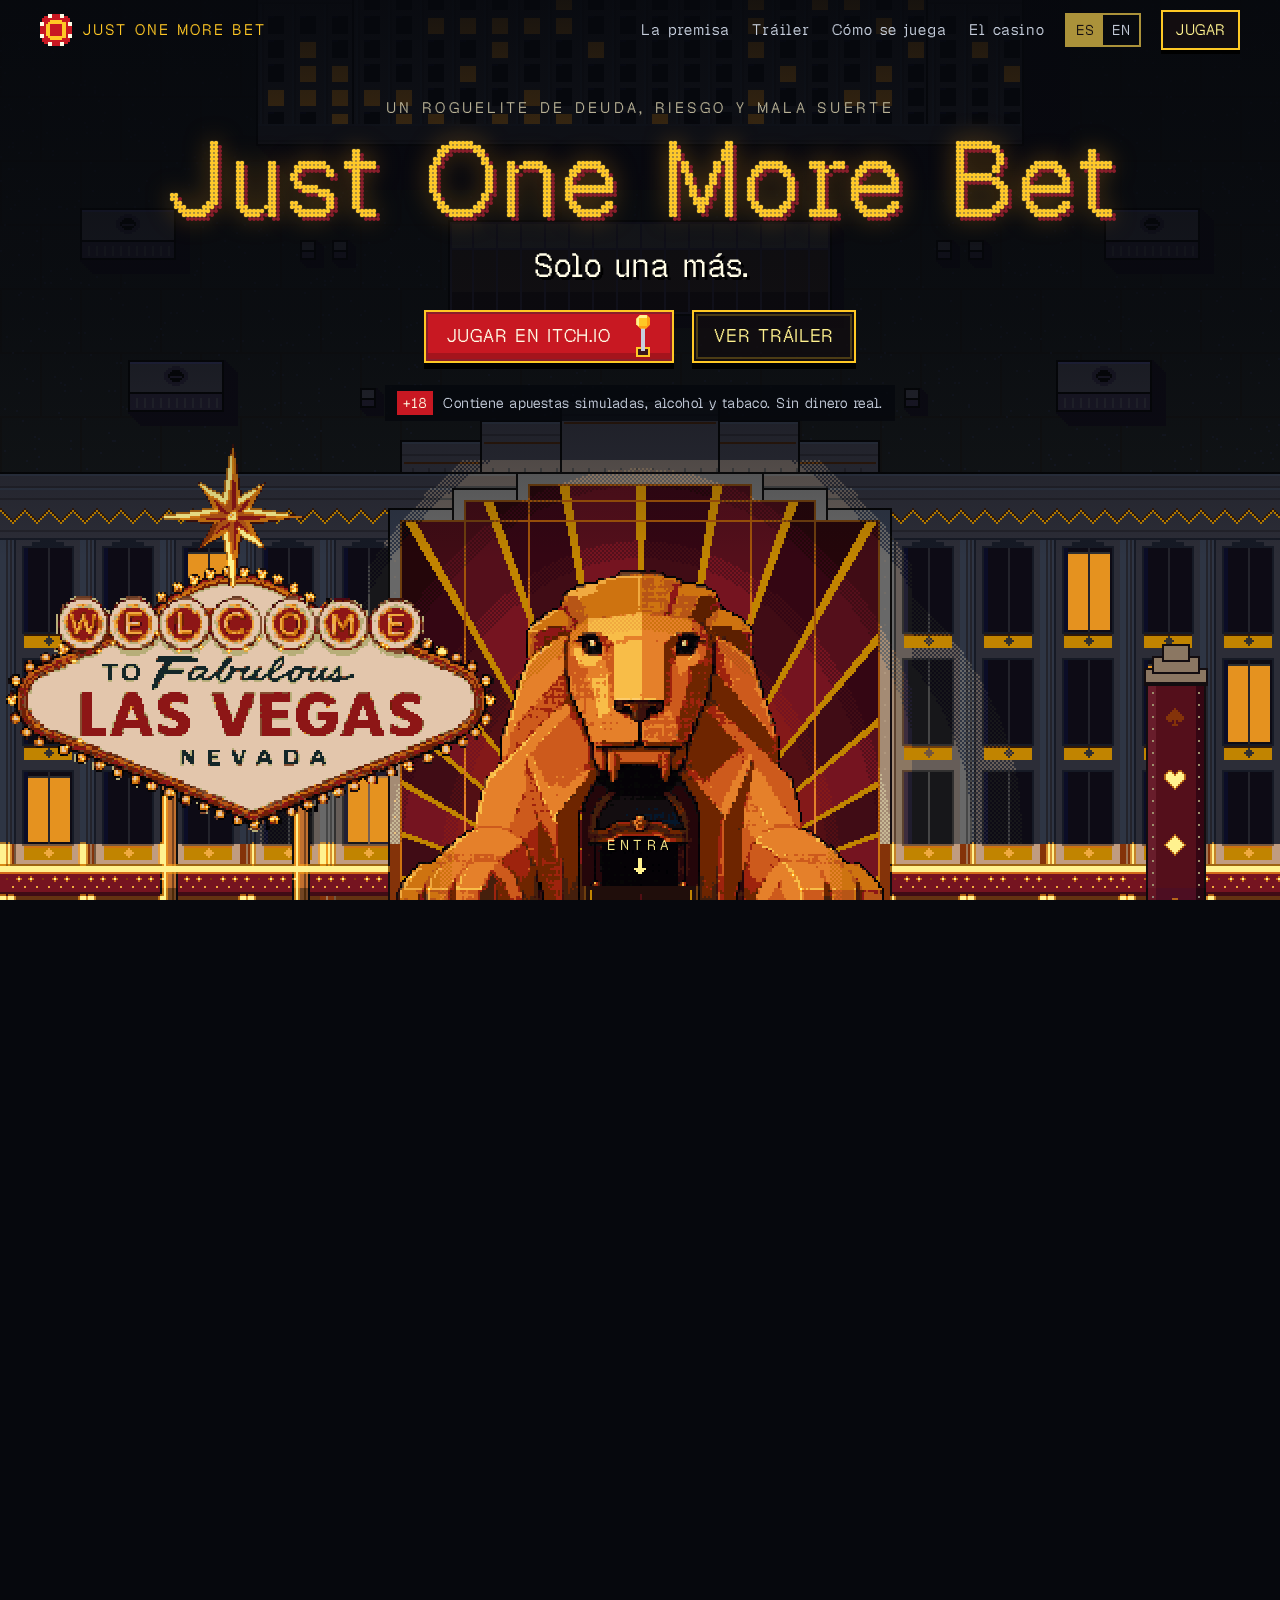
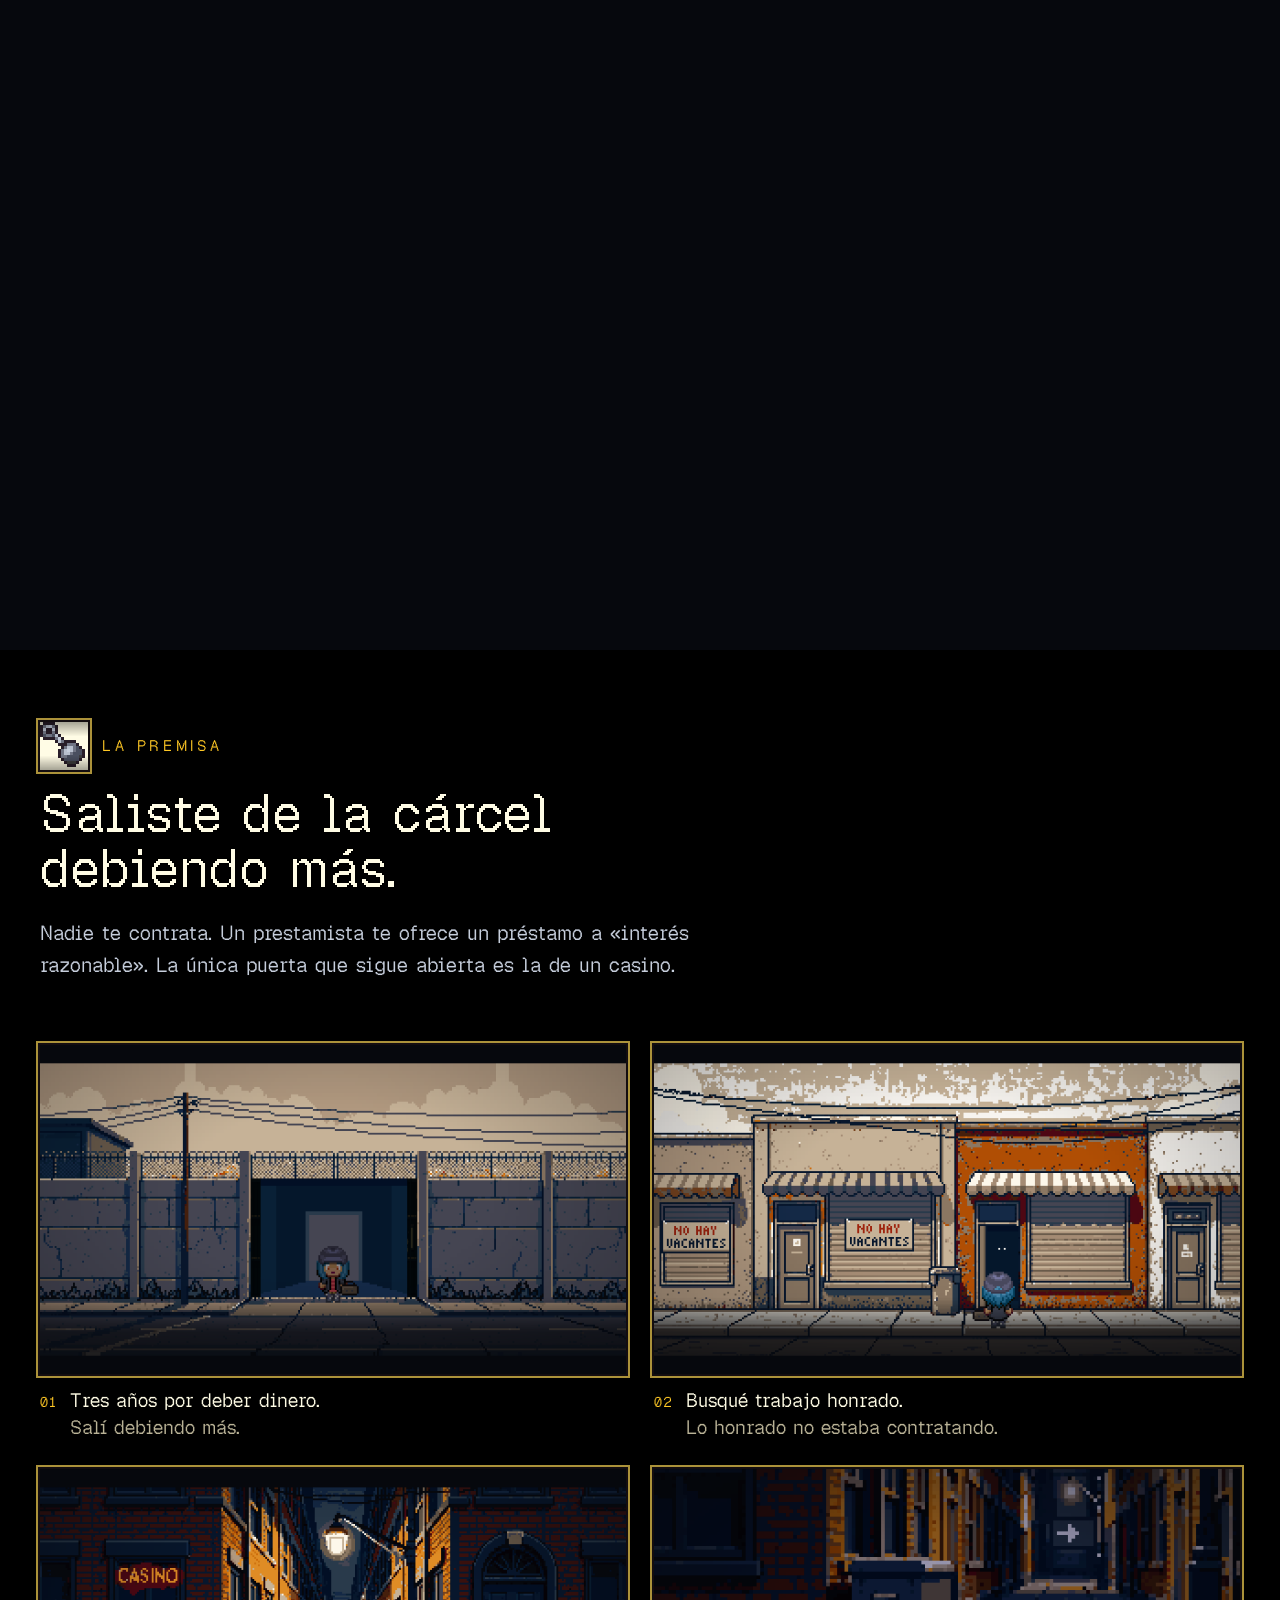
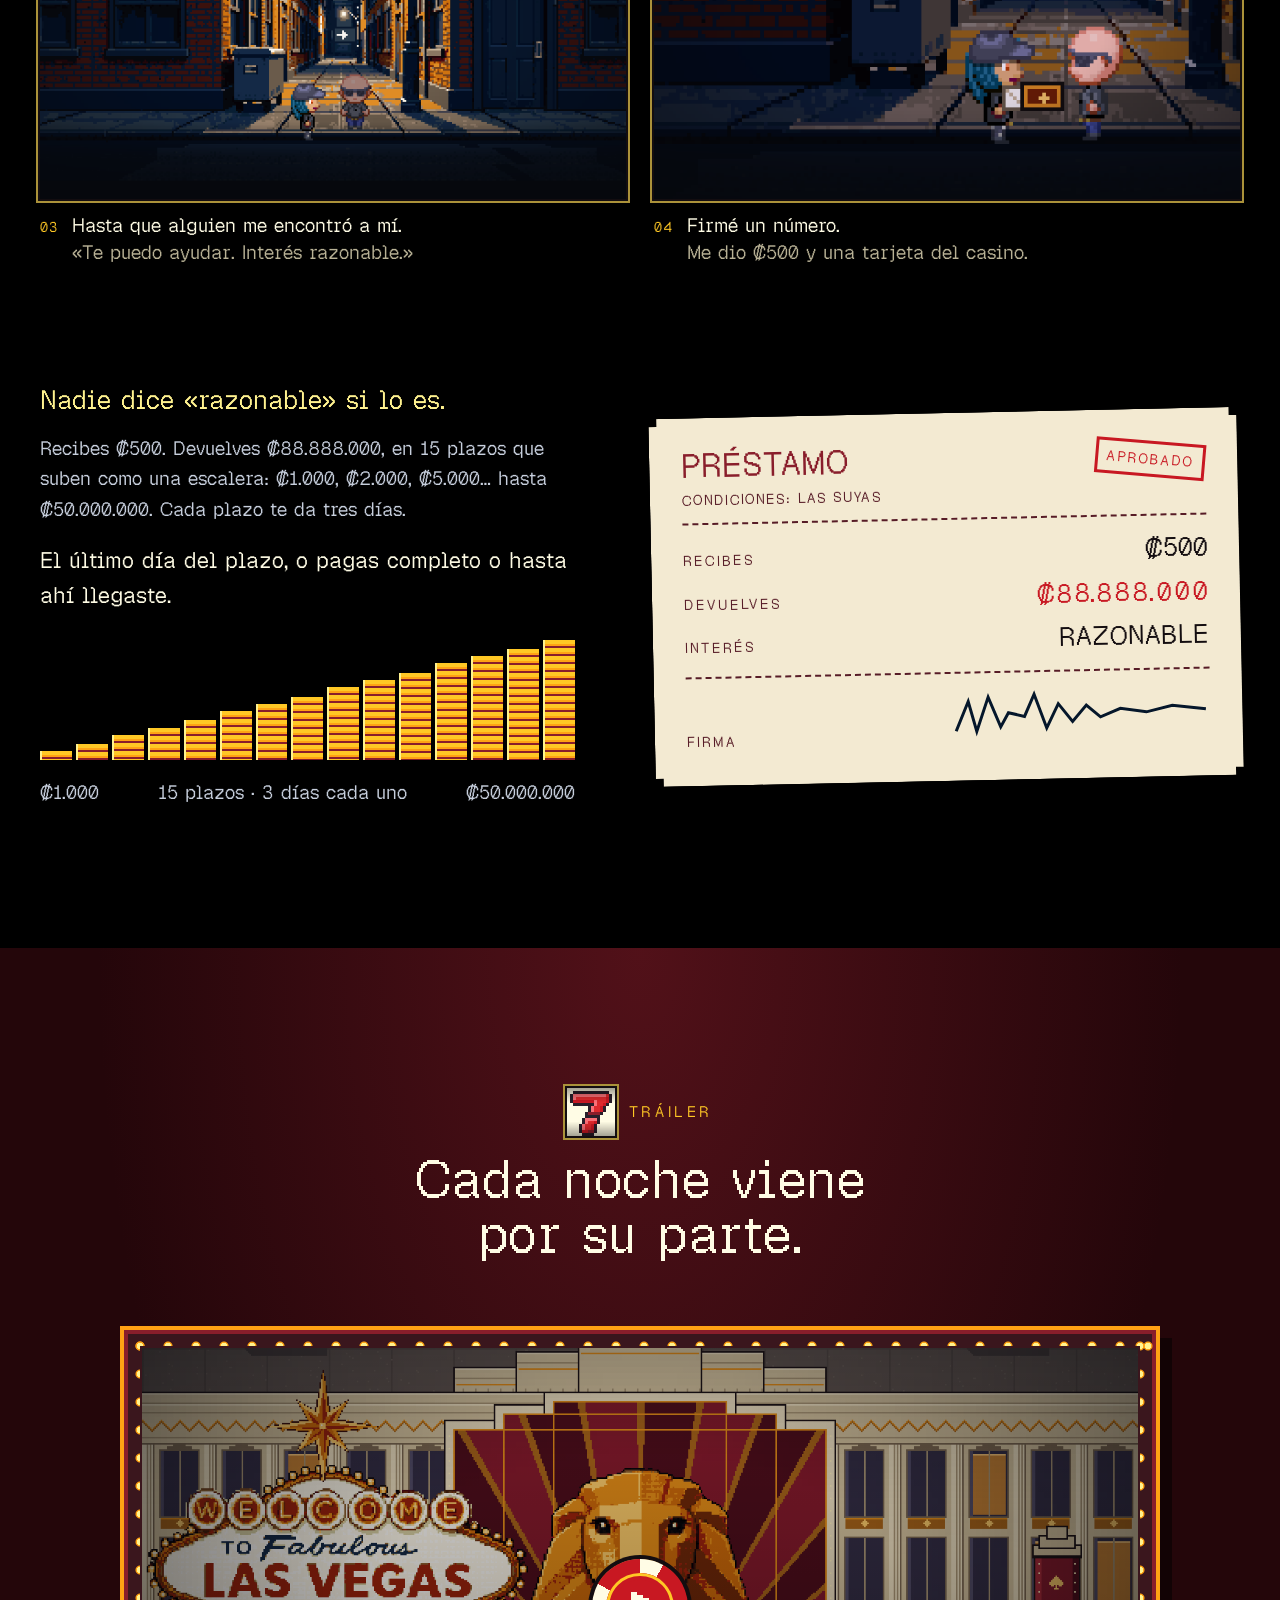
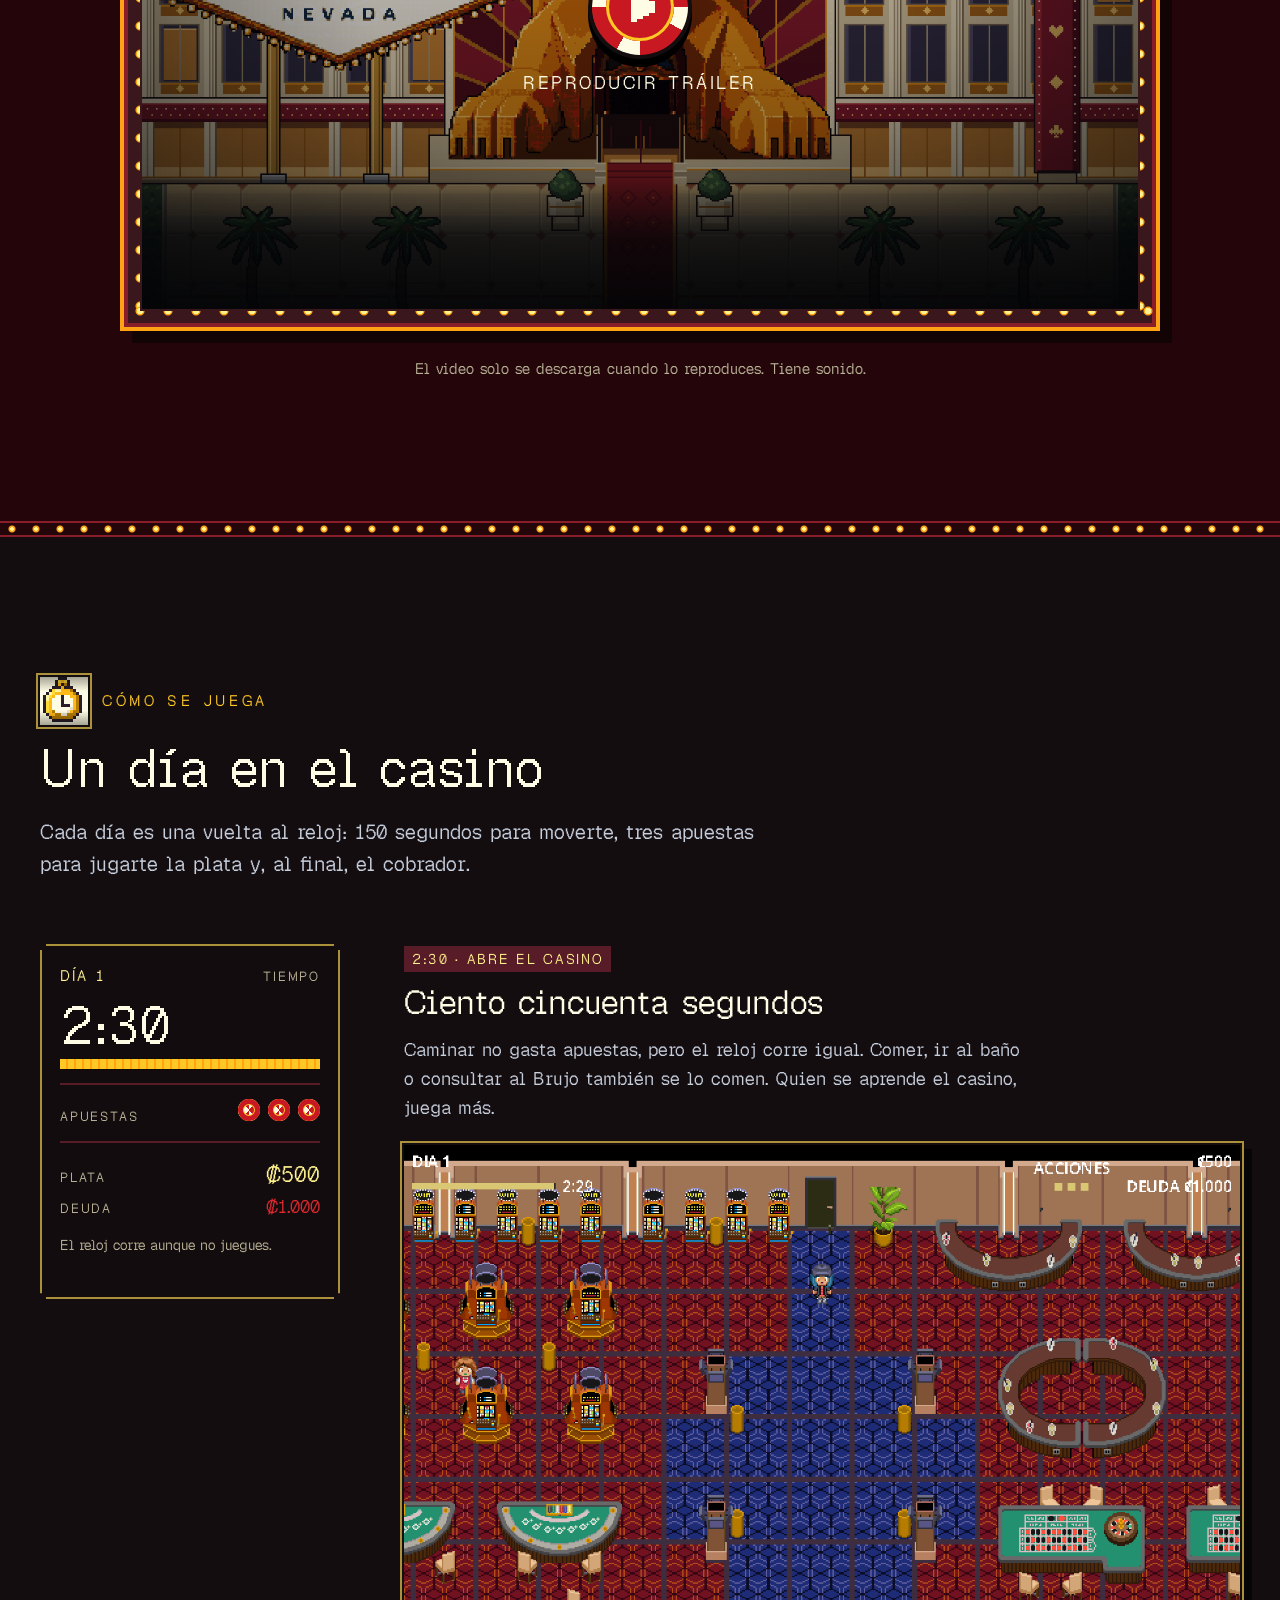
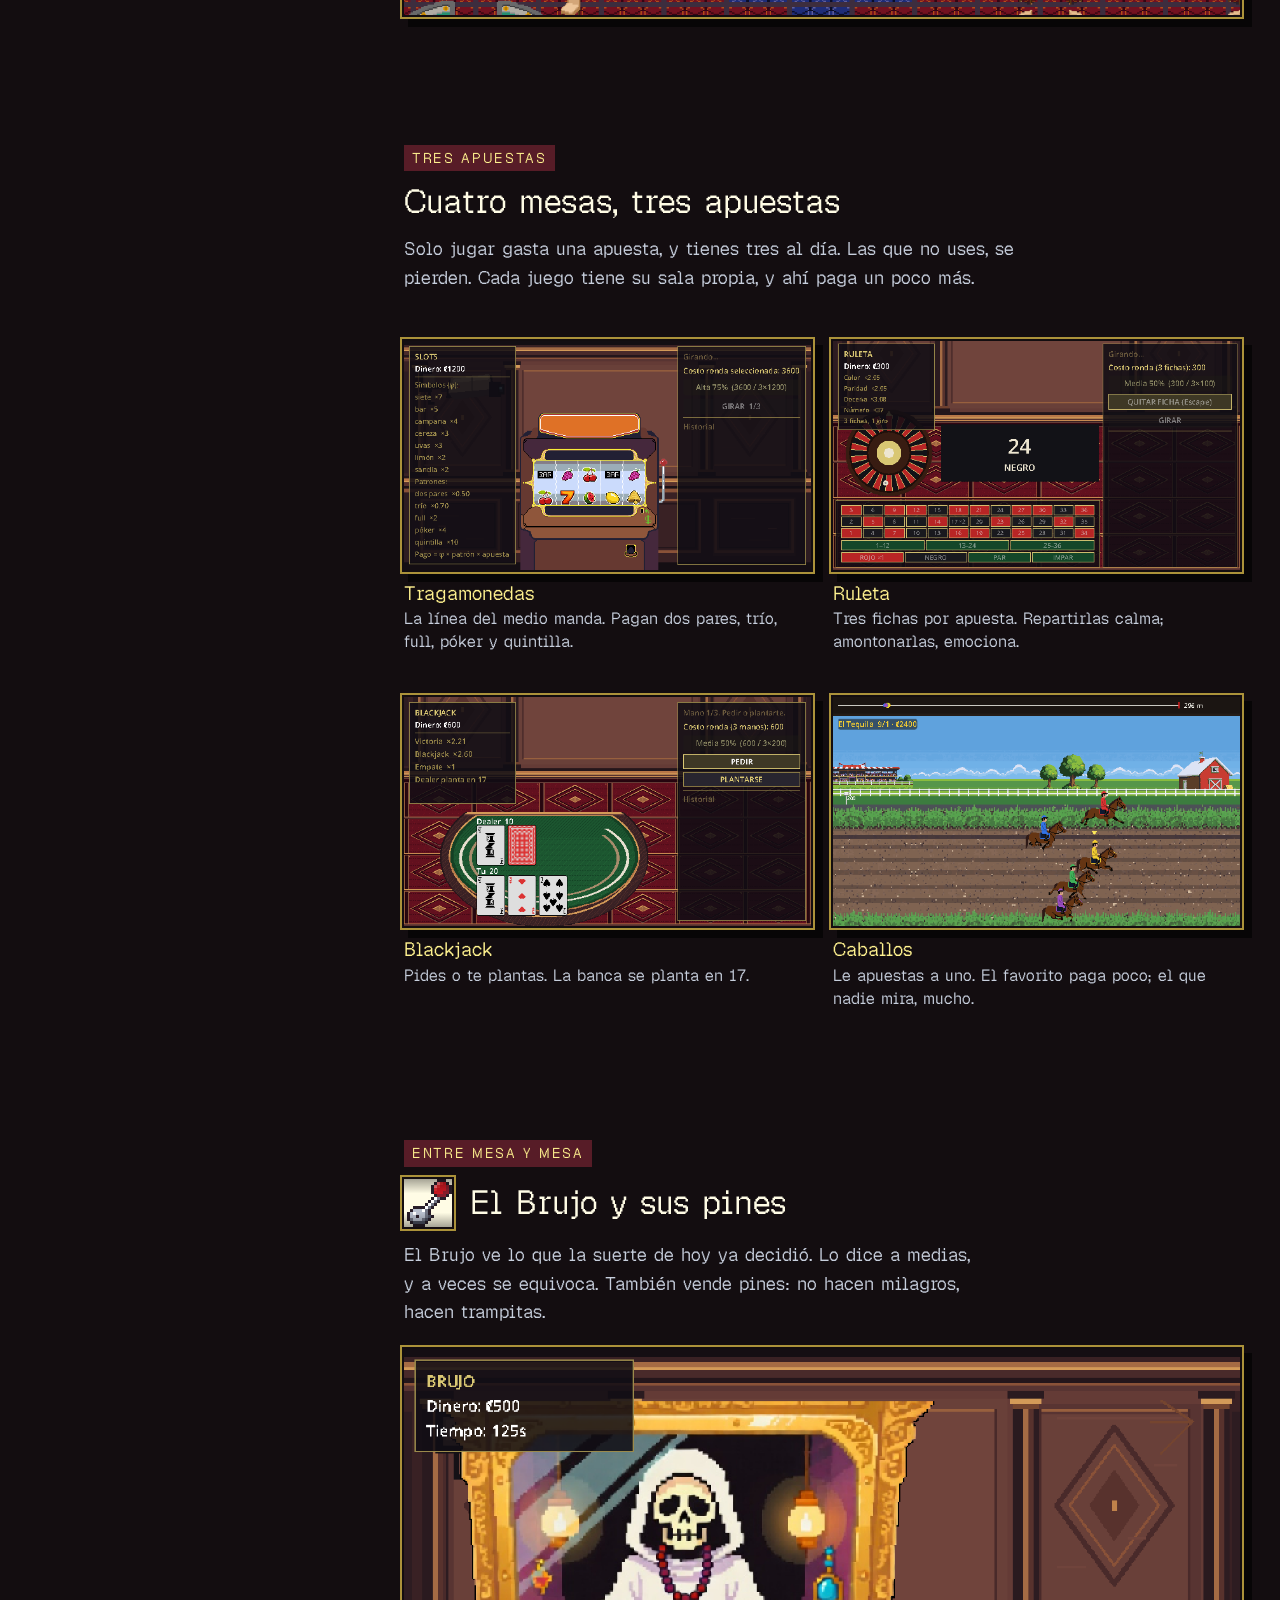
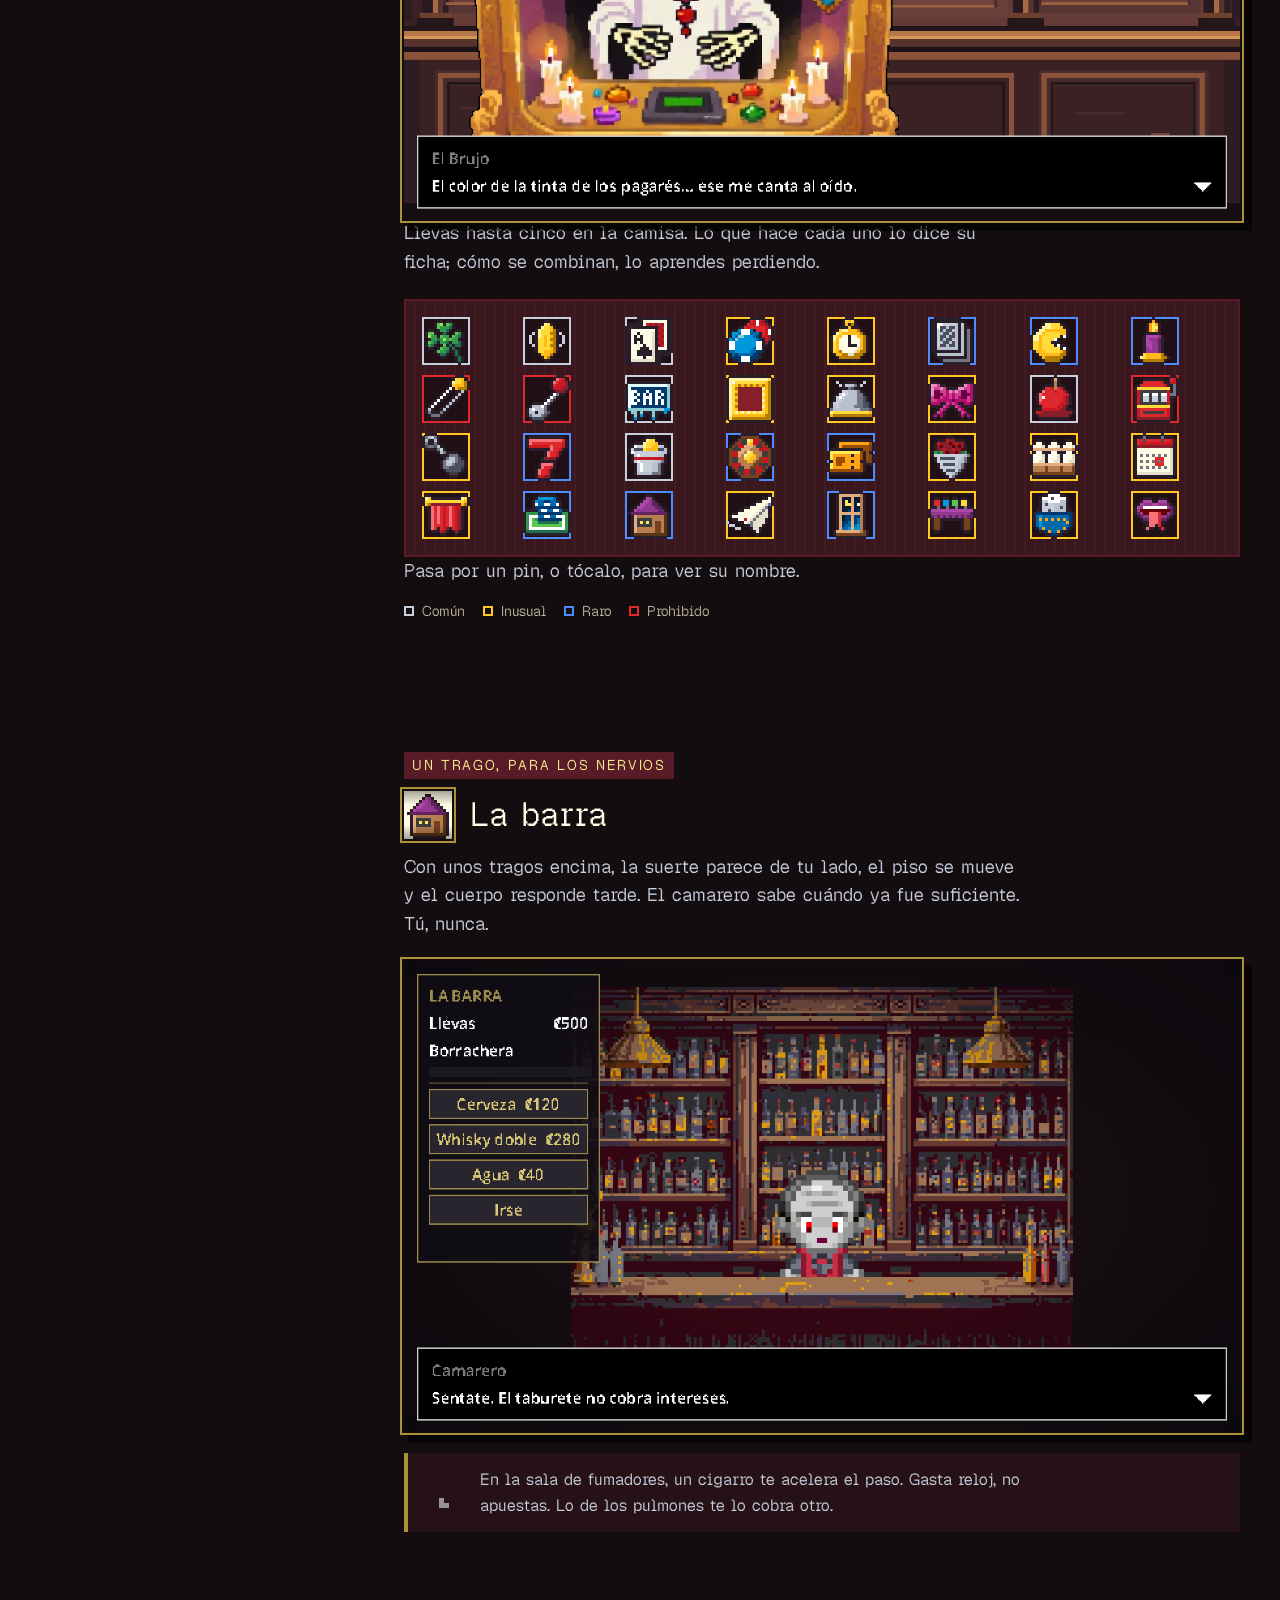
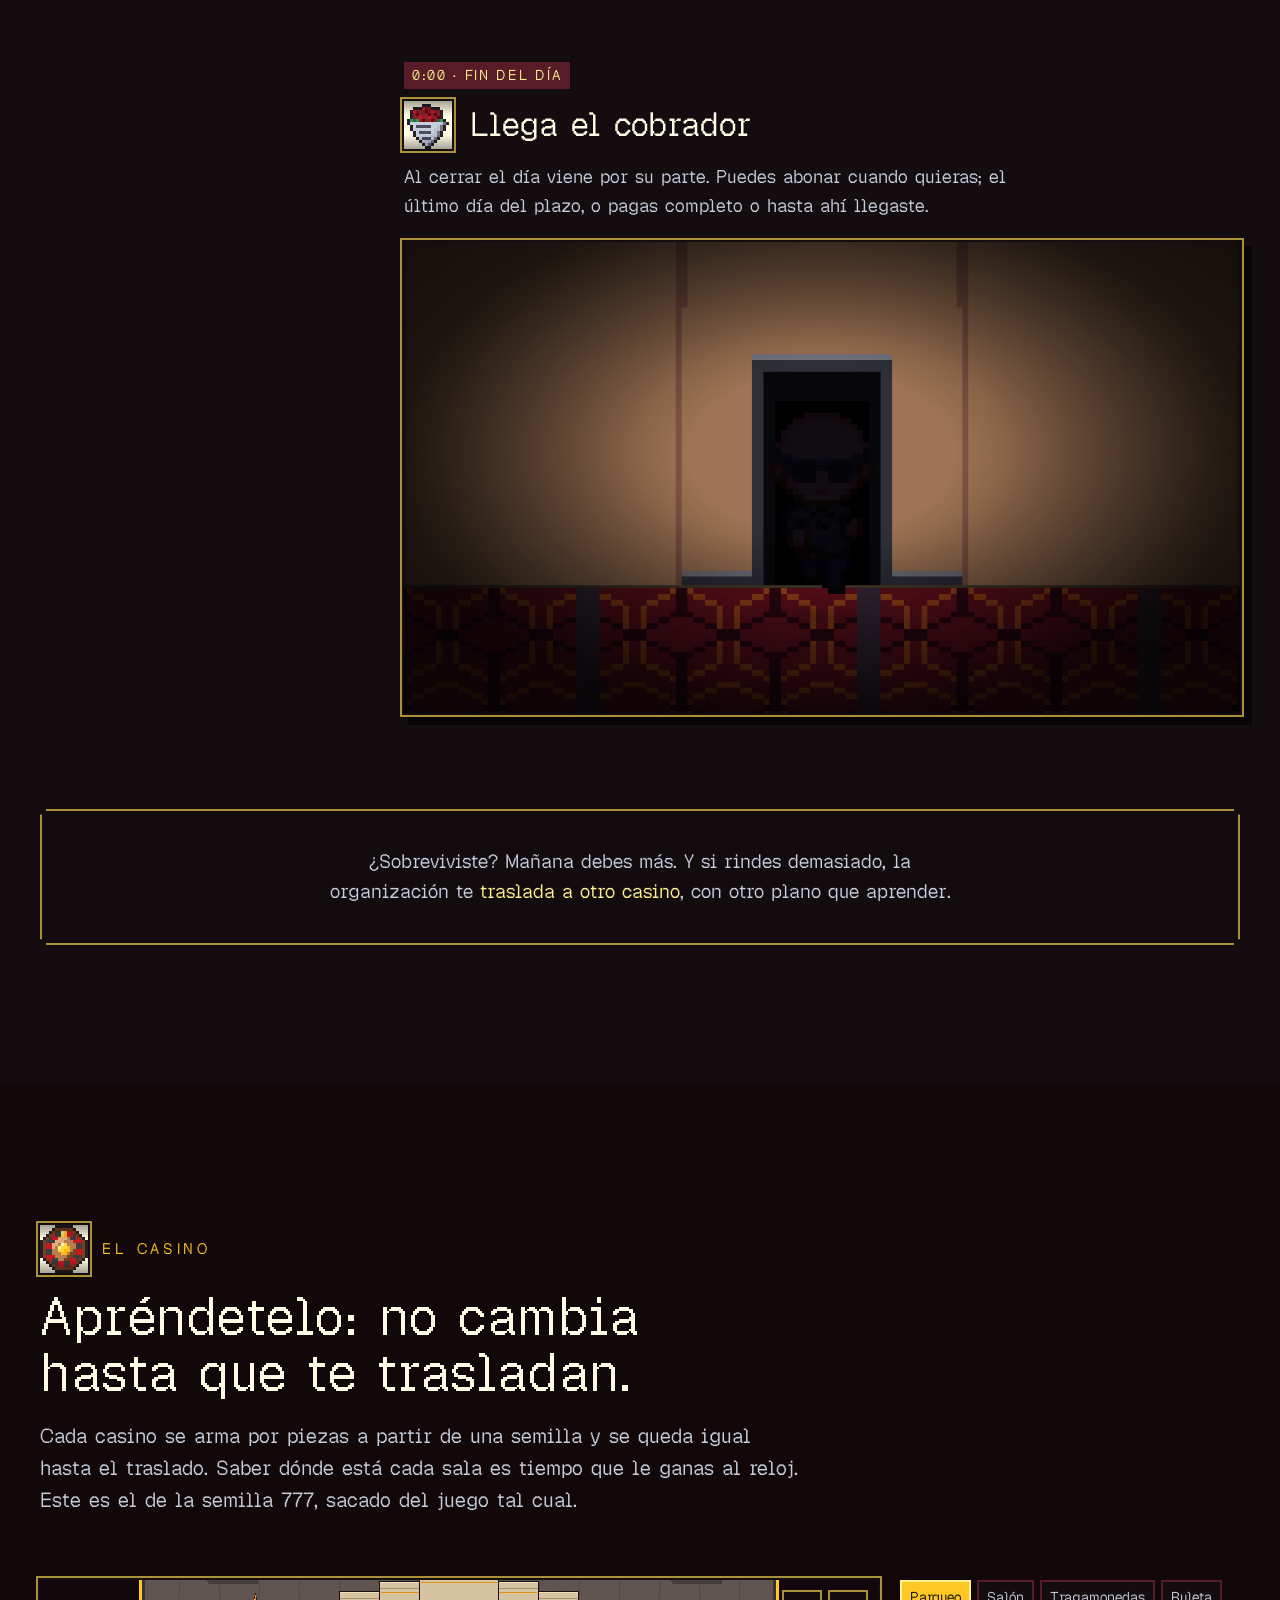
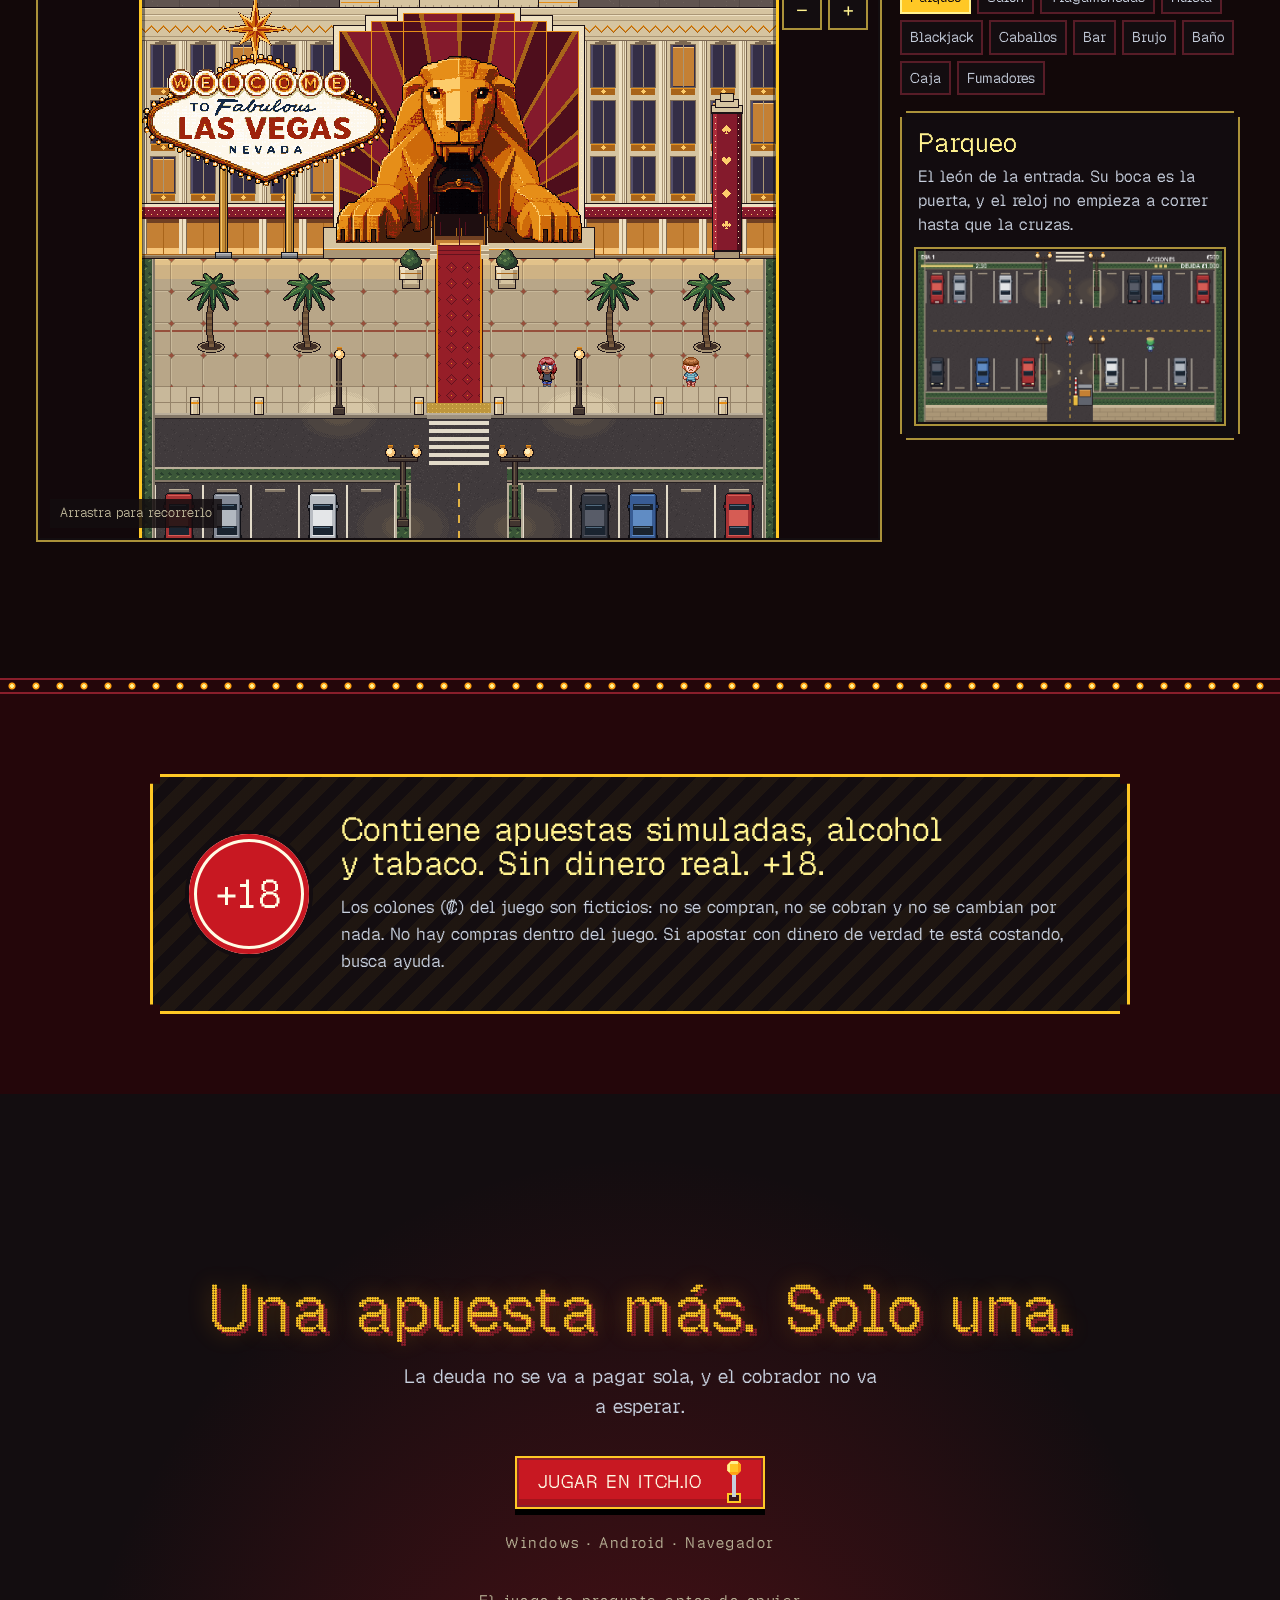
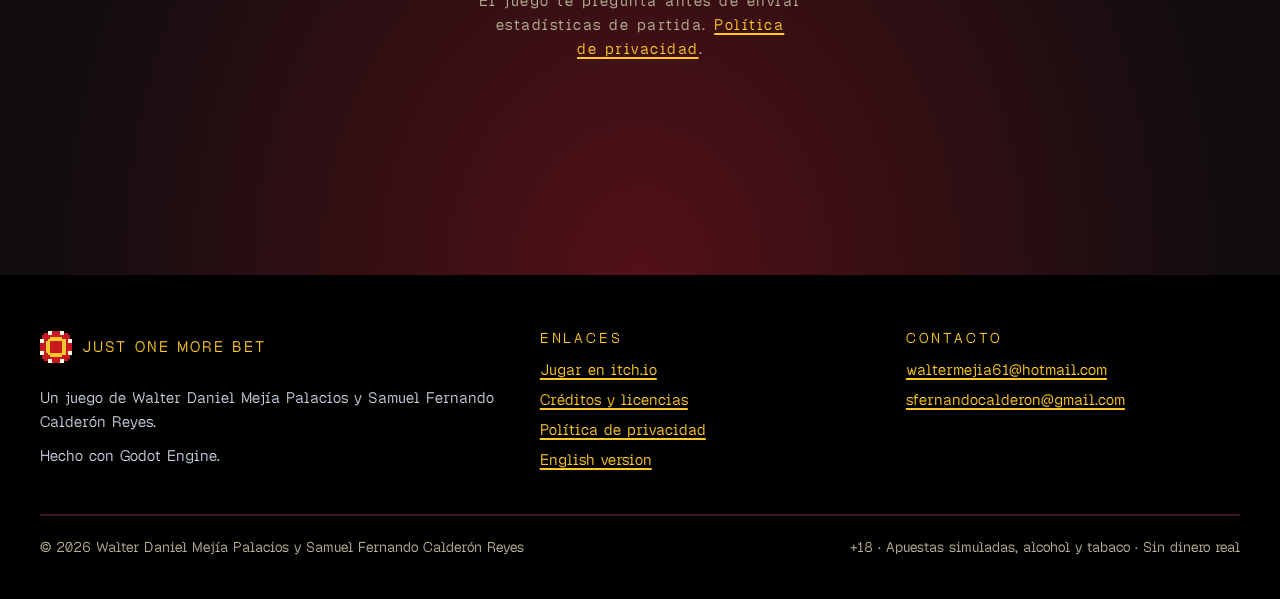
==== index.html @ 2000d8b2 "feat: web oficial de Just One More Bet Pagina estatica bilingue (ES en /, EN en /en) para el lanzami" ====
<!doctype html>
<html lang="es">
<head>
	<meta charset="utf-8">
	<meta name="viewport" content="width=device-width, initial-scale=1, viewport-fit=cover">
	<title>Just One More Bet · Solo una más</title>
	<meta name="description" content="Saliste de la cárcel debiendo más. Paga una deuda imposible apostando en un casino de pixel art: 150 segundos y 3 apuestas por día, y el cobrador al final. Roguelite +18 con apuestas simuladas, sin dinero real.">
	<link rel="canonical" href="https://just-one-more-bet-web.vercel.app/">
	<link rel="alternate" hreflang="es" href="https://just-one-more-bet-web.vercel.app/">
	<link rel="alternate" hreflang="en" href="https://just-one-more-bet-web.vercel.app/en">
	<link rel="alternate" hreflang="x-default" href="https://just-one-more-bet-web.vercel.app/">
	<meta name="theme-color" content="#130d10">
	<meta name="color-scheme" content="dark">
	<meta name="rating" content="adult">

	<meta property="og:type" content="website">
	<meta property="og:site_name" content="Just One More Bet">
	<meta property="og:locale" content="es_LA">
	<meta property="og:locale:alternate" content="en_US">
	<meta property="og:title" content="Just One More Bet · Solo una más">
	<meta property="og:description" content="Un roguelite de casino en pixel art: paga una deuda imposible con 150 segundos y 3 apuestas por día. +18, apuestas simuladas, sin dinero real.">
	<meta property="og:url" content="https://just-one-more-bet-web.vercel.app/">
	<meta property="og:image" content="https://just-one-more-bet-web.vercel.app/assets/img/og/og-es.png">
	<meta property="og:image:width" content="1200">
	<meta property="og:image:height" content="630">
	<meta property="og:image:alt" content="La entrada del casino de noche: un león dorado gigante cuya boca es la puerta, junto al cartel de Las Vegas, bajo el título Just One More Bet.">
	<meta name="twitter:card" content="summary_large_image">
	<meta name="twitter:title" content="Just One More Bet · Solo una más">
	<meta name="twitter:description" content="Un roguelite de casino en pixel art: paga una deuda imposible con 150 segundos y 3 apuestas por día. +18, sin dinero real.">
	<meta name="twitter:image" content="https://just-one-more-bet-web.vercel.app/assets/img/og/og-es.png">
	<meta name="twitter:image:alt" content="La entrada del casino de noche: un león dorado gigante cuya boca es la puerta.">

	<link rel="icon" href="/favicon.ico" sizes="48x48">
	<link rel="icon" href="/assets/img/icons/favicon.svg" type="image/svg+xml">
	<link rel="apple-touch-icon" href="/assets/img/icons/apple-touch-icon.png">
	<link rel="manifest" href="/site.webmanifest">
	<link rel="preload" href="/assets/fonts/geist-pixel.woff2" as="font" type="font/woff2" crossorigin>
	<link rel="preload" href="/assets/img/hero/hero-back.png" as="image" fetchpriority="high">
	<link rel="stylesheet" href="/assets/css/site.css">
	<script src="/assets/js/boot.js"></script>
	<script src="/assets/js/site.js" defer></script>
	<script type="application/ld+json">
	{
		"@context": "https://schema.org",
		"@type": "VideoGame",
		"name": "Just One More Bet",
		"url": "https://just-one-more-bet-web.vercel.app/",
		"image": "https://just-one-more-bet-web.vercel.app/assets/img/og/og-es.png",
		"description": "Roguelite de gestión de riesgo con temática de casino, en pixel art. Apuestas simuladas, sin dinero real. Para mayores de 18 años.",
		"inLanguage": "es",
		"genre": ["Roguelite", "Casino", "Pixel art"],
		"gamePlatform": ["Windows", "Android", "Navegador web"],
		"playMode": "SinglePlayer",
		"contentRating": "18+",
		"author": [
			{ "@type": "Person", "name": "Walter Daniel Mejía Palacios" },
			{ "@type": "Person", "name": "Samuel Fernando Calderón Reyes" }
		]
	}
	</script>
</head>
<body>
	<a class="skip-link" href="#contenido">Saltar al contenido</a>

	<header class="topbar">
		<div class="topbar__inner">
			<a class="brand" href="/" aria-label="Just One More Bet, inicio">
				<img src="/assets/img/icons/favicon.svg" alt="" width="32" height="32" class="pixelated">
				<span class="brand__name">JUST ONE MORE BET</span>
			</a>
			<nav class="topbar__nav" aria-label="Secciones">
				<a href="#premisa">La premisa</a>
				<a href="#trailer">Tráiler</a>
				<a href="#como-se-juega">Cómo se juega</a>
				<a href="#casino">El casino</a>
			</nav>
			<div class="lang" role="group" aria-label="Idioma">
				<span aria-current="true" lang="es">ES</span>
				<a href="/en" hreflang="en" lang="en">EN</a>
			</div>
			<a class="btn btn--small" href="#ITCH_URL">Jugar</a>
		</div>
	</header>

	<main id="contenido">
		<!-- ============================================================ HERO -->
		<section class="hero" id="inicio" aria-labelledby="titulo" data-art="/assets/img/hero/">
			<div class="hero__sticky">
				<div class="hero__scene" aria-hidden="true">
					<div class="hero__layers">
						<img class="l-back" src="/assets/img/hero/hero-back.png" width="960" height="1088" style="--w:960" alt="" fetchpriority="high">
						<img class="l-mid l-sign" src="/assets/img/hero/hero-sign.png" width="640" height="1088" style="--w:640" alt="">
						<img class="l-mid l-front" src="/assets/img/hero/hero-front.png" width="640" height="1088" style="--w:640" alt="">
					</div>
					<canvas class="hero__canvas"></canvas>
					<div class="hero__shade"></div>
				</div>

				<div class="hero__copy">
					<p class="hero__kicker">Un roguelite de deuda, riesgo y mala suerte</p>
					<h1 class="marquee-title" id="titulo">
						<span class="w" style="--i:0">Just</span> <span class="w" style="--i:1">One</span><span class="br"></span> <span class="w w--lazy" style="--i:2">More</span> <span class="w" style="--i:3">Bet</span>
					</h1>
					<p class="hero__tagline">Solo una más.</p>
					<div class="hero__ctas">
						<a class="btn btn--play" href="#ITCH_URL">
							Jugar en itch.io
							<span class="lever" aria-hidden="true"><span class="lever__base"></span><span class="lever__arm"></span></span>
						</a>
						<a class="btn btn--ghost" href="#trailer">Ver tráiler</a>
					</div>
					<p class="rating"><span class="rating__age">+18</span> Contiene apuestas simuladas, alcohol y tabaco. Sin dinero real.</p>
				</div>

				<a class="hero__enter" href="#premisa">
					Entra
					<svg viewBox="0 0 10 10" shape-rendering="crispEdges" aria-hidden="true"><path fill="currentColor" d="M4 0h2v5h2v1H7v1H6v1H4V7H3V6H2V5h2z"/></svg>
				</a>
				<div class="hero__curtain" aria-hidden="true"></div>
			</div>
		</section>

		<!-- ============================================================ PREMISA -->
		<section class="section premise" id="premisa" aria-labelledby="premisa-titulo">
			<div class="wrap">
				<header class="section__head">
					<p class="kicker"><span class="reel" aria-hidden="true" data-pin="16"><span class="reel__strip" style="--stop:0"><i style="--x:0;--y:2"></i></span></span> La premisa</p>
					<h2 id="premisa-titulo" class="reveal">Saliste de la cárcel debiendo más.</h2>
					<p class="lede reveal" style="--d:1">Nadie te contrata. Un prestamista te ofrece un préstamo a «interés razonable». La única puerta que sigue abierta es la de un casino.</p>
				</header>

				<div class="story">
					<figure class="story__panel reveal">
						<button class="frame zoomable" type="button" data-full="/assets/img/shots/historia-1.webp" data-caption="Tres años por deber dinero. Salí debiendo más.">
							<img src="/assets/img/shots/historia-1.webp" srcset="/assets/img/shots/historia-1-1x.webp 640w, /assets/img/shots/historia-1.webp 1280w" sizes="(max-width: 700px) 100vw, 600px" width="1280" height="720" loading="lazy" decoding="async" alt="Muro de una cárcel al amanecer, con alambre de espino. El portón está abierto y el protagonista sale con una bolsa en la mano.">
						</button>
						<figcaption><b>01</b><span><span>Tres años por deber dinero.</span><span>Salí debiendo más.</span></span></figcaption>
					</figure>
					<figure class="story__panel reveal" style="--d:1">
						<button class="frame zoomable" type="button" data-full="/assets/img/shots/historia-2.webp" data-caption="Busqué trabajo honrado. Lo honrado no estaba contratando.">
							<img src="/assets/img/shots/historia-2.webp" srcset="/assets/img/shots/historia-2-1x.webp 640w, /assets/img/shots/historia-2.webp 1280w" sizes="(max-width: 700px) 100vw, 600px" width="1280" height="720" loading="lazy" decoding="async" alt="Una calle de locales con las cortinas metálicas bajadas y carteles de «No hay vacantes». El protagonista camina frente a ellos.">
						</button>
						<figcaption><b>02</b><span><span>Busqué trabajo honrado.</span><span>Lo honrado no estaba contratando.</span></span></figcaption>
					</figure>
					<figure class="story__panel reveal">
						<button class="frame zoomable" type="button" data-full="/assets/img/shots/historia-3.webp" data-caption="Hasta que alguien me encontró a mí: «Te puedo ayudar. Interés razonable.»">
							<img src="/assets/img/shots/historia-3.webp" srcset="/assets/img/shots/historia-3-1x.webp 640w, /assets/img/shots/historia-3.webp 1280w" sizes="(max-width: 700px) 100vw, 600px" width="1280" height="720" loading="lazy" decoding="async" alt="Un callejón de noche entre edificios de ladrillo, bajo una farola y un neón de CASINO. Un hombre calvo con lentes oscuros se acerca al protagonista.">
						</button>
						<figcaption><b>03</b><span><span>Hasta que alguien me encontró a mí.</span><span>«Te puedo ayudar. Interés razonable.»</span></span></figcaption>
					</figure>
					<figure class="story__panel reveal" style="--d:1">
						<button class="frame zoomable" type="button" data-full="/assets/img/shots/historia-4.webp" data-caption="Firmé un número. Me dio ₡500 y una tarjeta del casino.">
							<img src="/assets/img/shots/historia-4.webp" srcset="/assets/img/shots/historia-4-1x.webp 640w, /assets/img/shots/historia-4.webp 1280w" sizes="(max-width: 700px) 100vw, 600px" width="1280" height="720" loading="lazy" decoding="async" alt="En el callejón, el prestamista le entrega al protagonista un sobre y una tarjeta del casino.">
						</button>
						<figcaption><b>04</b><span><span>Firmé un número.</span><span>Me dio ₡500 y una tarjeta del casino.</span></span></figcaption>
					</figure>
				</div>

				<div class="deal">
					<div class="deal__text">
						<h3 class="reveal">Nadie dice «razonable» si lo es.</h3>
						<p class="reveal" style="--d:1">Recibes ₡500. Devuelves ₡88.888.000, en 15 plazos que suben como una escalera: ₡1.000, ₡2.000, ₡5.000… hasta ₡50.000.000. Cada plazo te da tres días.</p>
						<p class="punch reveal" style="--d:2">El último día del plazo, o pagas completo o hasta ahí llegaste.</p>
						<div class="ladder">
							<p class="visually-hidden">Los 15 plazos van de ₡1.000 a ₡50.000.000.</p>
							<ol class="ladder__bars" aria-hidden="true"><li style="--h:6.9;--i:0"></li><li style="--h:12.9;--i:1"></li><li style="--h:20.8;--i:2"></li><li style="--h:26.7;--i:3"></li><li style="--h:32.7;--i:4"></li><li style="--h:40.6;--i:5"></li><li style="--h:46.5;--i:6"></li><li style="--h:52.5;--i:7"></li><li style="--h:60.4;--i:8"></li><li style="--h:66.4;--i:9"></li><li style="--h:72.3;--i:10"></li><li style="--h:80.2;--i:11"></li><li style="--h:86.2;--i:12"></li><li style="--h:92.1;--i:13"></li><li style="--h:100.0;--i:14"></li></ol>
							<p class="ladder__legend" aria-hidden="true"><span>₡1.000</span><span>15 plazos · 3 días cada uno</span><span>₡50.000.000</span></p>
						</div>
					</div>

					<article class="contract panel" aria-label="El contrato del préstamo">
						<div class="contract__head">
							<div>
								<p class="contract__title">PRÉSTAMO</p>
								<p class="contract__terms">CONDICIONES: LAS SUYAS</p>
							</div>
							<span class="contract__stamp" aria-hidden="true">APROBADO</span>
						</div>
						<dl>
							<dt>RECIBES</dt>
							<dd>₡500</dd>
							<dt>DEVUELVES</dt>
							<dd class="owed"><span class="odometer" data-text="₡88.888.000">₡88.888.000</span></dd>
							<dt>INTERÉS</dt>
							<dd>RAZONABLE</dd>
						</dl>
						<dl class="contract__sign">
							<dt>FIRMA</dt>
							<dd>
								<svg viewBox="0 0 260 56" aria-hidden="true"><path d="M6 44 L18 16 L26 46 L38 12 L50 42 L58 28 L74 32 L84 10 L96 44 L108 20 L122 38 L136 22 L150 34 L170 26 L196 30 L222 24 L254 28"/></svg>
								<span class="visually-hidden">Firmado</span>
							</dd>
						</dl>
					</article>
				</div>
			</div>
		</section>

		<!-- ============================================================ TRAILER -->
		<section class="section trailer" id="trailer" aria-labelledby="trailer-titulo">
			<div class="wrap">
				<header class="section__head section__head--center">
					<p class="kicker"><span class="reel" aria-hidden="true" data-pin="17"><span class="reel__strip" style="--stop:0"><i style="--x:1;--y:2"></i></span></span> Tráiler</p>
					<h2 id="trailer-titulo" class="reveal">Cada noche viene por su parte.</h2>
				</header>

				<!-- TRAILER: el video vive en /media/trailer_es.mp4 (no esta en el repo hasta que exista).
				     El poster es una captura real del juego. preload="none": no se descarga nada hasta
				     que alguien pulsa reproducir. -->
				<div class="screen" data-soon="El tráiler llega pronto">
					<div class="screen__inner">
						<video controls preload="none" playsinline poster="/assets/img/shots/poster-trailer.webp" aria-label="Tráiler de Just One More Bet">
							<source src="/media/trailer_es.mp4" type="video/mp4">
						</video>
						<img class="screen__poster" src="/assets/img/shots/poster-trailer.webp" width="1280" height="720" loading="lazy" decoding="async" alt="">
						<button class="screen__play" type="button">
							<span class="chip-play" aria-hidden="true"><svg viewBox="0 0 8 10" shape-rendering="crispEdges"><path fill="#fffce5" d="M0 0h2v1h2v1h2v1h2v4H6v1H4v1H2v1H0z"/></svg></span>
							<span class="screen__label">Reproducir tráiler</span>
						</button>
						<p class="screen__note" hidden>El tráiler está en producción. Mientras tanto, mira el casino aquí abajo.</p>
					</div>
				</div>
				<p class="trailer__meta">El video solo se descarga cuando lo reproduces. Tiene sonido.</p>
			</div>
		</section>

		<div class="strip" aria-hidden="true"></div>

		<!-- ============================================================ UN DIA -->
		<section class="section day" id="como-se-juega" aria-labelledby="dia-titulo">
			<div class="wrap">
				<header class="section__head">
					<p class="kicker"><span class="reel" aria-hidden="true" data-pin="4"><span class="reel__strip" style="--stop:0"><i style="--x:4;--y:0"></i></span></span> Cómo se juega</p>
					<h2 id="dia-titulo" class="reveal">Un día en el casino</h2>
					<p class="lede reveal" style="--d:1">Cada día es una vuelta al reloj: 150 segundos para moverte, tres apuestas para jugarte la plata y, al final, el cobrador.</p>
				</header>

				<div class="day__grid">
					<aside class="hud panel" aria-hidden="true" data-seconds="150">
						<div class="hud__row"><span class="hud__day">DÍA 1</span><span class="hud__label">Tiempo</span></div>
						<p class="hud__clock">2:30</p>
						<div class="hud__bar"><i></i></div>
						<div class="hud__sep"></div>
						<div class="hud__row hud__row--actions"><span class="hud__label">Apuestas</span><span class="hud__actions"><i class="hud__chip"></i><i class="hud__chip"></i><i class="hud__chip"></i></span></div>
						<div class="hud__sep"></div>
						<div class="hud__row hud__row--money"><span class="hud__label">Plata</span><span class="hud__money">₡500</span></div>
						<div class="hud__row hud__row--debt"><span class="hud__label">Deuda</span><span class="hud__debt">₡1.000</span></div>
						<p class="hud__note">El reloj corre aunque no juegues.</p>
					</aside>

					<ol class="steps">
						<li class="step" data-note="El reloj corre aunque no juegues.">
							<span class="step__time">2:30 · ABRE EL CASINO</span>
							<div class="step__head">
								<h3>Ciento cincuenta segundos</h3>
							</div>
							<p>Caminar no gasta apuestas, pero el reloj corre igual. Comer, ir al baño o consultar al Brujo también se lo comen. Quien se aprende el casino, juega más.</p>
							<button class="frame zoomable reveal" type="button" data-full="/assets/img/shots/dia-salon.webp" data-caption="El salón principal, con el reloj, las apuestas, la plata y la deuda arriba.">
								<img src="/assets/img/shots/dia-salon.webp" srcset="/assets/img/shots/dia-salon-1x.webp 640w, /assets/img/shots/dia-salon.webp 1280w" sizes="(max-width: 1000px) 100vw, 760px" width="1280" height="720" loading="lazy" decoding="async" alt="Salón principal del casino visto desde arriba: alfombra roja y azul, mesas de ruleta y blackjack, tragamonedas y gente caminando. Arriba, el día, el reloj, las apuestas que quedan y la deuda.">
							</button>
						</li>

						<li class="step" data-note="Jugar es lo único que gasta apuestas.">
							<span class="step__time">TRES APUESTAS</span>
							<div class="step__head">
								<h3>Cuatro mesas, tres apuestas</h3>
							</div>
							<p>Solo jugar gasta una apuesta, y tienes tres al día. Las que no uses, se pierden. Cada juego tiene su sala propia, y ahí paga un poco más.</p>
							<ul class="tables">
								<li>
									<figure class="table-card reveal" data-action data-money="₡380">
										<button class="frame zoomable" type="button" data-full="/assets/img/shots/mesa-tragamonedas.webp" data-caption="Tragamonedas: los carretes girando.">
											<img src="/assets/img/shots/mesa-tragamonedas-1x.webp" srcset="/assets/img/shots/mesa-tragamonedas-1x.webp 640w, /assets/img/shots/mesa-tragamonedas.webp 1280w" sizes="(max-width: 600px) 100vw, 380px" width="1280" height="720" loading="lazy" decoding="async" alt="Tragamonedas de cerca: tres filas de carretes girando con cerezas, sietes y campanas, la tabla de premios a la izquierda y las apuestas a la derecha.">
										</button>
										<figcaption><strong>Tragamonedas</strong>La línea del medio manda. Pagan dos pares, trío, full, póker y quintilla.</figcaption>
									</figure>
								</li>
								<li>
									<figure class="table-card reveal" style="--d:1" data-action data-money="₡1.160">
										<button class="frame zoomable" type="button" data-full="/assets/img/shots/mesa-ruleta.webp" data-caption="Ruleta: la bola girando y las fichas en el paño.">
											<img src="/assets/img/shots/mesa-ruleta-1x.webp" srcset="/assets/img/shots/mesa-ruleta-1x.webp 640w, /assets/img/shots/mesa-ruleta.webp 1280w" sizes="(max-width: 600px) 100vw, 380px" width="1280" height="720" loading="lazy" decoding="async" alt="Ruleta de cerca: la rueda girando, el último número en grande y el paño con las fichas puestas en números, docenas, color y paridad.">
										</button>
										<figcaption><strong>Ruleta</strong>Tres fichas por apuesta. Repartirlas calma; amontonarlas, emociona.</figcaption>
									</figure>
								</li>
								<li>
									<figure class="table-card reveal">
										<button class="frame zoomable" type="button" data-full="/assets/img/shots/mesa-blackjack.webp" data-caption="Blackjack: tienes 20 y la banca muestra un 10.">
											<img src="/assets/img/shots/mesa-blackjack-1x.webp" srcset="/assets/img/shots/mesa-blackjack-1x.webp 640w, /assets/img/shots/mesa-blackjack.webp 1280w" sizes="(max-width: 600px) 100vw, 380px" width="1280" height="720" loading="lazy" decoding="async" alt="Mesa de blackjack de paño verde: la banca muestra un 10 y una carta boca abajo; el jugador tiene 20 con tres cartas. A la derecha, los botones Pedir y Plantarse.">
										</button>
										<figcaption><strong>Blackjack</strong>Pides o te plantas. La banca se planta en 17.</figcaption>
									</figure>
								</li>
								<li>
									<figure class="table-card reveal" style="--d:1" data-action data-money="₡2.540">
										<button class="frame zoomable" type="button" data-full="/assets/img/shots/mesa-caballos.webp" data-caption="Carreras de caballos: a mitad de la carrera.">
											<img src="/assets/img/shots/mesa-caballos-1x.webp" srcset="/assets/img/shots/mesa-caballos-1x.webp 640w, /assets/img/shots/mesa-caballos.webp 1280w" sizes="(max-width: 600px) 100vw, 380px" width="1280" height="720" loading="lazy" decoding="async" alt="Carrera de caballos vista de lado: cinco jinetes con sedas de colores galopan por una pista de tierra, con la tribuna, árboles y un establo rojo al fondo.">
										</button>
										<figcaption><strong>Caballos</strong>Le apuestas a uno. El favorito paga poco; el que nadie mira, mucho.</figcaption>
									</figure>
								</li>
							</ul>
						</li>

						<li class="step" data-note="Hablar con el Brujo gasta reloj, no apuestas.">
							<span class="step__time">ENTRE MESA Y MESA</span>
							<div class="step__head">
								<span class="reel" aria-hidden="true" data-pin="7"><span class="reel__strip" style="--stop:0"><i style="--x:7;--y:0"></i></span></span>
								<h3>El Brujo y sus pines</h3>
							</div>
							<p>El Brujo ve lo que la suerte de hoy ya decidió. Lo dice a medias, y a veces se equivoca. También vende pines: no hacen milagros, hacen trampitas.</p>
							<button class="frame zoomable reveal" type="button" data-full="/assets/img/shots/brujo.webp" data-caption="El Brujo: «El color de la tinta de los pagarés… ese me canta al oído.»">
								<img src="/assets/img/shots/brujo.webp" srcset="/assets/img/shots/brujo-1x.webp 640w, /assets/img/shots/brujo.webp 1280w" sizes="(max-width: 1000px) 100vw, 760px" width="1280" height="720" loading="lazy" decoding="async" alt="El Brujo, un esqueleto con túnica y collar de cuentas, sentado tras una mesa con velas y una bola de cristal, enmarcado en dorado. Abajo, su frase del día.">
							</button>
							<p>Llevas hasta cinco en la camisa. Lo que hace cada uno lo dice su ficha; cómo se combinan, lo aprendes perdiendo.</p>
							<ul class="pins"><li><button class="pin" type="button" data-r="common" data-name="Trébol torcido" data-rarity="Común" style="--x:0;--y:0" aria-label="Trébol torcido (común)"><i></i></button></li>
								<li><button class="pin" type="button" data-r="common" data-name="Moneda al aire" data-rarity="Común" style="--x:1;--y:0" aria-label="Moneda al aire (común)"><i></i></button></li>
								<li><button class="pin" type="button" data-r="common" data-name="As suelto" data-rarity="Común" style="--x:2;--y:0" aria-label="As suelto (común)"><i></i></button></li>
								<li><button class="pin" type="button" data-r="unusual" data-name="Ficha extra" data-rarity="Inusual" style="--x:3;--y:0" aria-label="Ficha extra (inusual)"><i></i></button></li>
								<li><button class="pin" type="button" data-r="unusual" data-name="Reloj de bolsillo" data-rarity="Inusual" style="--x:4;--y:0" aria-label="Reloj de bolsillo (inusual)"><i></i></button></li>
								<li><button class="pin" type="button" data-r="rare" data-name="Mazo de plomo" data-rarity="Raro" style="--x:5;--y:0" aria-label="Mazo de plomo (raro)"><i></i></button></li>
								<li><button class="pin" type="button" data-r="rare" data-name="Capital con dientes" data-rarity="Raro" style="--x:6;--y:0" aria-label="Capital con dientes (raro)"><i></i></button></li>
								<li><button class="pin" type="button" data-r="rare" data-name="Vela del Brujo" data-rarity="Raro" style="--x:7;--y:0" aria-label="Vela del Brujo (raro)"><i></i></button></li>
								<li><button class="pin" type="button" data-r="forbidden" data-name="Alfiler de un colón" data-rarity="Prohibido" style="--x:0;--y:1" aria-label="Alfiler de un colón (prohibido)"><i></i></button></li>
								<li><button class="pin" type="button" data-r="forbidden" data-name="Palanca de una sola fe" data-rarity="Prohibido" style="--x:1;--y:1" aria-label="Palanca de una sola fe (prohibido)"><i></i></button></li>
								<li><button class="pin" type="button" data-r="common" data-name="Barra fría" data-rarity="Común" style="--x:2;--y:1" aria-label="Barra fría (común)"><i></i></button></li>
								<li><button class="pin" type="button" data-r="unusual" data-name="Borde dorado" data-rarity="Inusual" style="--x:3;--y:1" aria-label="Borde dorado (inusual)"><i></i></button></li>
								<li><button class="pin" type="button" data-r="unusual" data-name="Campana de servicio" data-rarity="Inusual" style="--x:4;--y:1" aria-label="Campana de servicio (inusual)"><i></i></button></li>
								<li><button class="pin" type="button" data-r="unusual" data-name="Cinta de dos pares" data-rarity="Inusual" style="--x:5;--y:1" aria-label="Cinta de dos pares (inusual)"><i></i></button></li>
								<li><button class="pin" type="button" data-r="common" data-name="Frutas de feria" data-rarity="Común" style="--x:6;--y:1" aria-label="Frutas de feria (común)"><i></i></button></li>
								<li><button class="pin" type="button" data-r="forbidden" data-name="Máquina en ayunas" data-rarity="Prohibido" style="--x:7;--y:1" aria-label="Máquina en ayunas (prohibido)"><i></i></button></li>
								<li><button class="pin" type="button" data-r="unusual" data-name="Par que arrastra" data-rarity="Inusual" style="--x:0;--y:2" aria-label="Par que arrastra (inusual)"><i></i></button></li>
								<li><button class="pin" type="button" data-r="rare" data-name="Siete en mitades" data-rarity="Raro" style="--x:1;--y:2" aria-label="Siete en mitades (raro)"><i></i></button></li>
								<li><button class="pin" type="button" data-r="common" data-name="Última tirada" data-rarity="Común" style="--x:2;--y:2" aria-label="Última tirada (común)"><i></i></button></li>
								<li><button class="pin" type="button" data-r="rare" data-name="Casilla dorada" data-rarity="Raro" style="--x:3;--y:2" aria-label="Casilla dorada (raro)"><i></i></button></li>
								<li><button class="pin" type="button" data-r="rare" data-name="Doble oportunidad" data-rarity="Raro" style="--x:4;--y:2" aria-label="Doble oportunidad (raro)"><i></i></button></li>
								<li><button class="pin" type="button" data-r="unusual" data-name="Docena del cobrador" data-rarity="Inusual" style="--x:5;--y:2" aria-label="Docena del cobrador (inusual)"><i></i></button></li>
								<li><button class="pin" type="button" data-r="unusual" data-name="Docena del medio" data-rarity="Inusual" style="--x:6;--y:2" aria-label="Docena del medio (inusual)"><i></i></button></li>
								<li><button class="pin" type="button" data-r="unusual" data-name="Número del día" data-rarity="Inusual" style="--x:7;--y:2" aria-label="Número del día (inusual)"><i></i></button></li>
								<li><button class="pin" type="button" data-r="unusual" data-name="Paño rojo" data-rarity="Inusual" style="--x:0;--y:3" aria-label="Paño rojo (inusual)"><i></i></button></li>
								<li><button class="pin" type="button" data-r="rare" data-name="Tres en una casilla" data-rarity="Raro" style="--x:1;--y:3" aria-label="Tres en una casilla (raro)"><i></i></button></li>
								<li><button class="pin" type="button" data-r="rare" data-name="Vecino maldito" data-rarity="Raro" style="--x:2;--y:3" aria-label="Vecino maldito (raro)"><i></i></button></li>
								<li><button class="pin" type="button" data-r="unusual" data-name="Pagaré liviano" data-rarity="Inusual" style="--x:3;--y:3" aria-label="Pagaré liviano (inusual)"><i></i></button></li>
								<li><button class="pin" type="button" data-r="rare" data-name="Ventana larga" data-rarity="Raro" style="--x:4;--y:3" aria-label="Ventana larga (raro)"><i></i></button></li>
								<li><button class="pin" type="button" data-r="unusual" data-name="Cuatro en la mesa" data-rarity="Inusual" style="--x:5;--y:3" aria-label="Cuatro en la mesa (inusual)"><i></i></button></li>
								<li><button class="pin" type="button" data-r="unusual" data-name="Reroll de bolsillo" data-rarity="Inusual" style="--x:6;--y:3" aria-label="Reroll de bolsillo (inusual)"><i></i></button></li>
								<li><button class="pin" type="button" data-r="unusual" data-name="Segunda lengua" data-rarity="Inusual" style="--x:7;--y:3" aria-label="Segunda lengua (inusual)"><i></i></button></li></ul>
							<p class="pins-caption" aria-live="polite">Pasa por un pin, o tócalo, para ver su nombre.</p>
							<ul class="pins-legend">
								<li style="--c:var(--mist)">Común</li>
								<li style="--c:var(--gold)">Inusual</li>
								<li style="--c:#4c8cff">Raro</li>
								<li style="--c:var(--red-hi)">Prohibido</li>
							</ul>
						</li>

						<li class="step" data-note="Los tragos cuestan plata, no apuestas.">
							<span class="step__time">UN TRAGO, PARA LOS NERVIOS</span>
							<div class="step__head">
								<span class="reel" aria-hidden="true" data-pin="10"><span class="reel__strip" style="--stop:0"><i style="--x:2;--y:1"></i></span></span>
								<h3>La barra</h3>
							</div>
							<p>Con unos tragos encima, la suerte parece de tu lado, el piso se mueve y el cuerpo responde tarde. El camarero sabe cuándo ya fue suficiente. Tú, nunca.</p>
							<button class="frame zoomable is-drunk" type="button" data-full="/assets/img/shots/barra.webp" data-caption="La barra: «Siéntate. El taburete no cobra intereses.»">
								<img src="/assets/img/shots/barra.webp" srcset="/assets/img/shots/barra-1x.webp 640w, /assets/img/shots/barra.webp 1280w" sizes="(max-width: 1000px) 100vw, 760px" width="1280" height="720" loading="lazy" decoding="async" alt="La barra vista desde el taburete: estantes llenos de botellas, el camarero de pelo blanco y la carta de tragos con cerveza, whisky doble y agua. Abajo: «Siéntate. El taburete no cobra intereses.»">
							</button>
							<div class="smoke">
								<span class="smoke__puff" aria-hidden="true"></span>
								<p>En la sala de fumadores, un cigarro te acelera el paso. Gasta reloj, no apuestas. Lo de los pulmones te lo cobra otro.</p>
							</div>
						</li>

						<li class="step collector" data-note="Se acabó el día. Llegó el cobrador.">
							<span class="step__time">0:00 · FIN DEL DÍA</span>
							<div class="step__head">
								<span class="reel" aria-hidden="true" data-pin="21"><span class="reel__strip" style="--stop:0"><i style="--x:5;--y:2"></i></span></span>
								<h3>Llega el cobrador</h3>
							</div>
							<p>Al cerrar el día viene por su parte. Puedes abonar cuando quieras; el último día del plazo, o pagas completo o hasta ahí llegaste.</p>
							<div class="frame">
								<img src="/assets/img/shots/cobrador.webp" srcset="/assets/img/shots/cobrador-1x.webp 640w, /assets/img/shots/cobrador.webp 1280w" sizes="(max-width: 1000px) 100vw, 760px" width="1280" height="720" loading="lazy" decoding="async" alt="Una puerta oscura en una pared roja. En la sombra del marco se adivina la silueta del cobrador, que todavía no termina de entrar.">
							</div>
						</li>
					</ol>
				</div>

				<div class="after-day panel reveal">
					<p>¿Sobreviviste? Mañana debes más. Y si rindes demasiado, la organización te <strong>traslada a otro casino</strong>, con otro plano que aprender.</p>
				</div>
			</div>
		</section>

		<!-- ============================================================ EL CASINO -->
		<section class="section section--carpet casino" id="casino" aria-labelledby="casino-titulo">
			<div class="wrap">
				<header class="section__head">
					<p class="kicker"><span class="reel" aria-hidden="true" data-pin="19"><span class="reel__strip" style="--stop:0"><i style="--x:3;--y:2"></i></span></span> El casino</p>
					<h2 id="casino-titulo" class="reveal">Apréndetelo: no cambia hasta que te trasladan.</h2>
					<p class="lede reveal" style="--d:1">Cada casino se arma por piezas a partir de una semilla y se queda igual hasta el traslado. Saber dónde está cada sala es tiempo que le ganas al reloj. Este es el de la semilla 777, sacado del juego tal cual.</p>
				</header>

				<div class="map">
					<div class="map__view" tabindex="0" aria-label="Plano del casino. Arrastra para recorrerlo o usa las flechas; más y menos para acercar.">
						<img class="map__img" src="/assets/img/map/casino.webp" width="2832" height="2960" loading="lazy" decoding="async" alt="Plano completo del casino de la semilla 777: el parqueo con el león abajo, el salón principal encima y, unidas por pasillos, las salas de tragamonedas, ruleta, blackjack, caballos, el bar, el Brujo, el baño, la caja y la sala de fumadores.">
						<div class="map__marks" aria-hidden="true"></div>
						<div class="map__tools">
							<button type="button" data-zoom="out" aria-label="Alejar">−</button>
							<button type="button" data-zoom="in" aria-label="Acercar">+</button>
						</div>
						<p class="map__hint" aria-hidden="true">Arrastra para recorrerlo</p>
					</div>

					<div class="map__side">
						<ul class="rooms">
							<li><button type="button" aria-pressed="true" data-room="parqueo" data-x="112" data-y="1856" data-w="640" data-h="1088" data-shot="/assets/img/shots/sala-parqueo.webp" data-desc="El león de la entrada. Su boca es la puerta, y el reloj no empieza a correr hasta que la cruzas." data-alt="El parqueo de día, visto desde arriba: coches estacionados en dos filas y el camino hacia la entrada.">Parqueo</button></li>
							<li><button type="button" aria-pressed="false" data-room="salon" data-x="16" data-y="1392" data-w="848" data-h="464" data-shot="/assets/img/shots/dia-salon.webp" data-desc="Un poco de todo: tragamonedas, ruleta y blackjack. Fuera de su sala propia, cada juego paga menos." data-alt="El salón principal: mesas de ruleta y blackjack, tragamonedas y gente caminando.">Salón</button></li>
							<li><button type="button" aria-pressed="false" data-room="tragamonedas" data-x="1280" data-y="752" data-w="560" data-h="320" data-shot="/assets/img/shots/sala-tragamonedas.webp" data-desc="Filas de máquinas. En su sala propia, cada máquina paga un 10 % más." data-alt="La sala de tragamonedas: dos filas de máquinas con taburetes sobre alfombra roja.">Tragamonedas</button></li>
							<li><button type="button" aria-pressed="false" data-room="ruleta" data-x="720" data-y="64" data-w="560" data-h="320" data-shot="/assets/img/shots/sala-ruleta.webp" data-desc="Cuatro mesas, del 1 al 36 y sin cero." data-alt="La sala de ruleta: cuatro mesas de paño verde sobre alfombra azul, con plantas en las esquinas.">Ruleta</button></li>
							<li><button type="button" aria-pressed="false" data-room="blackjack" data-x="1840" data-y="752" data-w="560" data-h="320" data-shot="/assets/img/shots/sala-blackjack.webp" data-desc="Cuatro mesas de paño verde y una banca que se planta en 17." data-alt="La sala de blackjack: cuatro mesas semicirculares de paño verde sobre alfombra azul.">Blackjack</button></li>
							<li><button type="button" aria-pressed="false" data-room="caballos" data-x="160" data-y="704" data-w="560" data-h="320" data-shot="/assets/img/shots/sala-caballos.webp" data-desc="Por el ventanal se ve el hipódromo. La ventanilla toma tu apuesta." data-alt="La sala de caballos: mesas con sillas frente a un ventanal largo que da al hipódromo.">Caballos</button></li>
							<li><button type="button" aria-pressed="false" data-room="bar" data-x="160" data-y="64" data-w="560" data-h="320" data-shot="/assets/img/shots/sala-bar.webp" data-desc="Dos camareros, estantes de botellas y mesas para tomarse un respiro. Se paga con plata, no con apuestas." data-alt="El bar: dos barras curvas con camareros, estantes de botellas al fondo y mesas.">Bar</button></li>
							<li><button type="button" aria-pressed="false" data-room="brujo" data-x="1280" data-y="1440" data-w="560" data-h="320" data-shot="/assets/img/shots/sala-brujo.webp" data-desc="Una mesa, velas y alguien que ya sabe cómo termina tu día." data-alt="La sala del Brujo: una sala grande y casi vacía, con la mesa de la adivina al fondo.">Brujo</button></li>
							<li><button type="button" aria-pressed="false" data-room="bano" data-x="1280" data-y="64" data-w="560" data-h="320" data-shot="/assets/img/shots/sala-bano.webp" data-desc="Una visita al día. Si apuntas mal, nadie limpia." data-alt="El baño: cubículos, lavabos y urinarios a los lados de un pasillo de baldosas.">Baño</button></li>
							<li><button type="button" aria-pressed="false" data-room="caja" data-x="2256" data-y="1440" data-w="560" data-h="320" data-shot="/assets/img/shots/sala-caja.webp" data-desc="La ventanilla vende comida, y cada plato te acelera el paso." data-alt="La caja: ventanillas enrejadas al fondo con una fila marcada por cordones.">Caja</button></li>
							<li><button type="button" aria-pressed="false" data-room="fumadores" data-x="720" data-y="384" data-w="560" data-h="320" data-shot="/assets/img/shots/sala-fumadores.webp" data-desc="Sillones y ceniceros. Un cigarro entero te acelera el paso." data-alt="La sala de fumadores: sillones naranjas y mesas bajas sobre alfombra azul, con ventanales al fondo.">Fumadores</button></li>
						</ul>

						<div class="room-card panel">
							<h3>Parqueo</h3>
							<p>El león de la entrada. Su boca es la puerta, y el reloj no empieza a correr hasta que la cruzas.</p>
							<button class="zoomable" type="button" data-full="/assets/img/shots/sala-parqueo.webp" data-caption="El parqueo de día, visto desde arriba.">
								<img src="/assets/img/shots/sala-parqueo-1x.webp" width="640" height="360" loading="lazy" decoding="async" alt="El parqueo de día, visto desde arriba: coches estacionados en dos filas y el camino hacia la entrada.">
							</button>
						</div>
					</div>
				</div>
			</div>
		</section>

		<div class="strip" aria-hidden="true"></div>

		<!-- ============================================================ AVISO -->
		<section class="notice" aria-labelledby="aviso-titulo">
			<div class="wrap">
				<div class="plaque panel">
					<span class="plaque__age" aria-hidden="true">+18</span>
					<div>
						<h2 id="aviso-titulo">Contiene apuestas simuladas, alcohol y tabaco. Sin dinero real. +18.</h2>
						<p>Los colones (₡) del juego son ficticios: no se compran, no se cobran y no se cambian por nada. No hay compras dentro del juego. Si apostar con dinero de verdad te está costando, busca ayuda.</p>
					</div>
				</div>
			</div>
		</section>

		<!-- ============================================================ LLAMADA FINAL -->
		<section class="final" aria-labelledby="final-titulo">
			<div class="coins" aria-hidden="true"></div>
			<div class="wrap">
				<h2 id="final-titulo" class="reveal">Una apuesta más. Solo una.</h2>
				<p class="reveal" style="--d:1">La deuda no se va a pagar sola, y el cobrador no va a esperar.</p>
				<a class="btn btn--play reveal" style="--d:2" href="#ITCH_URL">
					Jugar en itch.io
					<span class="lever" aria-hidden="true"><span class="lever__base"></span><span class="lever__arm"></span></span>
				</a>
				<p class="platforms">Windows · Android · Navegador</p>
				<p class="platforms">El juego te pregunta antes de enviar estadísticas de partida. <a href="/privacidad">Política de privacidad</a>.</p>
			</div>
		</section>
	</main>

	<footer class="footer">
		<div class="wrap">
			<div class="footer__grid">
				<div>
					<a class="brand" href="/"><img src="/assets/img/icons/favicon.svg" alt="" width="32" height="32" class="pixelated"><span>JUST ONE MORE BET</span></a>
					<p style="margin-top:16px">Un juego de Walter Daniel Mejía Palacios y Samuel Fernando Calderón Reyes.</p>
					<p>Hecho con Godot Engine.</p>
				</div>
				<div>
					<h2>Enlaces</h2>
					<ul>
						<li><a href="#ITCH_URL">Jugar en itch.io</a></li>
						<li><a href="/creditos">Créditos y licencias</a></li>
						<li><a href="/privacidad">Política de privacidad</a></li>
						<li><a href="/en" hreflang="en" lang="en">English version</a></li>
					</ul>
				</div>
				<div>
					<h2>Contacto</h2>
					<ul>
						<li><a href="mailto:waltermejia61@hotmail.com">waltermejia61@hotmail.com</a></li>
						<li><a href="mailto:sfernandocalderon@gmail.com">sfernandocalderon@gmail.com</a></li>
					</ul>
				</div>
			</div>
			<div class="footer__content">
				<span>© 2026 Walter Daniel Mejía Palacios y Samuel Fernando Calderón Reyes</span>
				<span>+18 · Apuestas simuladas, alcohol y tabaco · Sin dinero real</span>
			</div>
		</div>
	</footer>

	<dialog class="viewer" aria-labelledby="viewer-caption">
		<button class="btn btn--small viewer__close" type="button">Cerrar</button>
		<img src="data:," alt="">
		<p id="viewer-caption"></p>
	</dialog>
</body>
</html>
---- assets/css/site.css ----
/* Just One More Bet — web oficial.
 *
 * Todos los colores salen de tools/art/master_palette.gpl del juego (el codigo cNNN al lado).
 * La tipografia es Geist Pixel; su rejilla es de 38 unidades por celda, asi que un tamano de
 * n * (1000/38) px deja cada celda en n pixeles enteros: --cell.
 */

@font-face {
	font-family: "Geist Pixel";
	src: url("/assets/fonts/geist-pixel.woff2") format("woff2");
	font-weight: 400;
	font-style: normal;
	font-display: swap;
}

/* Geist Pixel no trae el signo de colon. Esta fuente de un solo glifo lo pone. */
@font-face {
	font-family: "JOMB Colon";
	src: url("/assets/fonts/jomb-colon.woff2") format("woff2");
	unicode-range: U+20A1;
	font-display: swap;
}

:root {
	color-scheme: dark;

	--ink: #130d10;        /* c282 */
	--night: #06080d;      /* c186 */
	--navy: #05172b;       /* c078 */
	--wine-0: #24060a;     /* c224 */
	--wine-1: #3a161d;     /* c118 */
	--wine-2: #571c27;     /* c007 */
	--wine-3: #891e2b;     /* c013 */
	--red: #c81822;        /* c001 */
	--red-hi: #dd292d;     /* c011 */
	--gold: #ffc825;       /* c008 */
	--gold-deep: #ffa214;  /* c014 */
	--gold-hi: #fff28f;    /* c029 */
	--brass: #ab923a;      /* c308 */
	--cream: #fffce5;      /* c124 */
	--mist: #c7cfdd;       /* c003 */
	--sand: #b9b296;       /* c110 */
	--felt: #1e6f50;       /* c028 */
	--purple: #93388f;     /* c002 */

	--cell: calc(1000px / 38);
	--font: "Geist Pixel", "JOMB Colon", ui-monospace, "Cascadia Mono", Menlo, monospace;
	--wrap: 1200px;
	--gutter: clamp(16px, 4vw, 40px);
	--topbar-h: 60px;
	--step: 4px;
	--ease-out: cubic-bezier(.2, .8, .2, 1);
	--ease-snap: cubic-bezier(.5, 0, .2, 1.4);
}

*,
*::before,
*::after {
	box-sizing: border-box;
}

html {
	-webkit-text-size-adjust: 100%;
	text-size-adjust: 100%;
	scroll-padding-top: calc(var(--topbar-h) + 12px);
}

body {
	margin: 0;
	background: var(--ink);
	color: var(--cream);
	font-family: var(--font);
	font-size: 18px;
	line-height: 1.6;
	overflow-x: clip;
}

img,
video,
canvas {
	display: block;
	max-width: 100%;
}

a {
	color: var(--gold);
	text-underline-offset: 3px;
	text-decoration-thickness: 2px;
}

a:hover {
	color: var(--gold-hi);
}

:focus-visible {
	outline: 3px solid var(--gold-hi);
	outline-offset: 3px;
	box-shadow: 0 0 0 6px var(--ink);
}

.visually-hidden {
	position: absolute !important;
	width: 1px;
	height: 1px;
	margin: -1px;
	padding: 0;
	overflow: hidden;
	clip: rect(0 0 0 0);
	white-space: nowrap;
	border: 0;
}

.pixelated {
	image-rendering: pixelated;
	image-rendering: crisp-edges;
}

.wrap {
	width: min(100% - var(--gutter) * 2, var(--wrap));
	margin-inline: auto;
}

.skip-link {
	position: fixed;
	left: 12px;
	top: -80px;
	z-index: 100;
	padding: 10px 16px;
	background: var(--gold);
	color: var(--ink);
	font-weight: 700;
	text-decoration: none;
}

.skip-link:focus {
	top: 12px;
}

/* ---------------------------------------------------------------- Panel con esquinas en escalon */

.panel {
	--notch: 6px;
	position: relative;
	background: rgb(19 13 16 / .92);
	border: 2px solid var(--brass);
	clip-path: polygon(
		0 var(--notch), var(--notch) var(--notch), var(--notch) 0,
		calc(100% - var(--notch)) 0, calc(100% - var(--notch)) var(--notch), 100% var(--notch),
		100% calc(100% - var(--notch)), calc(100% - var(--notch)) calc(100% - var(--notch)),
		calc(100% - var(--notch)) 100%, var(--notch) 100%, var(--notch) calc(100% - var(--notch)),
		0 calc(100% - var(--notch))
	);
}

/* ---------------------------------------------------------------- Botones */

.btn {
	--b: var(--gold);
	position: relative;
	display: inline-flex;
	align-items: center;
	gap: 12px;
	min-height: 52px;
	padding: 12px 22px;
	border: 0;
	background: var(--ink);
	color: var(--gold-hi);
	font: inherit;
	font-size: 18px;
	letter-spacing: .04em;
	text-transform: uppercase;
	text-decoration: none;
	cursor: pointer;
	box-shadow:
		inset 0 0 0 2px var(--b),
		inset 0 0 0 4px var(--ink),
		inset 0 0 0 6px rgb(255 200 37 / .25),
		0 6px 0 0 #000;
	transition: transform .12s var(--ease-out), box-shadow .12s var(--ease-out), background .2s;
}

.btn:hover {
	color: var(--cream);
	background: var(--wine-1);
}

.btn:active {
	transform: translateY(4px);
	box-shadow:
		inset 0 0 0 2px var(--b),
		inset 0 0 0 4px var(--ink),
		inset 0 0 0 6px rgb(255 200 37 / .25),
		0 2px 0 0 #000;
}

.btn--play {
	padding-right: 64px;
	background: var(--red);
	color: var(--cream);
	box-shadow:
		inset 0 0 0 2px var(--gold),
		inset 0 0 0 4px var(--wine-3),
		inset 0 -6px 0 4px rgb(0 0 0 / .18),
		0 6px 0 0 #000;
}

.btn--play:hover {
	background: var(--red-hi);
}

.btn--play:active {
	box-shadow:
		inset 0 0 0 2px var(--gold),
		inset 0 0 0 4px var(--wine-3),
		0 2px 0 0 #000;
}

/* La palanca de tragamonedas del boton principal: baja al pasar y al pulsar. */
.lever {
	position: absolute;
	right: 18px;
	top: 50%;
	width: 26px;
	height: 40px;
	transform: translateY(-50%);
	pointer-events: none;
}

.lever__base {
	position: absolute;
	left: 6px;
	bottom: 0;
	width: 14px;
	height: 10px;
	background: var(--wine-1);
	box-shadow: inset 0 0 0 2px var(--gold);
}

.lever__arm {
	position: absolute;
	left: 11px;
	bottom: 6px;
	width: 4px;
	height: 28px;
	background: var(--mist);
	transform-origin: 50% 100%;
	transition: transform .18s var(--ease-snap);
}

.lever__arm::after {
	content: "";
	position: absolute;
	left: -5px;
	top: -8px;
	width: 14px;
	height: 14px;
	background: var(--gold);
	box-shadow: inset -3px -3px 0 var(--gold-deep), inset 3px 3px 0 var(--gold-hi);
	clip-path: polygon(30% 0, 70% 0, 100% 30%, 100% 70%, 70% 100%, 30% 100%, 0 70%, 0 30%);
}

.btn--play:hover .lever__arm,
.btn--play:focus-visible .lever__arm {
	transform: scaleY(-.55);
}

.btn--play.is-pulled .lever__arm {
	animation: lever-pull .5s var(--ease-snap);
}

@keyframes lever-pull {
	0% { transform: scaleY(1); }
	35% { transform: scaleY(-.8); }
	100% { transform: scaleY(1); }
}

.btn--ghost {
	background: rgb(19 13 16 / .7);
}

.btn--small {
	min-height: 40px;
	padding: 8px 14px;
	font-size: 15px;
	box-shadow: inset 0 0 0 2px var(--gold), 0 4px 0 0 #000;
}

.btn--small:active {
	box-shadow: inset 0 0 0 2px var(--gold), 0 1px 0 0 #000;
	transform: translateY(3px);
}

/* ---------------------------------------------------------------- Barra superior */

.topbar {
	position: fixed;
	inset: 0 0 auto;
	z-index: 50;
	height: var(--topbar-h);
	display: flex;
	align-items: center;
	transition: background .3s, box-shadow .3s;
}

.topbar.is-solid {
	background: rgb(19 13 16 / .94);
	box-shadow: 0 2px 0 var(--wine-2), 0 4px 0 rgb(0 0 0 / .5);
}

.topbar__inner {
	display: flex;
	align-items: center;
	gap: 20px;
	width: min(100% - var(--gutter) * 2, 1400px);
	margin-inline: auto;
}

.brand {
	display: inline-flex;
	align-items: center;
	gap: 10px;
	color: var(--gold);
	text-decoration: none;
	font-size: 15px;
	letter-spacing: .12em;
	white-space: nowrap;
}

.brand img {
	width: 32px;
	height: 32px;
}

.topbar__nav {
	display: flex;
	gap: 22px;
	margin-left: auto;
}

.topbar__nav a {
	color: var(--mist);
	font-size: 15px;
	text-decoration: none;
	letter-spacing: .06em;
}

.topbar__nav a:hover {
	color: var(--gold-hi);
}

.lang {
	display: inline-flex;
	border: 2px solid var(--brass);
	font-size: 14px;
}

.lang a,
.lang span {
	padding: 4px 9px;
	text-decoration: none;
	color: var(--mist);
}

.lang [aria-current="true"] {
	background: var(--brass);
	color: var(--ink);
}

@media (max-width: 860px) {
	.topbar__nav {
		display: none;
	}

	.lang {
		margin-left: auto;
	}

	.brand__name {
		display: none;
	}
}

/* ---------------------------------------------------------------- Hero */

.hero {
	position: relative;
	height: 250vh;
	height: 250svh;
	background: var(--night);
}

.hero__sticky {
	position: sticky;
	top: 0;
	height: 100vh;
	height: 100svh;
	overflow: hidden;
}

.hero__scene {
	position: absolute;
	inset: 0;
	background: linear-gradient(var(--night), var(--navy) 55%, var(--night));
}

/* Respaldo sin JavaScript: las tres capas apiladas, centradas en la boca del leon. */
.hero__layers {
	position: absolute;
	left: 50%;
	bottom: 0;
	width: 960px;
	height: 1088px;
	transform: translate(-50%, 38%);
}

.hero__layers img {
	position: absolute;
	top: 0;
	image-rendering: pixelated;
	max-width: none;
}

.hero__layers .l-back {
	left: 0;
}

.hero__layers .l-mid {
	left: 160px;
}

@media (min-width: 1100px) and (min-height: 700px) {
	.hero__layers {
		width: 1920px;
		height: 2176px;
		transform: translate(-50%, 46%);
	}

	.hero__layers img {
		width: calc(var(--w) * 2px);
	}

	.hero__layers .l-mid {
		left: 320px;
	}
}

.hero__canvas {
	position: absolute;
	inset: 0;
	width: 100%;
	height: 100%;
	opacity: 0;
	transition: opacity .6s;
}

.hero.is-live .hero__canvas {
	opacity: 1;
}

.hero.is-live .hero__layers {
	visibility: hidden;
}

.hero__shade {
	position: absolute;
	inset: 0 0 auto;
	height: 62%;
	background: linear-gradient(rgb(6 8 13 / .92), rgb(6 8 13 / .6) 55%, transparent);
	pointer-events: none;
}

.hero__copy {
	position: relative;
	z-index: 2;
	display: flex;
	flex-direction: column;
	align-items: center;
	padding-top: calc(var(--topbar-h) + clamp(12px, 4vh, 48px));
	text-align: center;
	will-change: transform, opacity;
}

.hero__kicker {
	margin: 0 0 10px;
	color: var(--sand);
	font-size: 15px;
	letter-spacing: .22em;
	text-transform: uppercase;
}

/* El titulo es un letrero de bombillas: Geist Pixel con elementos en circulo (ELSH 20). */
.marquee-title {
	margin: 0;
	font-size: calc(var(--cell) * 4);
	font-weight: 400;
	font-variation-settings: "ELSH" 20;
	line-height: .95;
	letter-spacing: .02em;
	color: var(--gold);
	text-shadow:
		0 0 1px var(--gold-hi),
		4px 4px 0 var(--wine-3),
		0 0 24px rgb(255 162 20 / .55);
}

.marquee-title .w {
	display: inline-block;
}

.js .marquee-title .w {
	animation: sign-on 1.6s steps(1, end) both;
	animation-delay: calc(var(--i) * .22s + .3s);
}

/* Una palabra tarda en prender, como un letrero que lleva anos sin mantenimiento. */
.js .marquee-title .w--lazy {
	animation: sign-on-lazy 2.8s steps(1, end) both;
	animation-delay: 1s;
}

@keyframes sign-on {
	0% { opacity: .12; text-shadow: none; }
	30% { opacity: 1; }
	45% { opacity: .3; }
	60%, 100% { opacity: 1; }
}

@keyframes sign-on-lazy {
	0% { opacity: .12; text-shadow: none; }
	30% { opacity: .9; }
	40% { opacity: .2; }
	62% { opacity: .2; }
	70% { opacity: 1; }
	76% { opacity: .35; }
	84%, 100% { opacity: 1; }
}

.hero__tagline {
	margin: 18px 0 0;
	font-size: calc(var(--cell) * 1.25);
	line-height: 1.1;
	color: var(--cream);
	text-shadow: 3px 3px 0 #000;
}

.hero__ctas {
	display: flex;
	flex-wrap: wrap;
	justify-content: center;
	gap: 14px 18px;
	margin-top: 26px;
}

.rating {
	display: inline-flex;
	align-items: center;
	gap: 10px;
	margin: 22px 0 0;
	padding: 6px 12px;
	background: rgb(6 8 13 / .78);
	color: var(--mist);
	font-size: 14px;
	letter-spacing: .03em;
}

.rating__age {
	padding: 1px 6px;
	background: var(--red);
	color: var(--cream);
	font-size: 14px;
}

.hero__enter {
	position: absolute;
	left: 50%;
	bottom: 22px;
	z-index: 2;
	display: flex;
	flex-direction: column;
	align-items: center;
	gap: 2px;
	transform: translateX(-50%);
	color: var(--gold-hi);
	font-size: 14px;
	letter-spacing: .3em;
	text-transform: uppercase;
	text-decoration: none;
	text-shadow: 2px 2px 0 #000;
}

.hero__enter svg {
	width: 20px;
	height: 20px;
	animation: nudge 1.4s steps(2, end) infinite;
}

@keyframes nudge {
	50% { transform: translateY(6px); }
}

.hero__curtain {
	position: absolute;
	inset: 0;
	z-index: 3;
	background: #000;
	opacity: 0;
	pointer-events: none;
}

@media (max-width: 760px) {
	.marquee-title {
		font-size: calc(var(--cell) * 2);
		line-height: 1;
	}

	.marquee-title .br {
		display: block;
		height: 0;
	}

	.hero__tagline {
		font-size: calc(var(--cell) * 1);
	}

	.hero__kicker {
		font-size: 13px;
		letter-spacing: .14em;
	}

	.rating {
		font-size: 13px;
		max-width: 340px;
		text-align: left;
	}
}

@media (min-width: 761px) and (max-width: 1150px) {
	.marquee-title {
		font-size: calc(var(--cell) * 3);
	}
}

/* ---------------------------------------------------------------- Secciones */

.section {
	position: relative;
	padding-block: clamp(72px, 12vw, 140px);
}

.section--carpet {
	background:
		linear-gradient(rgb(19 13 16 / .86), rgb(19 13 16 / .93)),
		url("/assets/img/ui/carpet.png") 0 0 / 64px 32px;
	image-rendering: pixelated;
}

.section--carpet > * {
	image-rendering: auto;
}

.section__head {
	max-width: 760px;
	margin-bottom: clamp(36px, 6vw, 64px);
}

.section__head--center {
	margin-inline: auto;
	text-align: center;
}

.kicker {
	display: flex;
	align-items: center;
	gap: 14px;
	margin: 0 0 16px;
	color: var(--gold);
	font-size: 15px;
	letter-spacing: .24em;
	text-transform: uppercase;
}

.section__head--center .kicker {
	justify-content: center;
}

h2 {
	margin: 0;
	font-size: calc(var(--cell) * 2);
	font-weight: 400;
	line-height: 1.05;
	letter-spacing: .01em;
	color: var(--cream);
	text-wrap: balance;
}

h3 {
	margin: 0 0 8px;
	font-size: 26px;
	font-weight: 400;
	line-height: 1.15;
	color: var(--gold-hi);
}

.lede {
	margin: 20px 0 0;
	color: var(--mist);
	font-size: 20px;
	text-wrap: pretty;
}

p {
	text-wrap: pretty;
}

@media (max-width: 760px) {
	h2 {
		font-size: calc(var(--cell) * 1.5);
	}

	.lede {
		font-size: 18px;
	}

	h3 {
		font-size: 23px;
	}
}

/* Mini carrete del encabezado: gira y para en el pin de la seccion. */
.reel {
	position: relative;
	flex: none;
	width: 48px;
	height: 48px;
	overflow: hidden;
	background: var(--cream);
	box-shadow: 0 0 0 2px var(--ink), 0 0 0 4px var(--brass);
}

.reel::after {
	content: "";
	position: absolute;
	inset: 0;
	background: linear-gradient(rgb(0 0 0 / .35), transparent 30%, transparent 70%, rgb(0 0 0 / .35));
	pointer-events: none;
}

.reel__strip {
	display: flex;
	flex-direction: column;
	transform: translateY(calc(var(--stop) * -48px));
}

.reel__strip i {
	flex: none;
	width: 48px;
	height: 48px;
	background: url("/assets/img/pins/pins.png") no-repeat;
	background-size: 384px 192px;
	background-position: calc(var(--x) * -48px) calc(var(--y) * -48px);
	image-rendering: pixelated;
}

.js .reel__strip {
	transform: translateY(0);
}

.js .is-in .reel__strip {
	animation: reel-spin 1.1s cubic-bezier(.3, .1, .2, 1.15) forwards;
}

@keyframes reel-spin {
	from { transform: translateY(0); filter: blur(0); }
	30% { filter: blur(1px); }
	to { transform: translateY(calc(var(--stop) * -48px)); filter: blur(0); }
}

/* Revelado al hacer scroll: la pieza baja como un simbolo que se asienta en el carrete. */
.js .reveal {
	opacity: 0;
	transform: translateY(28px);
	transition: opacity .7s var(--ease-out), transform .7s var(--ease-out);
	transition-delay: calc(var(--d, 0) * 90ms);
}

.js .reveal.is-in {
	opacity: 1;
	transform: none;
}

/* Las capturas caen como un simbolo que se asienta en el carrete: un pelin de rebote. */
.js .frame.reveal {
	transition-timing-function: cubic-bezier(.3, 1.35, .45, 1);
}

.js .frame.reveal {
	transform: translateY(-36px);
}

.js .frame.reveal.is-in {
	transform: none;
}

/* Tira de bombillas entre secciones: dos fases que se persiguen. */
.strip {
	height: 16px;
	background:
		radial-gradient(circle, var(--gold-hi) 0 2px, var(--gold-deep) 2px 3px, transparent 4px) 0 50% / 24px 16px repeat-x,
		var(--wine-0);
	box-shadow: inset 0 2px 0 var(--wine-3), inset 0 -2px 0 var(--wine-3);
}

.strip.is-in {
	animation: strip-chase 1.2s steps(2, jump-none) infinite;
}

@keyframes strip-chase {
	to { background-position: 12px 50%, 0 0; }
}

/* ---------------------------------------------------------------- Premisa */

.premise {
	padding-top: clamp(40px, 6vw, 72px);
	background: #000;
}

.story {
	display: grid;
	grid-template-columns: repeat(2, minmax(0, 1fr));
	gap: clamp(16px, 2.4vw, 28px);
}

.story__panel {
	margin: 0;
}

.frame {
	position: relative;
	overflow: hidden;
	background: #000;
	box-shadow: 0 0 0 2px var(--ink), 0 0 0 4px var(--brass), 8px 8px 0 4px rgb(0 0 0 / .6);
}

.frame img {
	width: 100%;
	height: auto;
	aspect-ratio: 16 / 9;
}

.story__panel figcaption {
	display: flex;
	gap: 12px;
	align-items: baseline;
	margin-top: 14px;
	color: var(--cream);
	font-size: 19px;
	line-height: 1.4;
}

.story__panel figcaption b {
	flex: none;
	color: var(--gold);
	font-weight: 400;
	font-size: 14px;
	letter-spacing: .1em;
}

.story__panel figcaption span + span {
	display: block;
	color: var(--sand);
}

@media (max-width: 700px) {
	.story {
		grid-template-columns: 1fr;
	}
}

.deal {
	display: grid;
	grid-template-columns: minmax(0, 1fr) minmax(0, 1.1fr);
	gap: clamp(32px, 6vw, 80px);
	align-items: center;
	margin-top: clamp(64px, 10vw, 120px);
}

@media (max-width: 860px) {
	.deal {
		grid-template-columns: 1fr;
	}
}

.deal__text p {
	margin: 18px 0 0;
	color: var(--mist);
	font-size: 19px;
}

.deal__text .punch {
	color: var(--cream);
	font-size: 22px;
}

/* El expediente del prestamo, como en la intro del juego. */
.contract {
	--notch: 8px;
	padding: clamp(20px, 3vw, 32px);
	background: #f3ead2;
	border: 0;
	color: var(--ink);
	box-shadow: 10px 10px 0 rgb(0 0 0 / .55);
	transform: rotate(-1.2deg);
}

@media (max-width: 600px) {
	.contract {
		transform: none;
		box-shadow: 6px 6px 0 rgb(0 0 0 / .55);
	}
}

.contract__head {
	display: flex;
	justify-content: space-between;
	gap: 12px;
	padding-bottom: 12px;
	border-bottom: 2px dashed var(--wine-2);
}

.contract__title {
	margin: 0;
	font-size: calc(var(--cell) * 1.25);
	line-height: 1;
	color: var(--wine-3);
}

.contract__terms {
	margin: 6px 0 0;
	font-size: 14px;
	letter-spacing: .08em;
	color: var(--wine-2);
}

.contract__stamp {
	align-self: flex-start;
	padding: 4px 8px;
	border: 3px solid var(--red);
	color: var(--red);
	font-size: 14px;
	letter-spacing: .12em;
	transform: rotate(6deg);
}

.contract dl {
	display: grid;
	grid-template-columns: auto 1fr;
	gap: 14px 18px;
	margin: 18px 0 0;
	align-items: baseline;
}

.contract dt {
	font-size: 14px;
	letter-spacing: .14em;
	color: var(--wine-2);
}

.contract dd {
	margin: 0;
	text-align: right;
	font-size: 26px;
	line-height: 1.1;
}

.contract .owed {
	color: var(--red);
}

.odometer {
	display: inline-flex;
	justify-content: flex-end;
	font-variant-numeric: tabular-nums;
}

.odometer .digit {
	display: inline-block;
	height: 1.1em;
	overflow: hidden;
	vertical-align: bottom;
}

.odometer .digit span {
	display: block;
	transition: transform var(--t, 1.6s) cubic-bezier(.3, .1, .2, 1);
}

.contract__sign {
	display: grid;
	grid-template-columns: auto 1fr;
	align-items: end;
	gap: 18px;
	margin-top: 18px;
	padding-top: 12px;
	border-top: 2px dashed var(--wine-2);
}

.contract__sign dt {
	font-size: 14px;
	letter-spacing: .14em;
	color: var(--wine-2);
}

.contract__sign svg {
	width: 100%;
	max-width: 260px;
	height: 56px;
	justify-self: end;
}

.contract__sign path {
	fill: none;
	stroke: var(--navy);
	stroke-width: 3;
	stroke-linecap: square;
	stroke-linejoin: miter;
}

.js .contract__sign path {
	stroke-dasharray: 600;
	stroke-dashoffset: 600;
}

.js .contract.is-in .contract__sign path {
	transition: stroke-dashoffset 1.6s steps(24, end) 1.8s;
	stroke-dashoffset: 0;
}

/* La escalera de plazos: 15 escalones de 1-2-5. */
.ladder {
	margin-top: 26px;
}

.ladder__bars {
	display: flex;
	align-items: flex-end;
	gap: 4px;
	height: 120px;
	padding: 0;
	margin: 0;
	list-style: none;
}

.ladder__bars li {
	flex: 1;
	height: calc(var(--h) * 1%);
	min-height: 6px;
	background:
		repeating-linear-gradient(var(--gold) 0 4px, var(--gold-deep) 4px 6px, var(--wine-3) 6px 8px);
	box-shadow: inset 2px 0 0 var(--gold-hi);
	transform-origin: bottom;
}

.js .ladder__bars li {
	transform: scaleY(0);
	transition: transform .5s steps(6, end);
	transition-delay: calc(var(--i) * 70ms + .4s);
}

.js .ladder.is-in .ladder__bars li {
	transform: none;
}

.ladder__legend {
	display: flex;
	flex-wrap: wrap;
	justify-content: space-between;
	gap: 2px 12px;
	margin-top: 8px;
	color: var(--sand);
	font-size: 14px;
}

@media (max-width: 520px) {
	.ladder__legend span:nth-child(2) {
		order: 3;
		width: 100%;
		text-align: center;
	}
}

/* ---------------------------------------------------------------- Trailer */

.trailer {
	background:
		radial-gradient(ellipse at 50% 0%, rgb(137 30 43 / .45), transparent 60%),
		var(--wine-0);
}

.screen {
	--bulb: 10px;
	position: relative;
	max-width: 1040px;
	margin-inline: auto;
	padding: 22px;
	background: var(--wine-1);
	box-shadow: inset 0 0 0 4px var(--gold-deep), inset 0 0 0 8px var(--wine-3), 12px 12px 0 rgb(0 0 0 / .5);
}

/* Bombillas del marco, dos fases que se alternan. */
.screen::before,
.screen::after {
	content: "";
	position: absolute;
	inset: 6px;
	pointer-events: none;
	--dot: radial-gradient(circle, var(--gold-hi) 0 3px, var(--gold-deep) 3px 4px, transparent 5px);
	background:
		var(--dot) 0 0 / 28px 28px repeat-x,
		var(--dot) 0 100% / 28px 28px repeat-x,
		var(--dot) 0 0 / 28px 28px repeat-y,
		var(--dot) 100% 0 / 28px 28px repeat-y;
	-webkit-mask: linear-gradient(#000 0 0) top / 100% 14px no-repeat,
		linear-gradient(#000 0 0) bottom / 100% 14px no-repeat,
		linear-gradient(#000 0 0) left / 14px 100% no-repeat,
		linear-gradient(#000 0 0) right / 14px 100% no-repeat;
	mask: linear-gradient(#000 0 0) top / 100% 14px no-repeat,
		linear-gradient(#000 0 0) bottom / 100% 14px no-repeat,
		linear-gradient(#000 0 0) left / 14px 100% no-repeat,
		linear-gradient(#000 0 0) right / 14px 100% no-repeat;
}

.screen::after {
	background-position: 14px 0, 14px 100%, 0 14px, 100% 14px;
	opacity: 0;
}

.screen.is-in::before {
	animation: bulbs-a 1s steps(1, end) infinite;
}

.screen.is-in::after {
	animation: bulbs-b 1s steps(1, end) infinite;
}

@keyframes bulbs-a {
	50% { opacity: .25; }
}

@keyframes bulbs-b {
	0% { opacity: .25; }
	50% { opacity: 1; }
}

.screen__inner {
	position: relative;
	aspect-ratio: 16 / 9;
	background: #000;
}

.screen video,
.screen__poster {
	position: absolute;
	inset: 0;
	width: 100%;
	height: 100%;
	object-fit: cover;
	background: #000;
}

.screen__play {
	position: absolute;
	inset: 0;
	display: grid;
	place-items: center;
	align-content: center;
	gap: 14px;
	width: 100%;
	padding: 0;
	border: 0;
	background: linear-gradient(rgb(0 0 0 / .1), rgb(0 0 0 / .55));
	color: var(--cream);
	font: inherit;
	font-size: 18px;
	letter-spacing: .14em;
	text-transform: uppercase;
	cursor: pointer;
}

.chip-play {
	position: relative;
	display: grid;
	place-items: center;
	width: 96px;
	height: 96px;
	border-radius: 50%;
	background:
		conic-gradient(var(--cream) 0 8%, var(--red) 8% 25%, var(--cream) 25% 33%, var(--red) 33% 50%,
			var(--cream) 50% 58%, var(--red) 58% 75%, var(--cream) 75% 83%, var(--red) 83% 100%);
	box-shadow: 0 0 0 4px var(--ink), 0 8px 0 4px #000;
	transition: transform .35s var(--ease-snap);
}

.chip-play::before {
	content: "";
	position: absolute;
	inset: 14px;
	border-radius: 50%;
	background: var(--red);
	box-shadow: inset 0 0 0 3px var(--gold), inset 0 0 0 7px var(--red);
}

.chip-play svg {
	position: relative;
	width: 30px;
	height: 30px;
	margin-left: 5px;
}

.screen__play:hover .chip-play,
.screen__play:focus-visible .chip-play {
	transform: rotate(45deg) scale(1.05);
}

.screen__play:hover .chip-play svg,
.screen__play:focus-visible .chip-play svg {
	transform: rotate(-45deg);
}

.screen__note {
	position: absolute;
	inset: auto 0 0;
	margin: 0;
	padding: 12px 16px;
	background: rgb(19 13 16 / .9);
	color: var(--gold-hi);
	font-size: 16px;
	text-align: center;
}

.screen.is-playing .screen__play,
.screen.is-playing .screen__poster {
	display: none;
}

.trailer__meta {
	margin: 26px auto 0;
	max-width: 1040px;
	color: var(--sand);
	font-size: 15px;
	text-align: center;
}

/* ---------------------------------------------------------------- Un dia en el casino */

.day {
	background: var(--ink);
}

.day__grid {
	display: grid;
	grid-template-columns: 300px minmax(0, 1fr);
	gap: clamp(32px, 5vw, 72px);
	align-items: start;
}

.hud {
	position: sticky;
	top: calc(var(--topbar-h) + 24px);
	padding: 18px 18px 20px;
	font-size: 15px;
	transition: box-shadow .3s;
}

.hud__row {
	display: flex;
	justify-content: space-between;
	align-items: baseline;
	gap: 10px;
}

.hud__label {
	color: var(--sand);
	letter-spacing: .14em;
	font-size: 13px;
	text-transform: uppercase;
}

.hud__day {
	color: var(--gold-hi);
	letter-spacing: .14em;
}

.hud__clock {
	margin: 12px 0 6px;
	font-size: calc(var(--cell) * 2);
	line-height: 1;
	color: var(--cream);
	font-variant-numeric: tabular-nums;
}

.hud__bar {
	height: 10px;
	background: var(--wine-1);
	box-shadow: inset 0 0 0 2px var(--ink);
}

.hud__bar i {
	display: block;
	height: 100%;
	width: calc(var(--left, 1) * 100%);
	background: repeating-linear-gradient(90deg, var(--gold) 0 6px, var(--gold-deep) 6px 8px);
	transition: width .25s linear;
}

.hud.is-late .hud__clock {
	color: var(--red-hi);
}

.hud.is-over .hud__clock {
	animation: clock-out 1.6s steps(1, end) infinite;
}

@keyframes clock-out {
	50% { opacity: .35; }
}

.hud__actions {
	display: flex;
	gap: 8px;
}

.hud__chip {
	width: 22px;
	height: 22px;
	border-radius: 50%;
	background: conic-gradient(var(--cream) 0 12%, var(--red) 12% 38%, var(--cream) 38% 50%, var(--red) 50% 62%, var(--cream) 62% 88%, var(--red) 88%);
	box-shadow: inset 0 0 0 5px var(--red), inset 0 0 0 6px var(--gold), 0 0 0 2px var(--ink);
	transition: transform .4s var(--ease-snap), opacity .4s, filter .4s;
}

.hud__chip.is-spent {
	opacity: .28;
	filter: grayscale(1);
	transform: translateY(4px) scale(.85);
}

.hud__sep {
	height: 2px;
	margin: 14px 0;
	background: var(--wine-2);
}

.hud__money {
	color: var(--gold-hi);
	font-size: 22px;
	font-variant-numeric: tabular-nums;
}

.hud__debt {
	color: var(--red-hi);
	font-size: 18px;
}

.hud__note {
	margin: 14px 0 0;
	color: var(--sand);
	font-size: 14px;
	line-height: 1.45;
	min-height: 3em;
}

.steps {
	display: grid;
	gap: clamp(72px, 10vw, 130px);
	margin: 0;
	padding: 0;
	list-style: none;
}

.step__time {
	display: inline-block;
	margin-bottom: 12px;
	padding: 2px 8px;
	background: var(--wine-2);
	color: var(--gold-hi);
	font-size: 14px;
	letter-spacing: .12em;
}

.step__head {
	display: flex;
	align-items: center;
	gap: 18px;
	margin-bottom: 14px;
}

.step h3 {
	margin: 0;
	font-size: calc(var(--cell) * 1.25);
	color: var(--cream);
}

.step p {
	margin: 0 0 14px;
	max-width: 62ch;
	color: var(--mist);
}

.step .frame {
	margin-top: 22px;
}

.tables {
	display: grid;
	grid-template-columns: repeat(2, minmax(0, 1fr));
	gap: 22px;
	margin: 26px 0 0;
	padding: 0;
	list-style: none;
}

.table-card figcaption {
	margin-top: 10px;
	font-size: 16px;
	color: var(--mist);
	line-height: 1.45;
}

.table-card figcaption strong {
	display: block;
	color: var(--gold-hi);
	font-weight: 400;
	font-size: 19px;
}

.table-card {
	margin: 0;
}

@media (max-width: 1000px) {
	.day__grid {
		grid-template-columns: 1fr;
	}

	.hud {
		top: calc(var(--topbar-h) + 4px);
		z-index: 5;
		display: grid;
		grid-template-columns: auto 1fr auto;
		align-items: center;
		gap: 4px 14px;
		padding: 10px 12px;
	}

	.hud > * {
		margin: 0;
	}

	.hud__clock {
		grid-row: span 2;
		font-size: calc(var(--cell) * 1.25);
	}

	.hud__bar {
		grid-column: 2;
	}

	.hud__sep,
	.hud__note,
	.hud__row--debt {
		display: none;
	}

	.hud__row--money {
		grid-column: 3;
		grid-row: 2;
		justify-content: flex-end;
	}

	.hud__row--actions {
		grid-column: 3;
		grid-row: 1;
	}

	.hud__row--actions .hud__label,
	.hud__row--money .hud__label {
		display: none;
	}

	.hud__money {
		font-size: 16px;
	}

	.hud__chip {
		width: 16px;
		height: 16px;
		box-shadow: inset 0 0 0 4px var(--red), inset 0 0 0 5px var(--gold), 0 0 0 2px var(--ink);
	}
}

@media (max-width: 600px) {
	.tables {
		grid-template-columns: 1fr;
	}
}

/* La foto de la barra se mece como la camara del modo ebrio. */
.js .is-drunk.is-in img {
	animation: sway 6s ease-in-out infinite;
	transform-origin: 50% 80%;
}

@keyframes sway {
	0%, 100% { transform: rotate(0) translate(0, 0) scale(1.04); }
	25% { transform: rotate(.9deg) translate(6px, -2px) scale(1.04); }
	55% { transform: rotate(-.7deg) translate(-5px, 2px) scale(1.05); }
	80% { transform: rotate(.4deg) translate(3px, 0) scale(1.04); }
}

/* El cobrador: la escena se va cerrando sobre la puerta. */
.collector .frame img {
	transition: transform 6s var(--ease-out), filter 6s;
	filter: brightness(.7);
}

.collector.is-in .frame img {
	transform: scale(1.12);
	filter: brightness(1);
}

.collector .frame::after {
	content: "";
	position: absolute;
	inset: 0;
	background: radial-gradient(ellipse at 50% 45%, transparent 22%, rgb(0 0 0 / .75) 72%);
	pointer-events: none;
}

.smoke {
	display: flex;
	align-items: center;
	gap: 16px;
	margin-top: 22px;
	padding: 14px 16px;
	background: rgb(58 22 29 / .5);
	border-left: 4px solid var(--brass);
}

.smoke p {
	margin: 0;
	font-size: 16px;
}

.smoke__puff {
	flex: none;
	width: 40px;
	height: 40px;
	background: url("/assets/img/ui/smoke.png") 0 0 / 200px 80px no-repeat;
	image-rendering: pixelated;
}

.js .smoke.is-in .smoke__puff {
	animation: puff 1.5s steps(5) infinite;
}

@keyframes puff {
	to { background-position: -200px 0; }
}

/* Pines en la camisa */
.pins {
	display: grid;
	grid-template-columns: repeat(8, minmax(0, 1fr));
	gap: 10px;
	margin: 22px 0 0;
	padding: 18px;
	list-style: none;
	background:
		repeating-linear-gradient(90deg, rgb(255 255 255 / .03) 0 2px, transparent 2px 10px),
		var(--wine-1);
	box-shadow: inset 0 0 0 2px var(--wine-2);
}

.pin {
	--rar: var(--mist);
	position: relative;
	display: grid;
	place-items: center;
	aspect-ratio: 1;
	padding: 0;
	border: 0;
	background: rgb(19 13 16 / .65);
	box-shadow: inset 0 0 0 2px var(--rar);
	cursor: default;
	transition: transform .25s var(--ease-snap), background .2s;
}

.pin i {
	width: 48px;
	height: 48px;
	background: url("/assets/img/pins/pins.png") no-repeat;
	background-size: 384px 192px;
	background-position: calc(var(--x) * -48px) calc(var(--y) * -48px);
	image-rendering: pixelated;
}

.pin[data-r="unusual"] { --rar: var(--gold); }
.pin[data-r="rare"] { --rar: #4c8cff; }      /* c518 */
.pin[data-r="forbidden"] { --rar: var(--red-hi); }

.pin:hover,
.pin:focus-visible {
	transform: translateY(-4px) rotate(-4deg);
	background: var(--wine-2);
}

.pins-legend {
	display: flex;
	flex-wrap: wrap;
	gap: 6px 18px;
	margin: 12px 0 0;
	padding: 0;
	list-style: none;
	font-size: 14px;
	color: var(--sand);
}

.pins-legend li::before {
	content: "";
	display: inline-block;
	width: 10px;
	height: 10px;
	margin-right: 8px;
	box-shadow: inset 0 0 0 2px var(--c);
}

@media (max-width: 760px) {
	.pins {
		grid-template-columns: repeat(4, minmax(0, 1fr));
		padding: 12px;
	}
}

.after-day {
	margin-top: clamp(56px, 8vw, 96px);
	padding: clamp(22px, 4vw, 36px);
	text-align: center;
}

.after-day p {
	margin: 0 auto;
	max-width: 58ch;
	color: var(--mist);
	font-size: 19px;
}

.after-day strong {
	color: var(--gold-hi);
	font-weight: 400;
}

/* ---------------------------------------------------------------- Plano del casino */

.casino {
	background: #120809;
}

.map {
	display: grid;
	grid-template-columns: minmax(0, 1fr) 340px;
	gap: 22px;
}

@media (max-width: 960px) {
	.map {
		grid-template-columns: 1fr;
	}
}

.map__view {
	position: relative;
	height: clamp(360px, 62vh, 640px);
	overflow: hidden;
	background: #120809;
	cursor: grab;
	touch-action: pan-y;
	box-shadow: 0 0 0 2px var(--ink), 0 0 0 4px var(--brass);
}

.map__view.is-dragging {
	cursor: grabbing;
}

.map__img {
	position: absolute;
	left: 0;
	top: 0;
	max-width: none;
	image-rendering: pixelated;
	transform-origin: 0 0;
	will-change: transform;
	user-select: none;
	-webkit-user-drag: none;
}

.map__img.is-gliding {
	transition: transform .9s var(--ease-out);
}

.map__marks {
	position: absolute;
	left: 0;
	top: 0;
	transform-origin: 0 0;
	pointer-events: none;
}

.map__mark {
	position: absolute;
	box-shadow: inset 0 0 0 3px transparent;
	transition: box-shadow .3s;
}

.map__mark.is-active {
	box-shadow: inset 0 0 0 3px var(--gold), inset 0 0 0 6px rgb(0 0 0 / .4);
}

.map__mark span {
	position: absolute;
	left: 8px;
	top: 8px;
	padding: 2px 8px;
	background: rgb(19 13 16 / .85);
	color: var(--gold-hi);
	font-size: 13px;
	letter-spacing: .1em;
	text-transform: uppercase;
	white-space: nowrap;
}

.map__tools {
	position: absolute;
	right: 10px;
	top: 10px;
	display: flex;
	gap: 6px;
}

.map__tools button {
	width: 40px;
	height: 40px;
	border: 0;
	background: var(--ink);
	color: var(--gold-hi);
	font: inherit;
	font-size: 20px;
	cursor: pointer;
	box-shadow: inset 0 0 0 2px var(--brass);
}

.map__tools button:hover {
	background: var(--wine-2);
}

.map__hint {
	position: absolute;
	left: 10px;
	bottom: 10px;
	margin: 0;
	padding: 4px 10px;
	background: rgb(19 13 16 / .85);
	color: var(--sand);
	font-size: 13px;
}

.map__side {
	display: flex;
	flex-direction: column;
	gap: 16px;
}

.rooms {
	display: flex;
	flex-wrap: wrap;
	gap: 6px;
	margin: 0;
	padding: 0;
	list-style: none;
}

.rooms button {
	padding: 6px 10px;
	border: 0;
	background: var(--ink);
	color: var(--mist);
	font: inherit;
	font-size: 14px;
	cursor: pointer;
	box-shadow: inset 0 0 0 2px var(--wine-2);
}

.rooms button:hover {
	color: var(--cream);
	box-shadow: inset 0 0 0 2px var(--brass);
}

.rooms button[aria-pressed="true"] {
	background: var(--gold);
	color: var(--ink);
	box-shadow: inset 0 0 0 2px var(--gold-hi);
}

.room-card {
	padding: 16px;
}

.room-card h3 {
	margin: 0 0 6px;
}

.room-card p {
	margin: 0;
	color: var(--mist);
	font-size: 16px;
	line-height: 1.5;
	min-height: 4.5em;
}

.room-card button {
	display: block;
	width: 100%;
	margin-top: 14px;
	padding: 0;
	border: 0;
	background: none;
	cursor: zoom-in;
}

.room-card img {
	width: 100%;
	height: auto;
	aspect-ratio: 16 / 9;
	box-shadow: 0 0 0 2px var(--ink), 0 0 0 4px var(--brass);
}

.zoomable {
	display: block;
	width: 100%;
	padding: 0;
	border: 0;
	background: none;
	cursor: zoom-in;
}

/* ---------------------------------------------------------------- Aviso */

.notice {
	padding-block: clamp(48px, 8vw, 80px);
	background: var(--wine-0);
}

.plaque {
	--notch: 10px;
	display: grid;
	grid-template-columns: auto 1fr;
	gap: clamp(18px, 3vw, 32px);
	align-items: center;
	max-width: 980px;
	margin-inline: auto;
	padding: clamp(20px, 4vw, 36px);
	border-color: var(--gold);
	border-width: 3px;
	background:
		repeating-linear-gradient(135deg, rgb(255 200 37 / .05) 0 12px, transparent 12px 24px),
		var(--ink);
}

.plaque__age {
	display: grid;
	place-items: center;
	width: clamp(84px, 14vw, 120px);
	aspect-ratio: 1;
	border-radius: 50%;
	background: var(--red);
	color: var(--cream);
	font-size: calc(var(--cell) * 1.5);
	box-shadow: inset 0 0 0 5px var(--red), inset 0 0 0 8px var(--cream), 0 0 0 4px var(--ink);
}

.plaque h2 {
	font-size: calc(var(--cell) * 1.25);
	color: var(--gold-hi);
}

.plaque p {
	margin: 12px 0 0;
	color: var(--mist);
	font-size: 17px;
}

@media (max-width: 600px) {
	.plaque {
		grid-template-columns: 1fr;
		justify-items: start;
	}

	.plaque h2 {
		font-size: calc(var(--cell) * 1);
	}
}

/* ---------------------------------------------------------------- Llamada final */

.final {
	position: relative;
	overflow: hidden;
	padding-block: clamp(96px, 16vw, 180px);
	text-align: center;
	background:
		radial-gradient(ellipse at 50% 100%, rgb(200 24 34 / .35), transparent 65%),
		var(--ink);
}

.final .wrap {
	position: relative;
	z-index: 1;
}

.final h2 {
	font-size: calc(var(--cell) * 2.5);
	font-variation-settings: "ELSH" 20;
	color: var(--gold);
	text-shadow: 4px 4px 0 var(--wine-3), 0 0 22px rgb(255 162 20 / .45);
}

.final p {
	margin: 18px auto 34px;
	max-width: 46ch;
	color: var(--mist);
	font-size: 19px;
}

.final .platforms {
	margin-top: 22px;
	color: var(--sand);
	font-size: 15px;
	letter-spacing: .1em;
}

@media (max-width: 760px) {
	.final .wrap {
	position: relative;
	z-index: 1;
}

.final h2 {
		font-size: calc(var(--cell) * 1.5);
	}
}

.coins {
	position: absolute;
	inset: 0;
	overflow: hidden;
	pointer-events: none;
}

.coin {
	position: absolute;
	top: -60px;
	left: var(--x);
	width: 39px;
	height: 39px;
	background: url("/assets/img/ui/coin.png") 0 0 / 156px 39px no-repeat;
	image-rendering: pixelated;
	animation:
		coin-fall var(--t) linear var(--d) forwards,
		coin-spin .48s steps(4) infinite;
}

@keyframes coin-fall {
	to { transform: translate(var(--dx), calc(100vh + 120px)) rotate(var(--r)); }
}

@keyframes coin-spin {
	to { background-position: -156px 0; }
}

/* ---------------------------------------------------------------- Pie */

.footer {
	padding-block: 56px 40px;
	background: #000;
	color: var(--mist);
	font-size: 15px;
}

.footer__grid {
	display: grid;
	grid-template-columns: 1.4fr 1fr 1fr;
	gap: 32px;
}

@media (max-width: 800px) {
	.footer__grid {
		grid-template-columns: 1fr;
	}
}

.footer h2 {
	margin: 0 0 12px;
	font-size: 14px;
	letter-spacing: .2em;
	text-transform: uppercase;
	color: var(--gold);
}

.footer ul {
	margin: 0;
	padding: 0;
	list-style: none;
}

.footer li + li {
	margin-top: 6px;
}

.footer p {
	margin: 0 0 10px;
}

.footer__content {
	margin-top: 36px;
	padding-top: 20px;
	border-top: 2px solid var(--wine-1);
	display: flex;
	flex-wrap: wrap;
	justify-content: space-between;
	gap: 12px;
	color: var(--sand);
	font-size: 14px;
}

/* ---------------------------------------------------------------- Visor de imagen */

.viewer {
	width: min(100vw - 24px, 1300px);
	max-width: none;
	max-height: calc(100vh - 24px);
	padding: 0;
	border: 0;
	background: transparent;
	color: var(--cream);
}

.viewer::backdrop {
	background: rgb(6 8 13 / .92);
}

.viewer[open] {
	display: flex;
	flex-direction: column;
	align-items: center;
	gap: 12px;
}

.viewer img {
	width: auto;
	max-width: 100%;
	max-height: calc(100vh - 120px);
	image-rendering: pixelated;
	box-shadow: 0 0 0 2px var(--ink), 0 0 0 4px var(--brass);
}

.viewer p {
	margin: 0;
	color: var(--mist);
	font-size: 16px;
	text-align: center;
}

.viewer__close {
	align-self: flex-end;
}

/* ---------------------------------------------------------------- Paginas de texto */

.doc {
	padding-top: calc(var(--topbar-h) + 48px);
	padding-bottom: 96px;
	background: var(--ink);
}

.doc__wrap {
	width: min(100% - var(--gutter) * 2, 820px);
	margin-inline: auto;
}

.doc h1 {
	margin: 0;
	font-size: calc(var(--cell) * 1.5);
	font-weight: 400;
	line-height: 1.1;
	color: var(--gold);
}

.doc .doc__meta {
	margin: 14px 0 0;
	color: var(--sand);
	font-size: 15px;
}

.doc h2 {
	margin: 52px 0 14px;
	padding-top: 14px;
	border-top: 2px solid var(--wine-1);
	font-size: 26px;
	color: var(--gold-hi);
}

.doc h3 {
	margin: 32px 0 10px;
	font-size: 21px;
	color: var(--cream);
}

.doc p,
.doc li {
	color: var(--mist);
	font-size: 17px;
	line-height: 1.7;
}

.doc strong {
	color: var(--cream);
	font-weight: 400;
	background: linear-gradient(transparent 62%, rgb(171 146 58 / .35) 62%);
}

.doc ul {
	padding-left: 1.2em;
}

.doc li::marker {
	color: var(--gold);
}

.doc code {
	padding: 1px 5px;
	background: var(--wine-1);
	color: var(--gold-hi);
	font-family: inherit;
	font-size: .92em;
}

.doc a {
	overflow-wrap: anywhere;
}

.toc {
	margin: 32px 0 0;
	padding: 18px 20px;
}

.toc h2 {
	margin: 0 0 8px;
	padding: 0;
	border: 0;
	font-size: 15px;
	letter-spacing: .2em;
	text-transform: uppercase;
	color: var(--gold);
}

.toc ol {
	margin: 0;
	padding-left: 1.4em;
	columns: 2 260px;
	column-gap: 28px;
}

.toc li {
	font-size: 15px;
}

.callout {
	margin: 28px 0 0;
	padding: 16px 18px;
	border-left: 4px solid var(--gold);
	background: rgb(58 22 29 / .6);
}

.callout p {
	margin: 0;
}

.callout p + p {
	margin-top: 8px;
}

.table-wrap {
	margin: 18px 0;
	overflow-x: auto;
}

.doc table {
	width: 100%;
	border-collapse: collapse;
	font-size: 15px;
}

.doc th,
.doc td {
	padding: 10px 12px;
	text-align: left;
	vertical-align: top;
	border-bottom: 2px solid var(--wine-1);
	line-height: 1.5;
}

.doc th {
	color: var(--gold);
	font-weight: 400;
	letter-spacing: .08em;
	background: var(--wine-0);
}

.doc td:first-child {
	color: var(--cream);
	width: 32%;
}

.doc td {
	color: var(--mist);
}

@media (max-width: 640px) {
	.doc table,
	.doc tbody,
	.doc tr,
	.doc td {
		display: block;
		width: 100%;
	}

	.doc thead {
		position: absolute;
		width: 1px;
		height: 1px;
		overflow: hidden;
		clip: rect(0 0 0 0);
	}

	.doc tr {
		padding: 10px 0;
		border-bottom: 2px solid var(--wine-1);
	}

	.doc td {
		padding: 2px 0;
		border: 0;
	}

	.doc td:first-child {
		width: 100%;
		color: var(--gold-hi);
	}
}

.credits-list {
	display: grid;
	gap: 14px;
	margin: 18px 0 0;
	padding: 0;
	list-style: none;
}

.credits-list li {
	padding: 14px 16px;
	background: rgb(58 22 29 / .45);
	border-left: 4px solid var(--brass);
}

.credits-list b {
	display: block;
	color: var(--cream);
	font-weight: 400;
	font-size: 18px;
}

.credits-list span {
	display: block;
	font-size: 15px;
}

.people {
	display: grid;
	grid-template-columns: repeat(auto-fit, minmax(240px, 1fr));
	gap: 16px;
	margin-top: 18px;
}

.person {
	padding: 18px;
}

.person h3 {
	margin: 0 0 4px;
	color: var(--gold-hi);
}

.person p {
	margin: 0;
	font-size: 15px;
}

/* ---------------------------------------------------------------- 404 */

.lost {
	display: grid;
	place-items: center;
	min-height: 100vh;
	padding: 24px;
	text-align: center;
	background: radial-gradient(ellipse at 50% 30%, var(--wine-1), var(--ink) 70%);
}

.lost h1 {
	margin: 0;
	font-size: calc(var(--cell) * 3);
	font-weight: 400;
	font-variation-settings: "ELSH" 20;
	color: var(--red-hi);
}

.lost p {
	color: var(--mist);
}

/* ---------------------------------------------------------------- Movimiento reducido */

@media (prefers-reduced-motion: reduce) {
	*,
	*::before,
	*::after {
		animation-duration: .001ms !important;
		animation-iteration-count: 1 !important;
		transition-duration: .001ms !important;
		transition-delay: 0s !important;
		scroll-behavior: auto !important;
	}

	.hero {
		height: 100vh;
		height: 100svh;
	}

	.js .reveal {
		opacity: 1;
		transform: none;
	}

	.coins,
	.hero__enter svg {
		display: none;
	}
}
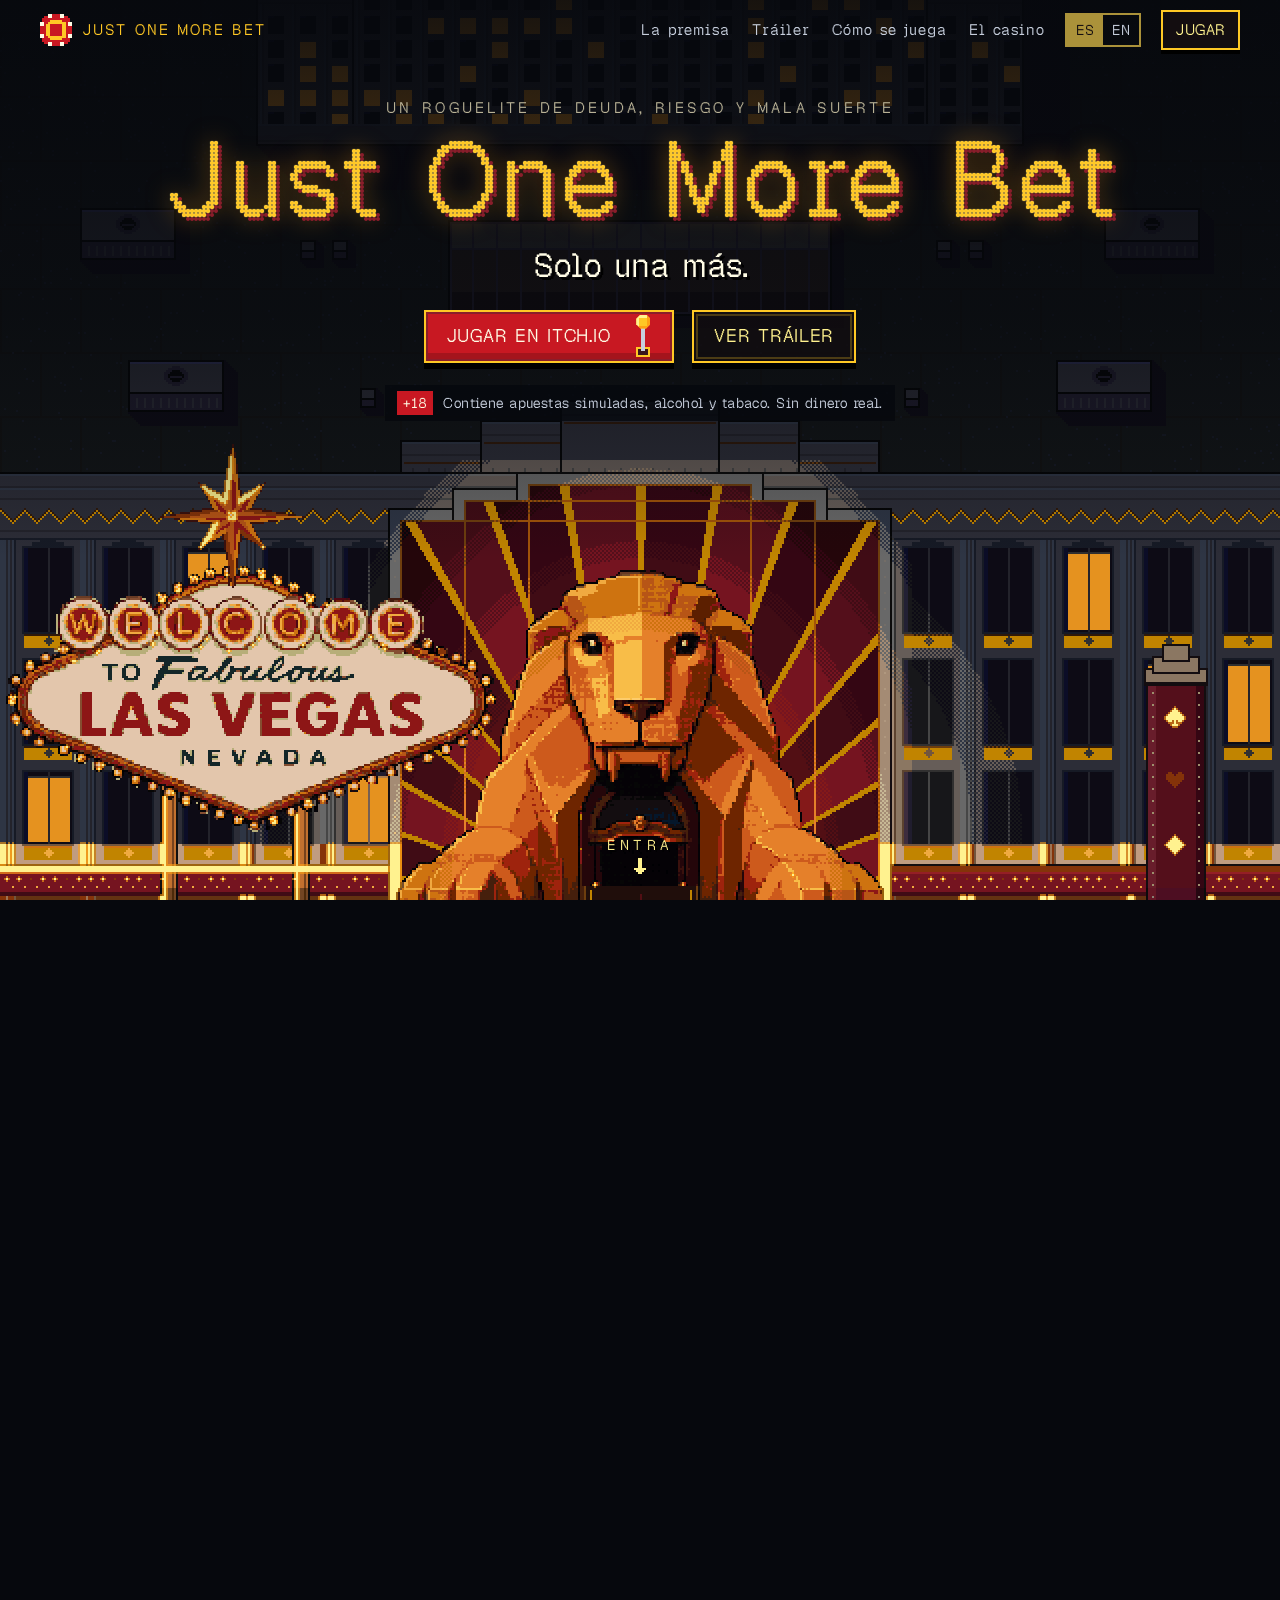
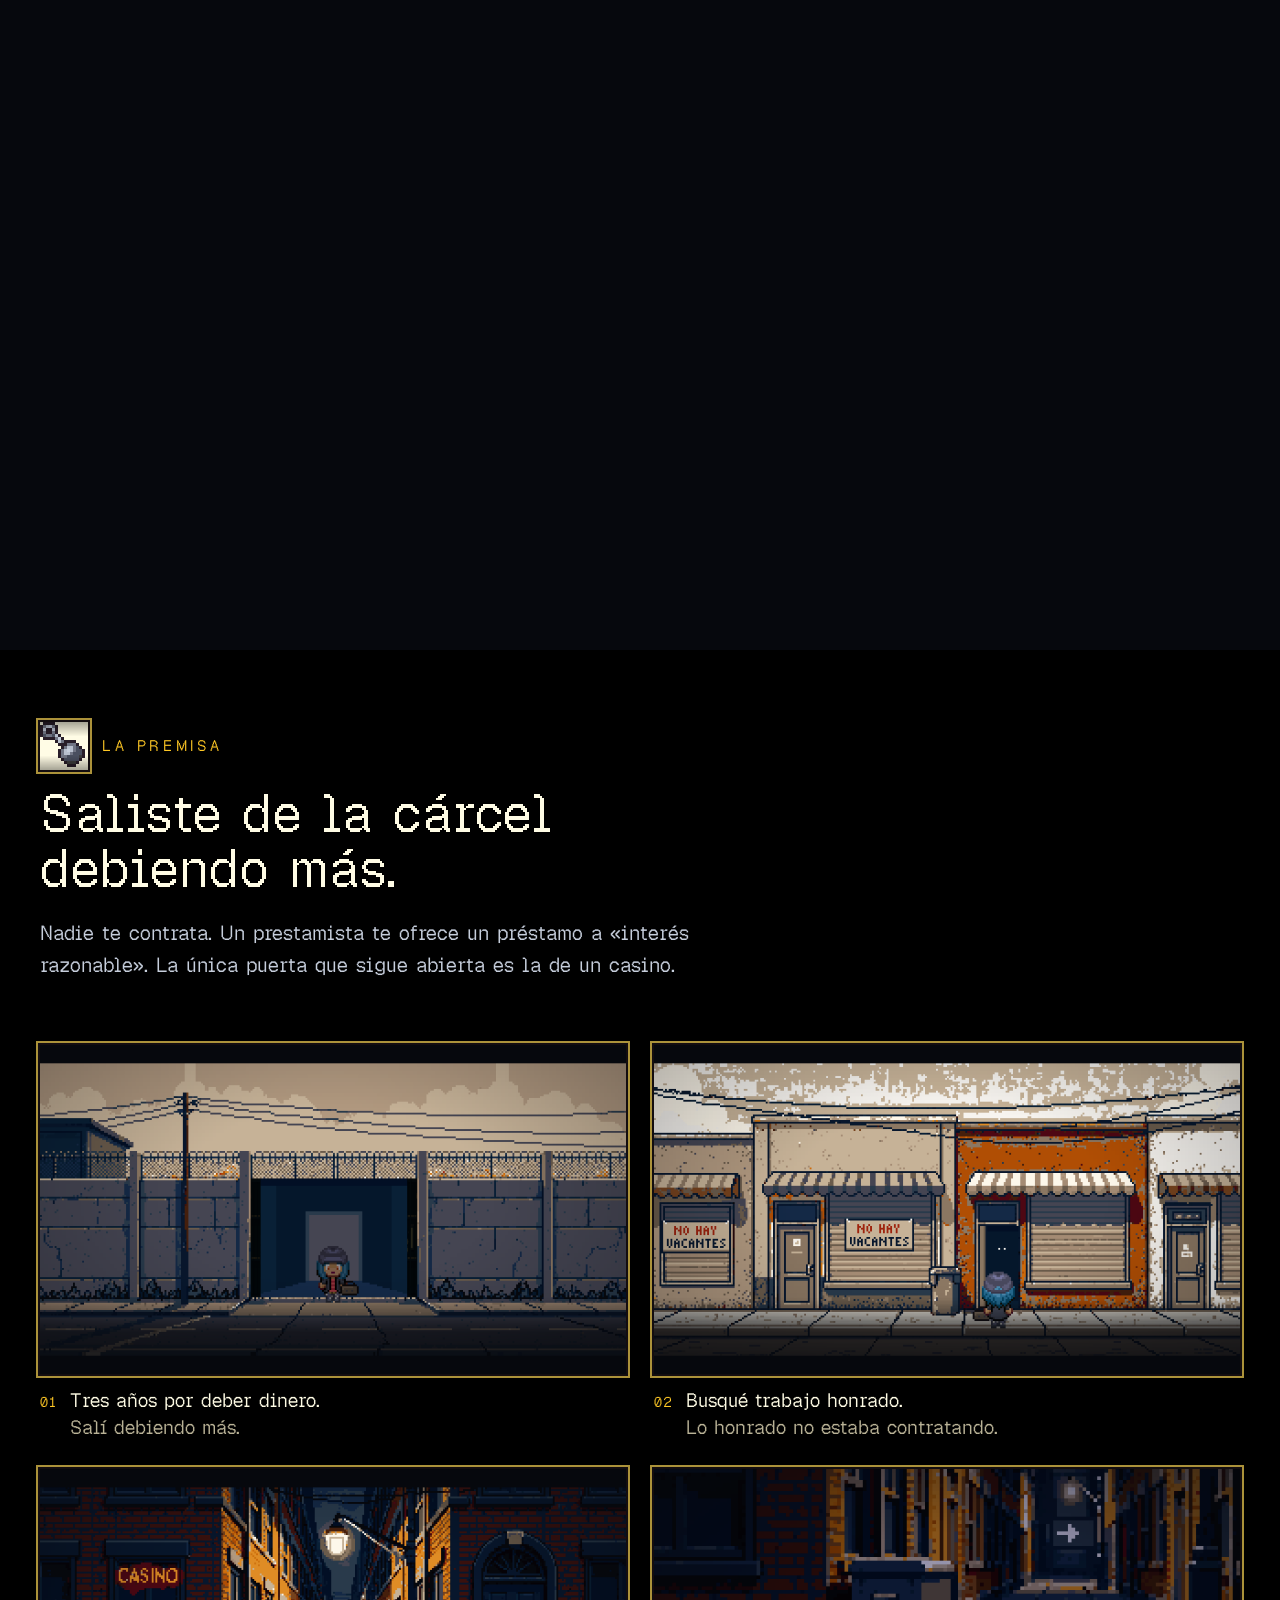
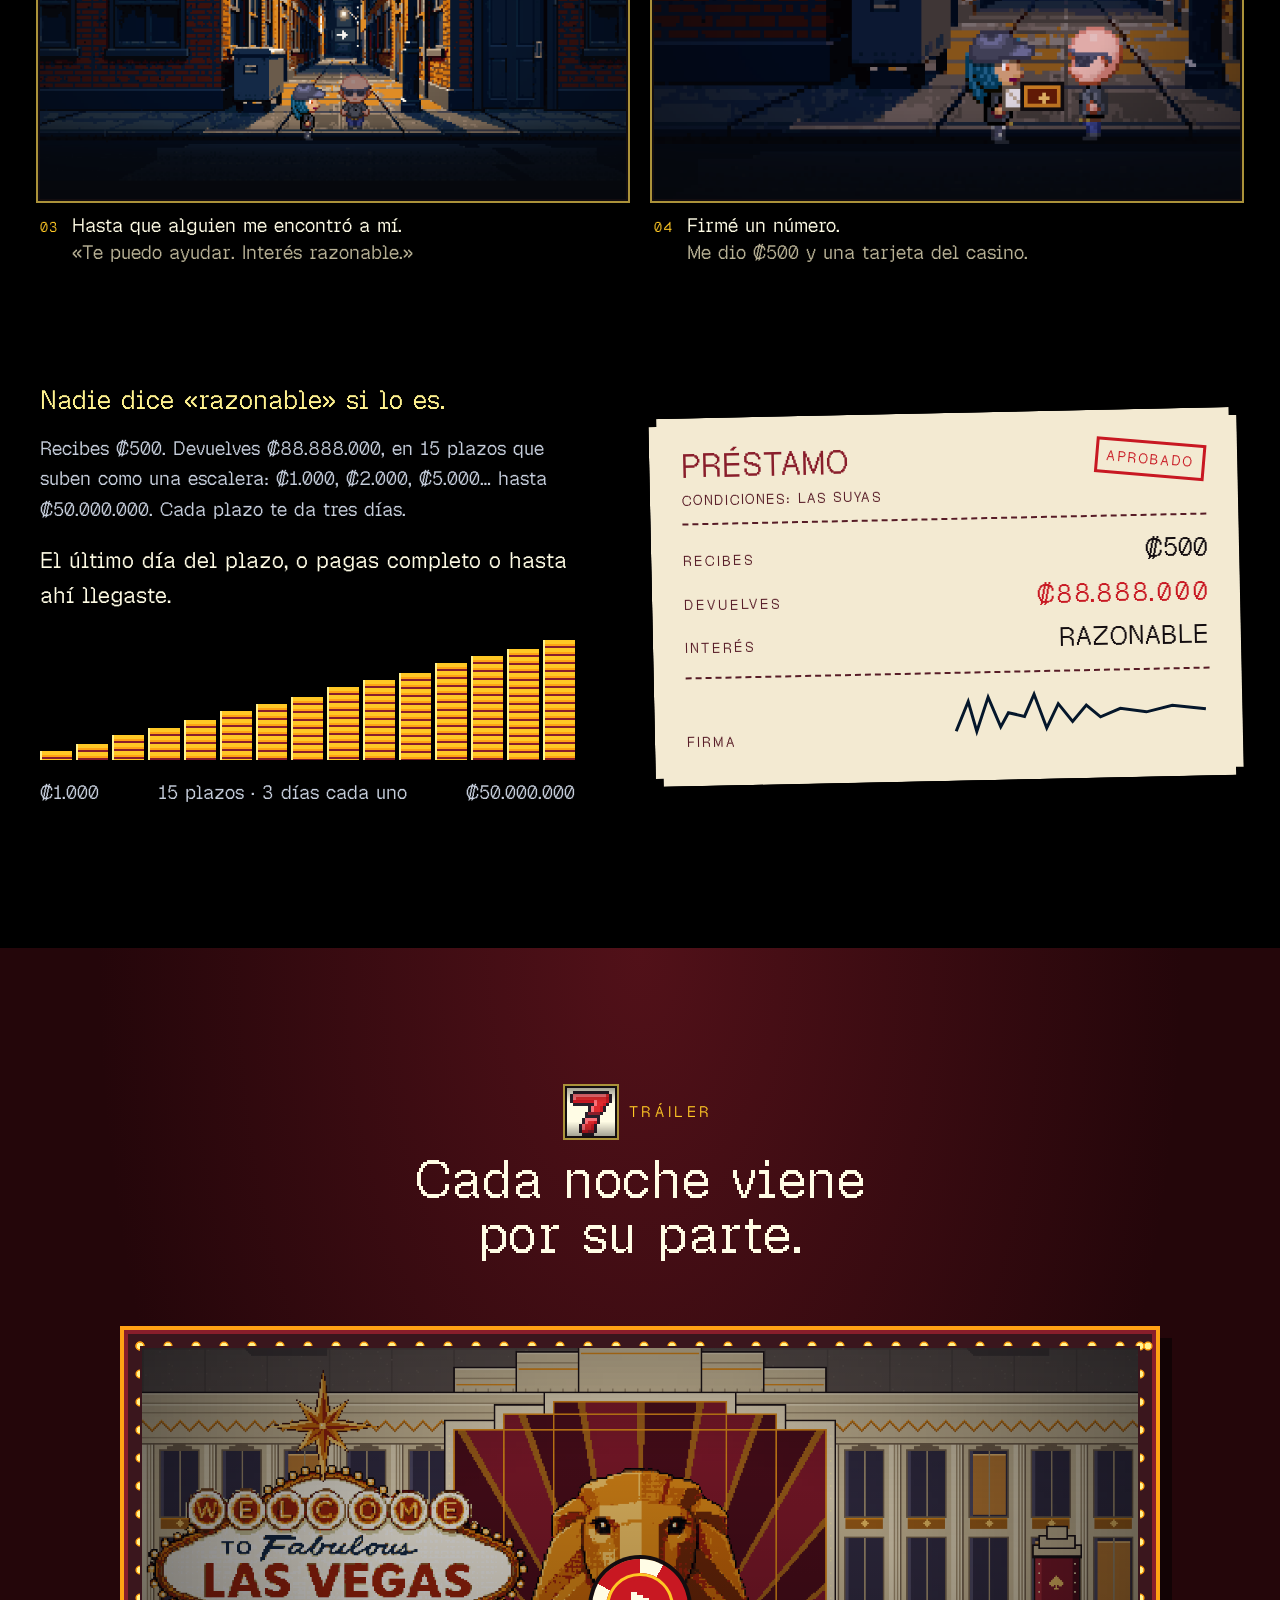
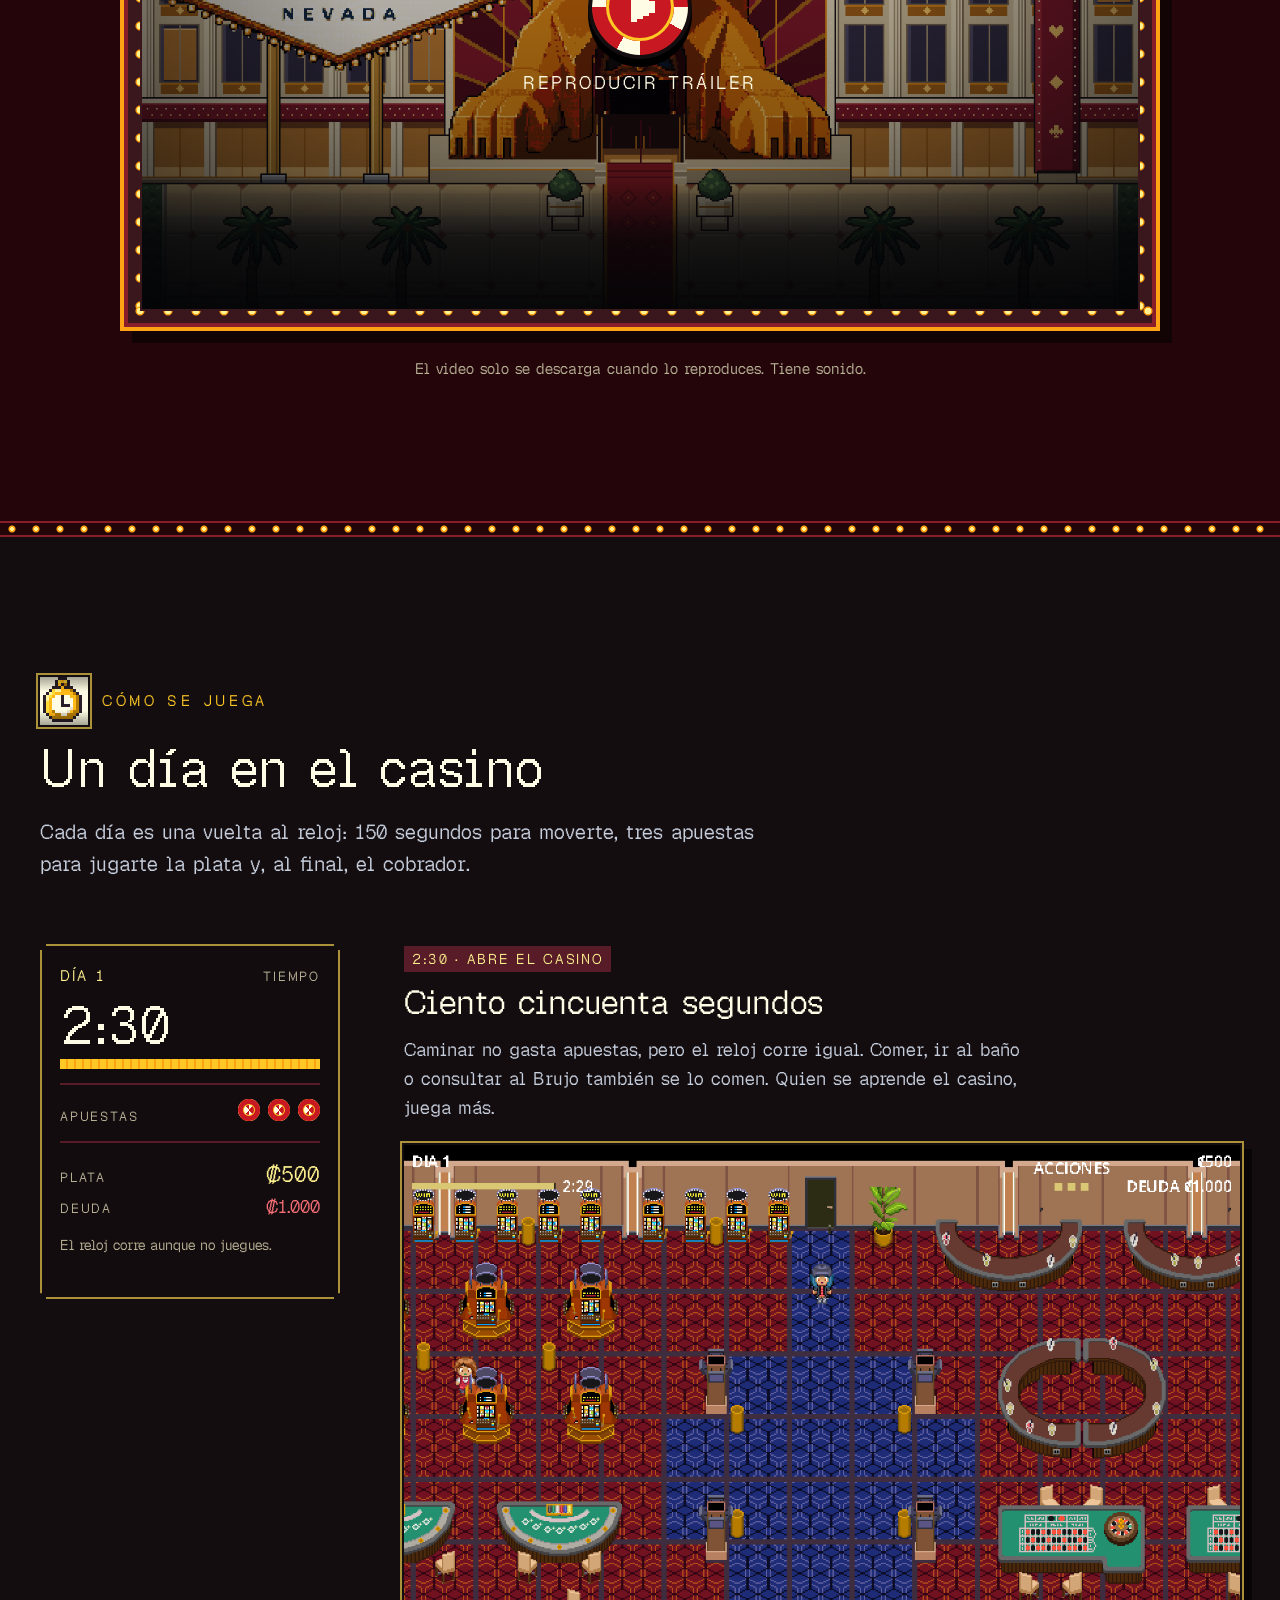
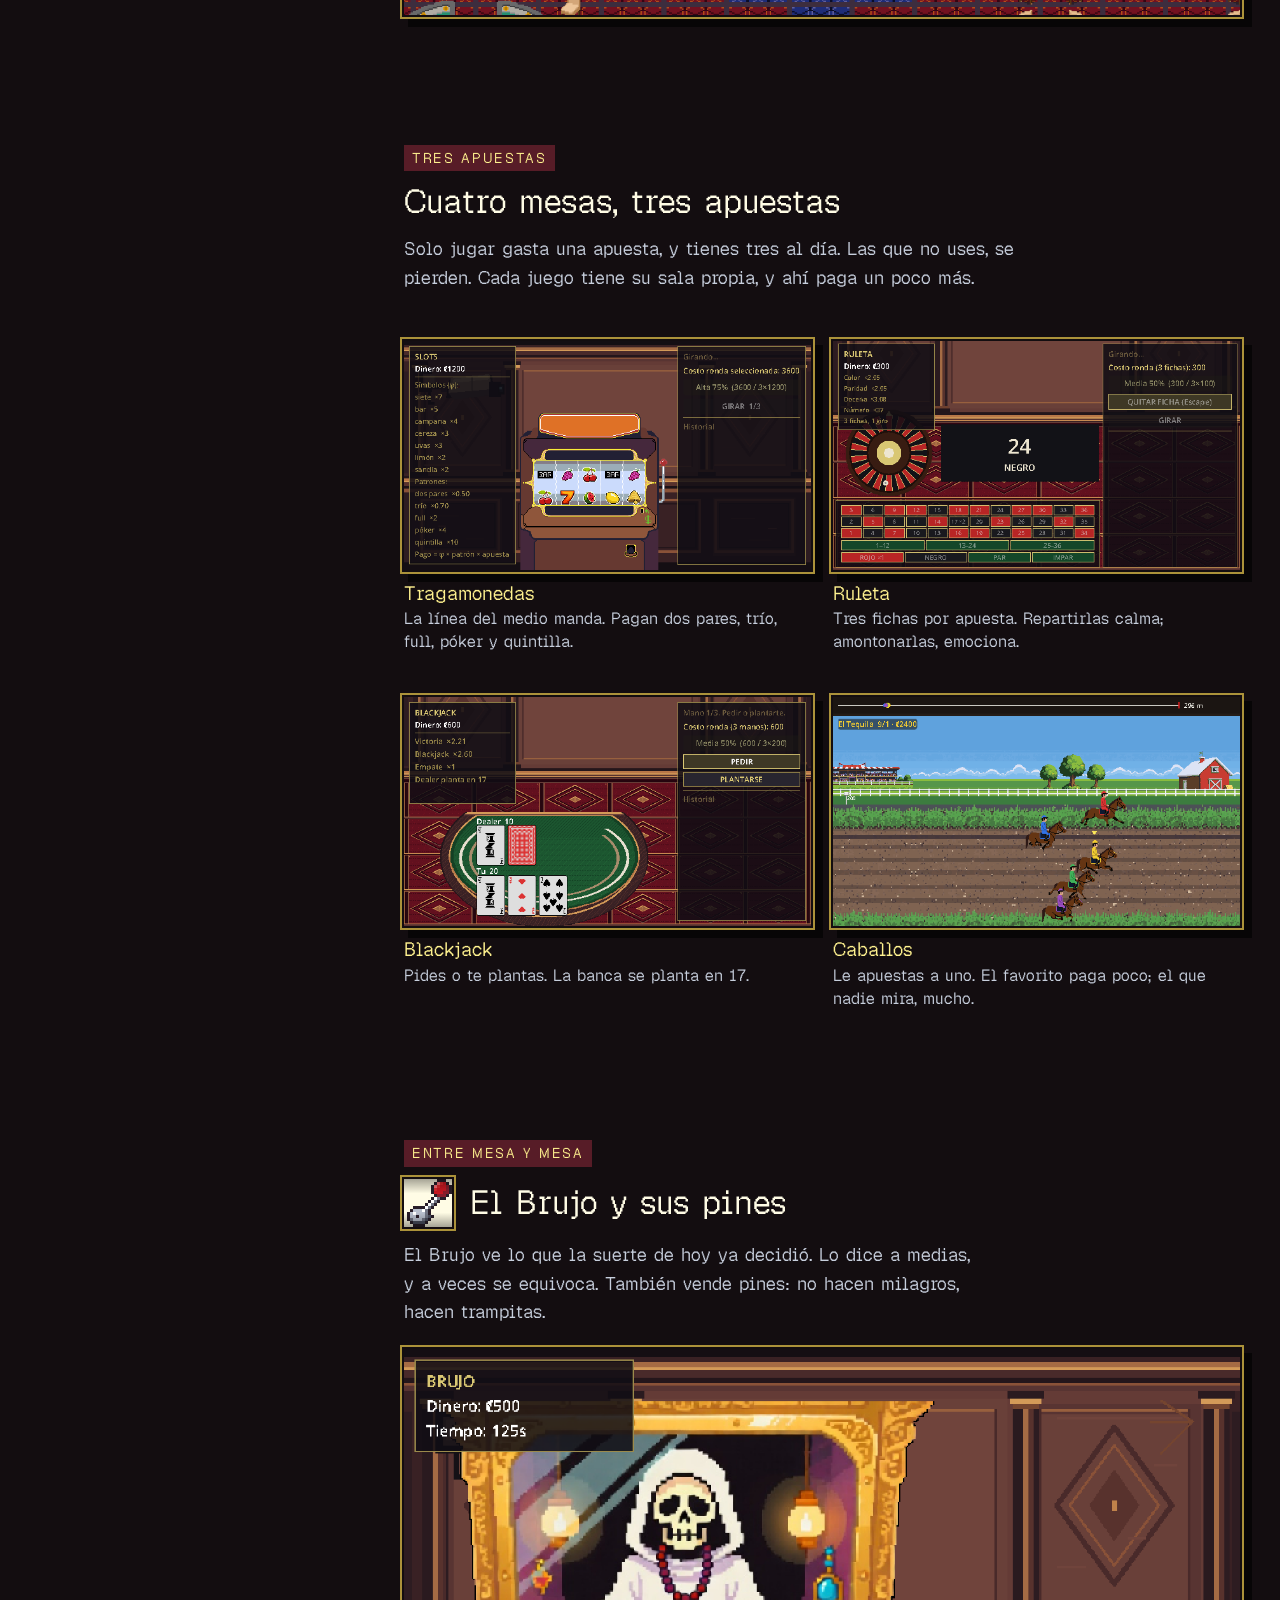
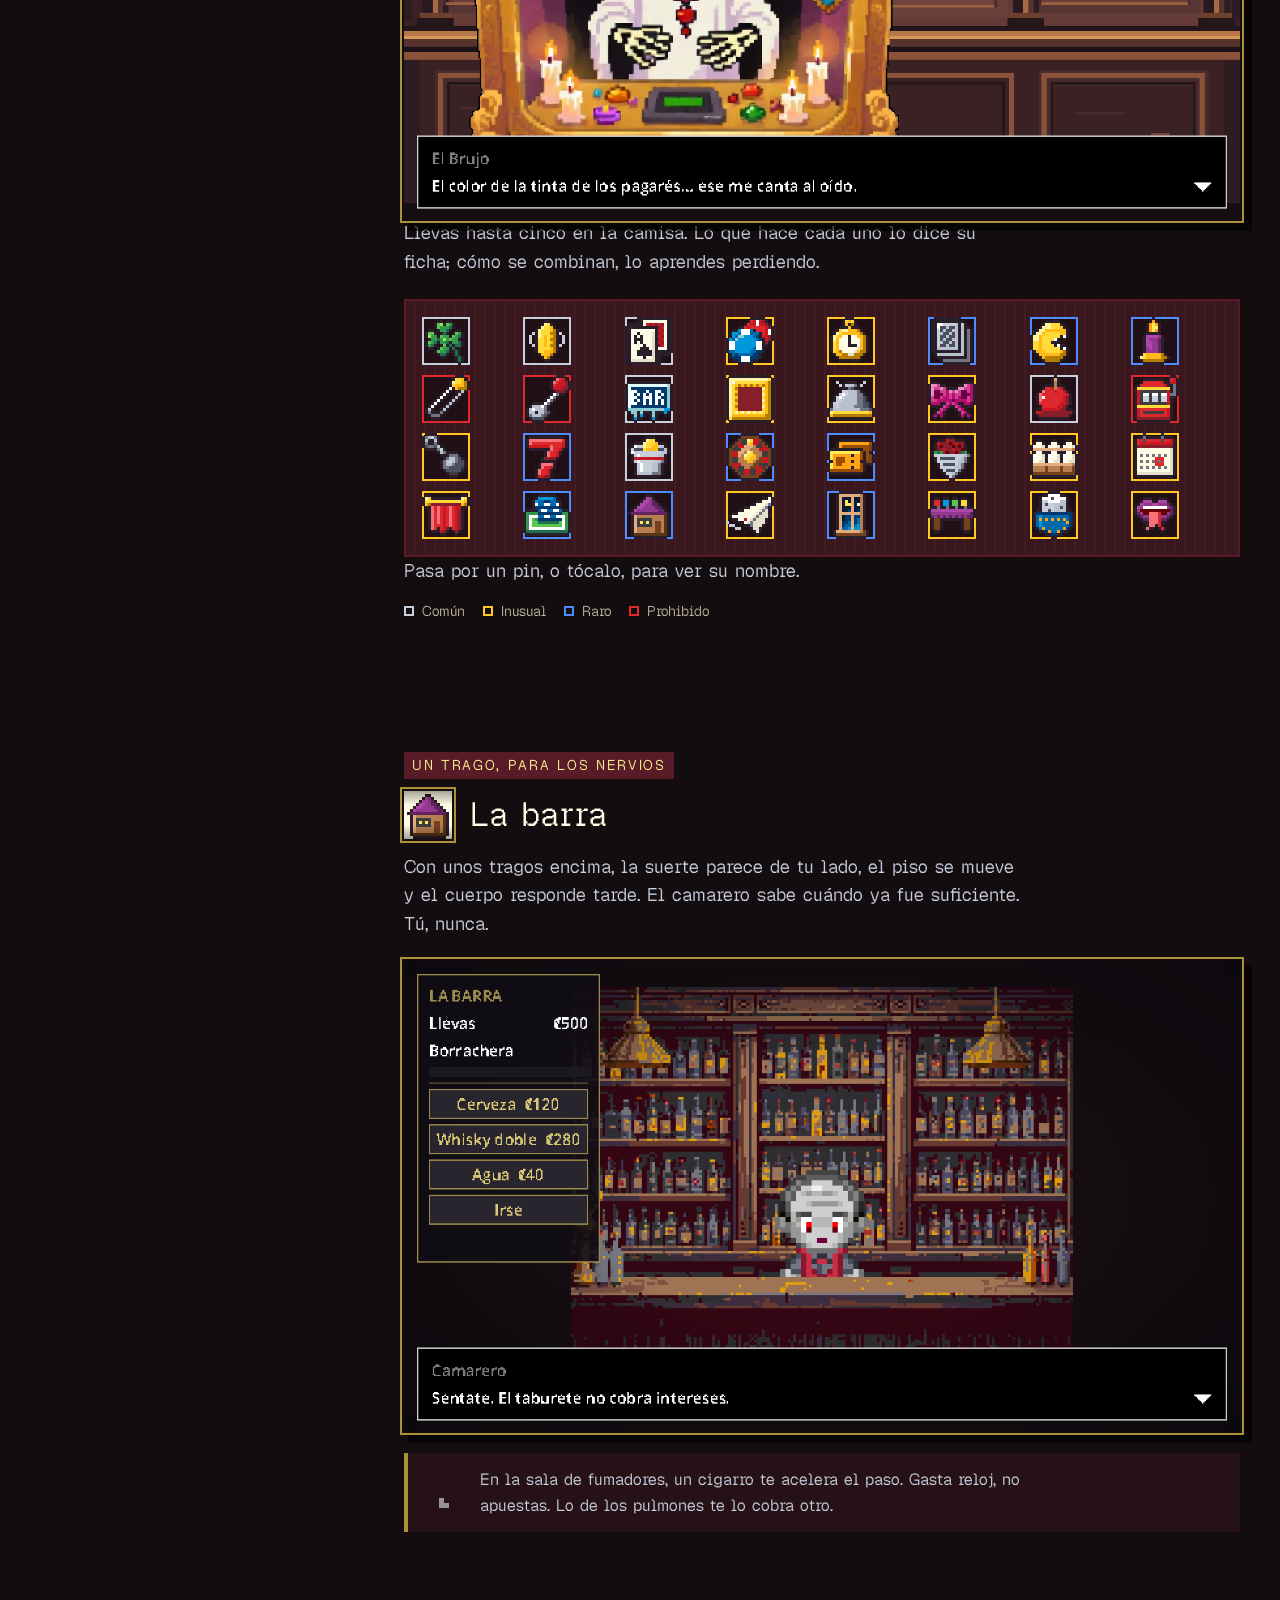
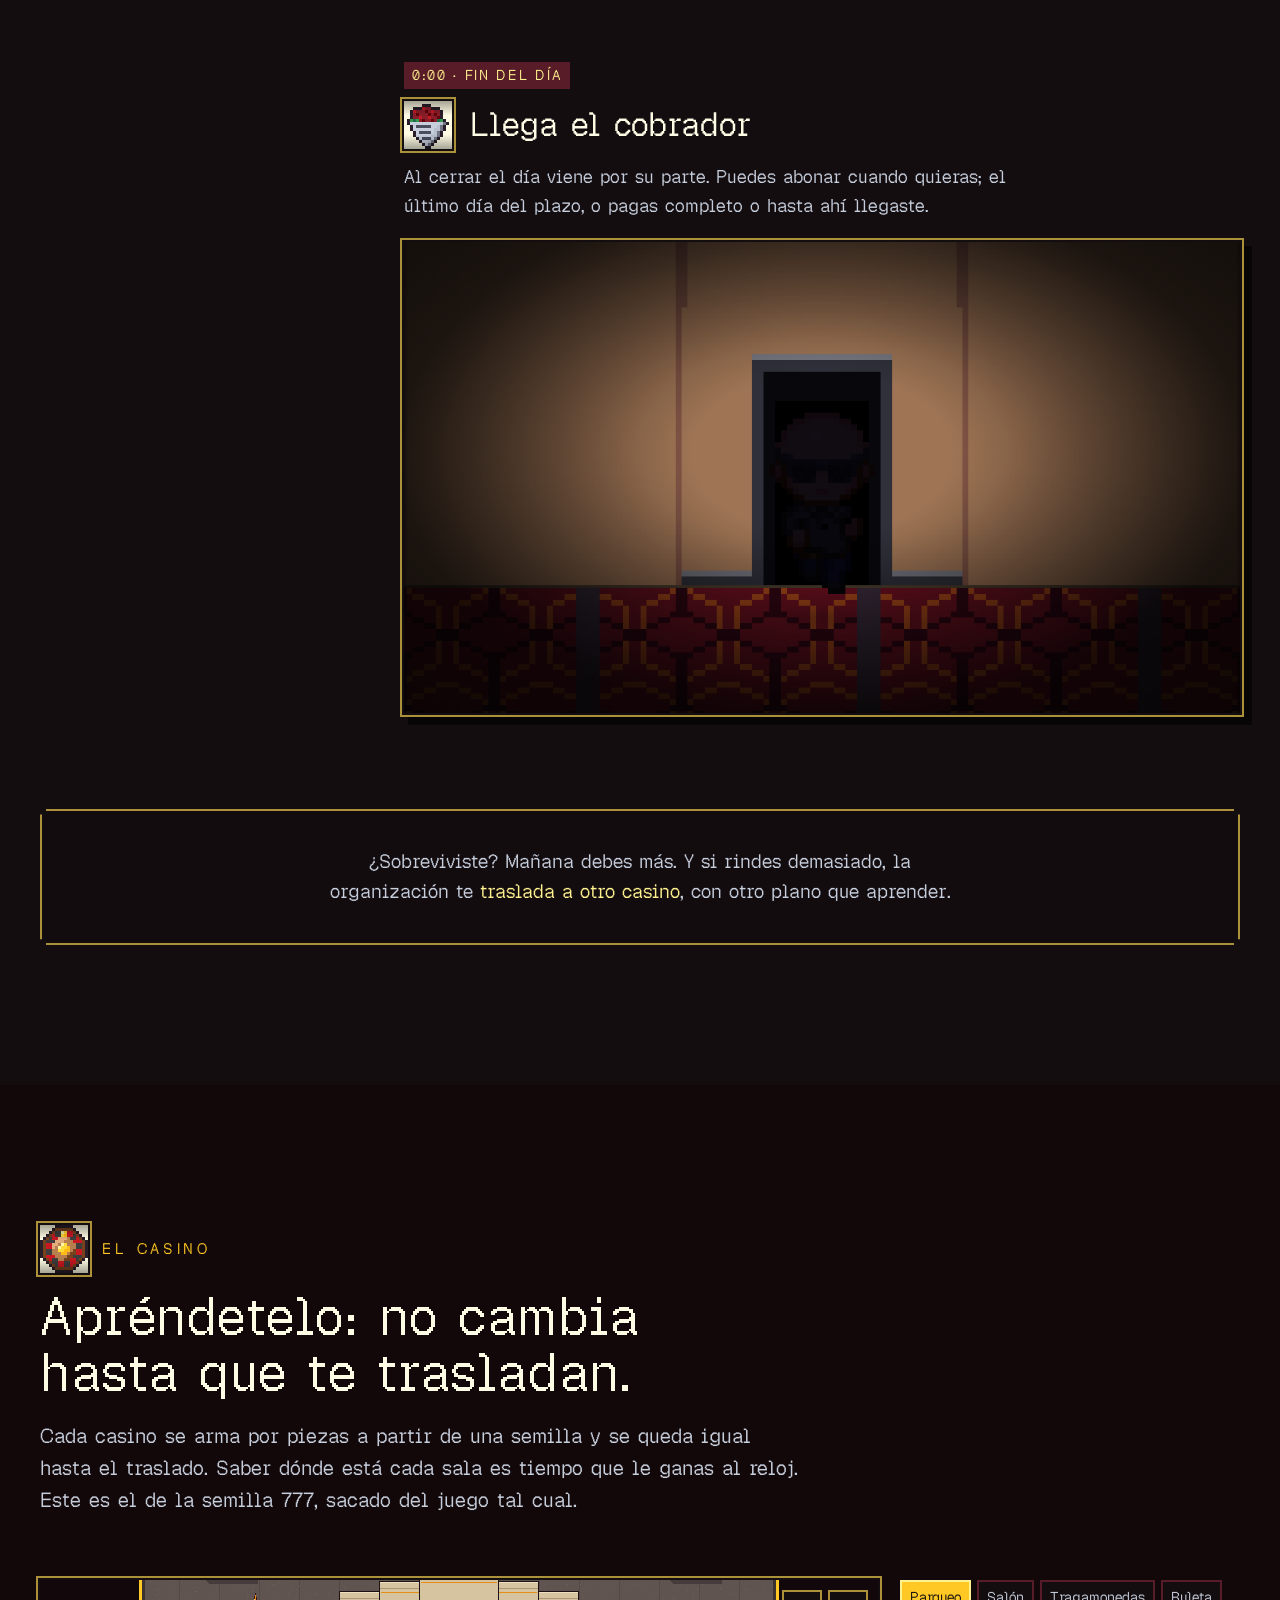
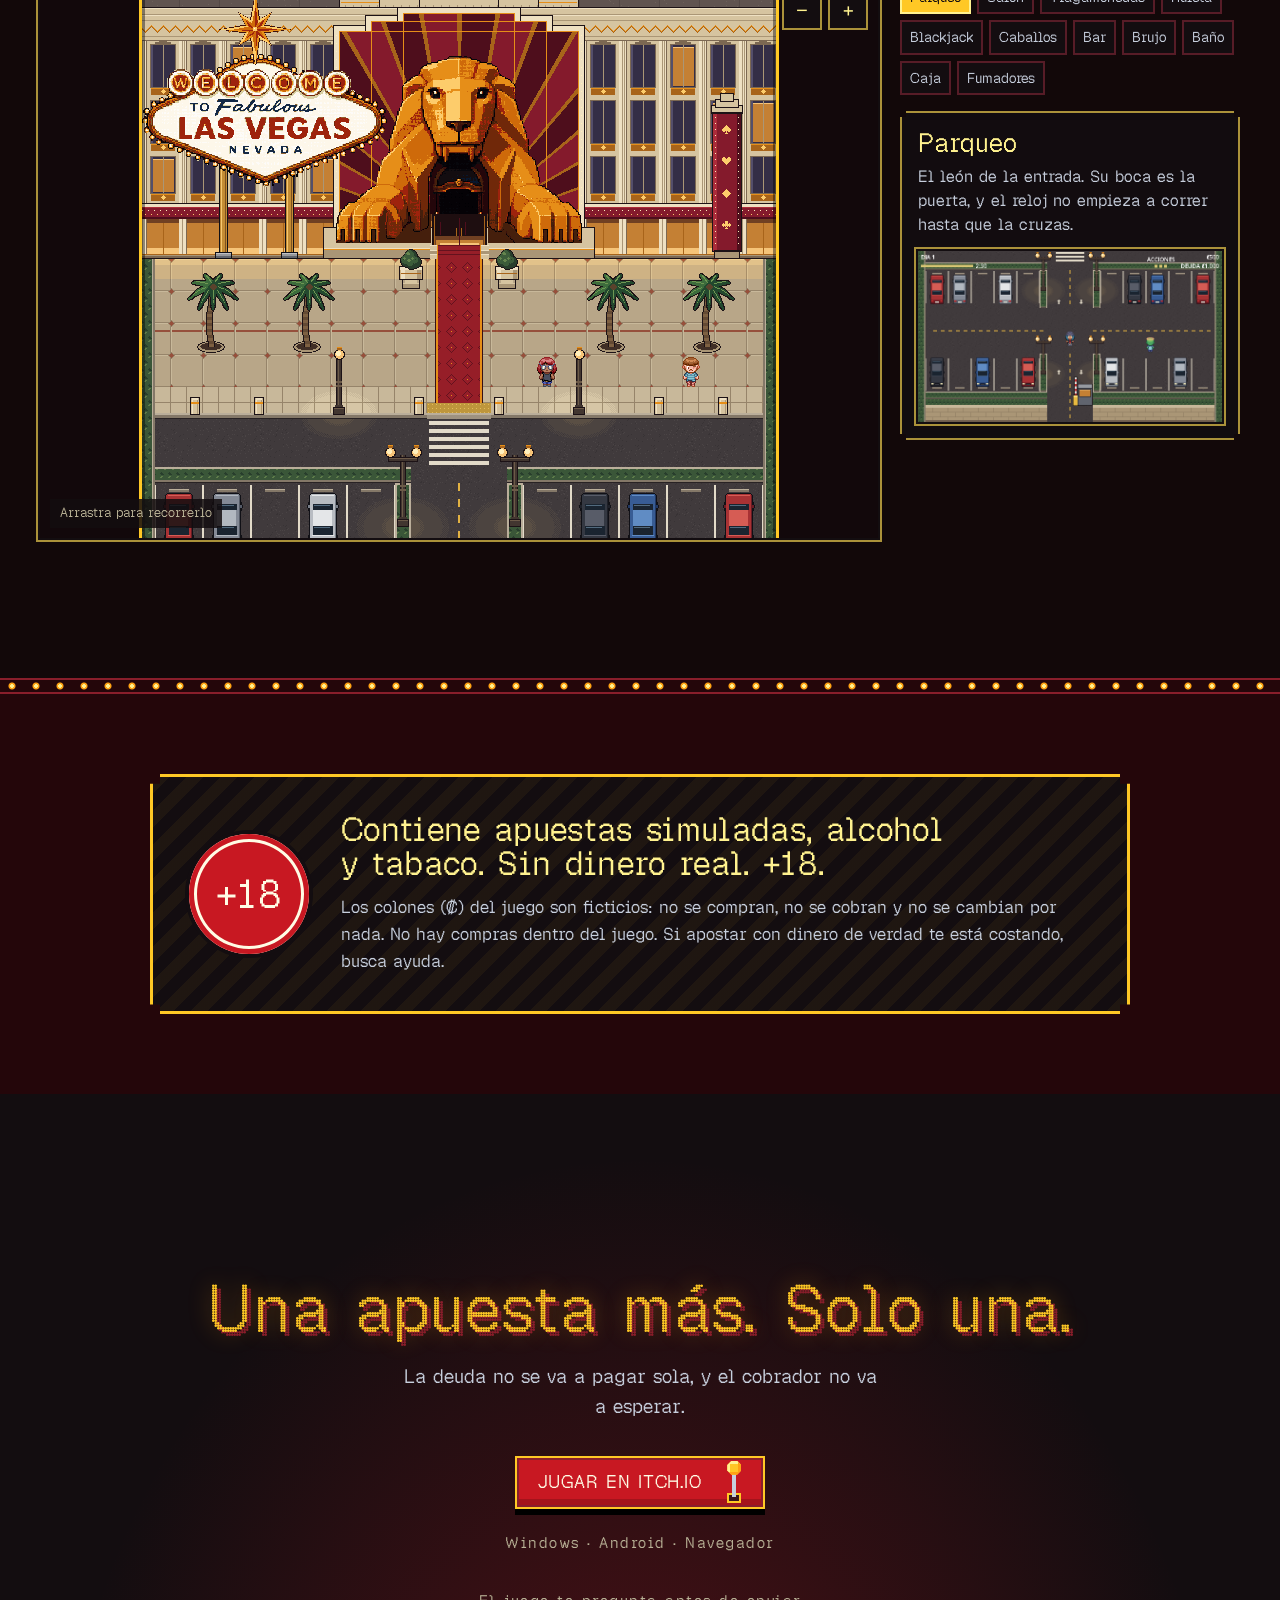
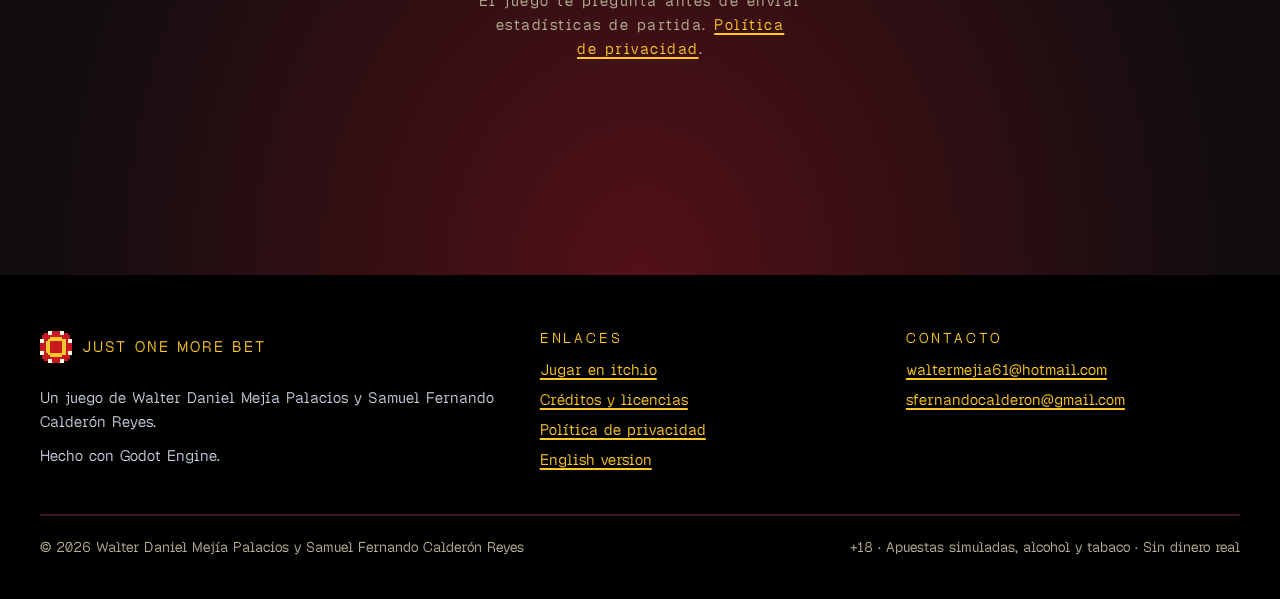
==== commit e4238721: "perf: fuente con pixeles fundidos y hero en WebP Lighthouse en movil daba 52 de rendimiento: 14 s de" ====
--- a/index.html
+++ b/index.html
@@ -11,7 +11,6 @@
 	<link rel="alternate" hreflang="x-default" href="https://just-one-more-bet-web.vercel.app/">
 	<meta name="theme-color" content="#130d10">
 	<meta name="color-scheme" content="dark">
-	<meta name="rating" content="adult">
 
 	<meta property="og:type" content="website">
 	<meta property="og:site_name" content="Just One More Bet">
@@ -35,7 +34,8 @@
 	<link rel="apple-touch-icon" href="/assets/img/icons/apple-touch-icon.png">
 	<link rel="manifest" href="/site.webmanifest">
 	<link rel="preload" href="/assets/fonts/geist-pixel.woff2" as="font" type="font/woff2" crossorigin>
-	<link rel="preload" href="/assets/img/hero/hero-back.png" as="image" fetchpriority="high">
+	<link rel="preload" href="/assets/fonts/geist-pixel-bulbs.woff2" as="font" type="font/woff2" crossorigin>
+	<link rel="preload" href="/assets/img/hero/hero-back.webp" as="image" type="image/webp" fetchpriority="high">
 	<link rel="stylesheet" href="/assets/css/site.css">
 	<script src="/assets/js/boot.js"></script>
 	<script src="/assets/js/site.js" defer></script>
@@ -88,9 +88,9 @@
 			<div class="hero__sticky">
 				<div class="hero__scene" aria-hidden="true">
 					<div class="hero__layers">
-						<img class="l-back" src="/assets/img/hero/hero-back.png" width="960" height="1088" style="--w:960" alt="" fetchpriority="high">
-						<img class="l-mid l-sign" src="/assets/img/hero/hero-sign.png" width="640" height="1088" style="--w:640" alt="">
-						<img class="l-mid l-front" src="/assets/img/hero/hero-front.png" width="640" height="1088" style="--w:640" alt="">
+						<img class="l-back" src="/assets/img/hero/hero-back.webp" width="960" height="1088" style="--w:960" alt="" fetchpriority="high">
+						<img class="l-mid l-sign" src="/assets/img/hero/hero-sign.webp" width="640" height="1088" style="--w:640" alt="">
+						<img class="l-mid l-front" src="/assets/img/hero/hero-front.webp" width="640" height="1088" style="--w:640" alt="">
 					</div>
 					<canvas class="hero__canvas"></canvas>
 					<div class="hero__shade"></div>
--- a/assets/css/site.css
+++ b/assets/css/site.css
@@ -8,6 +8,15 @@
 @font-face {
 	font-family: "Geist Pixel";
 	src: url("/assets/fonts/geist-pixel.woff2") format("woff2");
+	font-weight: 400;
+	font-style: normal;
+	font-display: swap;
+}
+
+/* La misma letra con cada pixel en circulo: las bombillas de los titulos de marquesina. */
+@font-face {
+	font-family: "Geist Pixel Bulbs";
+	src: url("/assets/fonts/geist-pixel-bulbs.woff2") format("woff2");
 	font-weight: 400;
 	font-style: normal;
 	font-display: swap;
@@ -45,6 +54,7 @@
 
 	--cell: calc(1000px / 38);
 	--font: "Geist Pixel", "JOMB Colon", ui-monospace, "Cascadia Mono", Menlo, monospace;
+	--font-bulbs: "Geist Pixel Bulbs", "Geist Pixel", "JOMB Colon", ui-monospace, monospace;
 	--wrap: 1200px;
 	--gutter: clamp(16px, 4vw, 40px);
 	--topbar-h: 60px;
@@ -488,12 +498,12 @@
 	text-transform: uppercase;
 }
 
-/* El titulo es un letrero de bombillas: Geist Pixel con elementos en circulo (ELSH 20). */
+/* El titulo es un letrero de bombillas: Geist Pixel con cada pixel en circulo (ELSH 20). */
 .marquee-title {
 	margin: 0;
 	font-size: calc(var(--cell) * 4);
 	font-weight: 400;
-	font-variation-settings: "ELSH" 20;
+	font-family: var(--font-bulbs);
 	line-height: .95;
 	letter-spacing: .02em;
 	color: var(--gold);
@@ -637,6 +647,30 @@
 @media (min-width: 761px) and (max-width: 1150px) {
 	.marquee-title {
 		font-size: calc(var(--cell) * 3);
+	}
+}
+
+/* Portatiles con poca altura: el texto se compacta para que el leon asome antes del scroll. */
+@media (min-width: 761px) and (max-height: 760px) {
+	.marquee-title {
+		font-size: calc(var(--cell) * 3);
+	}
+
+	.hero__kicker {
+		margin-bottom: 4px;
+	}
+
+	.hero__tagline {
+		margin-top: 10px;
+		font-size: calc(var(--cell) * 1);
+	}
+
+	.hero__ctas {
+		margin-top: 16px;
+	}
+
+	.rating {
+		margin-top: 14px;
 	}
 }
 
@@ -1358,7 +1392,7 @@
 }
 
 .hud__debt {
-	color: var(--red-hi);
+	color: #f97077; /* c048: el rojo claro pasa AA sobre el panel */
 	font-size: 18px;
 }
 
@@ -1929,7 +1963,7 @@
 
 .final h2 {
 	font-size: calc(var(--cell) * 2.5);
-	font-variation-settings: "ELSH" 20;
+	font-family: var(--font-bulbs);
 	color: var(--gold);
 	text-shadow: 4px 4px 0 var(--wine-3), 0 0 22px rgb(255 162 20 / .45);
 }
@@ -2330,7 +2364,7 @@
 	margin: 0;
 	font-size: calc(var(--cell) * 3);
 	font-weight: 400;
-	font-variation-settings: "ELSH" 20;
+	font-family: var(--font-bulbs);
 	color: var(--red-hi);
 }
 
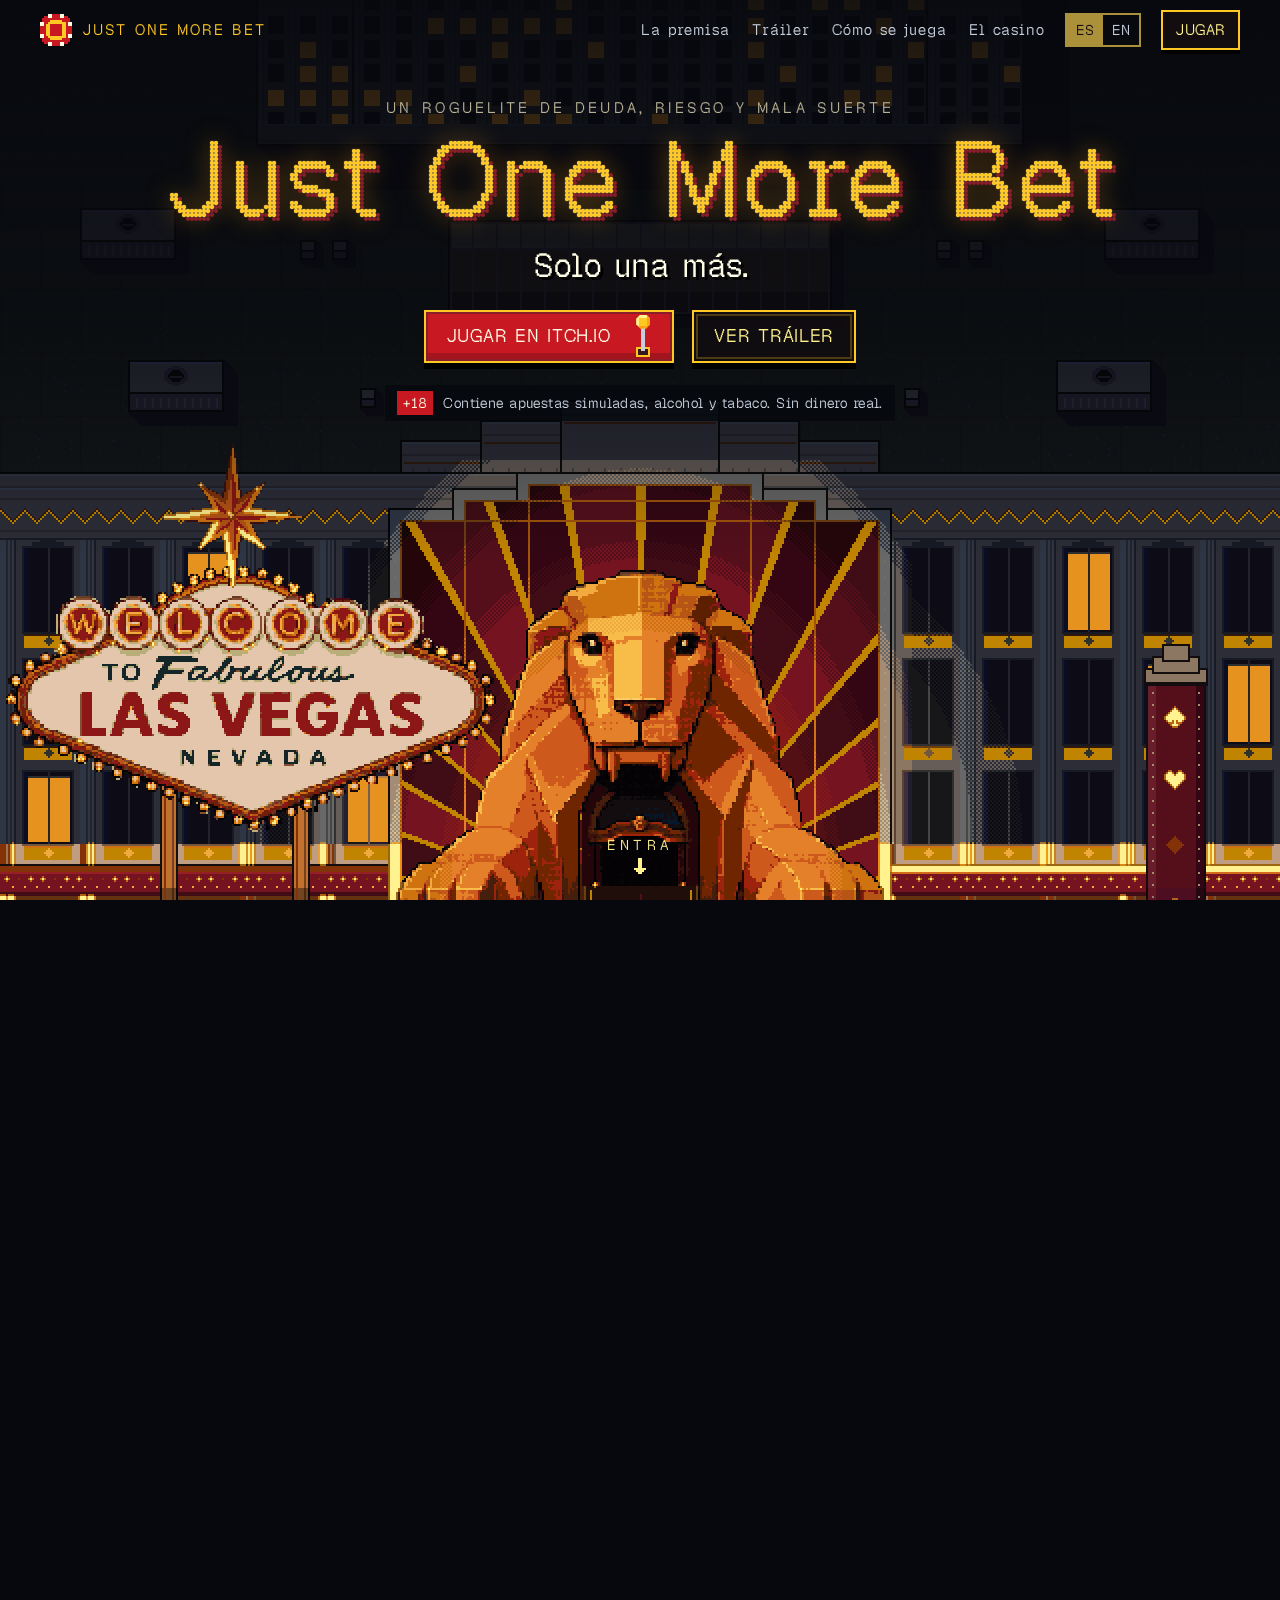
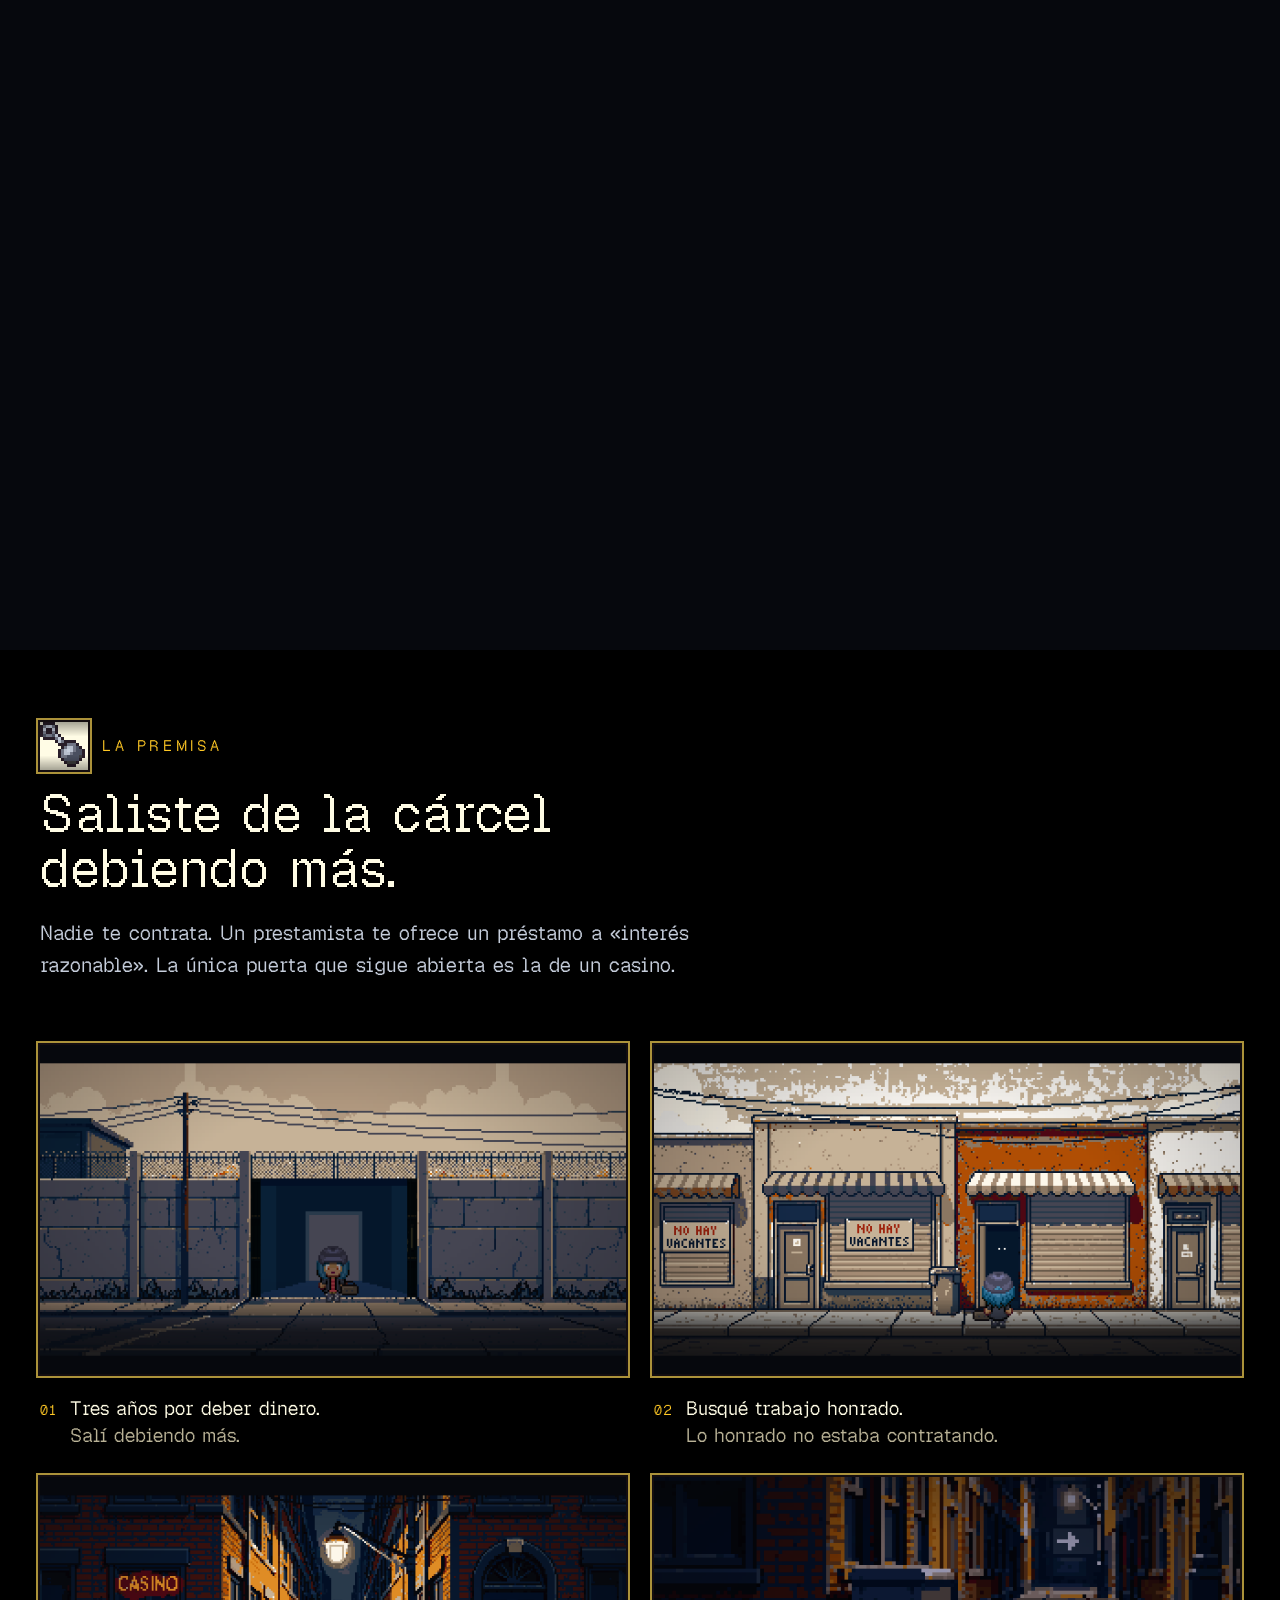
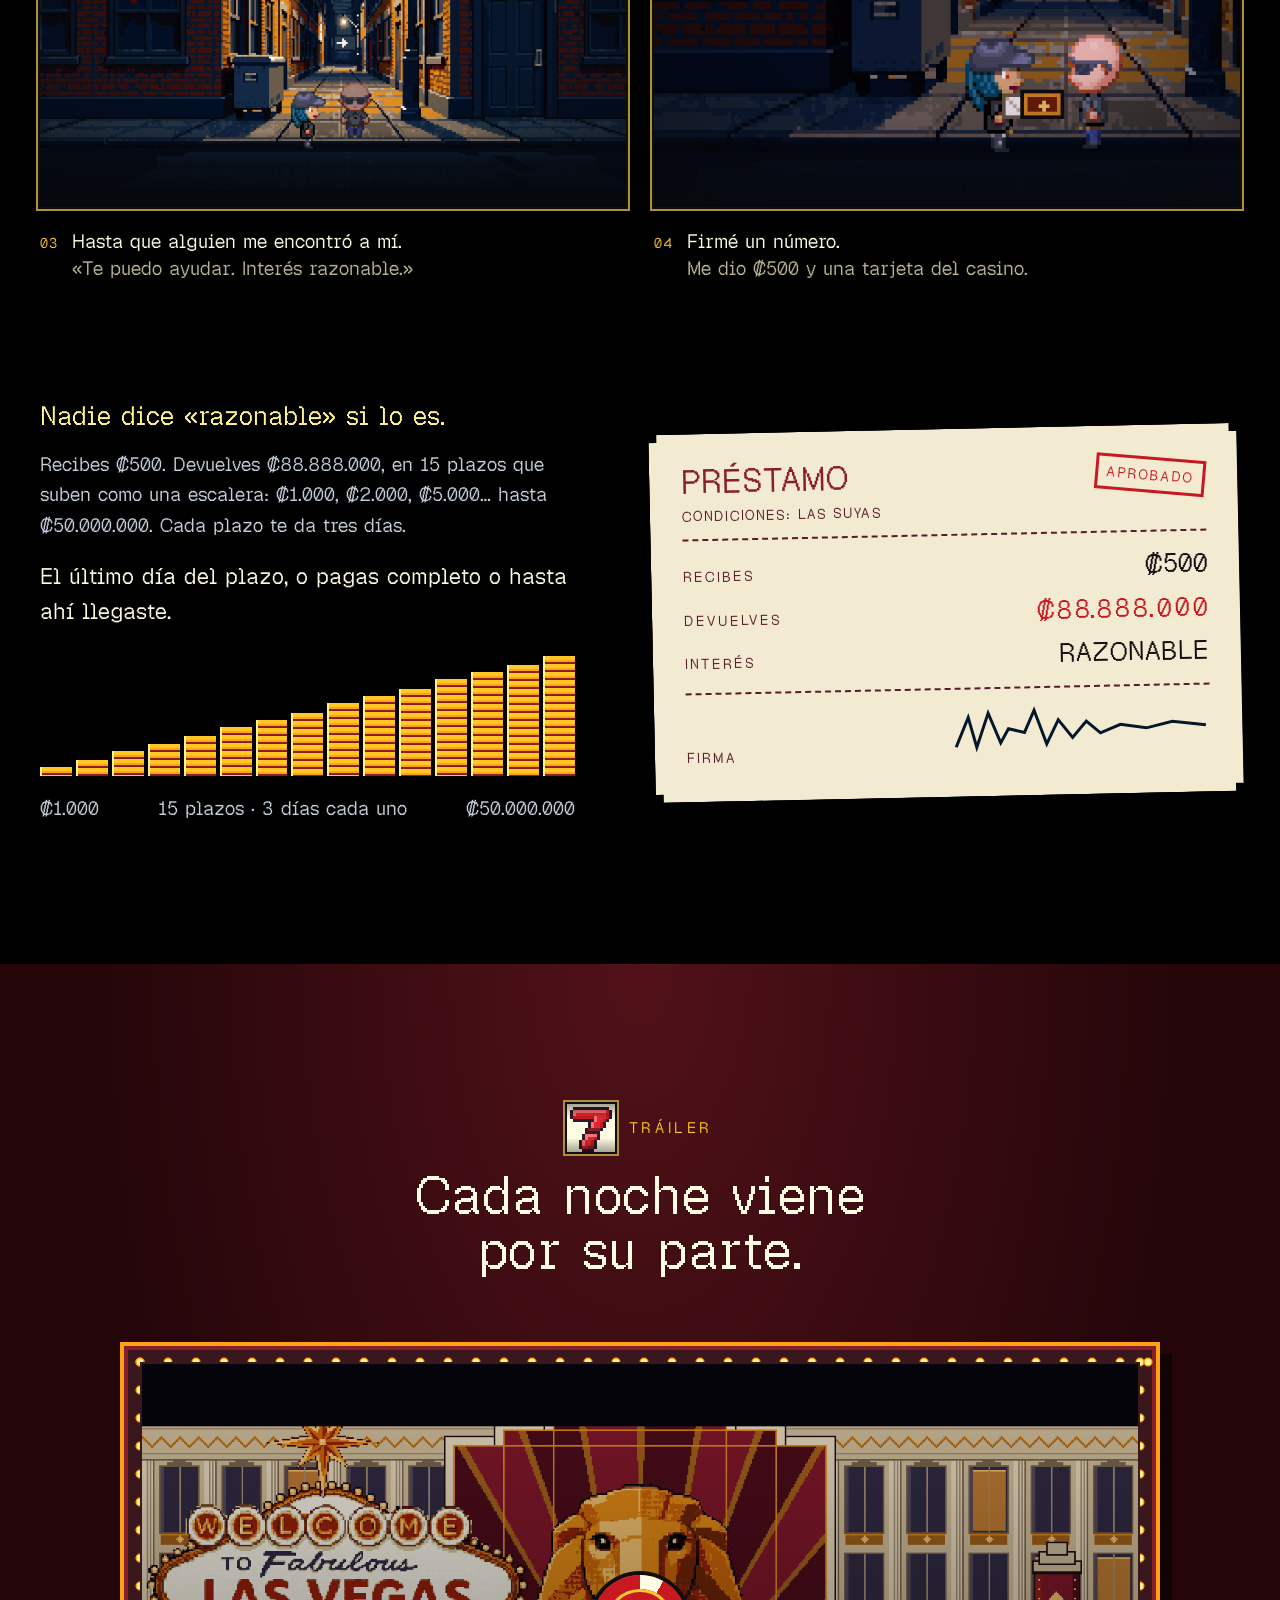
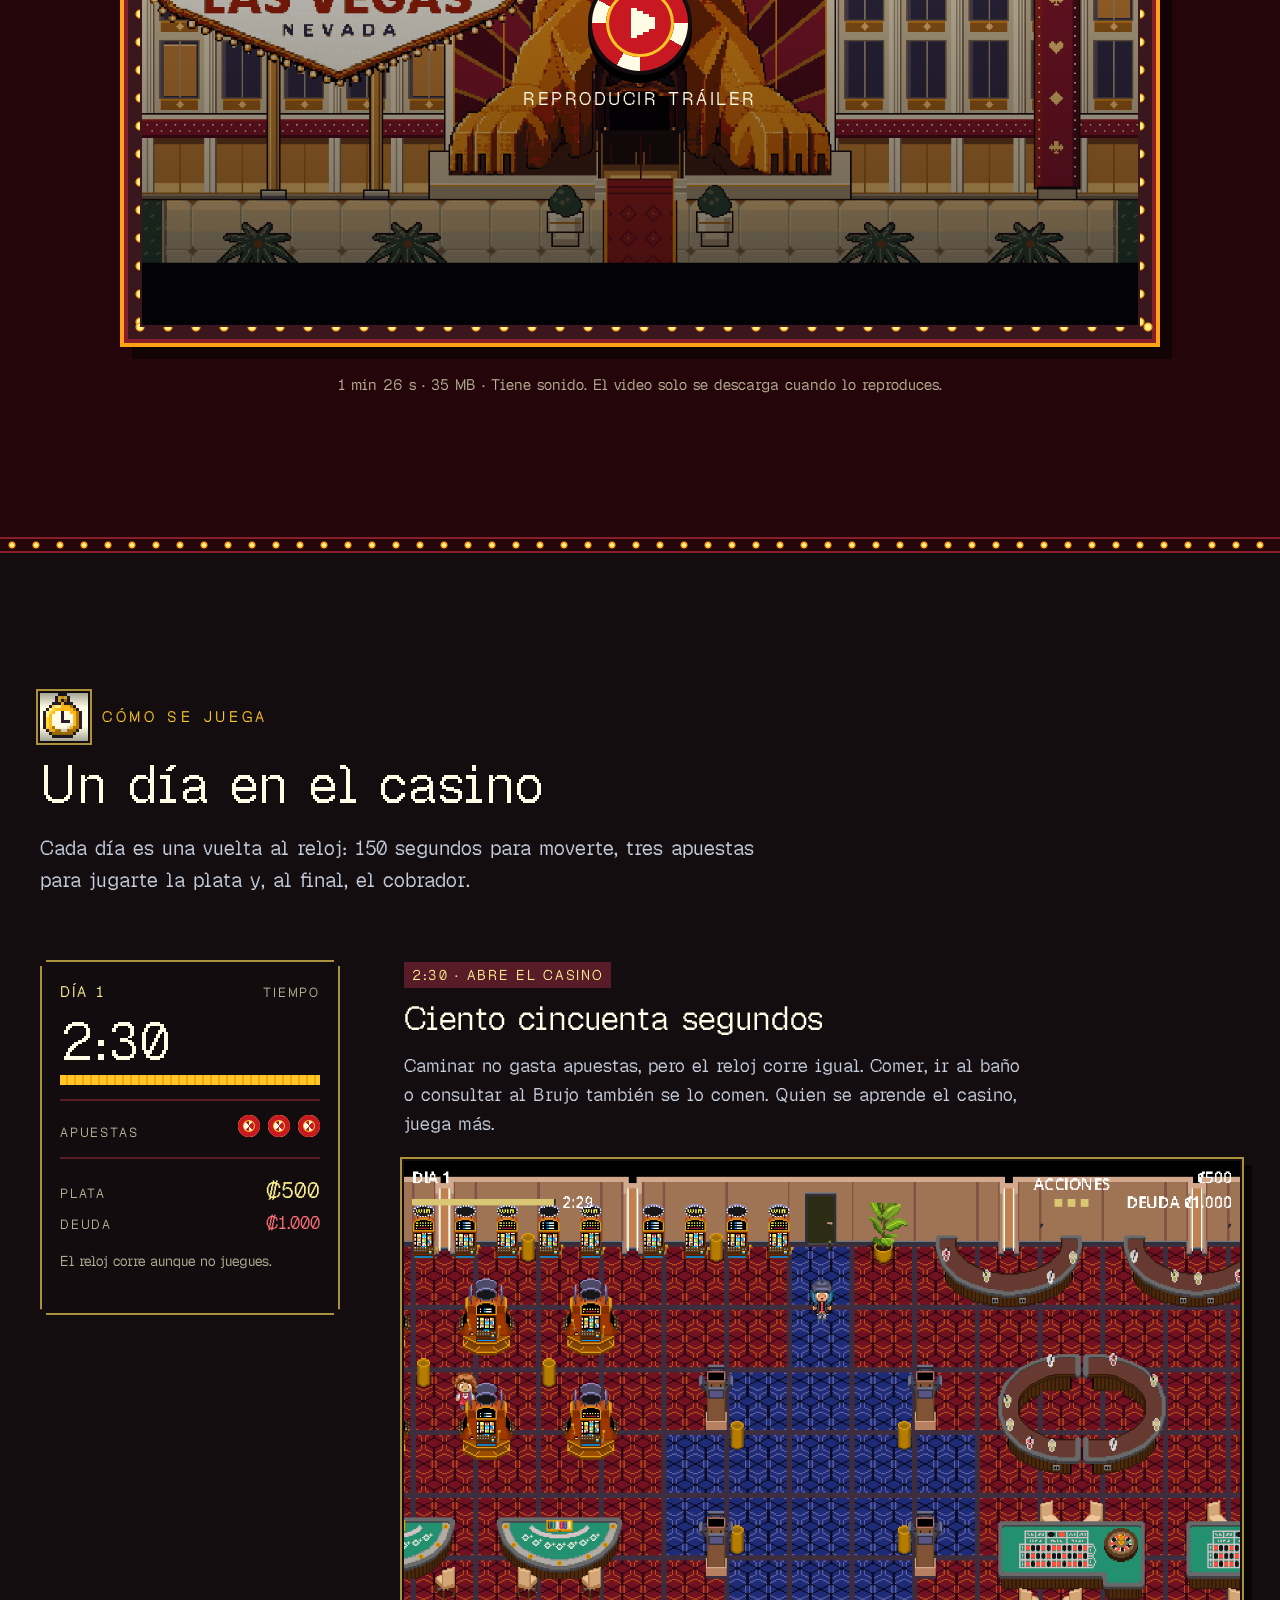
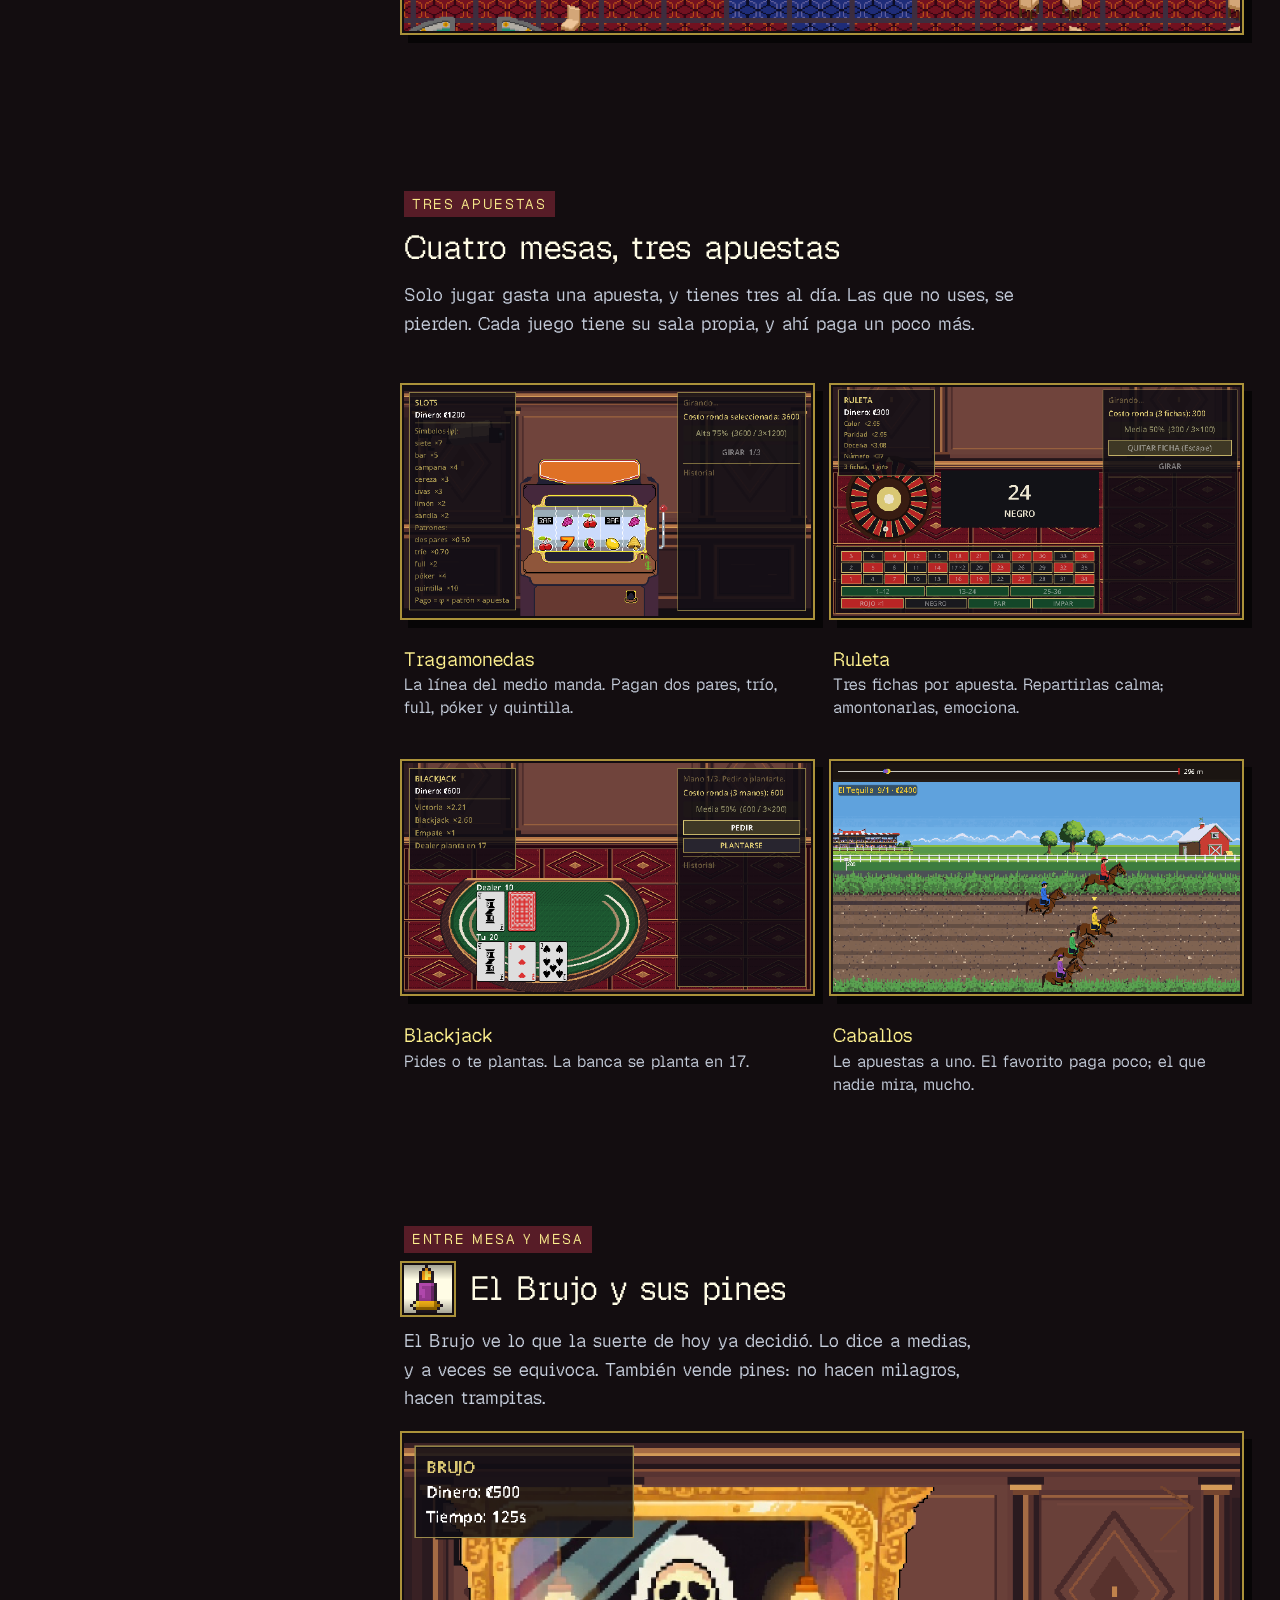
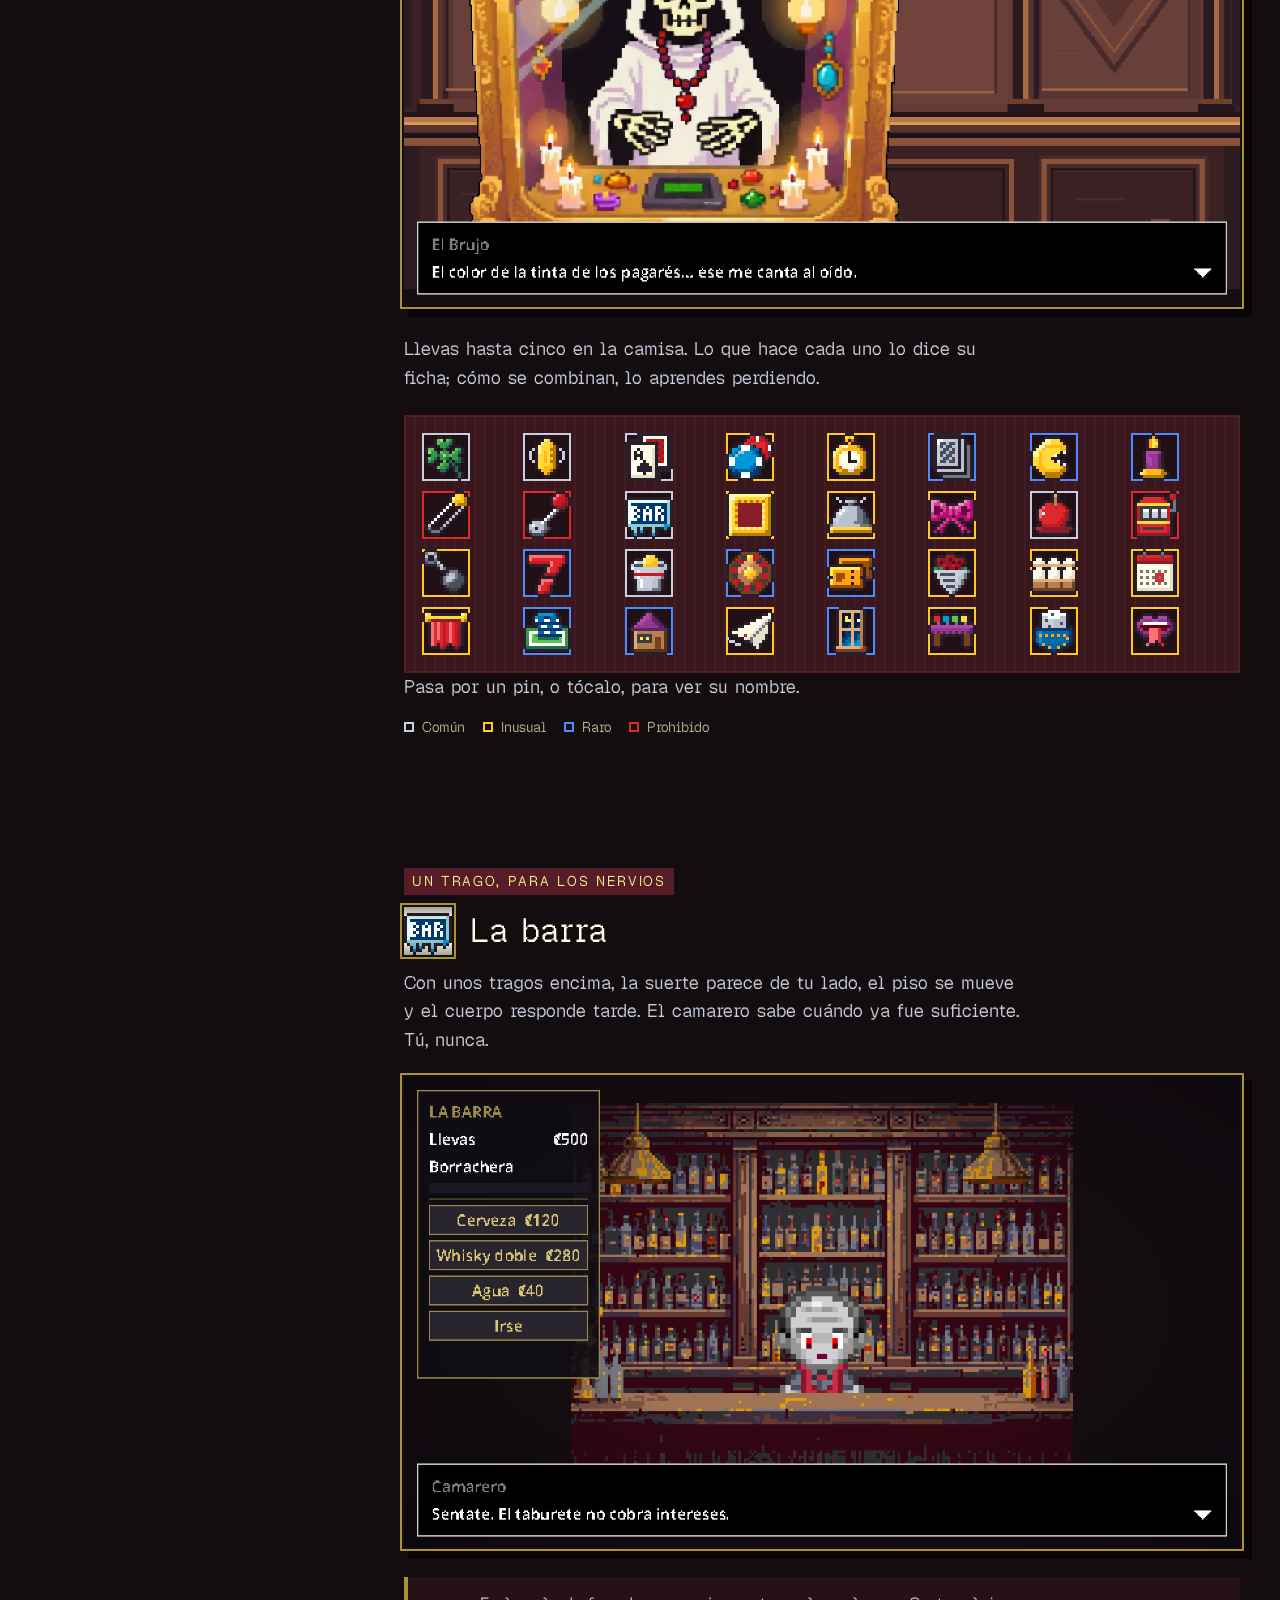
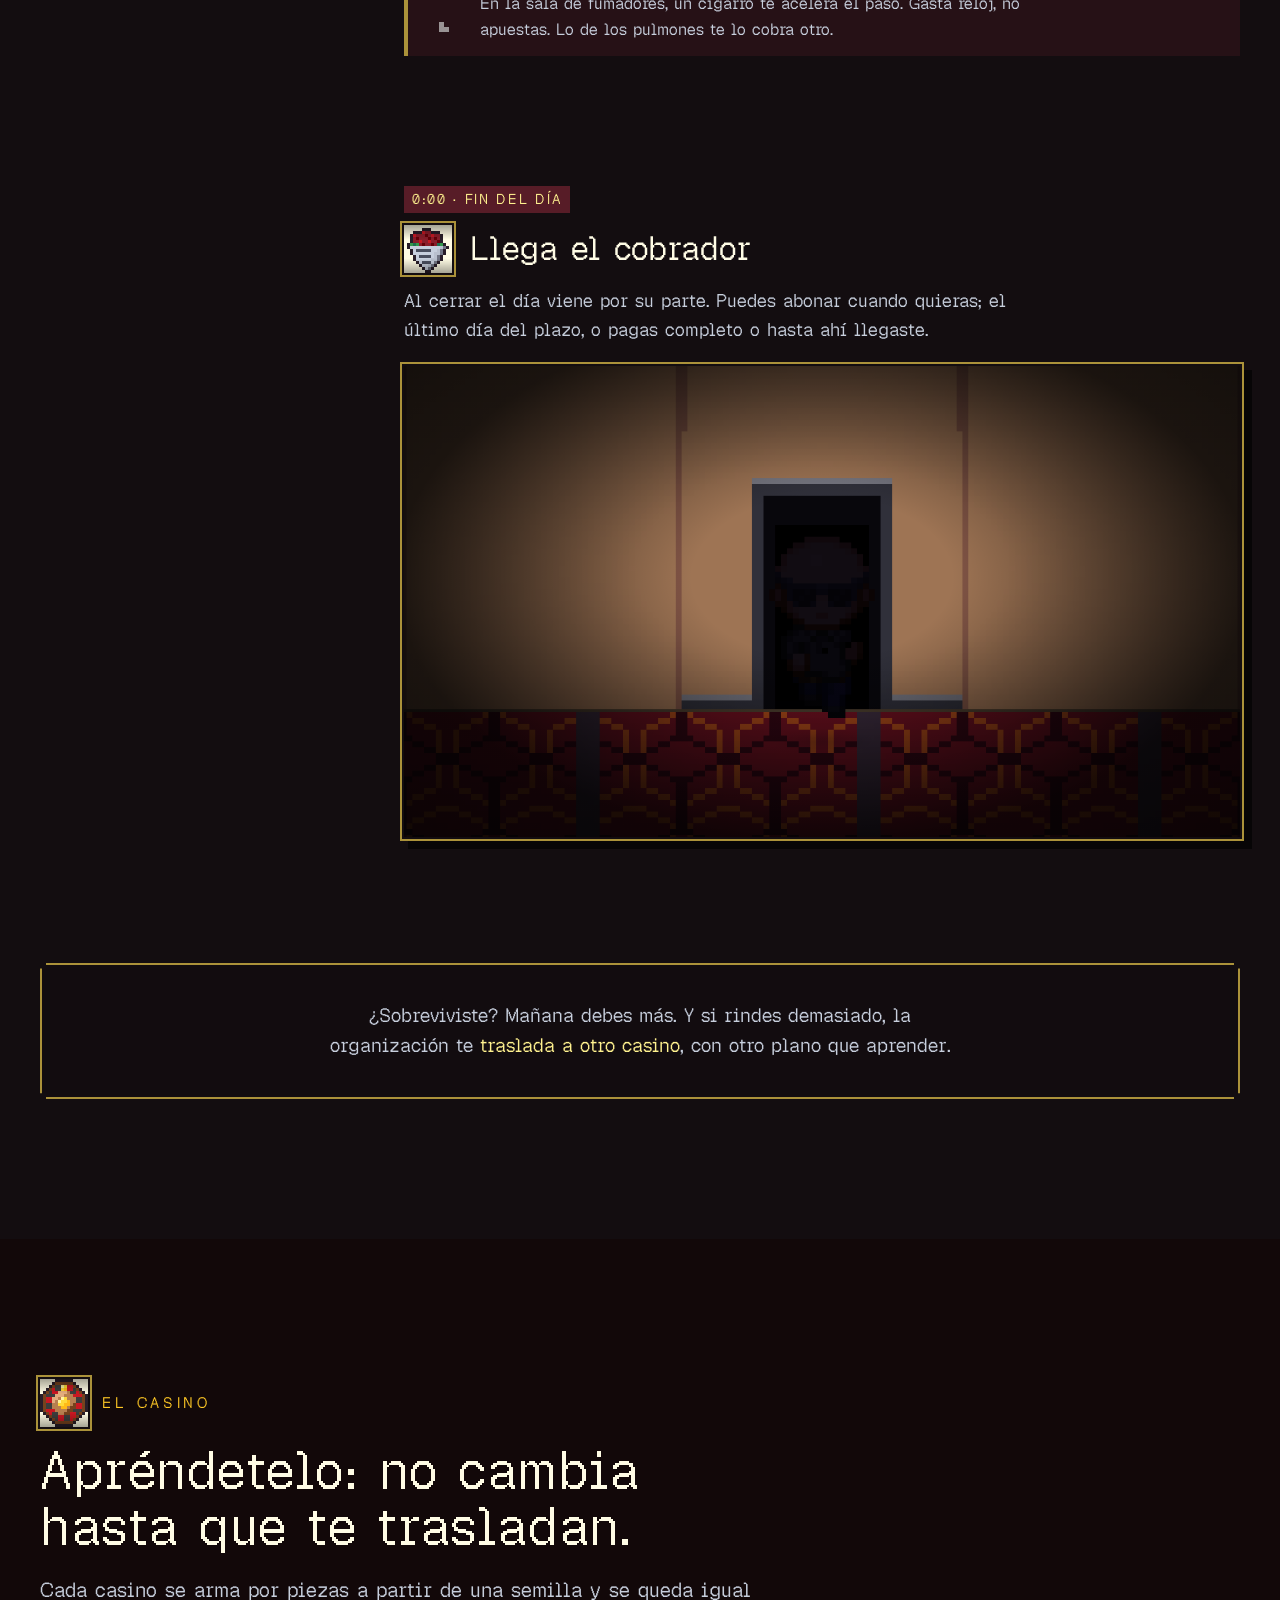
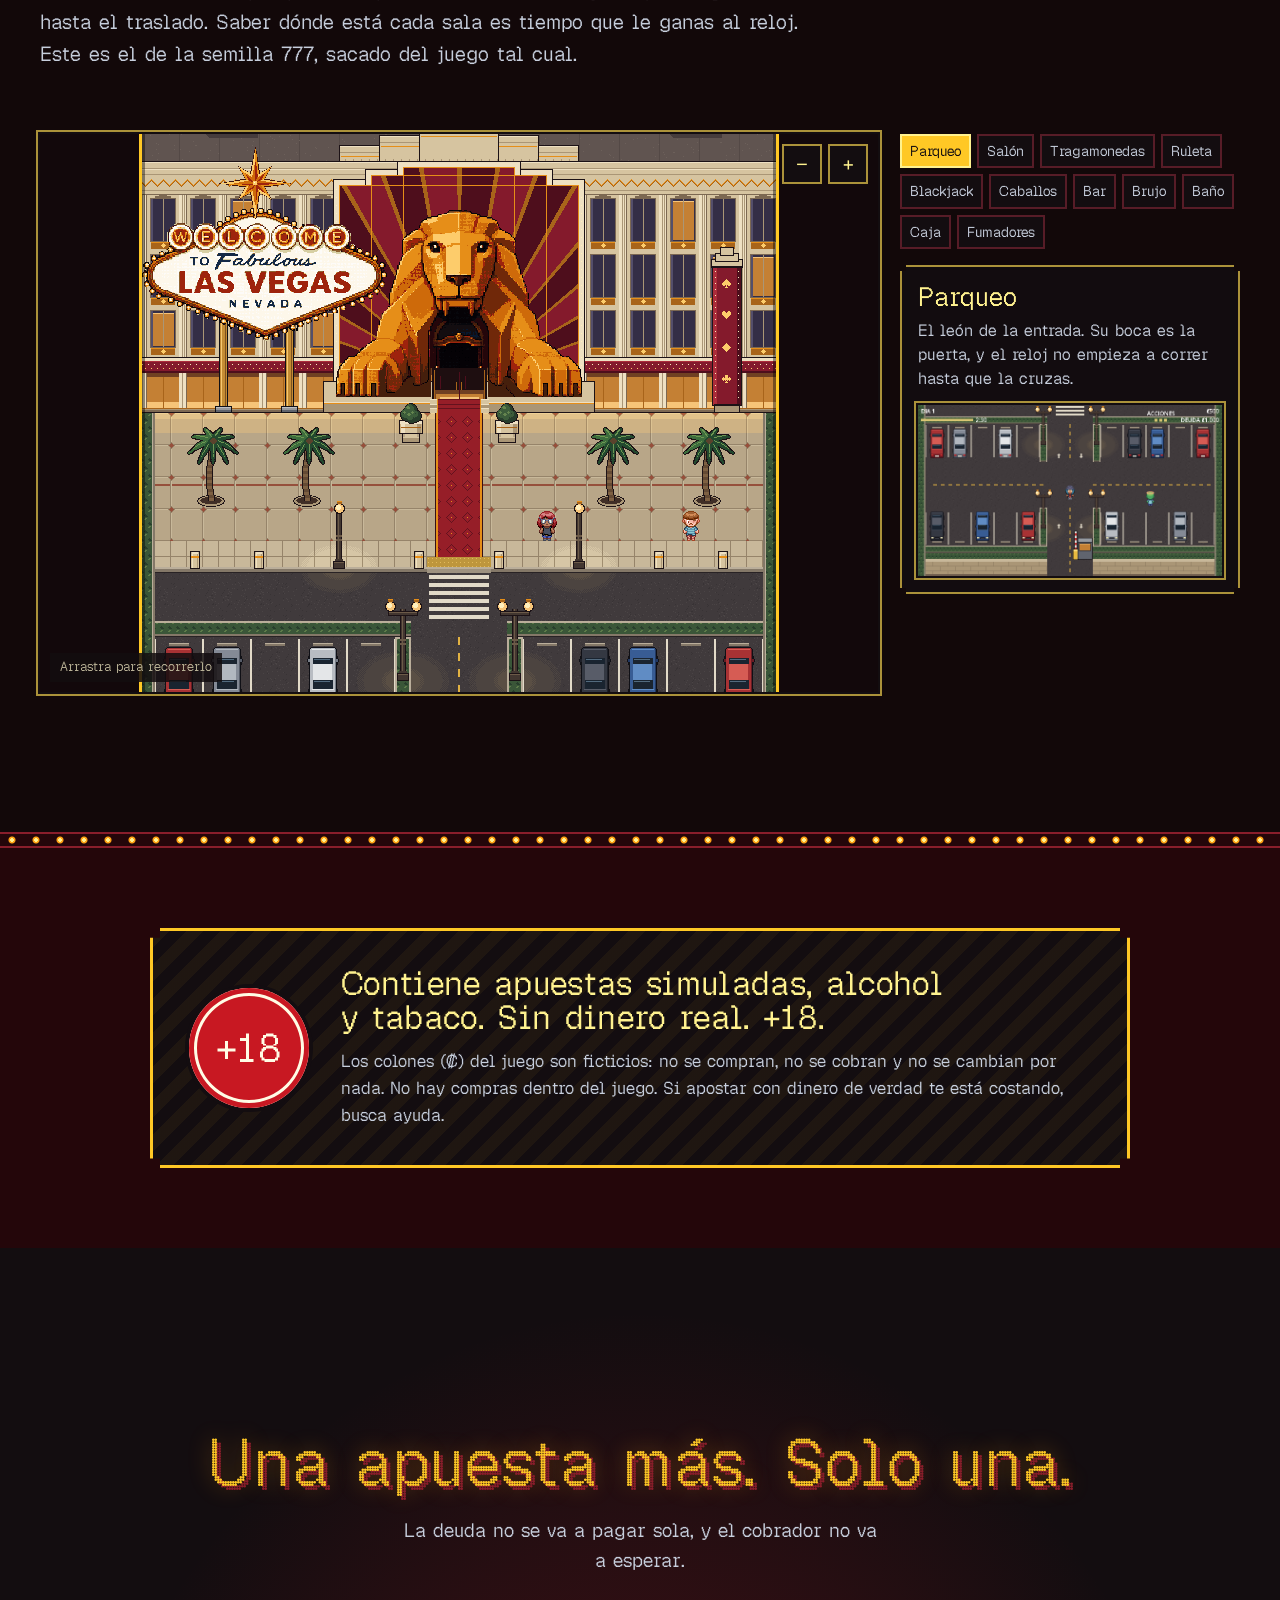
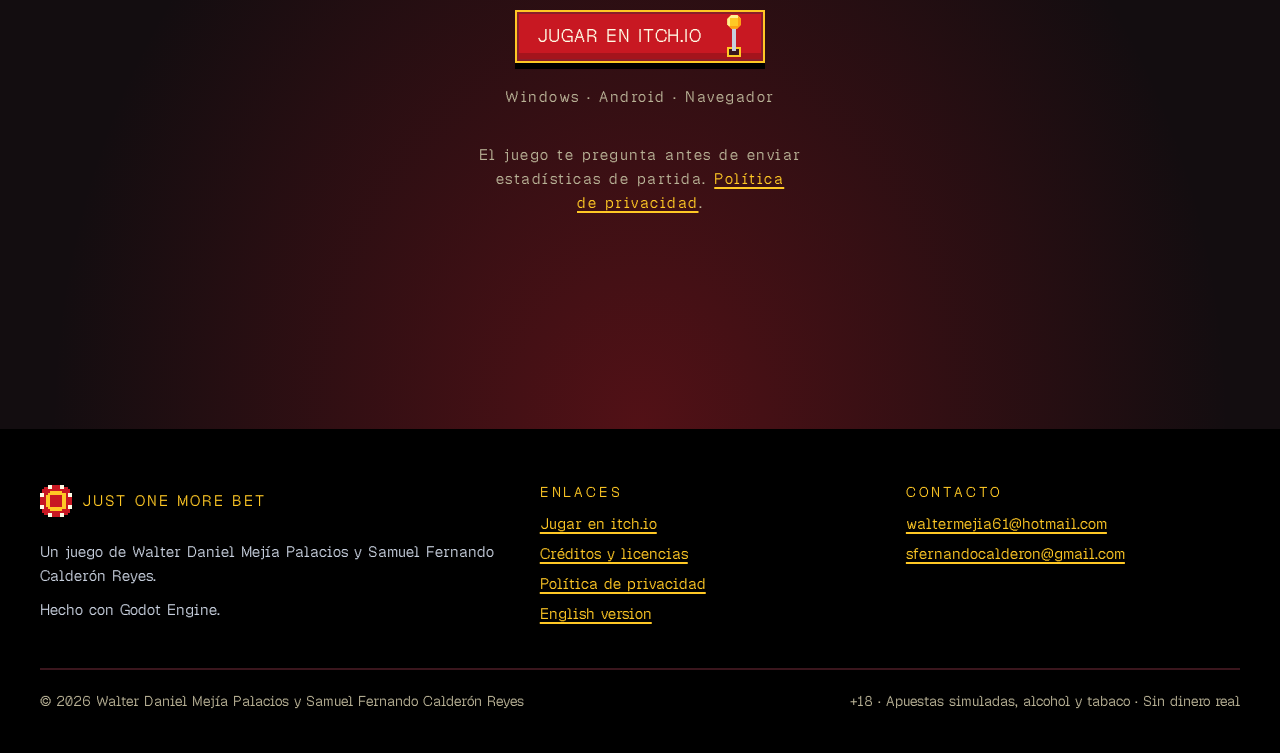
==== commit 02b2e682: "feat: trailer en espanol e ingles con su poster Los trailers llegan de game-video/out/: trailer_es.m" ====
--- a/index.html
+++ b/index.html
@@ -204,23 +204,23 @@
 					<h2 id="trailer-titulo" class="reveal">Cada noche viene por su parte.</h2>
 				</header>
 
-				<!-- TRAILER: el video vive en /media/trailer_es.mp4 (no esta en el repo hasta que exista).
-				     El poster es una captura real del juego. preload="none": no se descarga nada hasta
-				     que alguien pulsa reproducir. -->
-				<div class="screen" data-soon="El tráiler llega pronto">
+				<!-- TRAILER: /media/trailer_es.mp4 (35 MB, H.264 1080p60). El poster es su fotograma del
+				     segundo 16 (tools/build_poster.py). preload="none": no se descarga nada hasta que
+				     alguien pulsa reproducir; sin autoplay. -->
+				<div class="screen" data-soon="Tráiler no disponible">
 					<div class="screen__inner">
 						<video controls preload="none" playsinline poster="/assets/img/shots/poster-trailer.webp" aria-label="Tráiler de Just One More Bet">
 							<source src="/media/trailer_es.mp4" type="video/mp4">
 						</video>
-						<img class="screen__poster" src="/assets/img/shots/poster-trailer.webp" width="1280" height="720" loading="lazy" decoding="async" alt="">
+						<img class="screen__poster" src="/assets/img/shots/poster-trailer.webp" srcset="/assets/img/shots/poster-trailer-1x.webp 640w, /assets/img/shots/poster-trailer.webp 1280w" sizes="(max-width: 1080px) 100vw, 1000px" width="1280" height="720" loading="lazy" decoding="async" alt="">
 						<button class="screen__play" type="button">
 							<span class="chip-play" aria-hidden="true"><svg viewBox="0 0 8 10" shape-rendering="crispEdges"><path fill="#fffce5" d="M0 0h2v1h2v1h2v1h2v4H6v1H4v1H2v1H0z"/></svg></span>
 							<span class="screen__label">Reproducir tráiler</span>
 						</button>
-						<p class="screen__note" hidden>El tráiler está en producción. Mientras tanto, mira el casino aquí abajo.</p>
-					</div>
-				</div>
-				<p class="trailer__meta">El video solo se descarga cuando lo reproduces. Tiene sonido.</p>
+						<p class="screen__note" hidden>No se pudo cargar el tráiler. Prueba de nuevo más tarde o míralo en itch.io.</p>
+					</div>
+				</div>
+				<p class="trailer__meta">1 min 26 s · 35 MB · Tiene sonido. El video solo se descarga cuando lo reproduces.</p>
 			</div>
 		</section>
 
--- a/assets/css/site.css
+++ b/assets/css/site.css
@@ -869,6 +869,13 @@
 	margin: 0;
 }
 
+/* El marco y la sombra son box-shadow: no ocupan sitio en la maquetacion. Sobresalen 4 px por
+ * los lados y 16 px por abajo, asi que lo que vaya pegado a un .frame necesita al menos ese aire
+ * (--frame-clear). Sin el, el texto de debajo quedaba montado sobre el marco. */
+:root {
+	--frame-clear: 22px;
+}
+
 .frame {
 	position: relative;
 	overflow: hidden;
@@ -886,7 +893,7 @@
 	display: flex;
 	gap: 12px;
 	align-items: baseline;
-	margin-top: 14px;
+	margin-top: var(--frame-clear);
 	color: var(--cream);
 	font-size: 19px;
 	line-height: 1.4;
@@ -1443,6 +1450,7 @@
 
 .step .frame {
 	margin-top: 22px;
+	margin-bottom: calc(var(--frame-clear) + 8px);
 }
 
 .tables {
@@ -1455,7 +1463,7 @@
 }
 
 .table-card figcaption {
-	margin-top: 10px;
+	margin-top: var(--frame-clear);
 	font-size: 16px;
 	color: var(--mist);
 	line-height: 1.45;
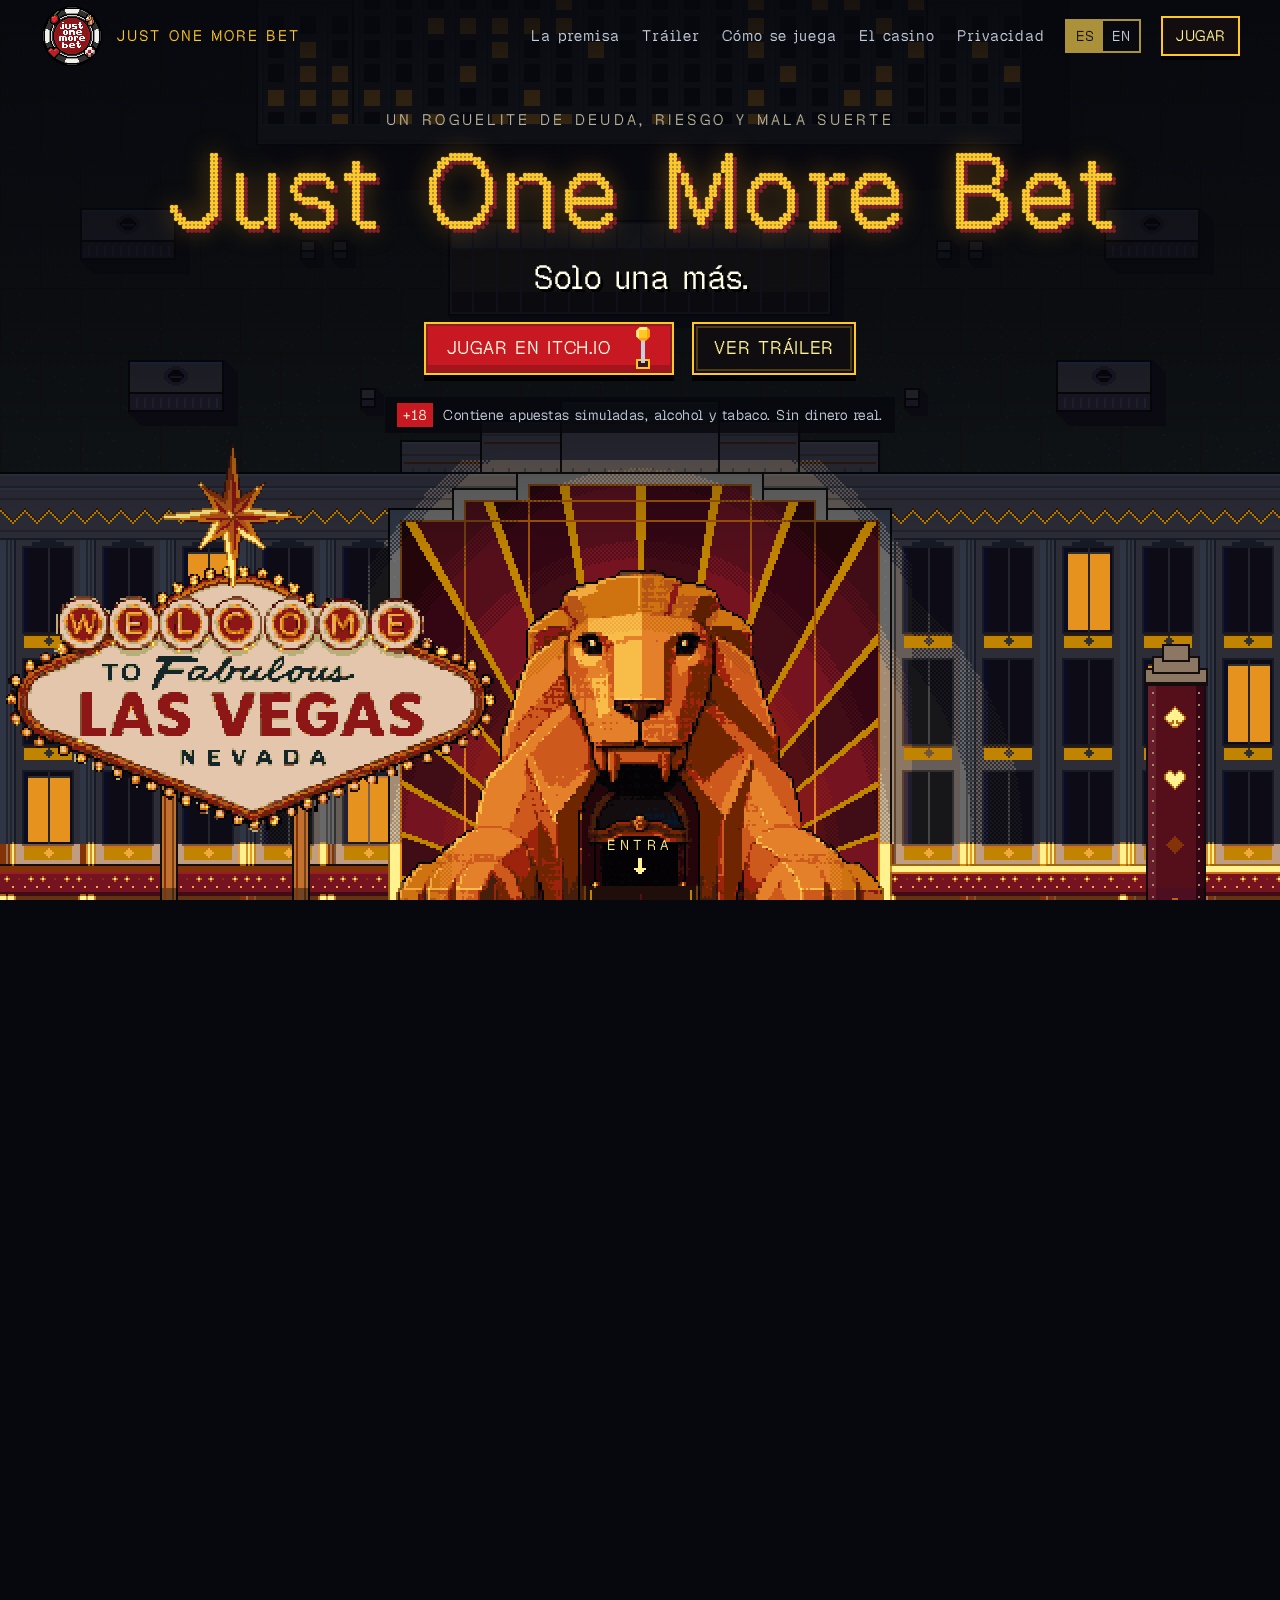
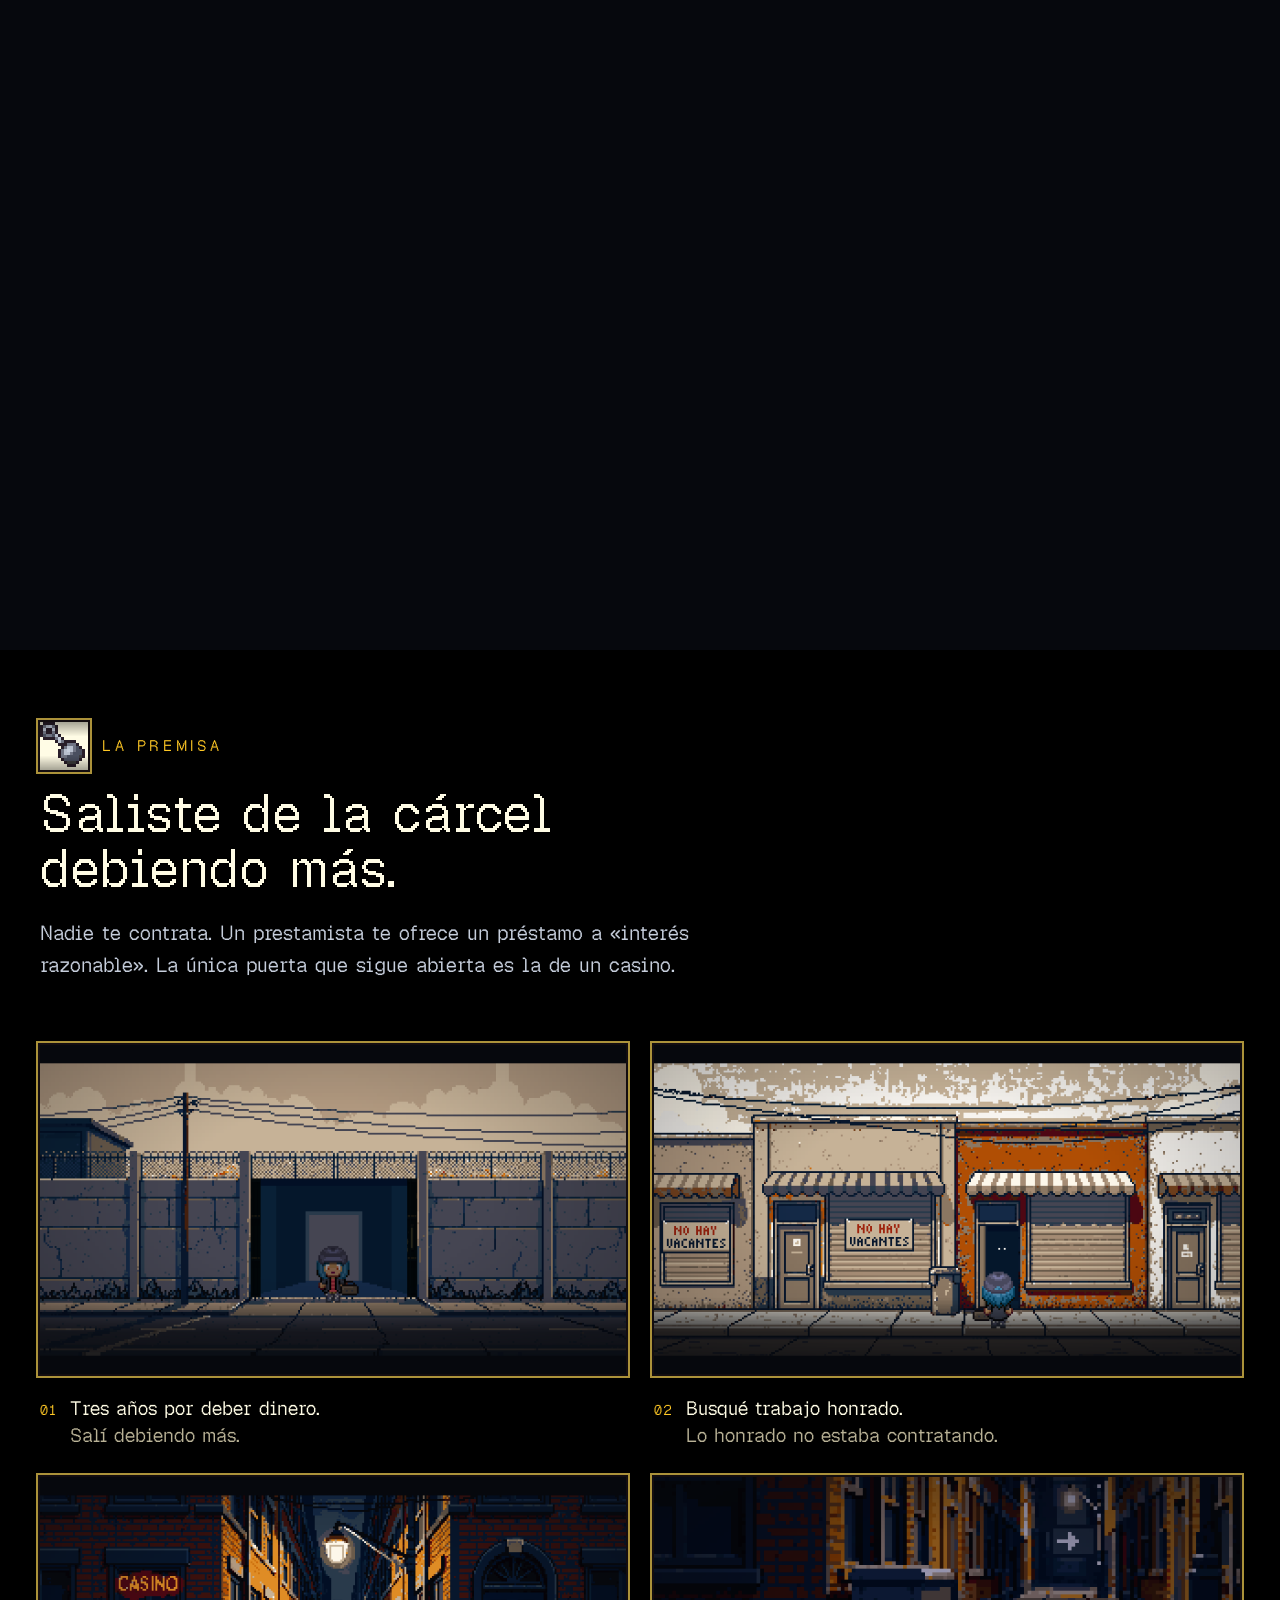
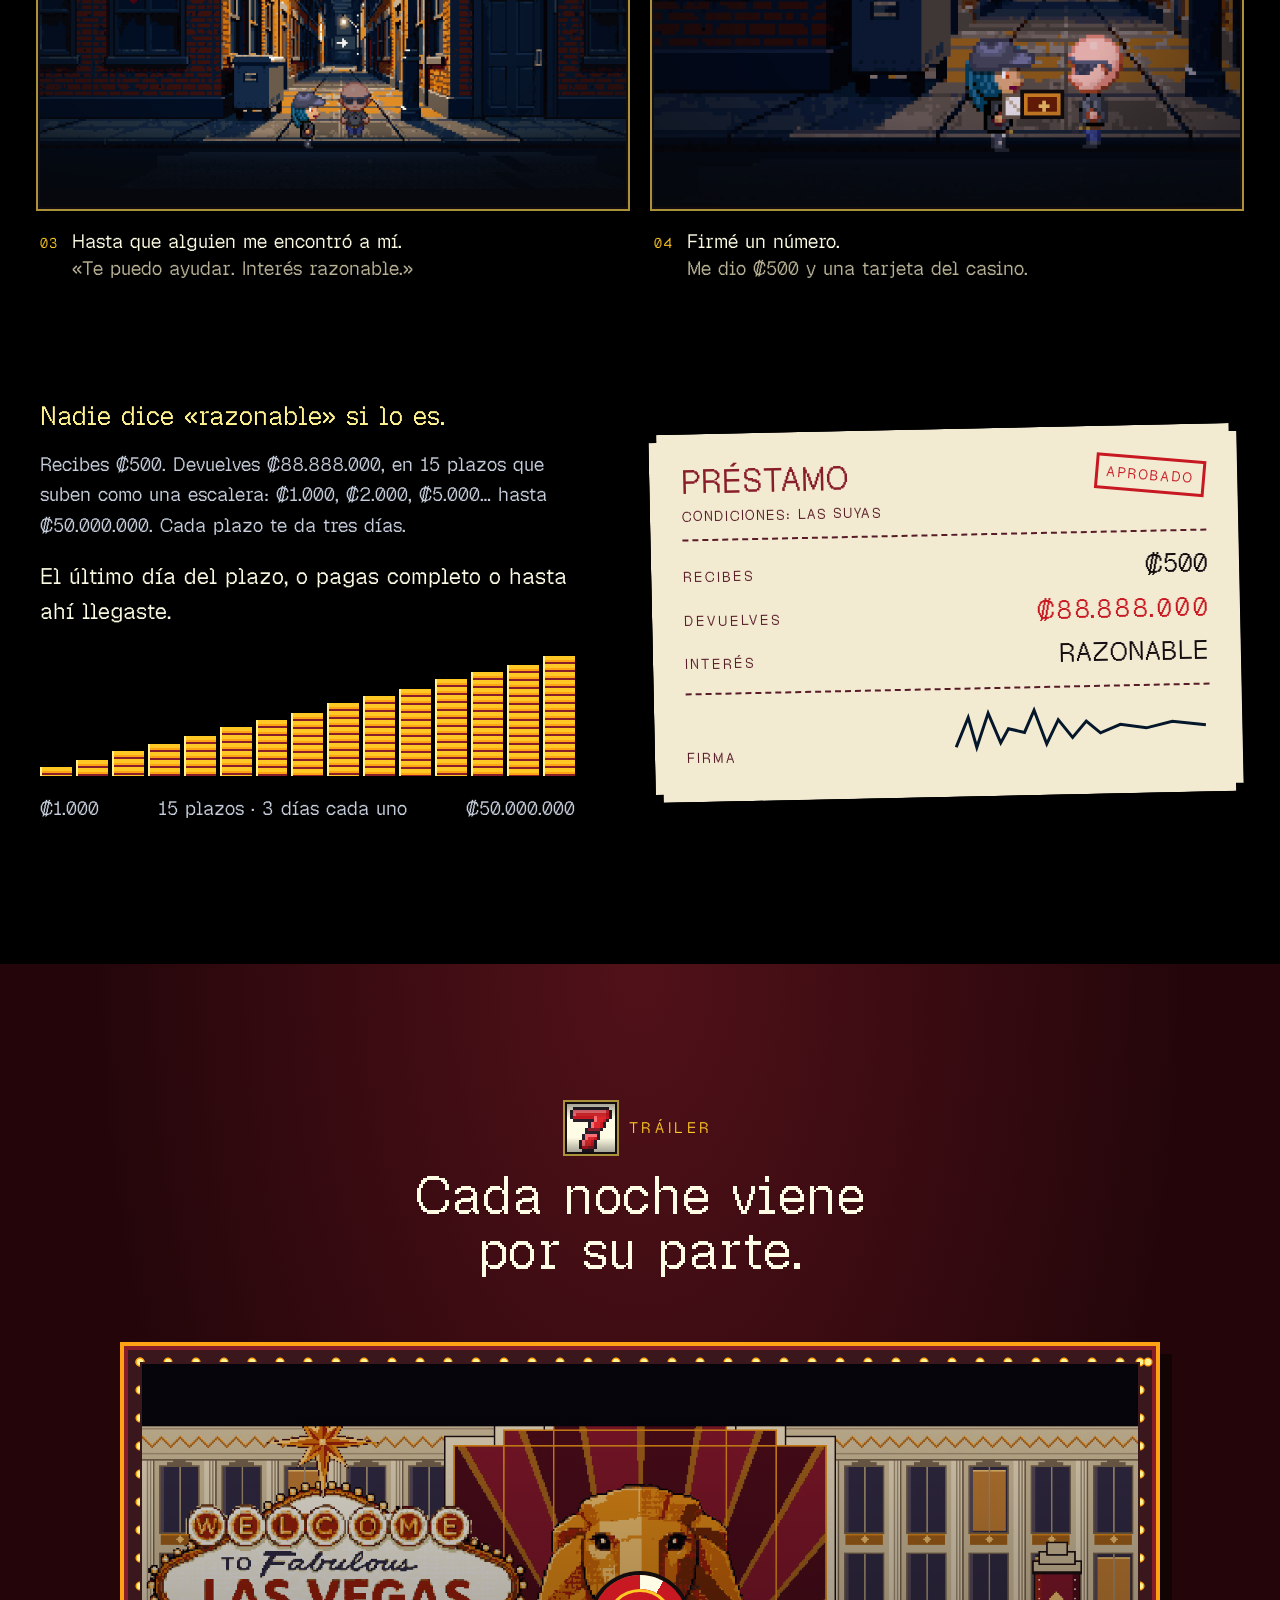
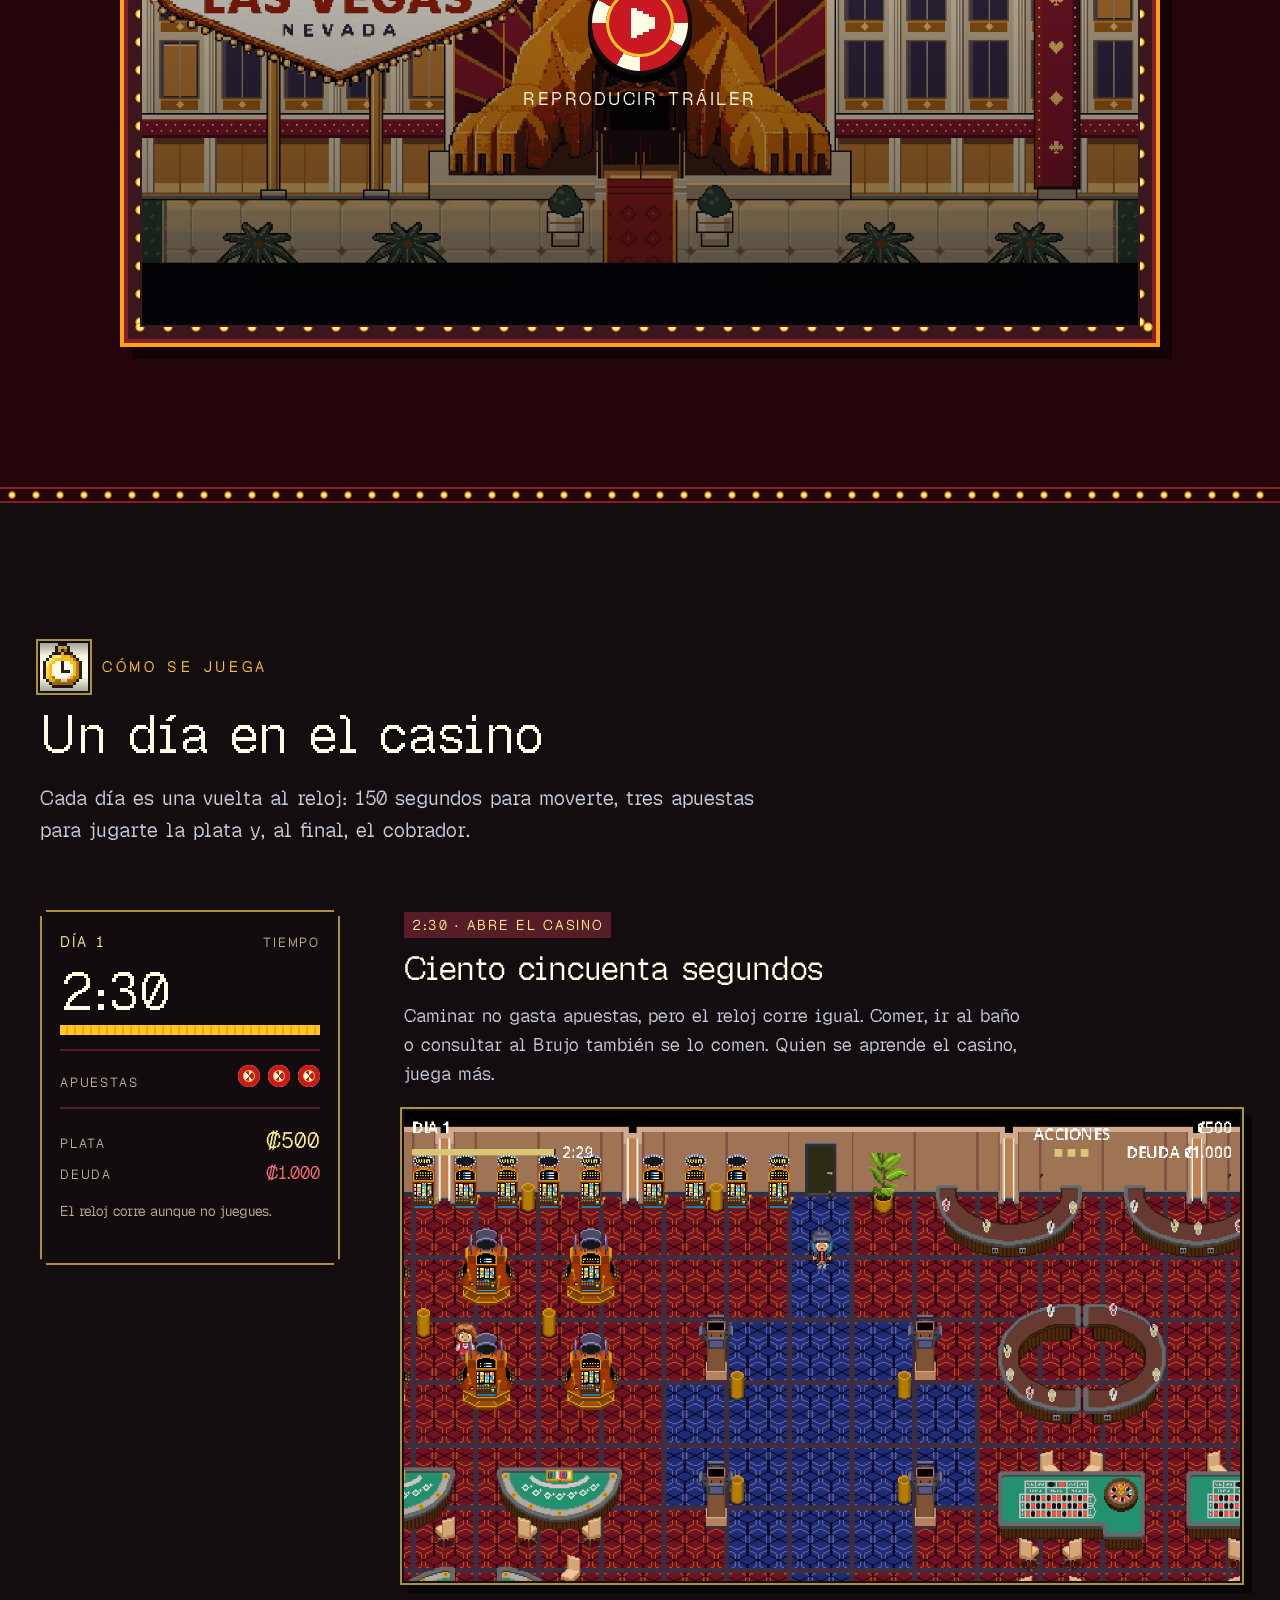
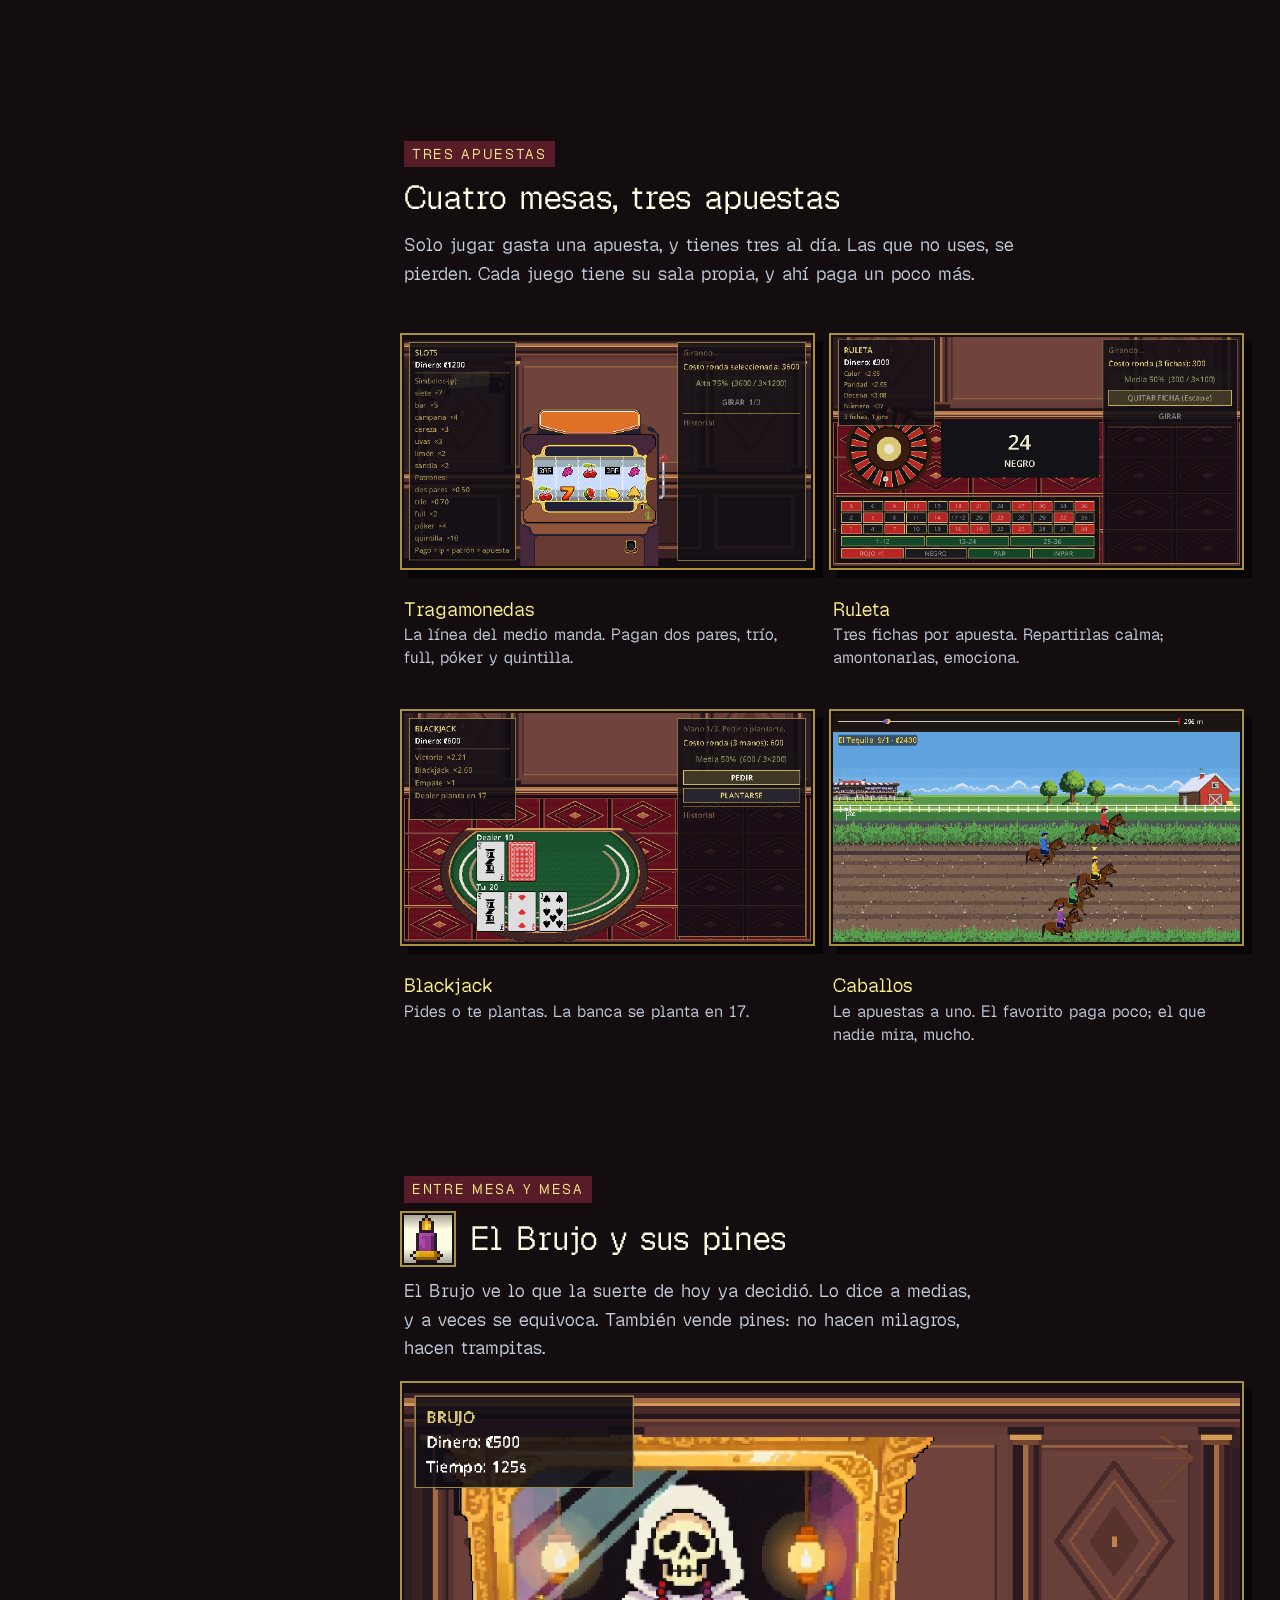
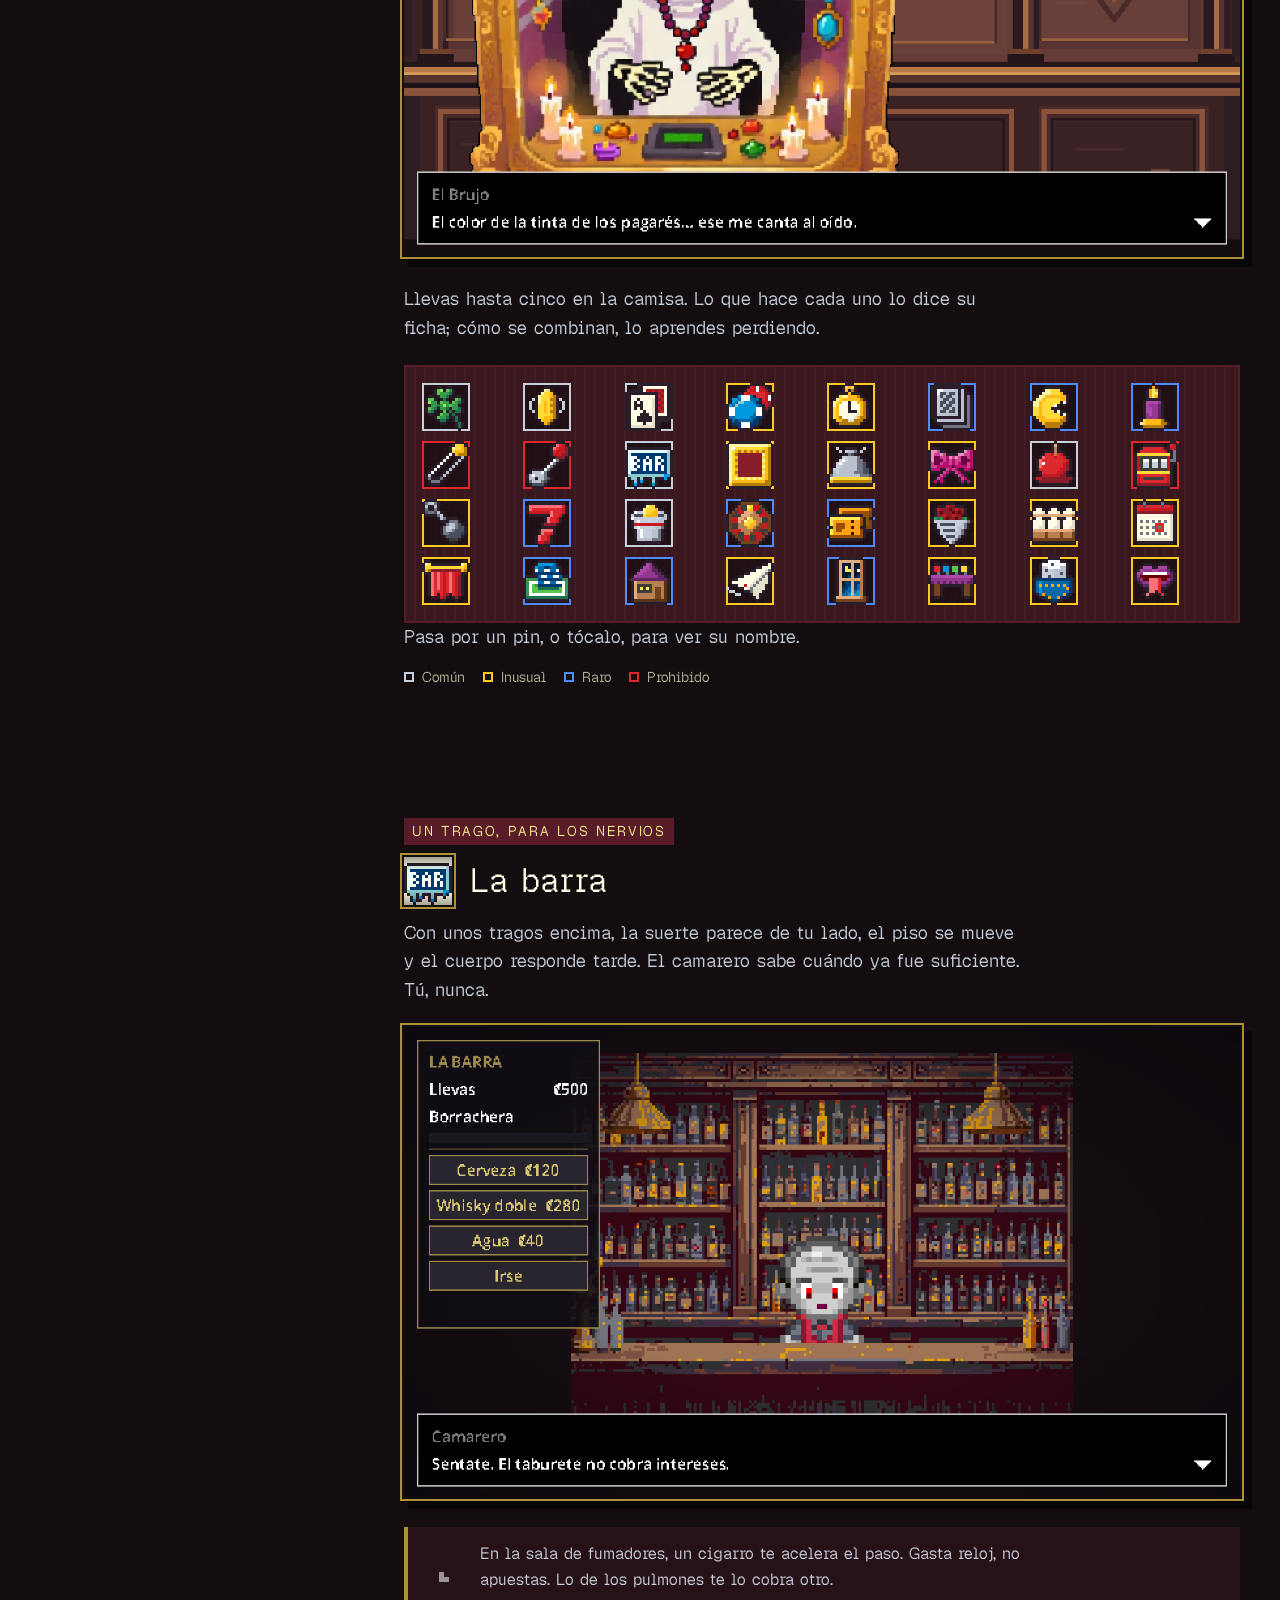
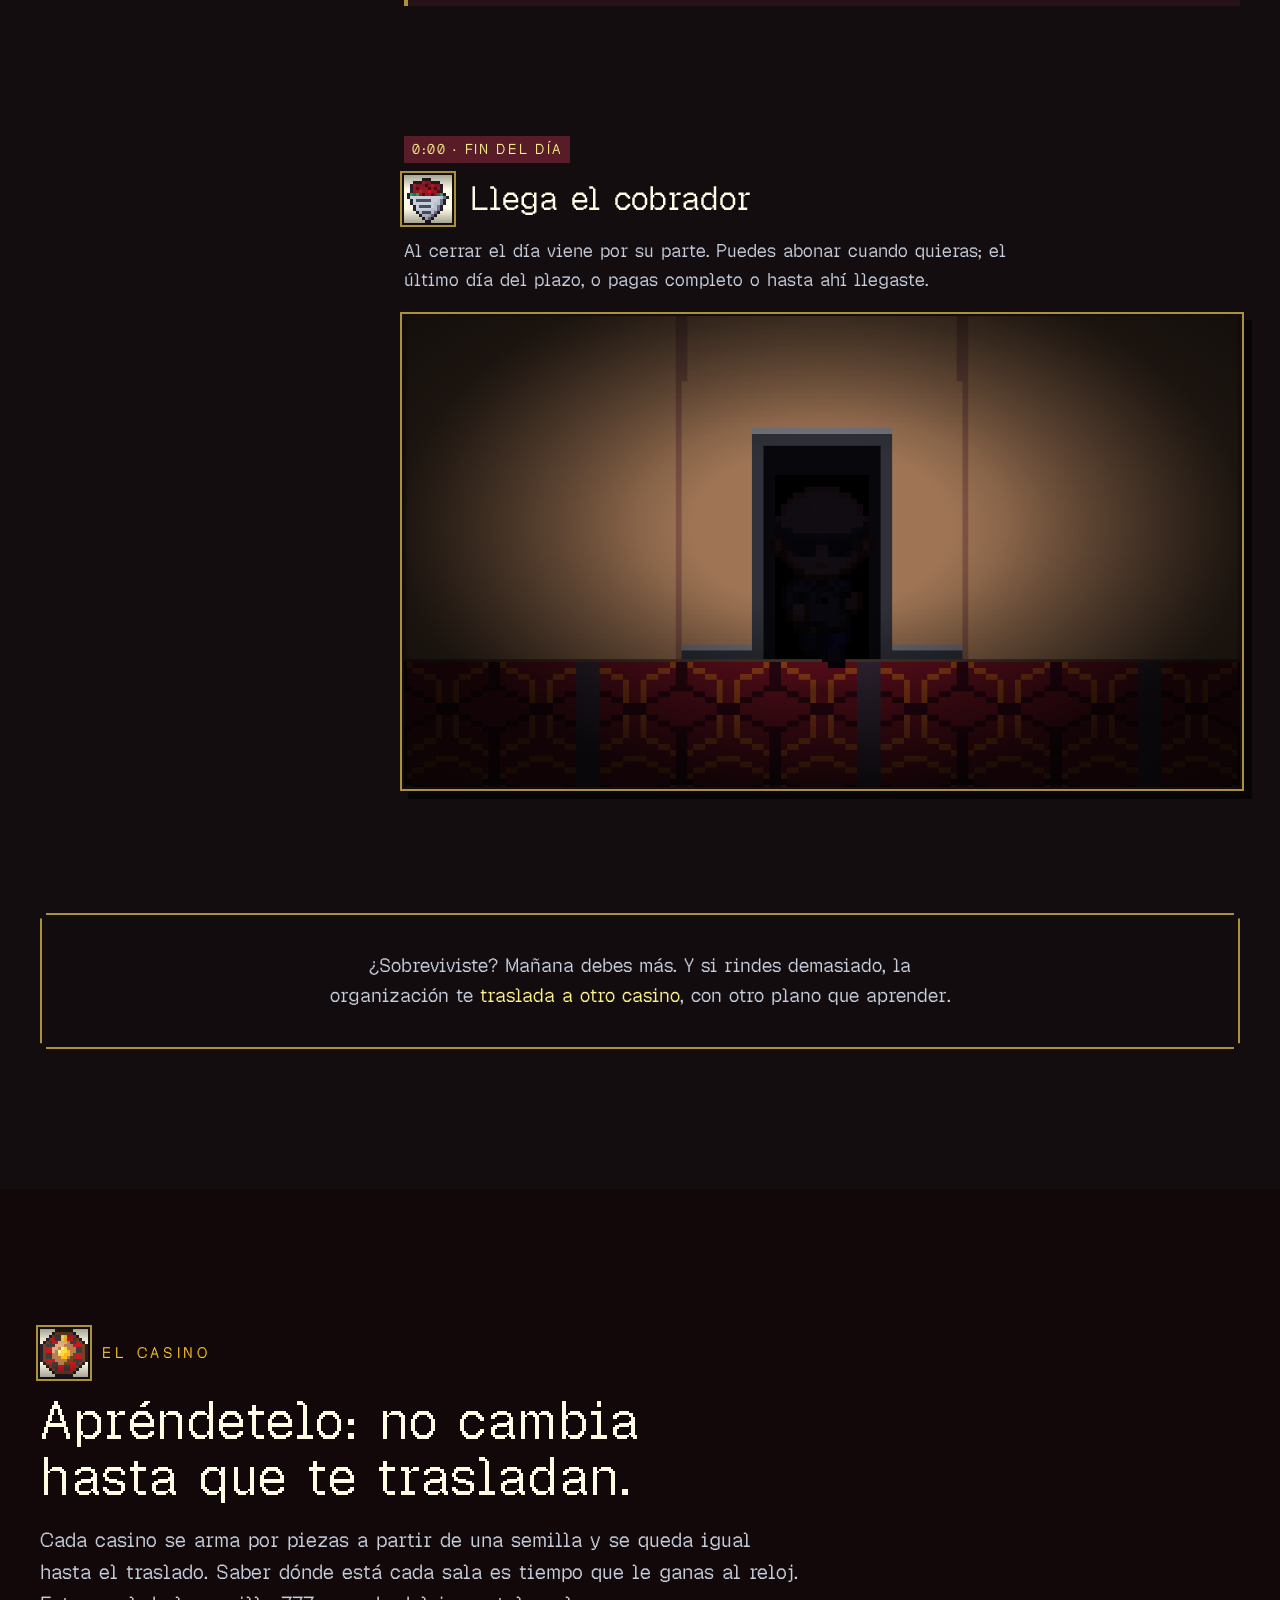
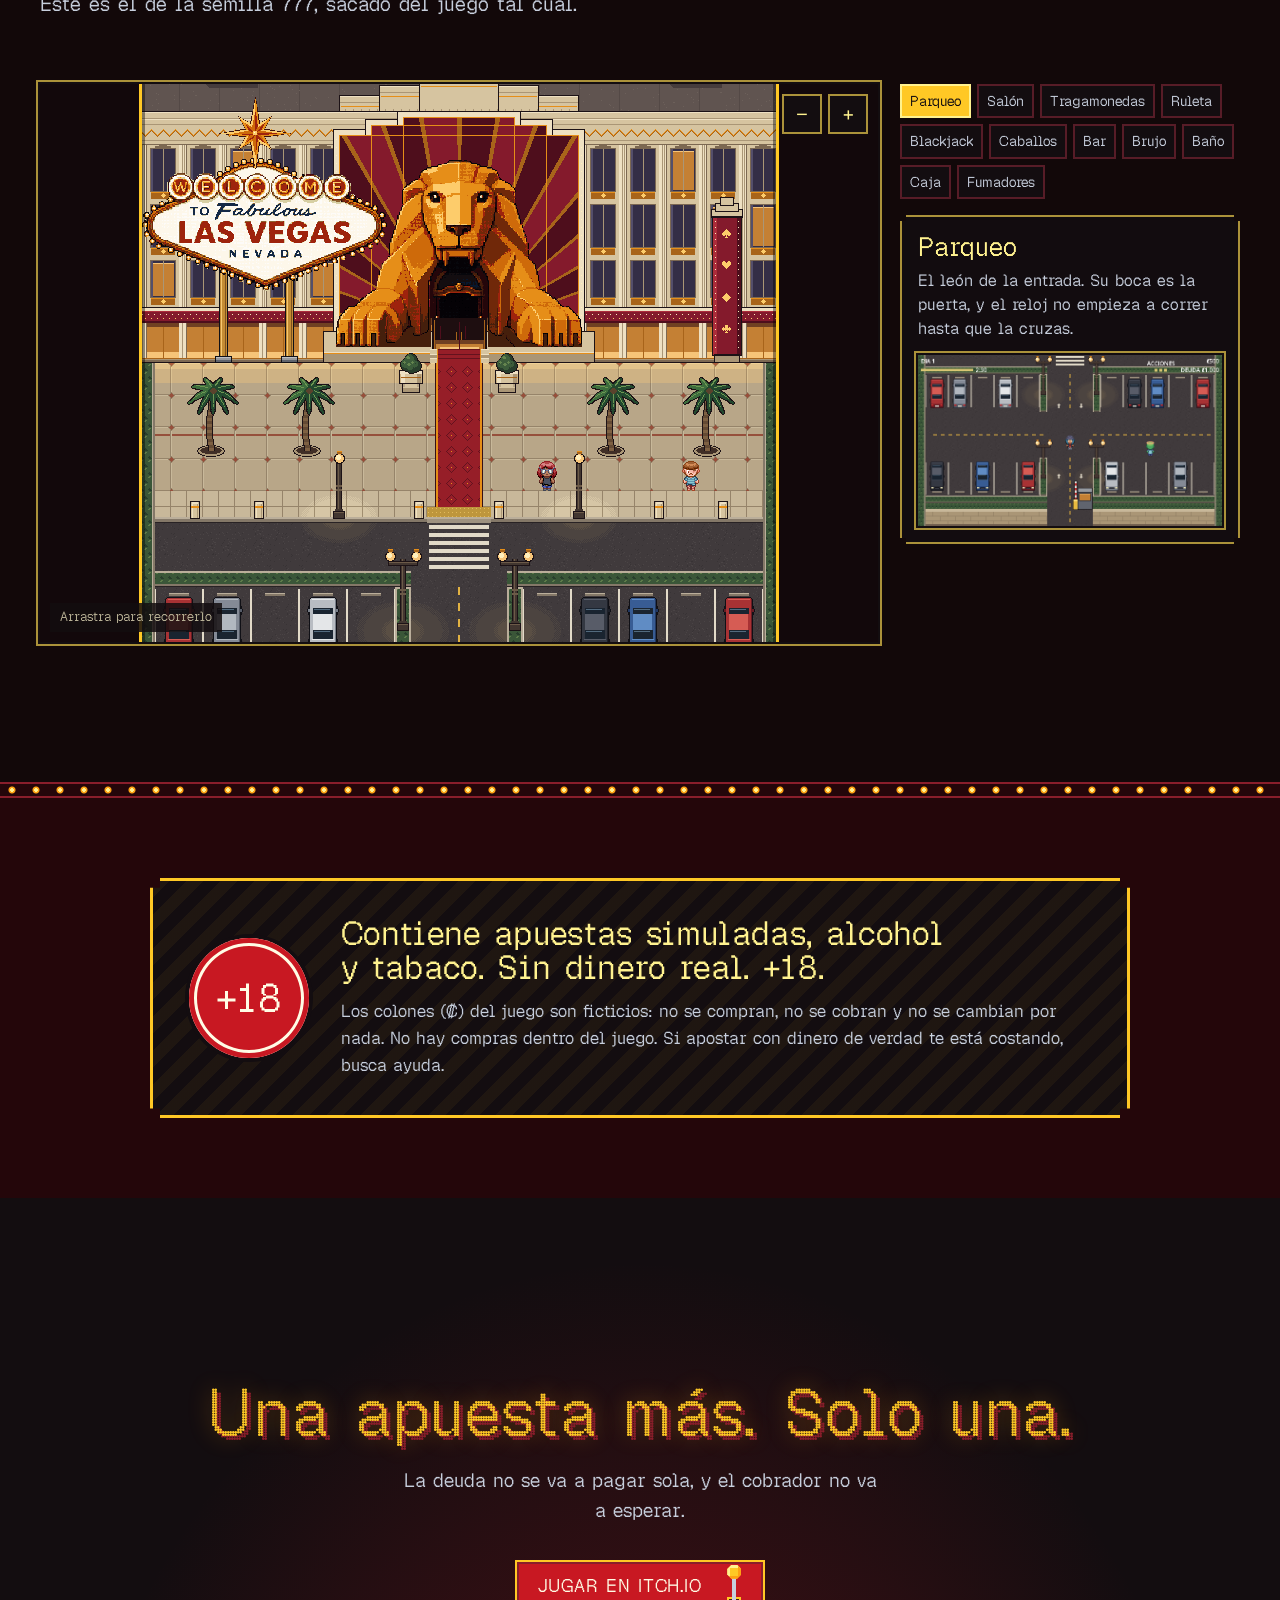
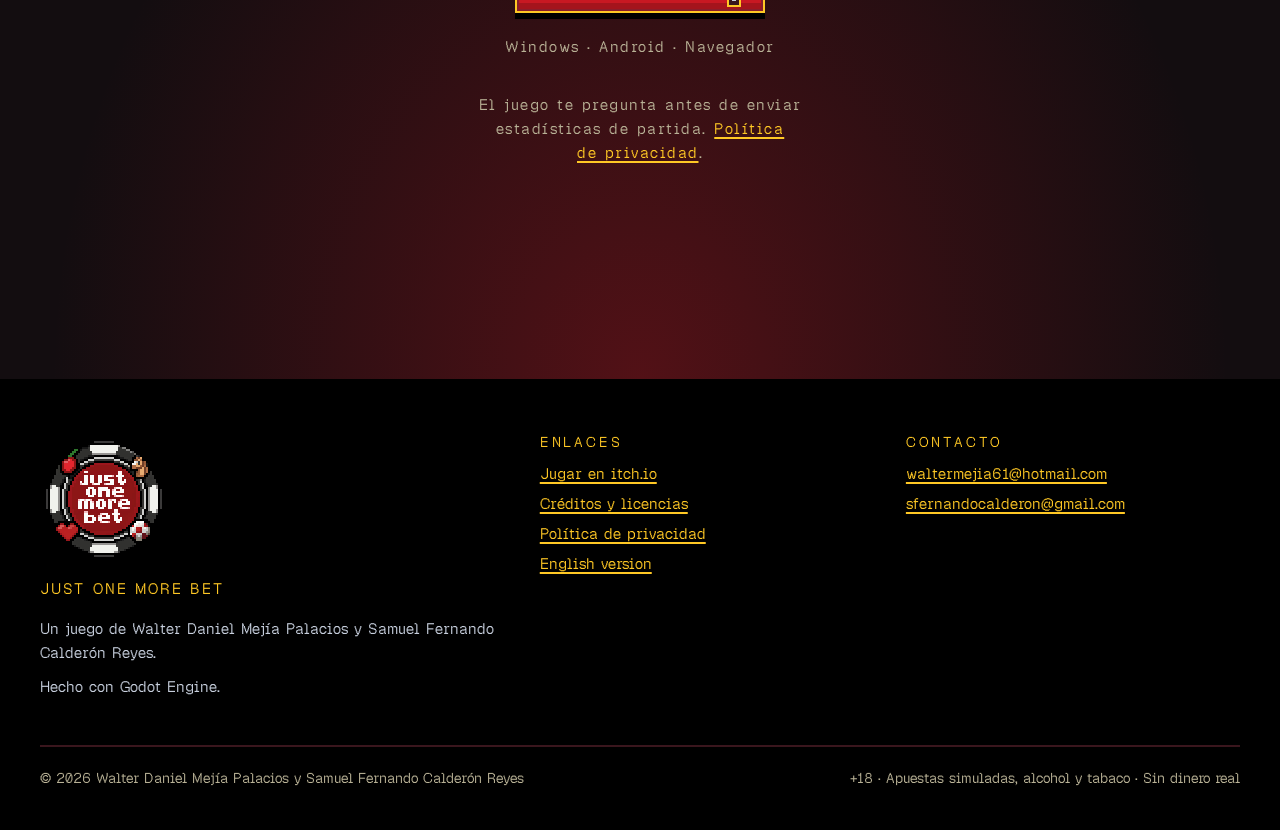
==== commit 0abfb9d2: "feat: logo propio, Privacidad en el menu y menu compacto - Logo del juego (la ficha de poker de asse" ====
--- a/index.html
+++ b/index.html
@@ -30,13 +30,15 @@
 	<meta name="twitter:image:alt" content="La entrada del casino de noche: un león dorado gigante cuya boca es la puerta.">
 
 	<link rel="icon" href="/favicon.ico" sizes="48x48">
-	<link rel="icon" href="/assets/img/icons/favicon.svg" type="image/svg+xml">
+	<link rel="icon" href="/assets/img/icons/favicon-64.png" type="image/png" sizes="64x64">
+	<link rel="icon" href="/assets/img/icons/favicon-32.png" type="image/png" sizes="32x32">
 	<link rel="apple-touch-icon" href="/assets/img/icons/apple-touch-icon.png">
 	<link rel="manifest" href="/site.webmanifest">
 	<link rel="preload" href="/assets/fonts/geist-pixel.woff2" as="font" type="font/woff2" crossorigin>
 	<link rel="preload" href="/assets/fonts/geist-pixel-bulbs.woff2" as="font" type="font/woff2" crossorigin>
 	<link rel="preload" href="/assets/img/hero/hero-back.webp" as="image" type="image/webp" fetchpriority="high">
 	<link rel="stylesheet" href="/assets/css/site.css">
+	<script src="/assets/js/menu.js" defer></script>
 	<script src="/assets/js/boot.js"></script>
 	<script src="/assets/js/site.js" defer></script>
 	<script type="application/ld+json">
@@ -65,20 +67,22 @@
 	<header class="topbar">
 		<div class="topbar__inner">
 			<a class="brand" href="/" aria-label="Just One More Bet, inicio">
-				<img src="/assets/img/icons/favicon.svg" alt="" width="32" height="32" class="pixelated">
+				<img class="brand__logo" src="/assets/img/logo/logo-spin.png" alt="" width="64" height="64">
 				<span class="brand__name">JUST ONE MORE BET</span>
 			</a>
-			<nav class="topbar__nav" aria-label="Secciones">
+			<nav class="topbar__nav" id="menu" popover aria-label="Secciones">
 				<a href="#premisa">La premisa</a>
 				<a href="#trailer">Tráiler</a>
 				<a href="#como-se-juega">Cómo se juega</a>
 				<a href="#casino">El casino</a>
+				<a href="/privacidad">Privacidad</a>
 			</nav>
 			<div class="lang" role="group" aria-label="Idioma">
 				<span aria-current="true" lang="es">ES</span>
 				<a href="/en" hreflang="en" lang="en">EN</a>
 			</div>
-			<a class="btn btn--small" href="#ITCH_URL">Jugar</a>
+			<a class="btn btn--small topbar__play" href="#ITCH_URL">Jugar</a>
+			<button class="menu-toggle" type="button" popovertarget="menu" aria-label="Menú"><span aria-hidden="true"></span></button>
 		</div>
 	</header>
 
@@ -220,7 +224,6 @@
 						<p class="screen__note" hidden>No se pudo cargar el tráiler. Prueba de nuevo más tarde o míralo en itch.io.</p>
 					</div>
 				</div>
-				<p class="trailer__meta">1 min 26 s · 35 MB · Tiene sonido. El video solo se descarga cuando lo reproduces.</p>
 			</div>
 		</section>
 
@@ -472,7 +475,7 @@
 		<div class="wrap">
 			<div class="footer__grid">
 				<div>
-					<a class="brand" href="/"><img src="/assets/img/icons/favicon.svg" alt="" width="32" height="32" class="pixelated"><span>JUST ONE MORE BET</span></a>
+					<a class="brand brand--footer" href="/"><img class="pixelated" src="/assets/img/logo/logo-64.png" alt="" width="128" height="128"><span>JUST ONE MORE BET</span></a>
 					<p style="margin-top:16px">Un juego de Walter Daniel Mejía Palacios y Samuel Fernando Calderón Reyes.</p>
 					<p>Hecho con Godot Engine.</p>
 				</div>
--- a/assets/css/site.css
+++ b/assets/css/site.css
@@ -57,7 +57,7 @@
 	--font-bulbs: "Geist Pixel Bulbs", "Geist Pixel", "JOMB Colon", ui-monospace, monospace;
 	--wrap: 1200px;
 	--gutter: clamp(16px, 4vw, 40px);
-	--topbar-h: 60px;
+	--topbar-h: 72px;
 	--step: 4px;
 	--ease-out: cubic-bezier(.2, .8, .2, 1);
 	--ease-snap: cubic-bezier(.5, 0, .2, 1.4);
@@ -302,6 +302,9 @@
 
 /* ---------------------------------------------------------------- Barra superior */
 
+/* La barra mide lo que el logo del juego a x1 (64 px) mas 4 px por lado: a x0.5 la letra de la
+ * ficha no se lee con ningun filtro, asi que la barra crece en vez de encoger el logo. */
+
 .topbar {
 	position: fixed;
 	inset: 0 0 auto;
@@ -328,7 +331,8 @@
 .brand {
 	display: inline-flex;
 	align-items: center;
-	gap: 10px;
+	gap: 12px;
+	flex: none;
 	color: var(--gold);
 	text-decoration: none;
 	font-size: 15px;
@@ -336,15 +340,52 @@
 	white-space: nowrap;
 }
 
-.brand img {
-	width: 32px;
-	height: 32px;
-}
-
+/* La ficha: una tira de 8 cuadros vista por una ventana de 64x64. Gira una vez al cargar y otra
+ * cada vez que se pasa por encima o se enfoca. */
+.brand__logo {
+	flex: none;
+	width: 64px;
+	height: 64px;
+	max-width: none;
+	object-fit: none;
+	object-position: 0 0;
+	image-rendering: pixelated;
+	image-rendering: crisp-edges;
+	/* Sin fill-mode: al acabar vuelve al cuadro 0, el logo quieto (el final de la tira, -512 px,
+	 * ya cae fuera de ella). */
+	animation: chip-spin-load .8s steps(8) 1.6s 1;
+}
+
+.brand:hover .brand__logo,
+.brand:focus-visible .brand__logo {
+	animation: chip-spin .8s steps(8) 1;
+}
+
+@keyframes chip-spin-load {
+	from { object-position: 0 0; }
+	to { object-position: -512px 0; }
+}
+
+@keyframes chip-spin {
+	from { object-position: 0 0; }
+	to { object-position: -512px 0; }
+}
+
+/* El menu es un popover nativo: en pantalla ancha se muestra en linea y el atributo no hace nada;
+ * en estrecha lo abre la hamburguesa, sin JavaScript, y se cierra al tocar fuera o con Esc. */
 .topbar__nav {
 	display: flex;
 	gap: 22px;
-	margin-left: auto;
+	position: static;
+	inset: auto;
+	width: auto;
+	height: auto;
+	margin: 0 0 0 auto;
+	padding: 0;
+	overflow: visible;
+	border: 0;
+	background: none;
+	color: inherit;
 }
 
 .topbar__nav a {
@@ -352,14 +393,23 @@
 	font-size: 15px;
 	text-decoration: none;
 	letter-spacing: .06em;
-}
-
-.topbar__nav a:hover {
+	white-space: nowrap;
+}
+
+.topbar__nav a:hover,
+.topbar__nav a[aria-current="page"] {
 	color: var(--gold-hi);
+}
+
+.topbar__nav a[aria-current="page"] {
+	text-decoration: underline;
+	text-decoration-thickness: 2px;
+	text-underline-offset: 6px;
 }
 
 .lang {
 	display: inline-flex;
+	flex: none;
 	border: 2px solid var(--brass);
 	font-size: 14px;
 }
@@ -376,17 +426,93 @@
 	color: var(--ink);
 }
 
-@media (max-width: 860px) {
-	.topbar__nav {
+.topbar__play {
+	flex: none;
+	white-space: nowrap;
+}
+
+.menu-toggle {
+	display: none;
+	flex: none;
+	place-items: center;
+	width: 44px;
+	height: 40px;
+	padding: 0;
+	border: 0;
+	background: var(--ink);
+	color: var(--gold-hi);
+	cursor: pointer;
+	box-shadow: inset 0 0 0 2px var(--gold), 0 4px 0 0 #000;
+}
+
+/* Tres barras de pixel: la de en medio es el elemento, las otras dos sus sombras. */
+.menu-toggle span {
+	width: 20px;
+	height: 4px;
+	background: currentColor;
+	box-shadow: 0 -7px 0 currentColor, 0 7px 0 currentColor;
+}
+
+.menu-toggle:hover {
+	background: var(--wine-2);
+}
+
+/* Sin el nombre al lado: la ficha ya lo lleva escrito. */
+@media (max-width: 1179px) {
+	.brand__name {
 		display: none;
+	}
+}
+
+/* Por debajo de esto el menu no cabe en linea en ES ni en EN: pasa a la hamburguesa. */
+@media (max-width: 1023px) {
+	.menu-toggle {
+		display: grid;
 	}
 
 	.lang {
 		margin-left: auto;
 	}
 
-	.brand__name {
+	.topbar__nav:not(:popover-open) {
 		display: none;
+	}
+
+	.topbar__nav:popover-open {
+		position: fixed;
+		inset: var(--topbar-h) 0 auto auto;
+		display: flex;
+		flex-direction: column;
+		gap: 0;
+		width: min(100vw, 340px);
+		margin: 0;
+		padding: 10px 0 14px;
+		background: rgb(19 13 16 / .98);
+		box-shadow: inset 0 2px 0 var(--wine-2), inset 2px 0 0 var(--wine-2), 0 4px 0 rgb(0 0 0 / .5);
+	}
+
+	.topbar__nav:popover-open::backdrop {
+		background: rgb(6 8 13 / .55);
+	}
+
+	.topbar__nav:popover-open a {
+		padding: 12px var(--gutter);
+		font-size: 18px;
+	}
+
+	.topbar__nav:popover-open a:hover,
+	.topbar__nav:popover-open a:focus-visible {
+		background: var(--wine-1);
+	}
+}
+
+@media (max-width: 420px) {
+	.topbar__inner {
+		gap: 12px;
+	}
+
+	.topbar__play {
+		padding-inline: 10px;
 	}
 }
 
@@ -1283,15 +1409,6 @@
 .screen.is-playing .screen__poster {
 	display: none;
 }
-
-.trailer__meta {
-	margin: 26px auto 0;
-	max-width: 1040px;
-	color: var(--sand);
-	font-size: 15px;
-	text-align: center;
-}
-
 /* ---------------------------------------------------------------- Un dia en el casino */
 
 .day {
@@ -2050,6 +2167,17 @@
 	}
 }
 
+.brand--footer {
+	flex-direction: column;
+	align-items: flex-start;
+	gap: 14px;
+}
+
+.brand--footer img {
+	width: 128px;
+	height: 128px;
+}
+
 .footer h2 {
 	margin: 0 0 12px;
 	font-size: 14px;
@@ -2407,4 +2535,10 @@
 	.hero__enter svg {
 		display: none;
 	}
-}
+
+	.brand__logo,
+	.brand:hover .brand__logo,
+	.brand:focus-visible .brand__logo {
+		animation: none;
+	}
+}
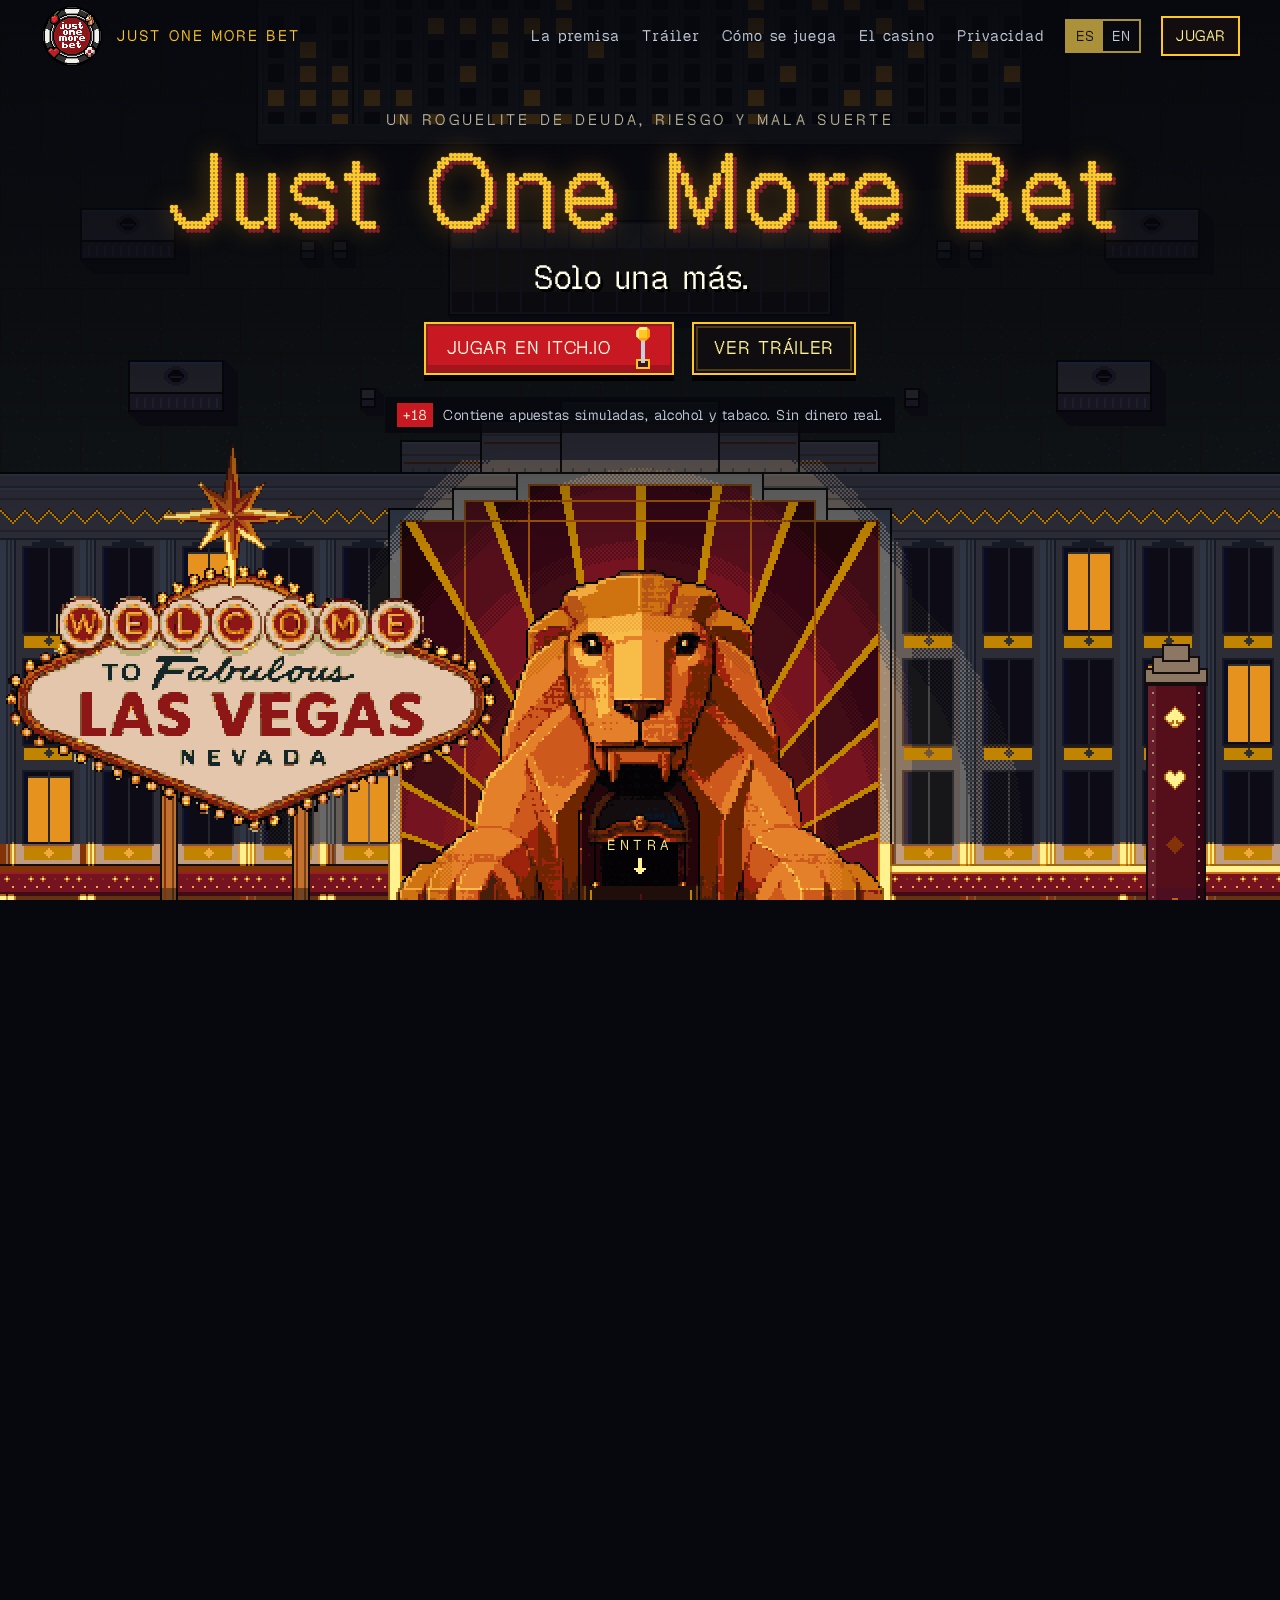
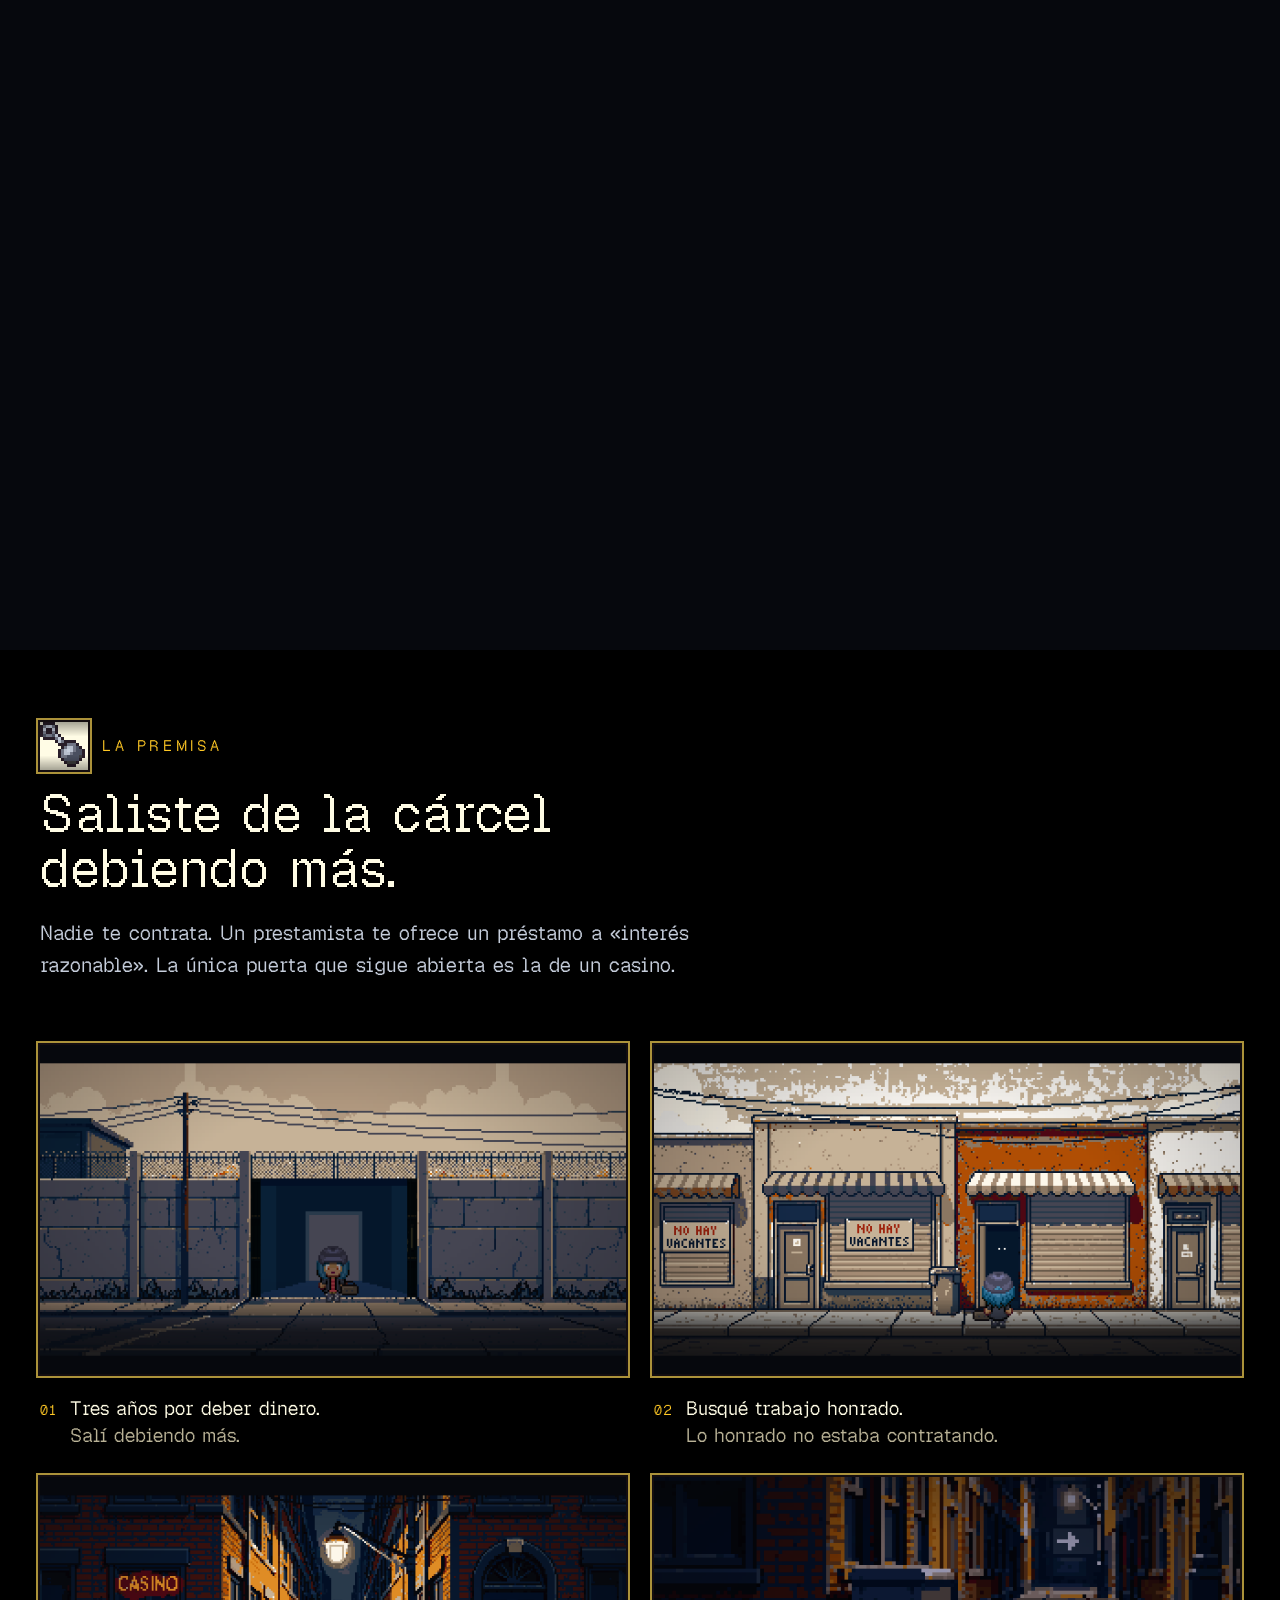
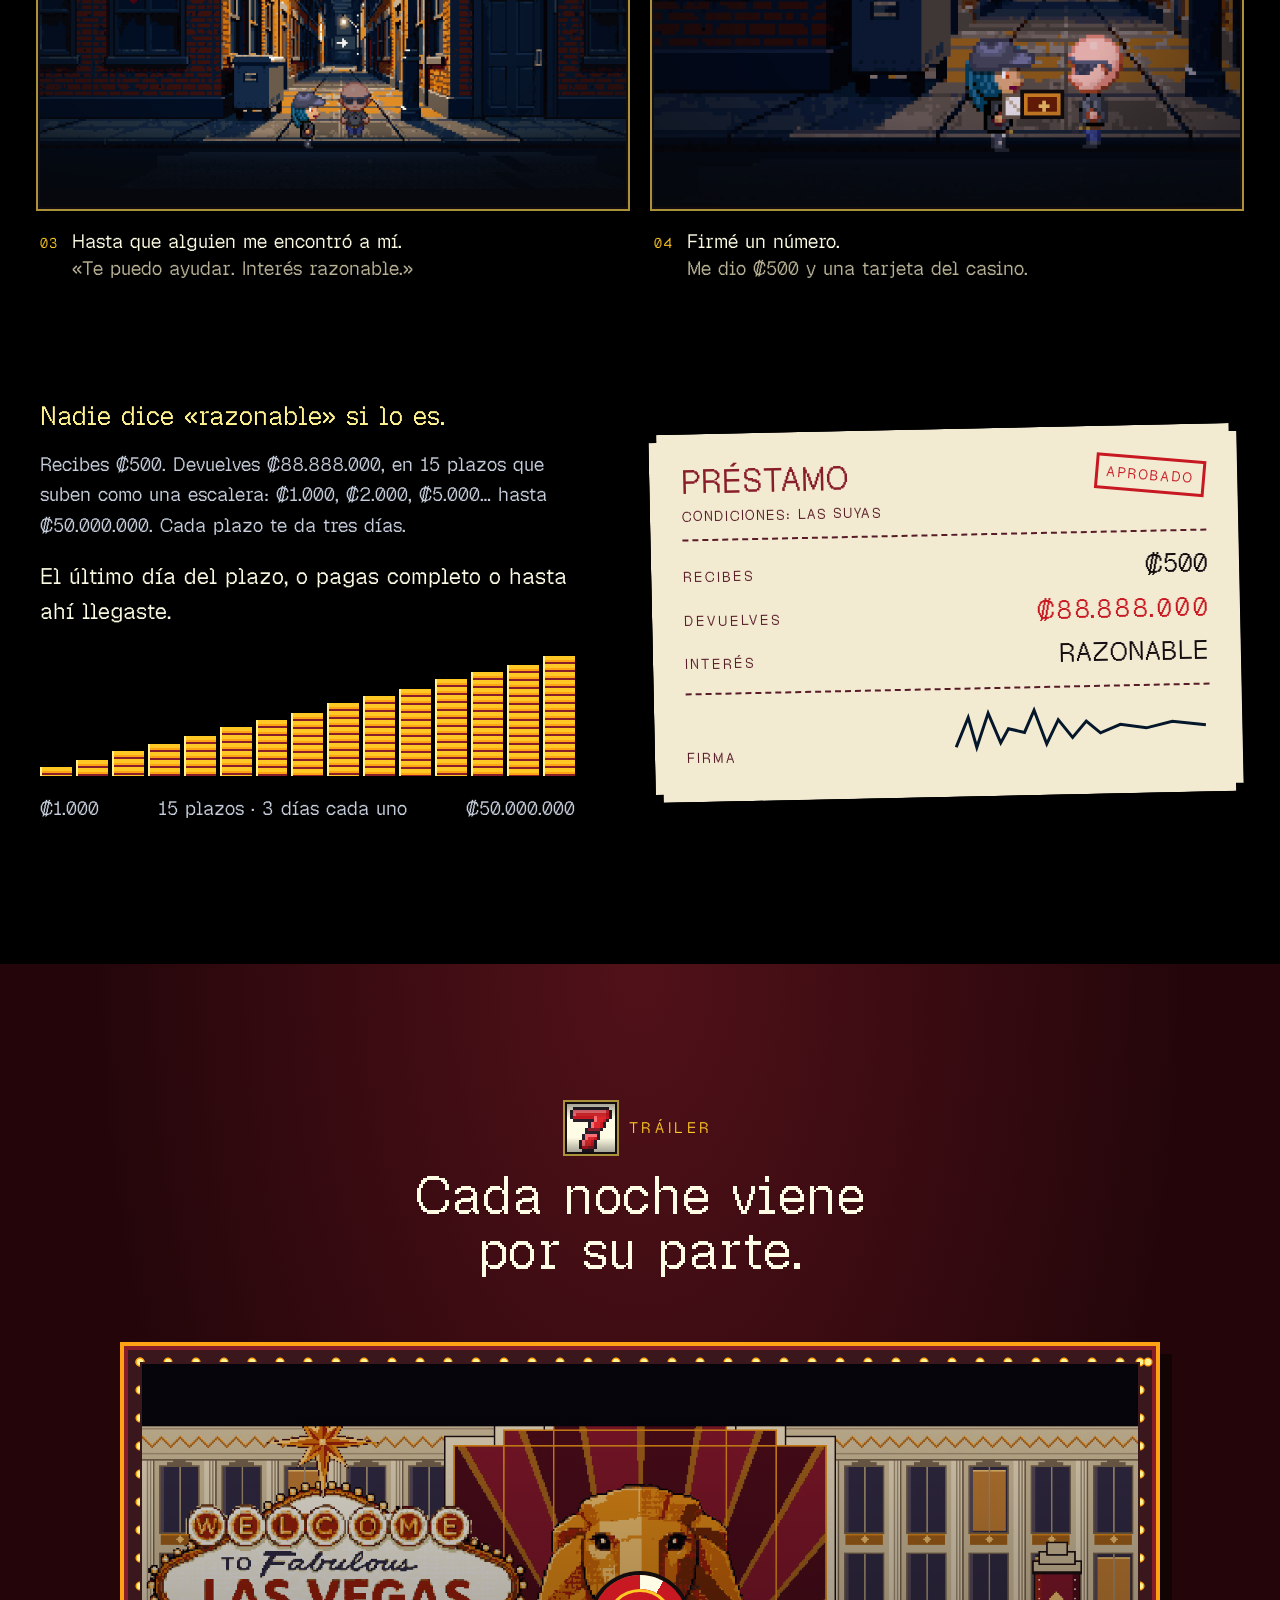
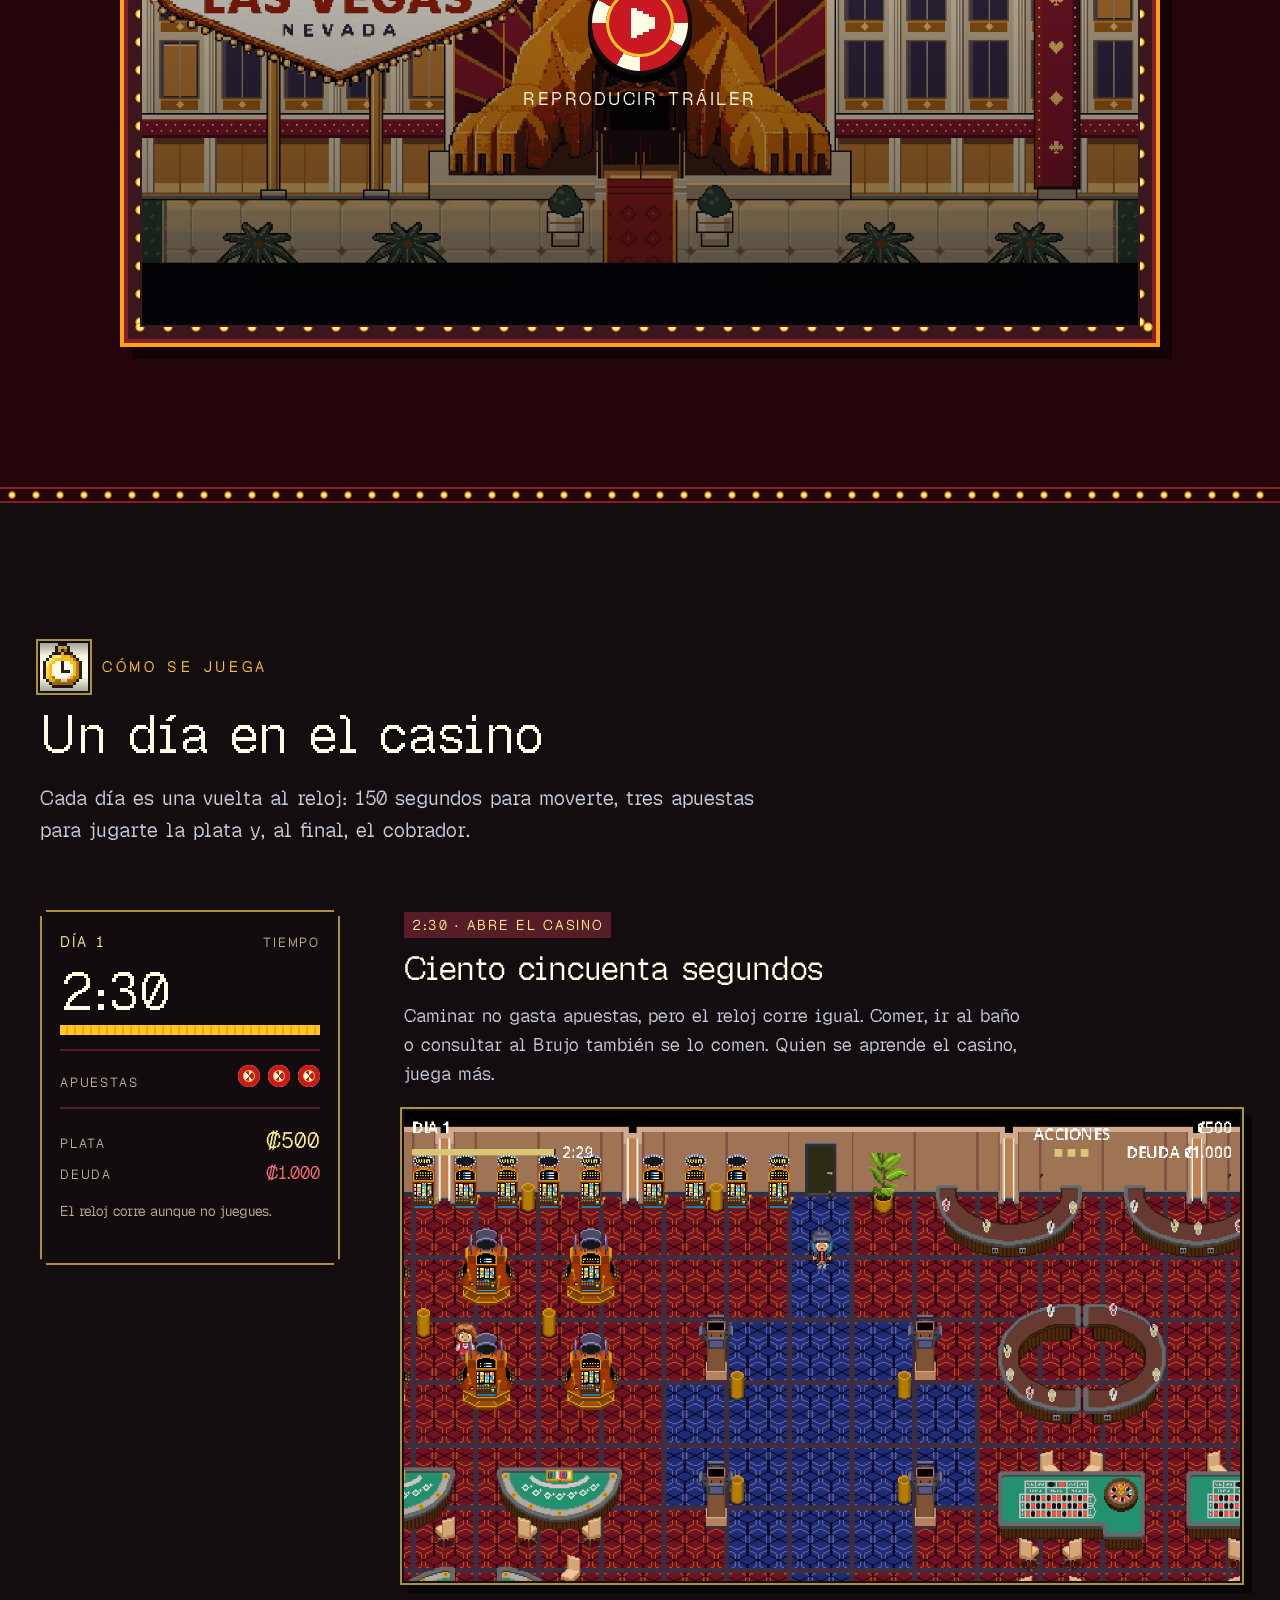
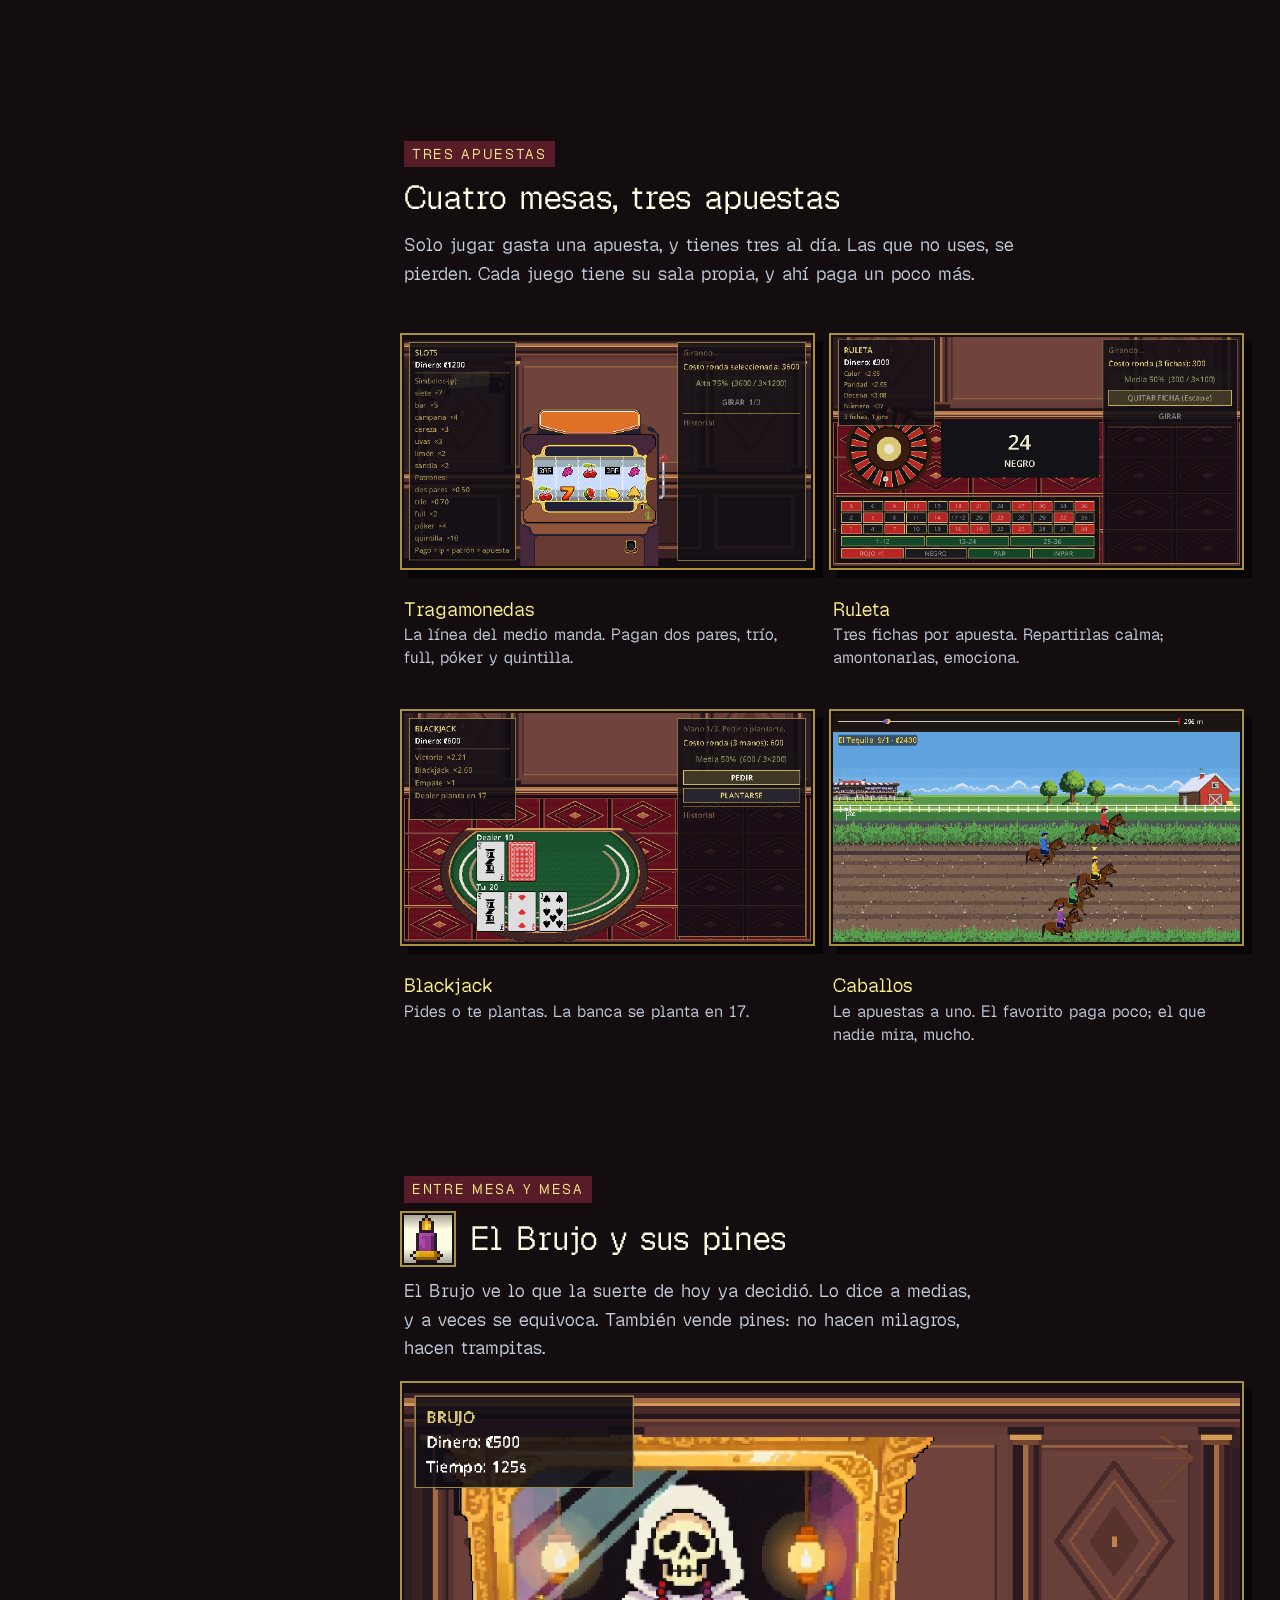
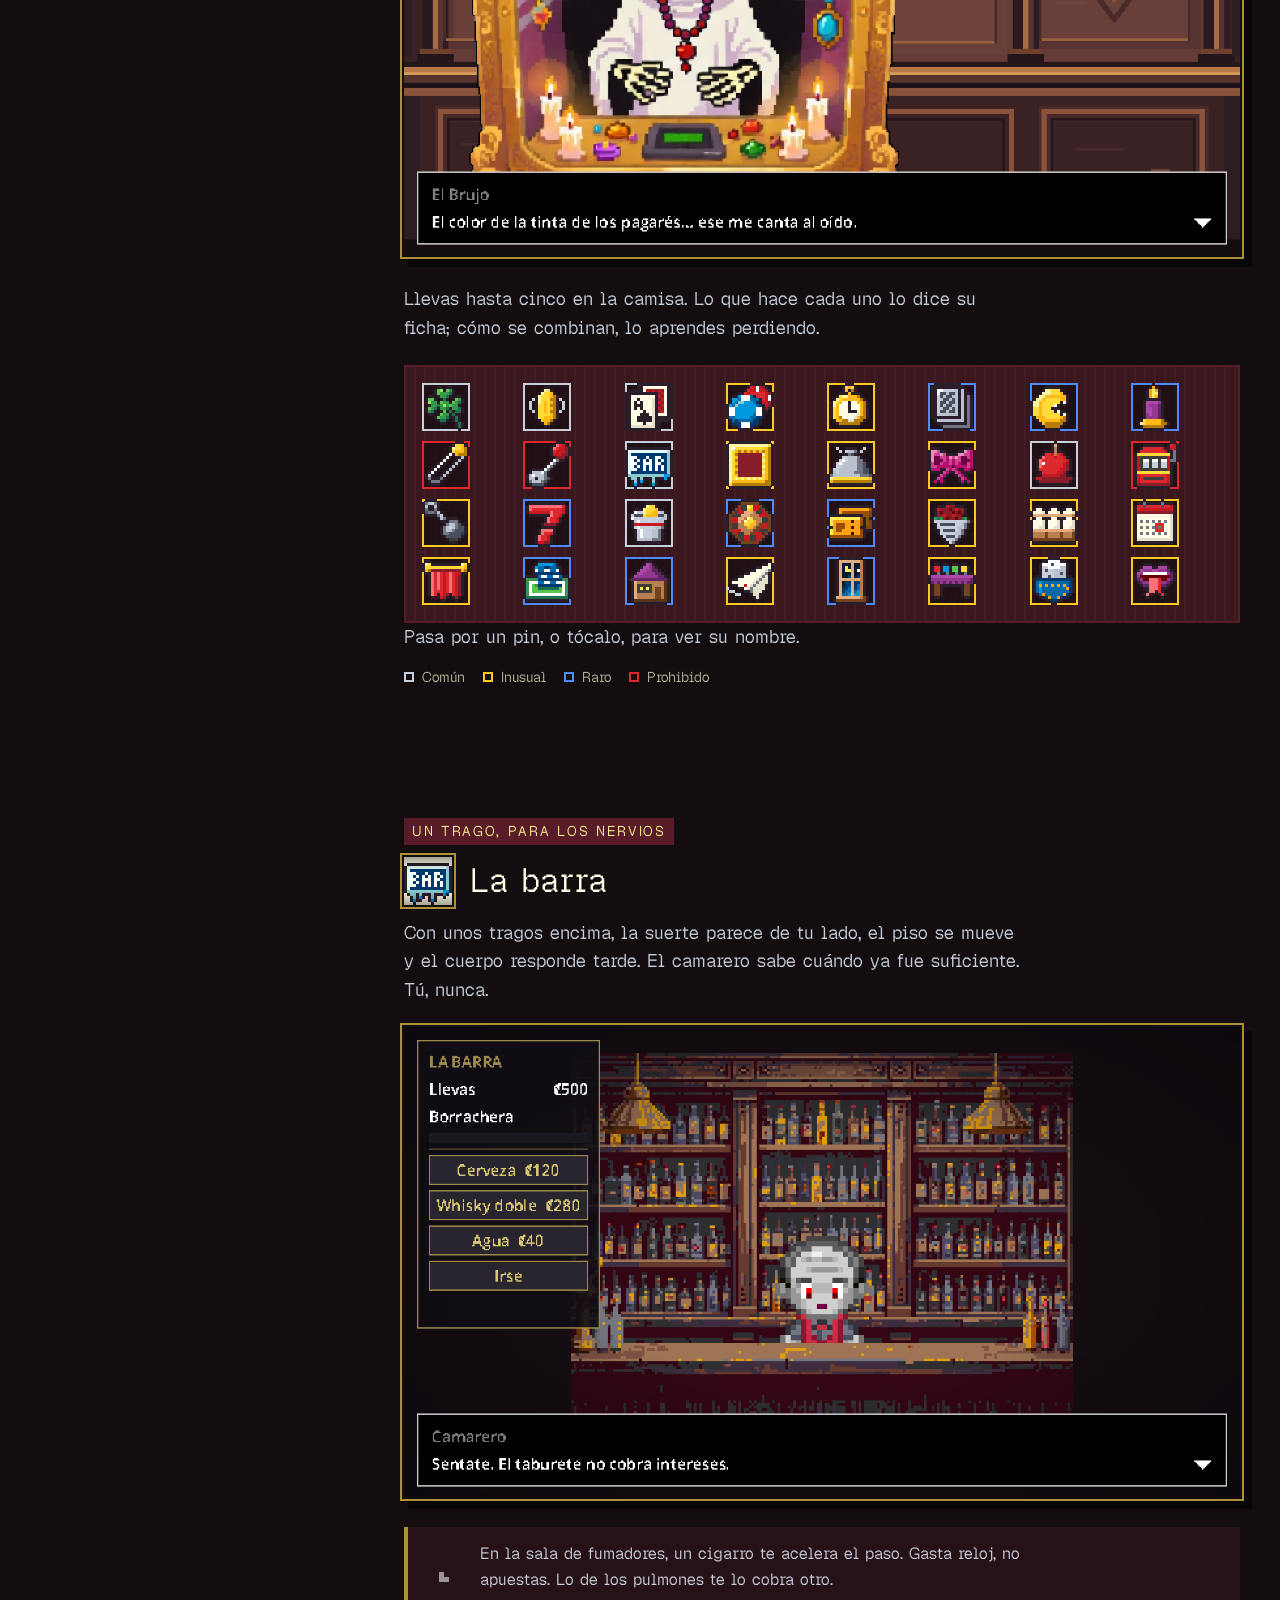
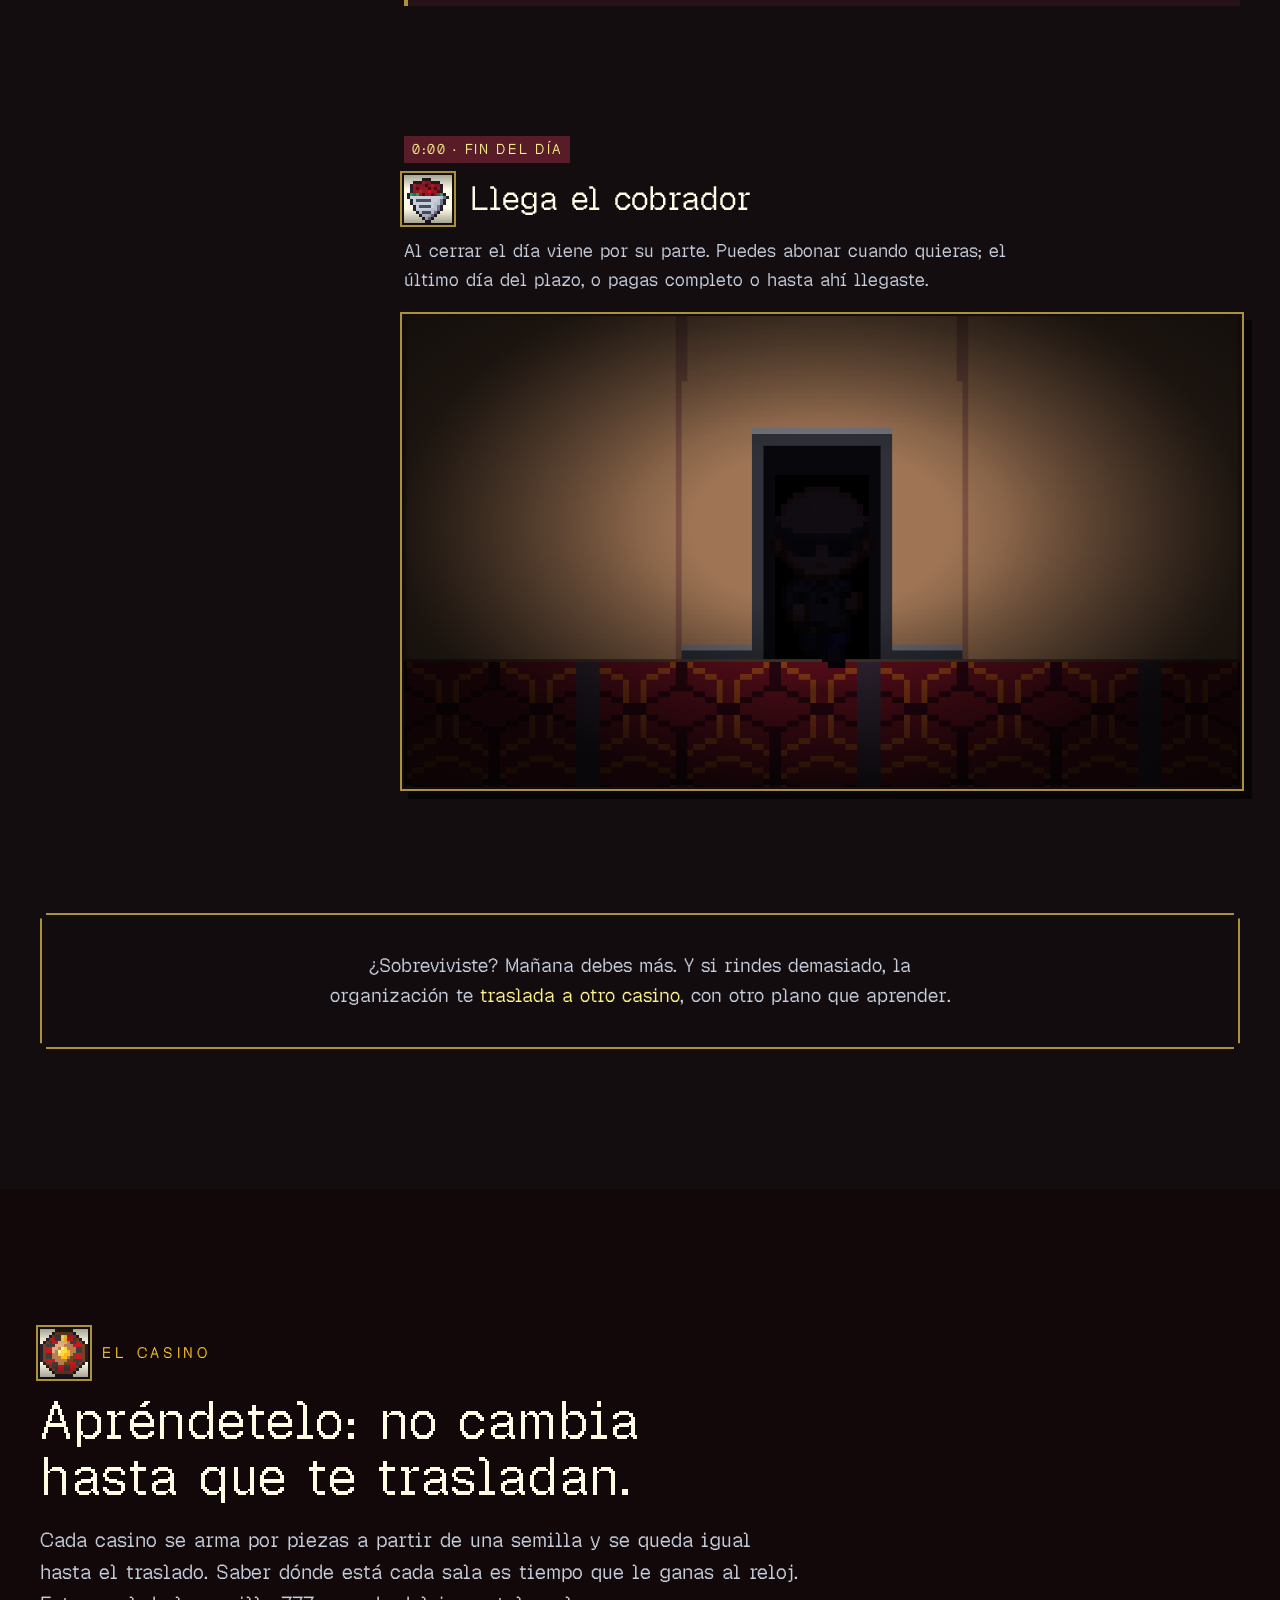
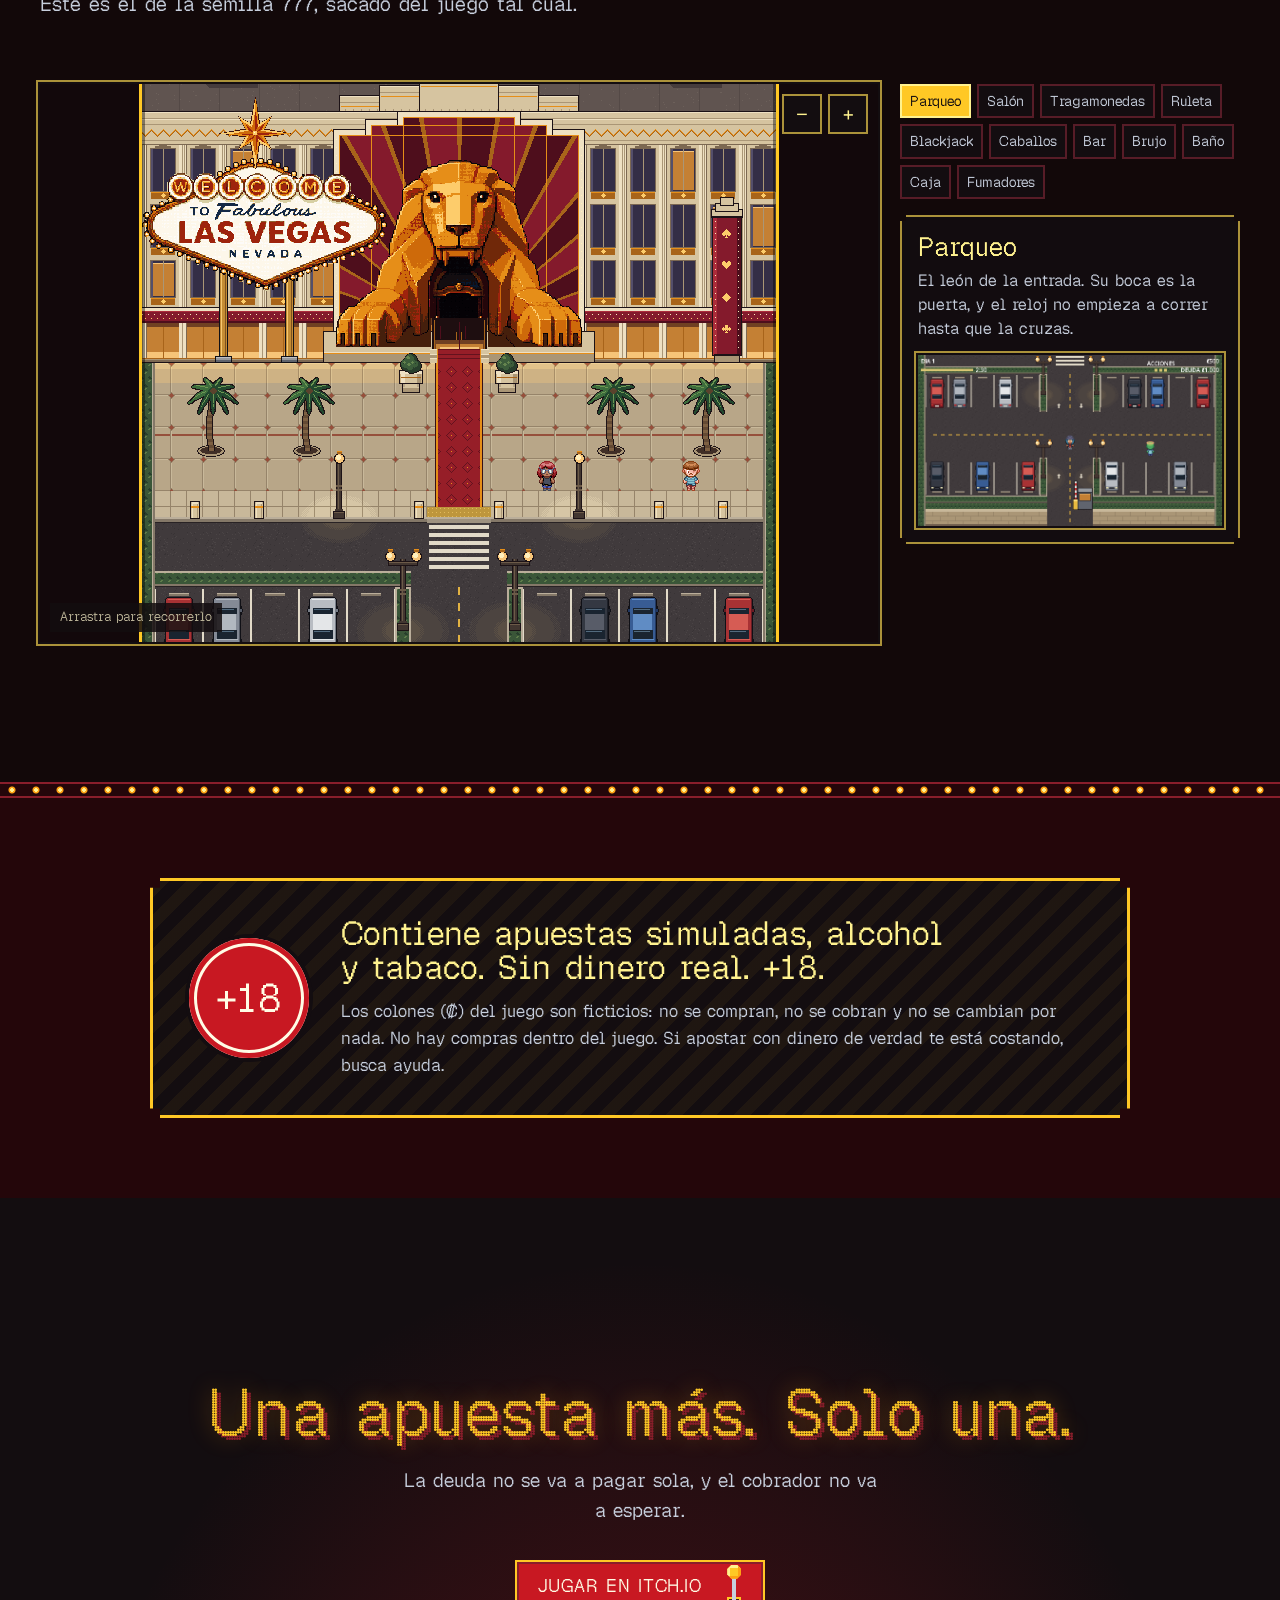
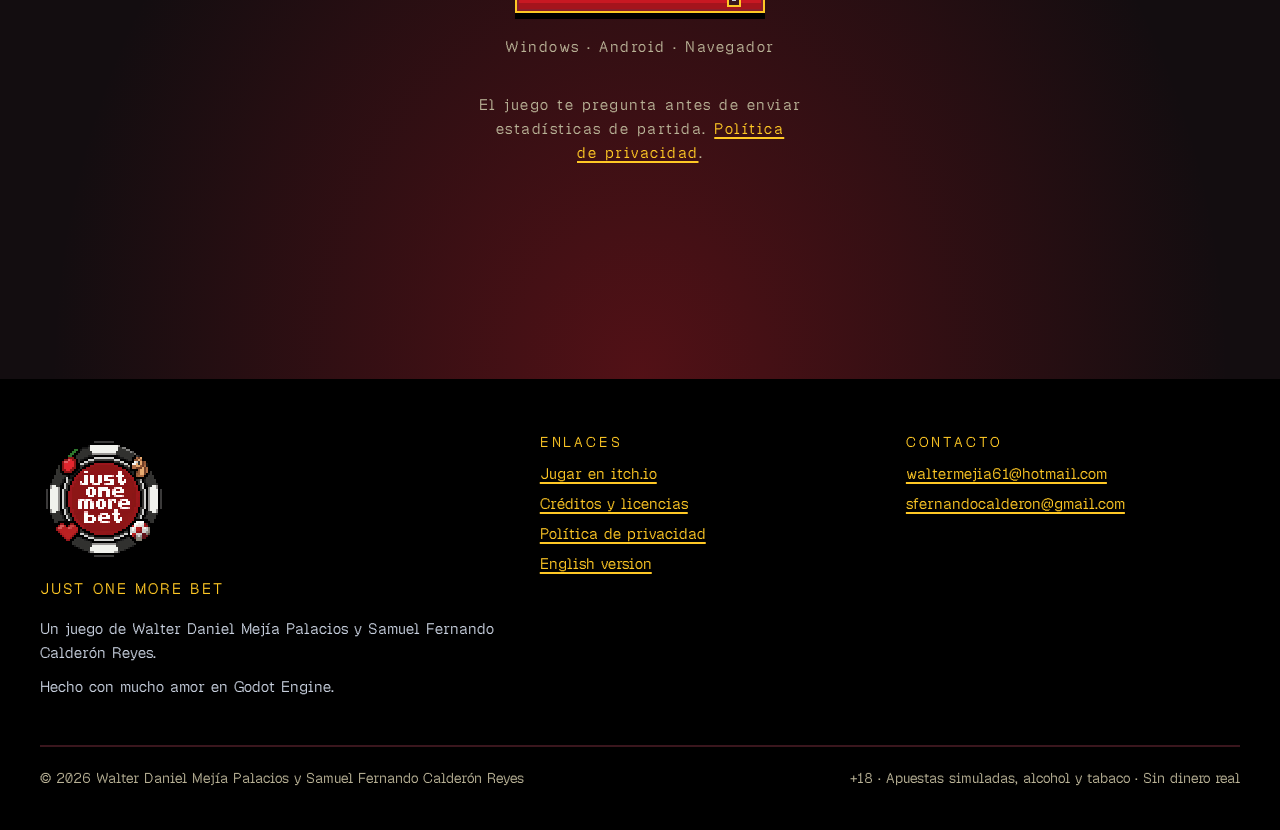
==== commit f5892c91: "copy: hecho con mucho amor en Godot Engine El pie de la portada dice ahora "Hecho con mucho amor en " ====
--- a/index.html
+++ b/index.html
@@ -477,7 +477,7 @@
 				<div>
 					<a class="brand brand--footer" href="/"><img class="pixelated" src="/assets/img/logo/logo-64.png" alt="" width="128" height="128"><span>JUST ONE MORE BET</span></a>
 					<p style="margin-top:16px">Un juego de Walter Daniel Mejía Palacios y Samuel Fernando Calderón Reyes.</p>
-					<p>Hecho con Godot Engine.</p>
+					<p>Hecho con mucho amor en Godot Engine.</p>
 				</div>
 				<div>
 					<h2>Enlaces</h2>
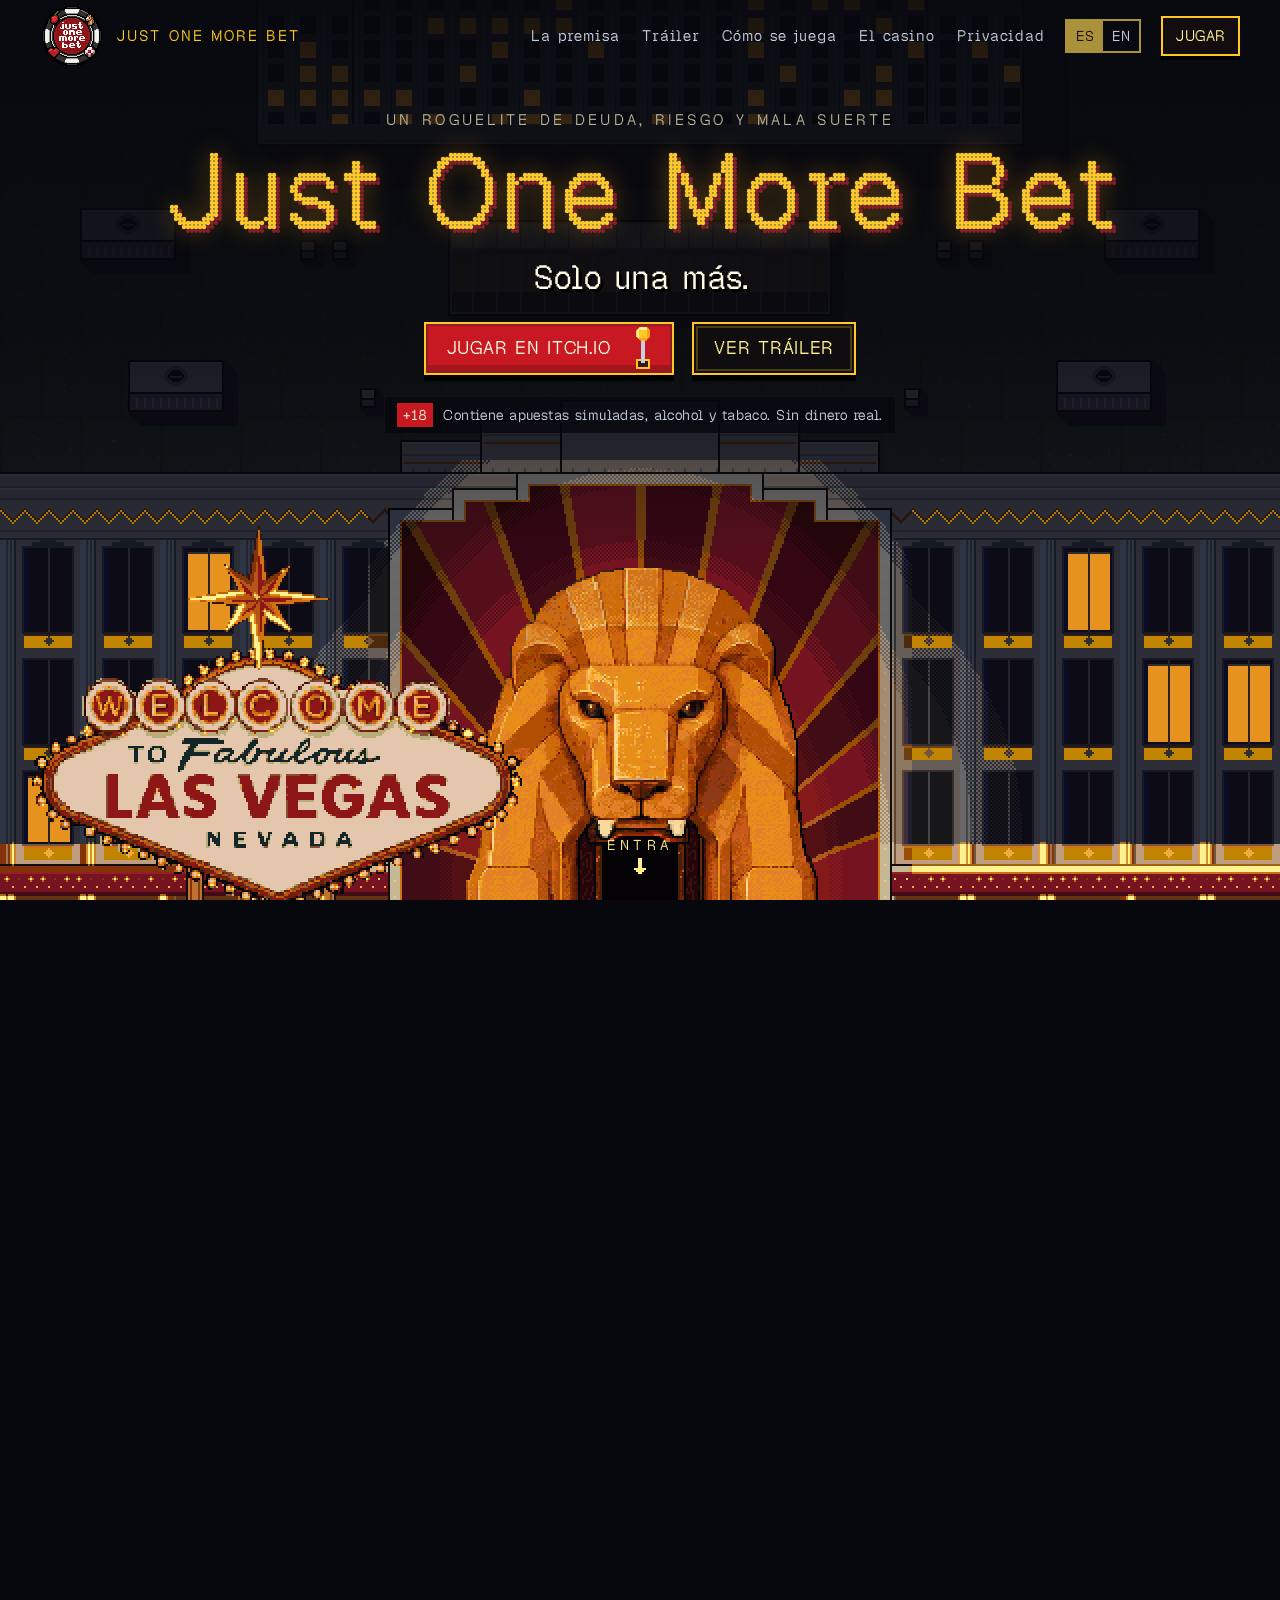
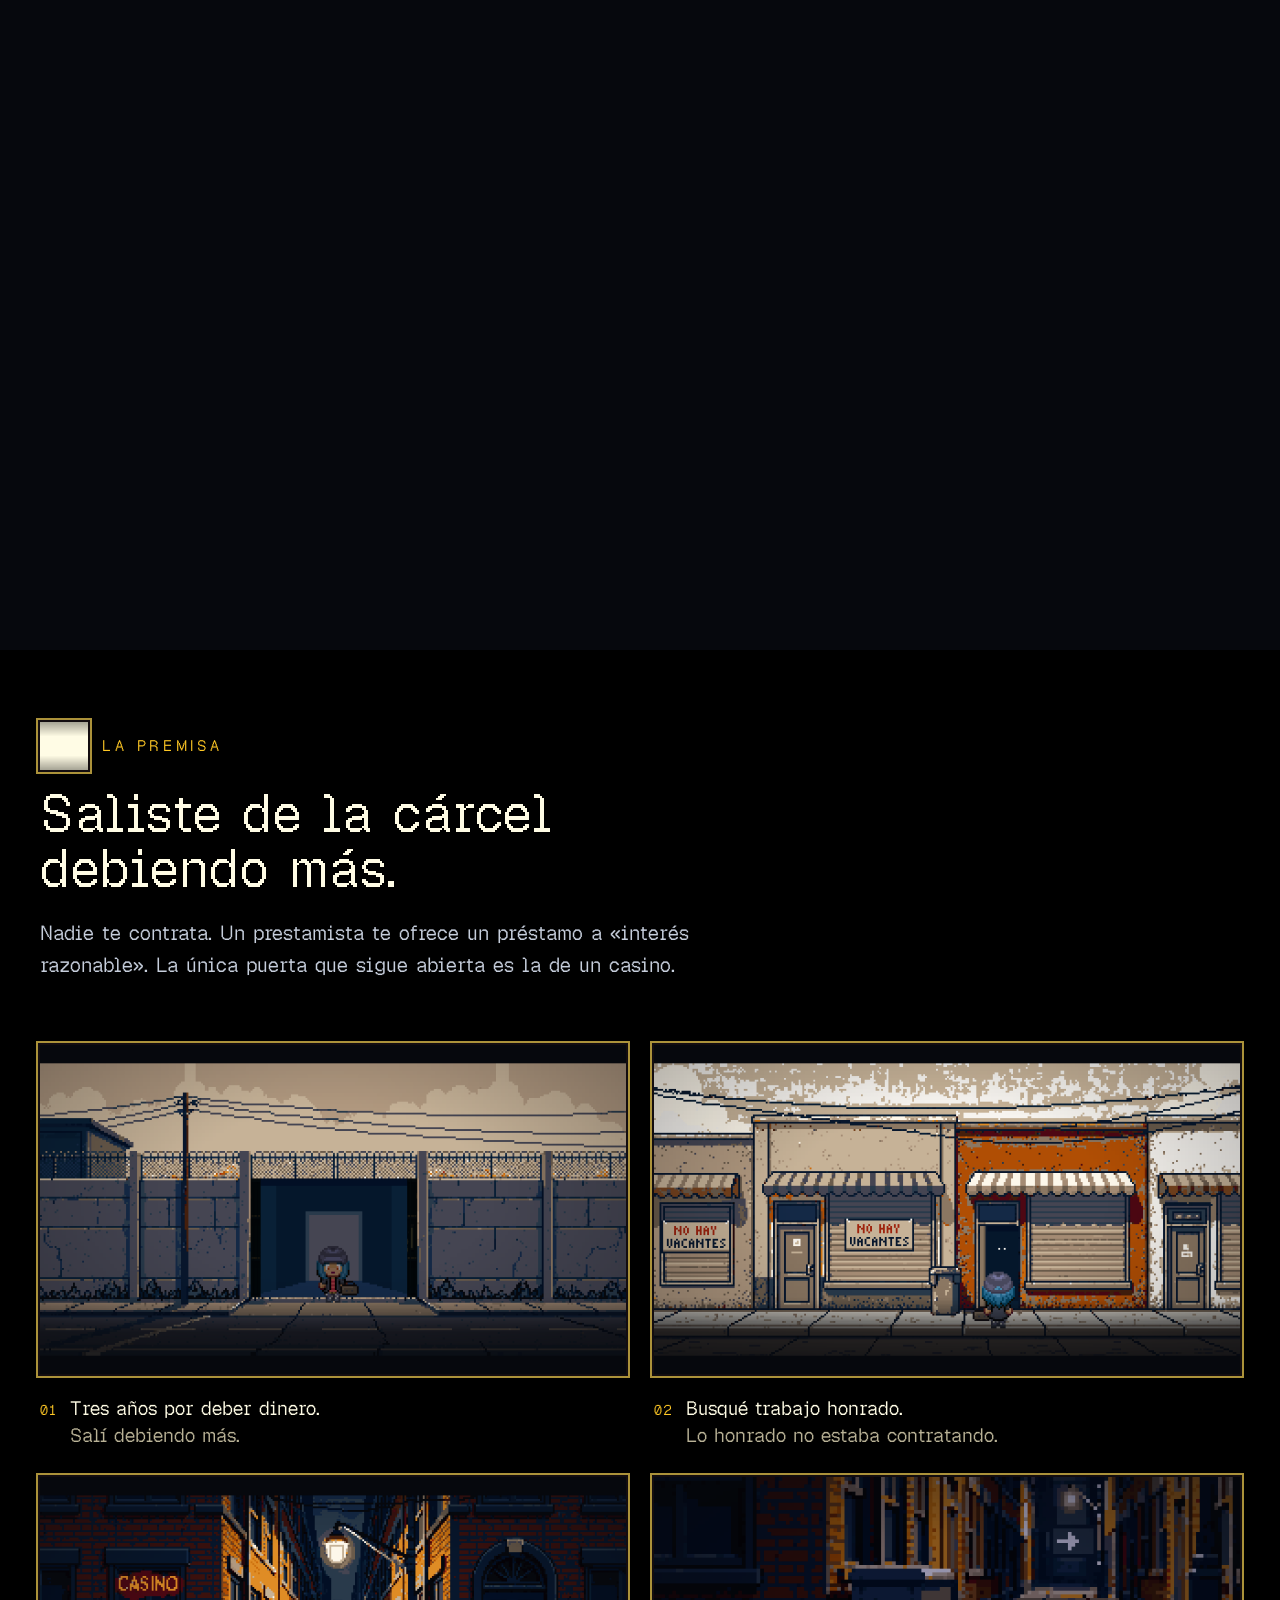
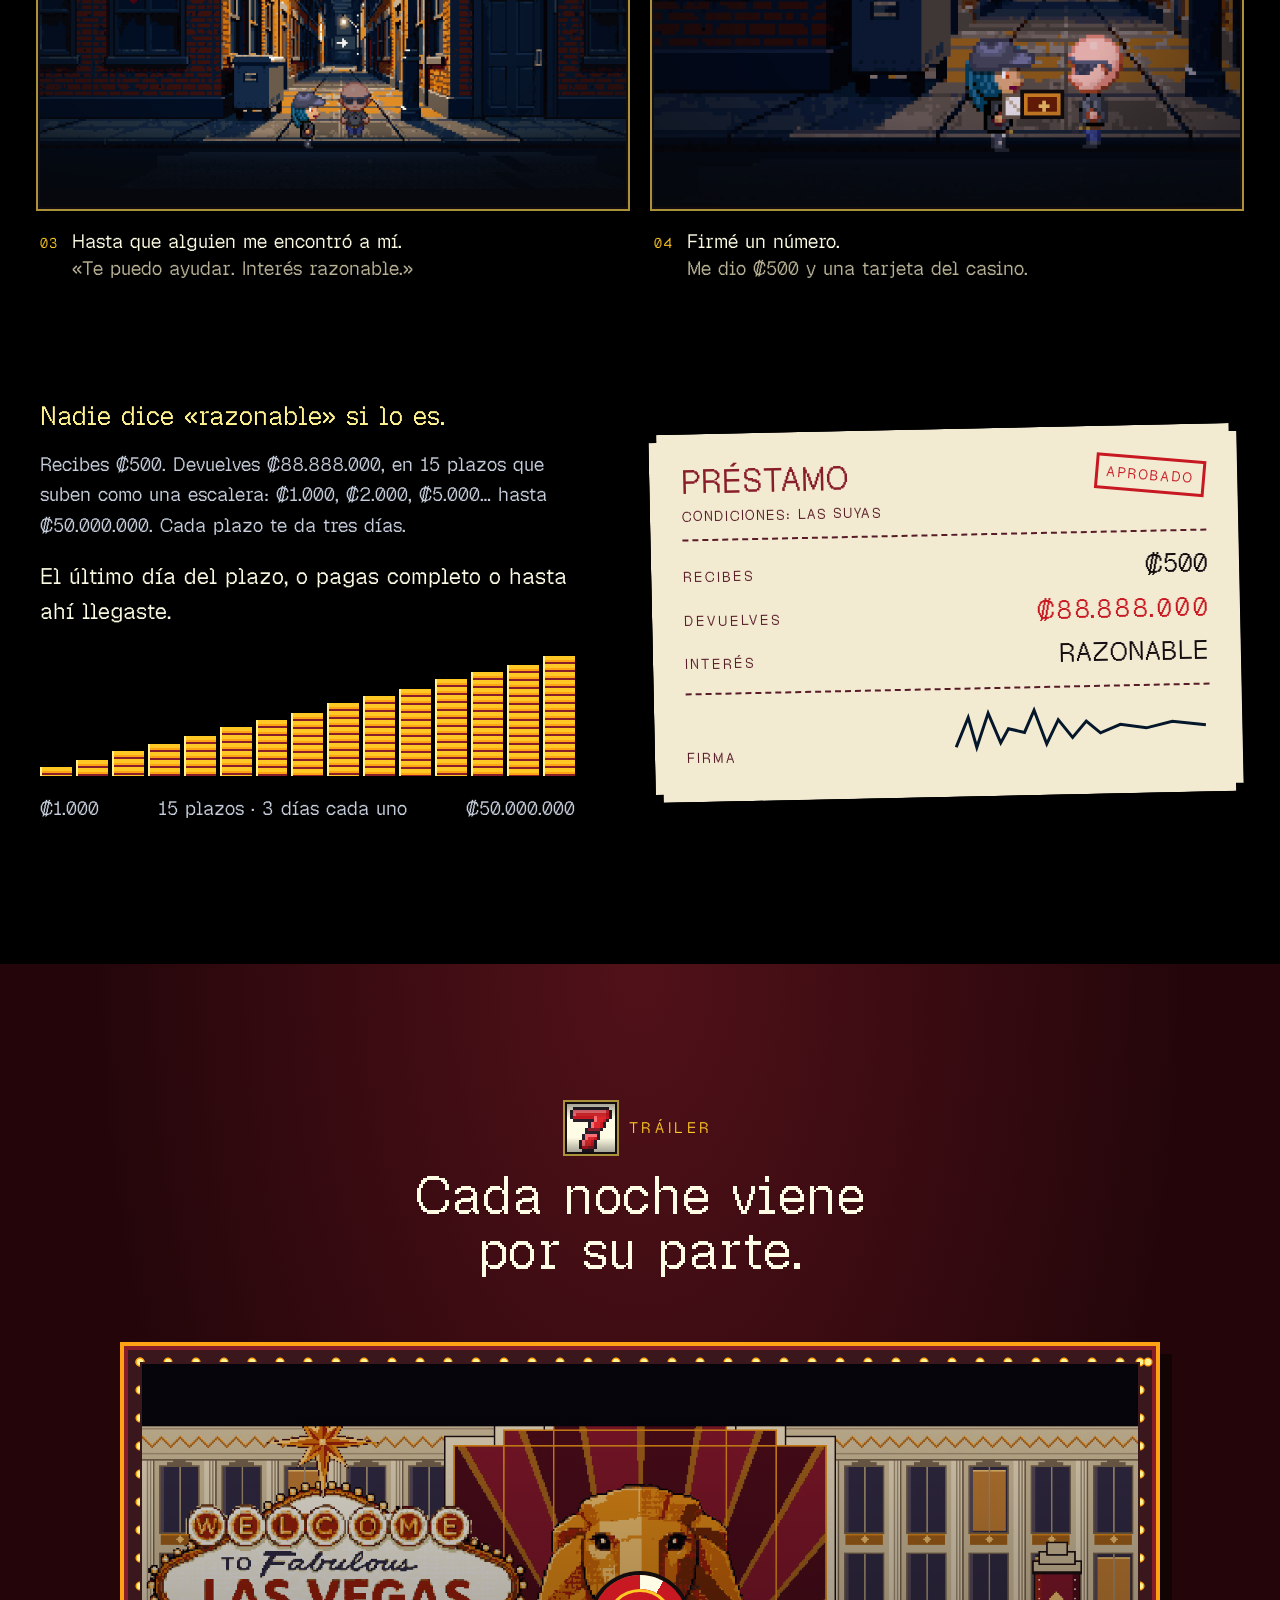
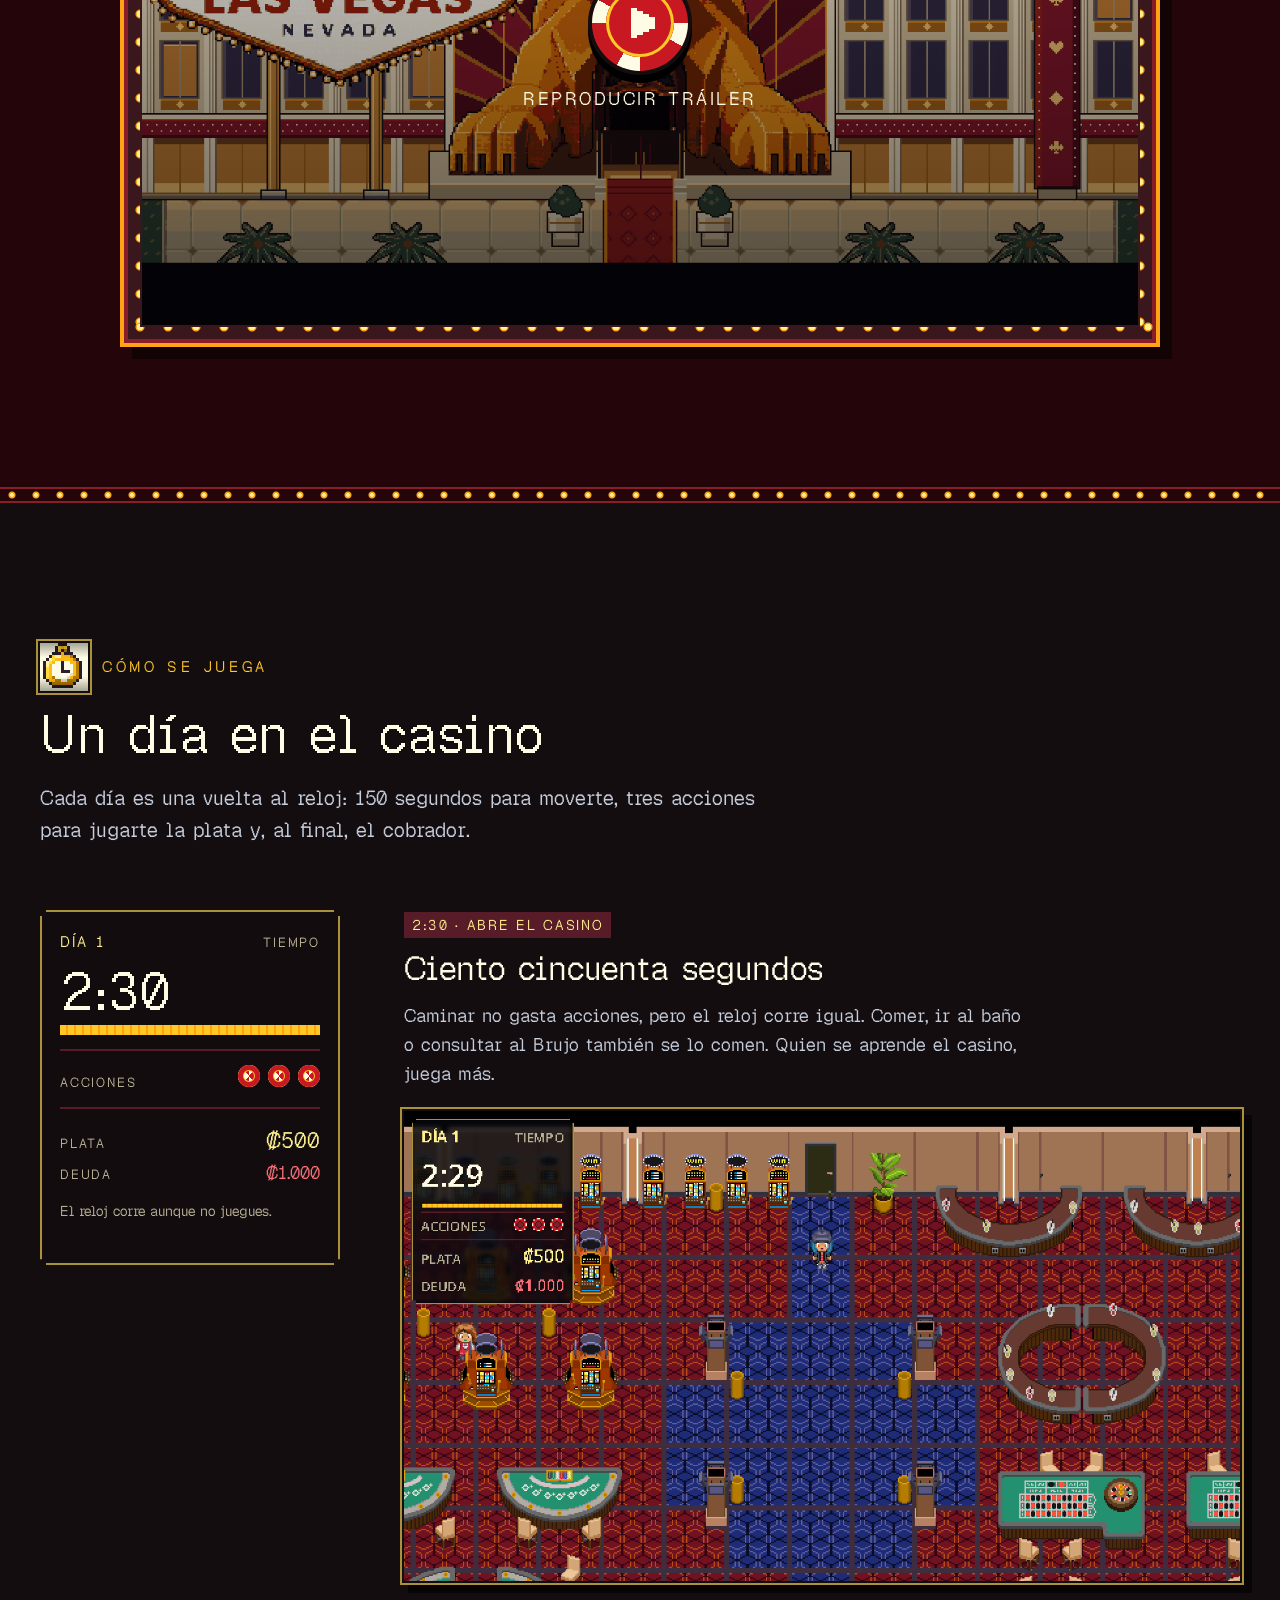
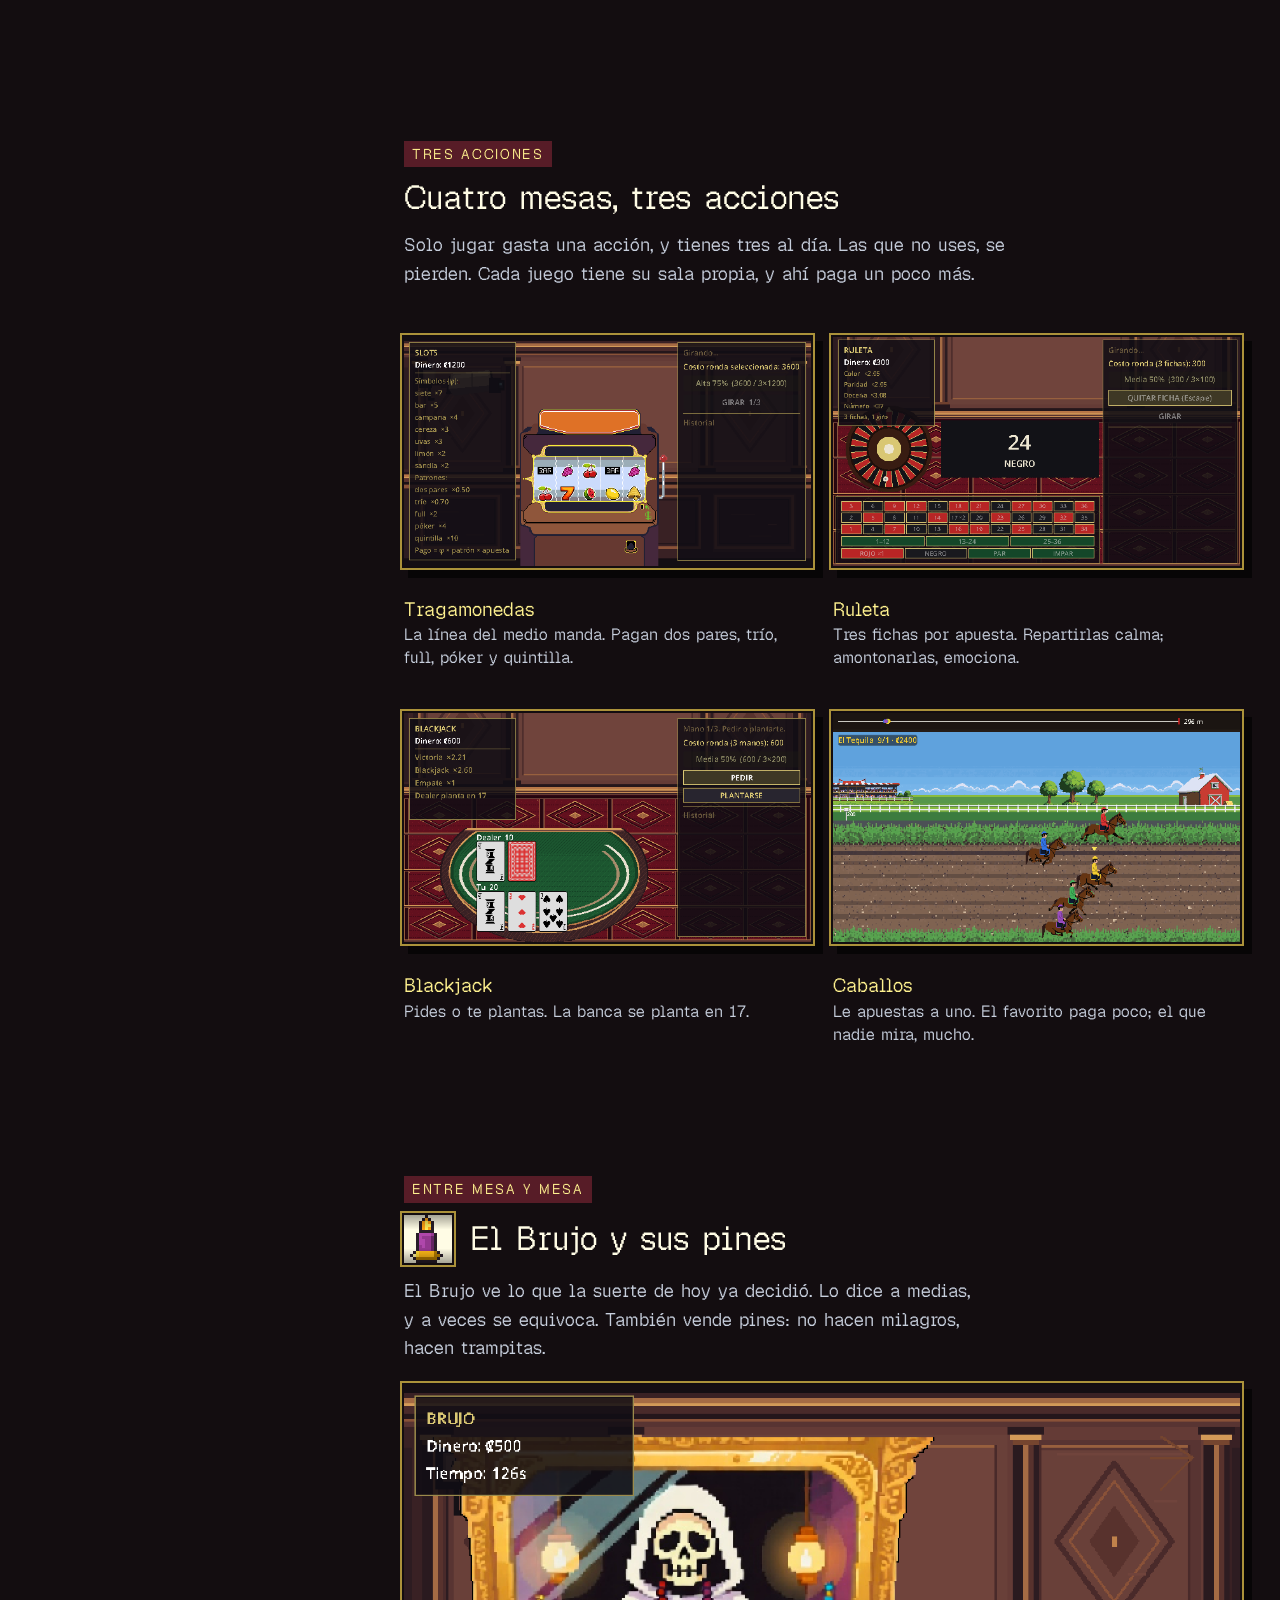
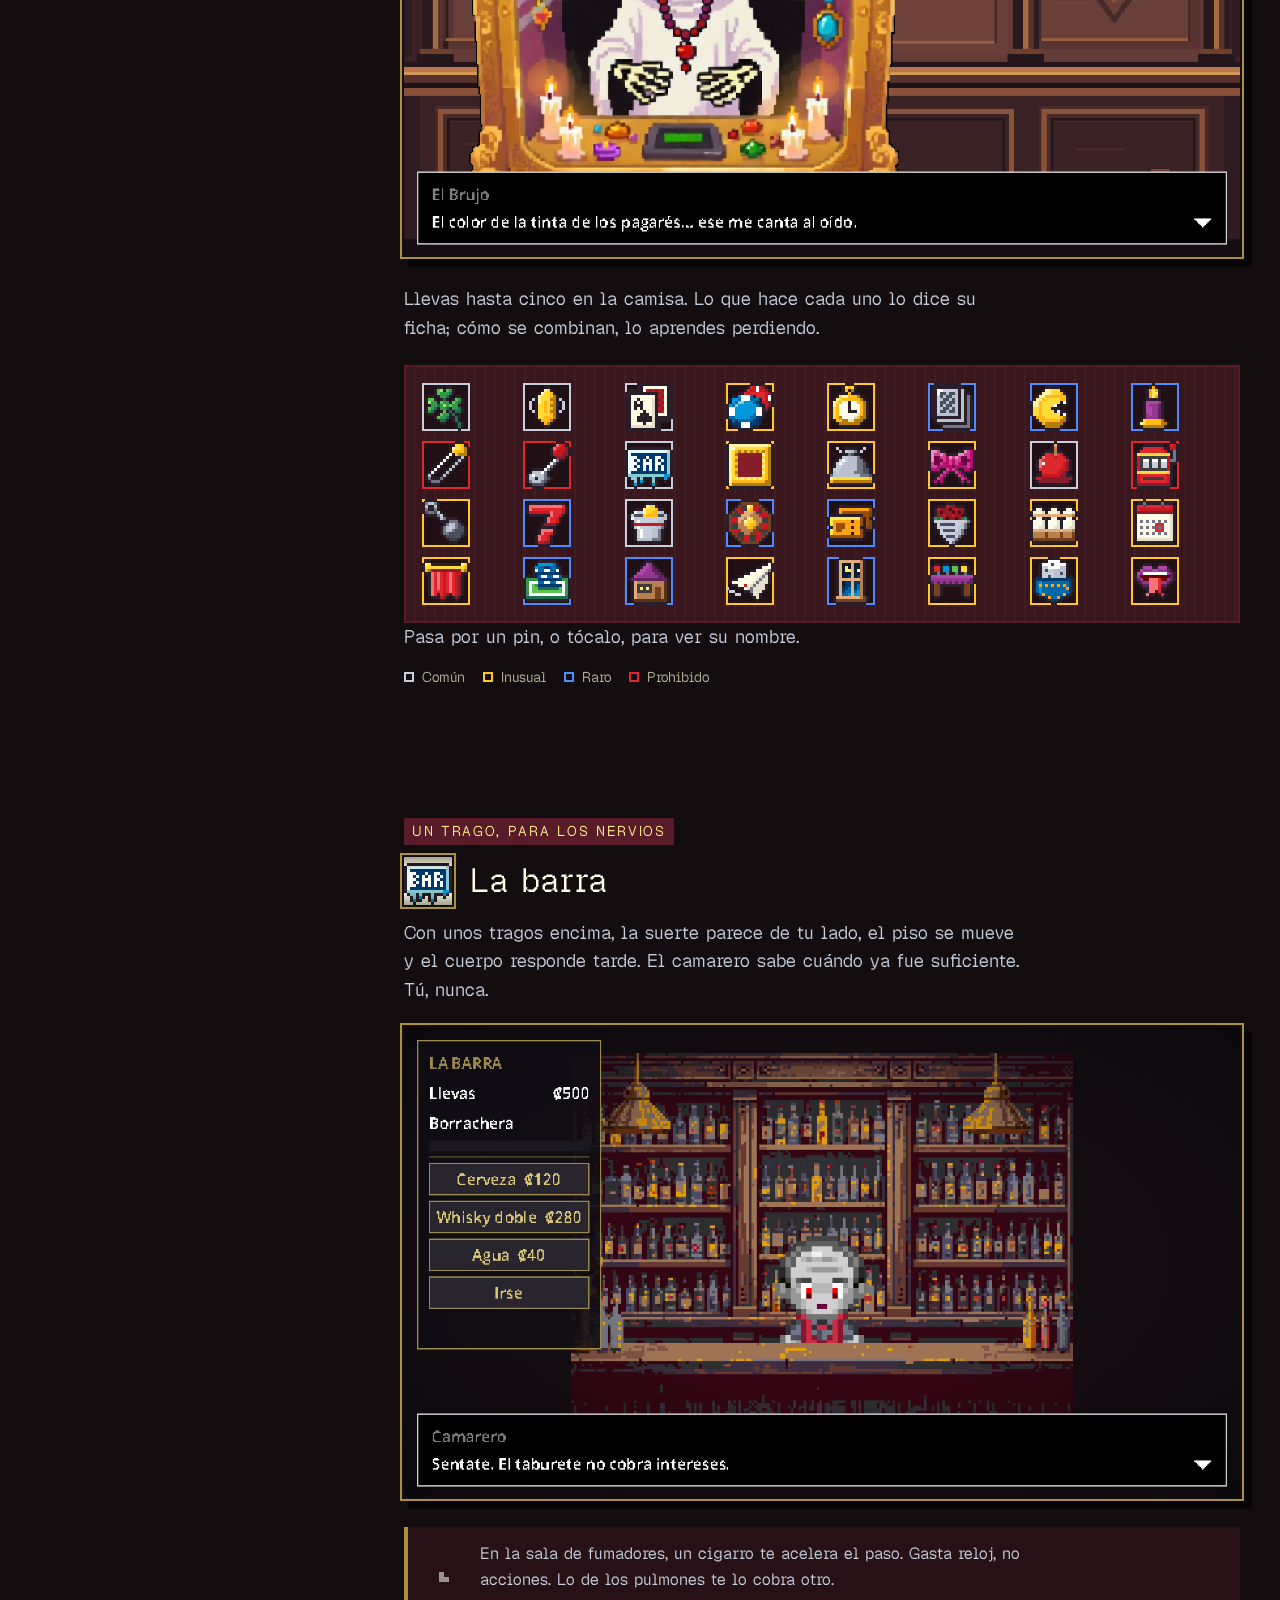
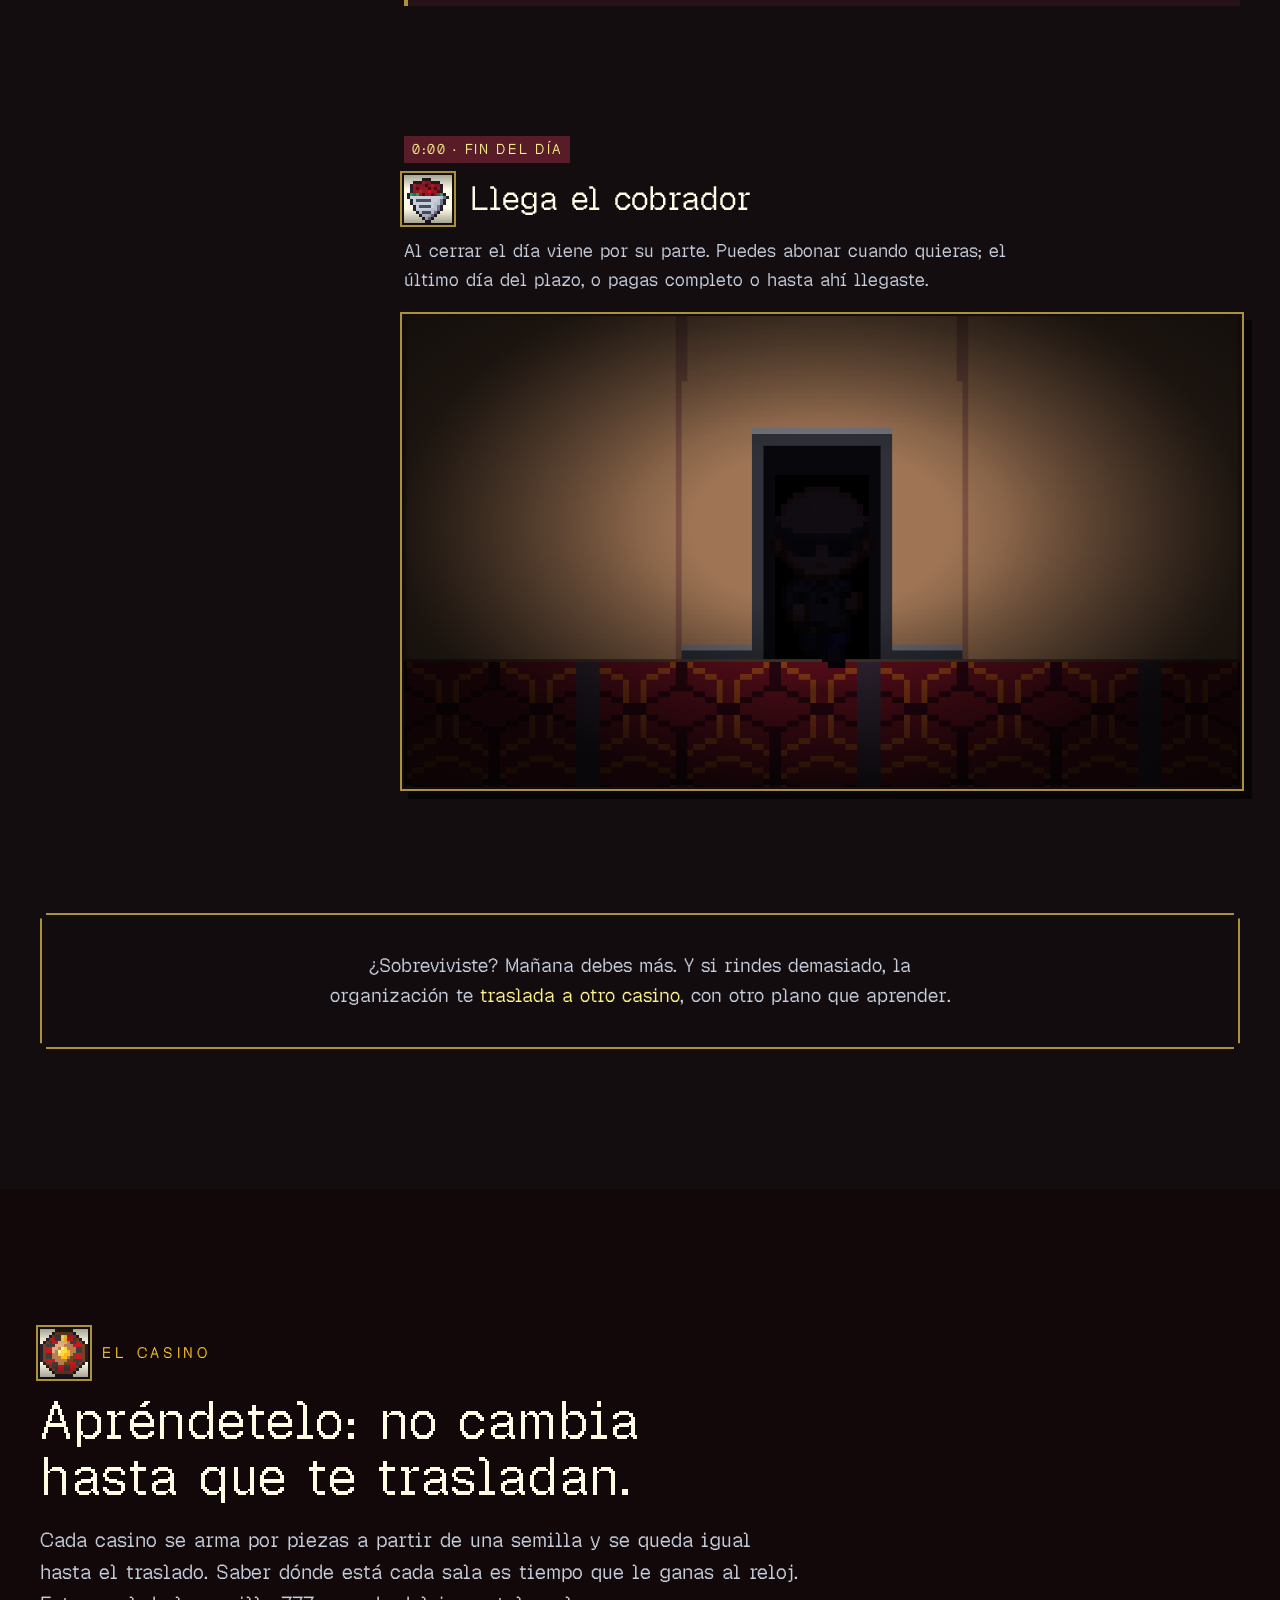
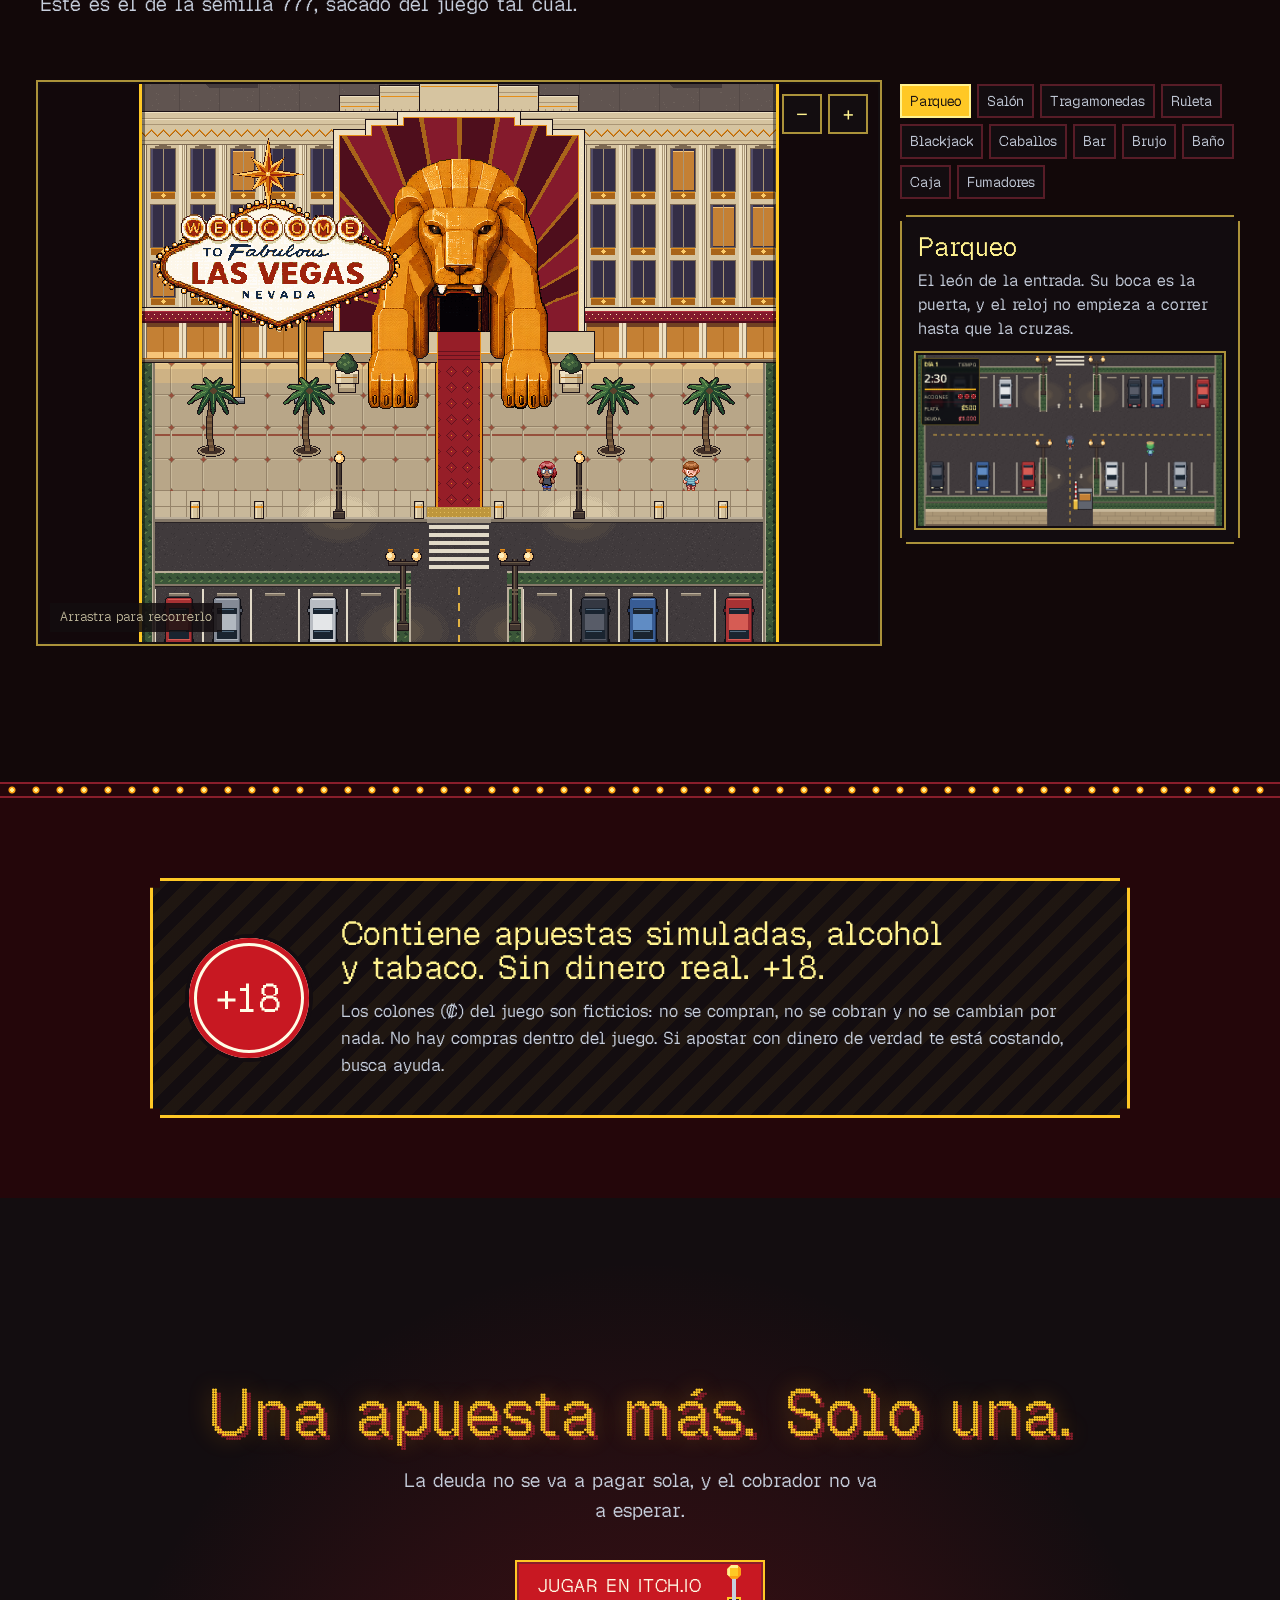
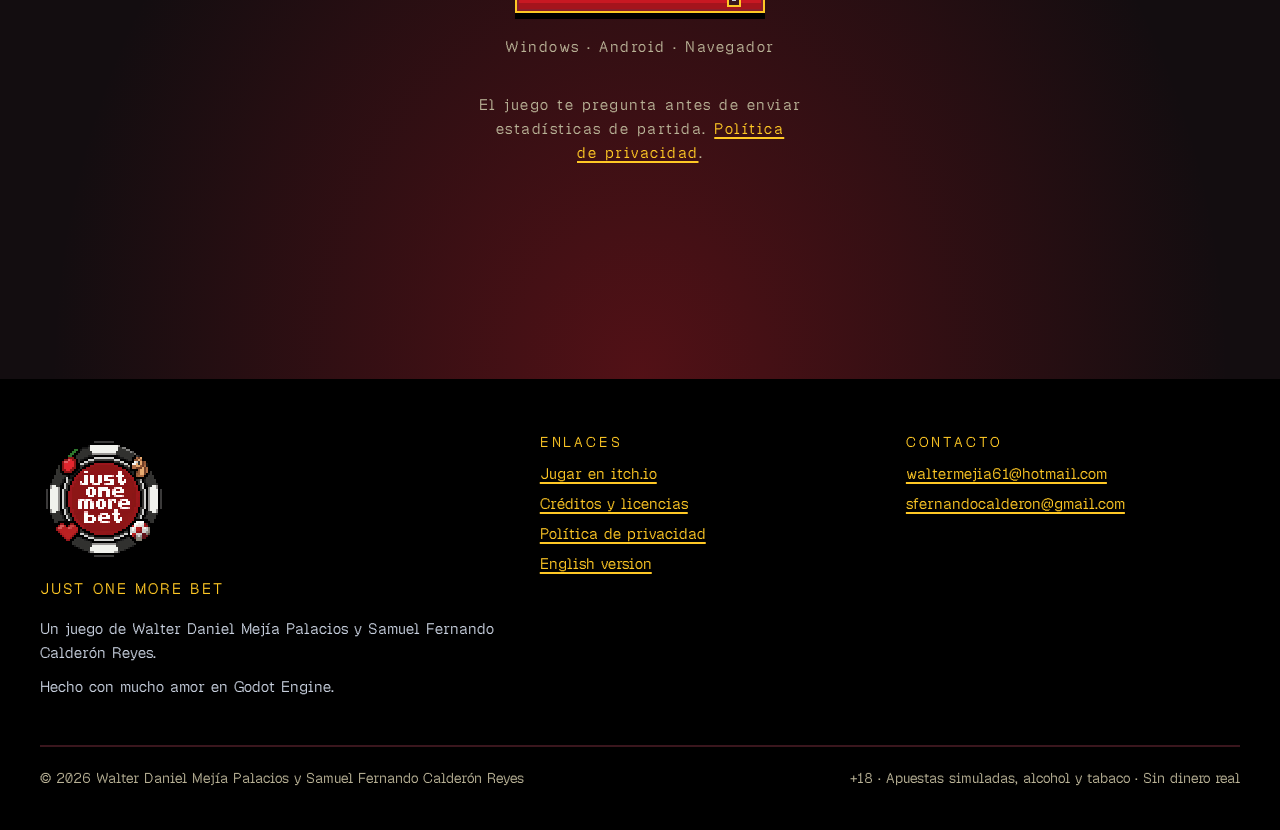
==== commit fc867c73: "copy: las tres del dia son acciones, como en el juego El HUD del juego dice ACCIONES. En la tarjeta " ====
--- a/index.html
+++ b/index.html
@@ -4,7 +4,7 @@
 	<meta charset="utf-8">
 	<meta name="viewport" content="width=device-width, initial-scale=1, viewport-fit=cover">
 	<title>Just One More Bet · Solo una más</title>
-	<meta name="description" content="Saliste de la cárcel debiendo más. Paga una deuda imposible apostando en un casino de pixel art: 150 segundos y 3 apuestas por día, y el cobrador al final. Roguelite +18 con apuestas simuladas, sin dinero real.">
+	<meta name="description" content="Saliste de la cárcel debiendo más. Paga una deuda imposible apostando en un casino de pixel art: 150 segundos y 3 acciones por día, y el cobrador al final. Roguelite +18 con apuestas simuladas, sin dinero real.">
 	<link rel="canonical" href="https://just-one-more-bet-web.vercel.app/">
 	<link rel="alternate" hreflang="es" href="https://just-one-more-bet-web.vercel.app/">
 	<link rel="alternate" hreflang="en" href="https://just-one-more-bet-web.vercel.app/en">
@@ -17,7 +17,7 @@
 	<meta property="og:locale" content="es_LA">
 	<meta property="og:locale:alternate" content="en_US">
 	<meta property="og:title" content="Just One More Bet · Solo una más">
-	<meta property="og:description" content="Un roguelite de casino en pixel art: paga una deuda imposible con 150 segundos y 3 apuestas por día. +18, apuestas simuladas, sin dinero real.">
+	<meta property="og:description" content="Un roguelite de casino en pixel art: paga una deuda imposible con 150 segundos y 3 acciones por día. +18, apuestas simuladas, sin dinero real.">
 	<meta property="og:url" content="https://just-one-more-bet-web.vercel.app/">
 	<meta property="og:image" content="https://just-one-more-bet-web.vercel.app/assets/img/og/og-es.png">
 	<meta property="og:image:width" content="1200">
@@ -25,7 +25,7 @@
 	<meta property="og:image:alt" content="La entrada del casino de noche: un león dorado gigante cuya boca es la puerta, junto al cartel de Las Vegas, bajo el título Just One More Bet.">
 	<meta name="twitter:card" content="summary_large_image">
 	<meta name="twitter:title" content="Just One More Bet · Solo una más">
-	<meta name="twitter:description" content="Un roguelite de casino en pixel art: paga una deuda imposible con 150 segundos y 3 apuestas por día. +18, sin dinero real.">
+	<meta name="twitter:description" content="Un roguelite de casino en pixel art: paga una deuda imposible con 150 segundos y 3 acciones por día. +18, sin dinero real.">
 	<meta name="twitter:image" content="https://just-one-more-bet-web.vercel.app/assets/img/og/og-es.png">
 	<meta name="twitter:image:alt" content="La entrada del casino de noche: un león dorado gigante cuya boca es la puerta.">
 
@@ -235,7 +235,7 @@
 				<header class="section__head">
 					<p class="kicker"><span class="reel" aria-hidden="true" data-pin="4"><span class="reel__strip" style="--stop:0"><i style="--x:4;--y:0"></i></span></span> Cómo se juega</p>
 					<h2 id="dia-titulo" class="reveal">Un día en el casino</h2>
-					<p class="lede reveal" style="--d:1">Cada día es una vuelta al reloj: 150 segundos para moverte, tres apuestas para jugarte la plata y, al final, el cobrador.</p>
+					<p class="lede reveal" style="--d:1">Cada día es una vuelta al reloj: 150 segundos para moverte, tres acciones para jugarte la plata y, al final, el cobrador.</p>
 				</header>
 
 				<div class="day__grid">
@@ -244,7 +244,7 @@
 						<p class="hud__clock">2:30</p>
 						<div class="hud__bar"><i></i></div>
 						<div class="hud__sep"></div>
-						<div class="hud__row hud__row--actions"><span class="hud__label">Apuestas</span><span class="hud__actions"><i class="hud__chip"></i><i class="hud__chip"></i><i class="hud__chip"></i></span></div>
+						<div class="hud__row hud__row--actions"><span class="hud__label">Acciones</span><span class="hud__actions"><i class="hud__chip"></i><i class="hud__chip"></i><i class="hud__chip"></i></span></div>
 						<div class="hud__sep"></div>
 						<div class="hud__row hud__row--money"><span class="hud__label">Plata</span><span class="hud__money">₡500</span></div>
 						<div class="hud__row hud__row--debt"><span class="hud__label">Deuda</span><span class="hud__debt">₡1.000</span></div>
@@ -257,18 +257,18 @@
 							<div class="step__head">
 								<h3>Ciento cincuenta segundos</h3>
 							</div>
-							<p>Caminar no gasta apuestas, pero el reloj corre igual. Comer, ir al baño o consultar al Brujo también se lo comen. Quien se aprende el casino, juega más.</p>
-							<button class="frame zoomable reveal" type="button" data-full="/assets/img/shots/dia-salon.webp" data-caption="El salón principal, con el reloj, las apuestas, la plata y la deuda arriba.">
-								<img src="/assets/img/shots/dia-salon.webp" srcset="/assets/img/shots/dia-salon-1x.webp 640w, /assets/img/shots/dia-salon.webp 1280w" sizes="(max-width: 1000px) 100vw, 760px" width="1280" height="720" loading="lazy" decoding="async" alt="Salón principal del casino visto desde arriba: alfombra roja y azul, mesas de ruleta y blackjack, tragamonedas y gente caminando. Arriba, el día, el reloj, las apuestas que quedan y la deuda.">
+							<p>Caminar no gasta acciones, pero el reloj corre igual. Comer, ir al baño o consultar al Brujo también se lo comen. Quien se aprende el casino, juega más.</p>
+							<button class="frame zoomable reveal" type="button" data-full="/assets/img/shots/dia-salon.webp" data-caption="El salón principal, con el reloj, las acciones, la plata y la deuda arriba a la izquierda.">
+								<img src="/assets/img/shots/dia-salon.webp" srcset="/assets/img/shots/dia-salon-1x.webp 640w, /assets/img/shots/dia-salon.webp 1280w" sizes="(max-width: 1000px) 100vw, 760px" width="1280" height="720" loading="lazy" decoding="async" alt="Salón principal del casino visto desde arriba: alfombra roja y azul, mesas de ruleta y blackjack, tragamonedas y gente caminando. Arriba a la izquierda, el día, el reloj, las acciones que quedan y la deuda.">
 							</button>
 						</li>
 
-						<li class="step" data-note="Jugar es lo único que gasta apuestas.">
-							<span class="step__time">TRES APUESTAS</span>
+						<li class="step" data-note="Jugar es lo único que gasta acciones.">
+							<span class="step__time">TRES ACCIONES</span>
 							<div class="step__head">
-								<h3>Cuatro mesas, tres apuestas</h3>
-							</div>
-							<p>Solo jugar gasta una apuesta, y tienes tres al día. Las que no uses, se pierden. Cada juego tiene su sala propia, y ahí paga un poco más.</p>
+								<h3>Cuatro mesas, tres acciones</h3>
+							</div>
+							<p>Solo jugar gasta una acción, y tienes tres al día. Las que no uses, se pierden. Cada juego tiene su sala propia, y ahí paga un poco más.</p>
 							<ul class="tables">
 								<li>
 									<figure class="table-card reveal" data-action data-money="₡380">
@@ -305,7 +305,7 @@
 							</ul>
 						</li>
 
-						<li class="step" data-note="Hablar con el Brujo gasta reloj, no apuestas.">
+						<li class="step" data-note="Hablar con el Brujo gasta reloj, no acciones.">
 							<span class="step__time">ENTRE MESA Y MESA</span>
 							<div class="step__head">
 								<span class="reel" aria-hidden="true" data-pin="7"><span class="reel__strip" style="--stop:0"><i style="--x:7;--y:0"></i></span></span>
@@ -357,7 +357,7 @@
 							</ul>
 						</li>
 
-						<li class="step" data-note="Los tragos cuestan plata, no apuestas.">
+						<li class="step" data-note="Los tragos cuestan plata, no acciones.">
 							<span class="step__time">UN TRAGO, PARA LOS NERVIOS</span>
 							<div class="step__head">
 								<span class="reel" aria-hidden="true" data-pin="10"><span class="reel__strip" style="--stop:0"><i style="--x:2;--y:1"></i></span></span>
@@ -369,7 +369,7 @@
 							</button>
 							<div class="smoke">
 								<span class="smoke__puff" aria-hidden="true"></span>
-								<p>En la sala de fumadores, un cigarro te acelera el paso. Gasta reloj, no apuestas. Lo de los pulmones te lo cobra otro.</p>
+								<p>En la sala de fumadores, un cigarro te acelera el paso. Gasta reloj, no acciones. Lo de los pulmones te lo cobra otro.</p>
 							</div>
 						</li>
 
@@ -421,7 +421,7 @@
 							<li><button type="button" aria-pressed="false" data-room="ruleta" data-x="720" data-y="64" data-w="560" data-h="320" data-shot="/assets/img/shots/sala-ruleta.webp" data-desc="Cuatro mesas, del 1 al 36 y sin cero." data-alt="La sala de ruleta: cuatro mesas de paño verde sobre alfombra azul, con plantas en las esquinas.">Ruleta</button></li>
 							<li><button type="button" aria-pressed="false" data-room="blackjack" data-x="1840" data-y="752" data-w="560" data-h="320" data-shot="/assets/img/shots/sala-blackjack.webp" data-desc="Cuatro mesas de paño verde y una banca que se planta en 17." data-alt="La sala de blackjack: cuatro mesas semicirculares de paño verde sobre alfombra azul.">Blackjack</button></li>
 							<li><button type="button" aria-pressed="false" data-room="caballos" data-x="160" data-y="704" data-w="560" data-h="320" data-shot="/assets/img/shots/sala-caballos.webp" data-desc="Por el ventanal se ve el hipódromo. La ventanilla toma tu apuesta." data-alt="La sala de caballos: mesas con sillas frente a un ventanal largo que da al hipódromo.">Caballos</button></li>
-							<li><button type="button" aria-pressed="false" data-room="bar" data-x="160" data-y="64" data-w="560" data-h="320" data-shot="/assets/img/shots/sala-bar.webp" data-desc="Dos camareros, estantes de botellas y mesas para tomarse un respiro. Se paga con plata, no con apuestas." data-alt="El bar: dos barras curvas con camareros, estantes de botellas al fondo y mesas.">Bar</button></li>
+							<li><button type="button" aria-pressed="false" data-room="bar" data-x="160" data-y="64" data-w="560" data-h="320" data-shot="/assets/img/shots/sala-bar.webp" data-desc="Dos camareros, estantes de botellas y mesas para tomarse un respiro. Se paga con plata, no con acciones." data-alt="El bar: dos barras curvas con camareros, estantes de botellas al fondo y mesas.">Bar</button></li>
 							<li><button type="button" aria-pressed="false" data-room="brujo" data-x="1280" data-y="1440" data-w="560" data-h="320" data-shot="/assets/img/shots/sala-brujo.webp" data-desc="Una mesa, velas y alguien que ya sabe cómo termina tu día." data-alt="La sala del Brujo: una sala grande y casi vacía, con la mesa de la adivina al fondo.">Brujo</button></li>
 							<li><button type="button" aria-pressed="false" data-room="bano" data-x="1280" data-y="64" data-w="560" data-h="320" data-shot="/assets/img/shots/sala-bano.webp" data-desc="Una visita al día. Si apuntas mal, nadie limpia." data-alt="El baño: cubículos, lavabos y urinarios a los lados de un pasillo de baldosas.">Baño</button></li>
 							<li><button type="button" aria-pressed="false" data-room="caja" data-x="2256" data-y="1440" data-w="560" data-h="320" data-shot="/assets/img/shots/sala-caja.webp" data-desc="La ventanilla vende comida, y cada plato te acelera el paso." data-alt="La caja: ventanillas enrejadas al fondo con una fila marcada por cordones.">Caja</button></li>
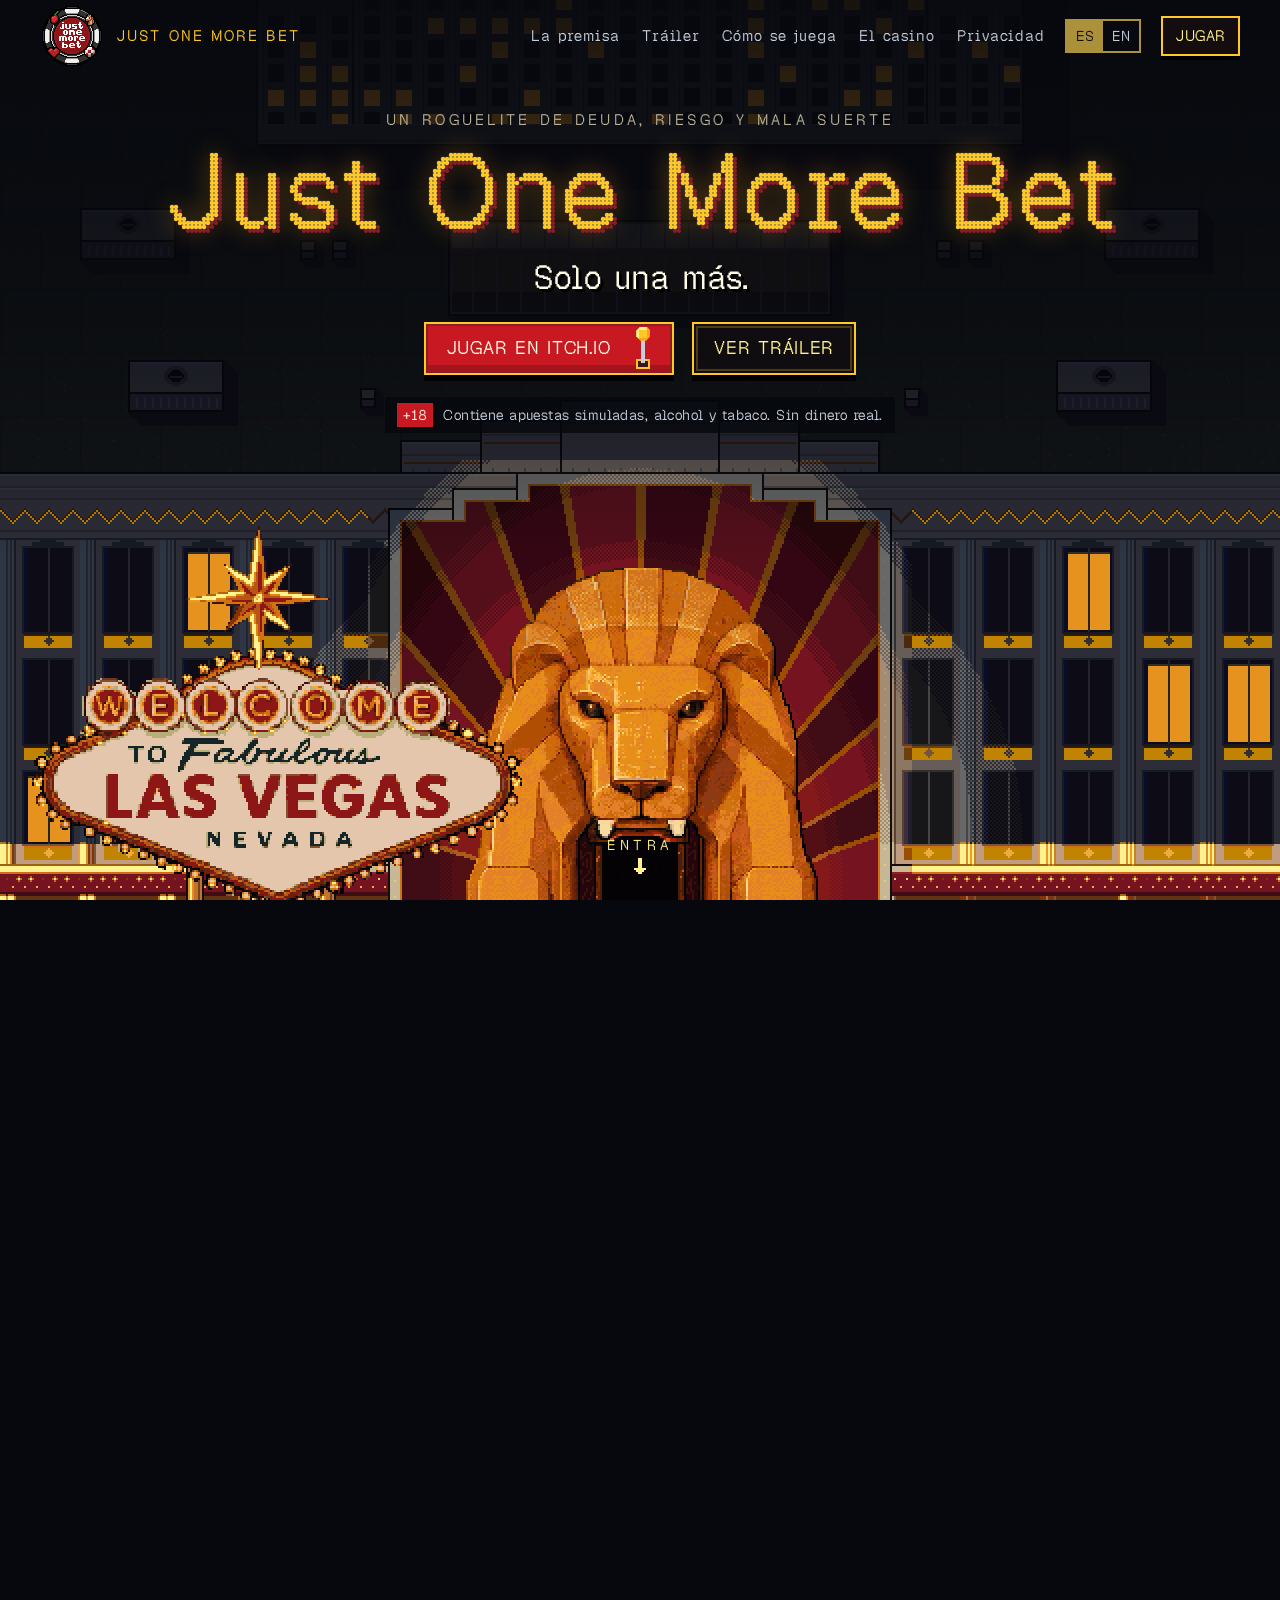
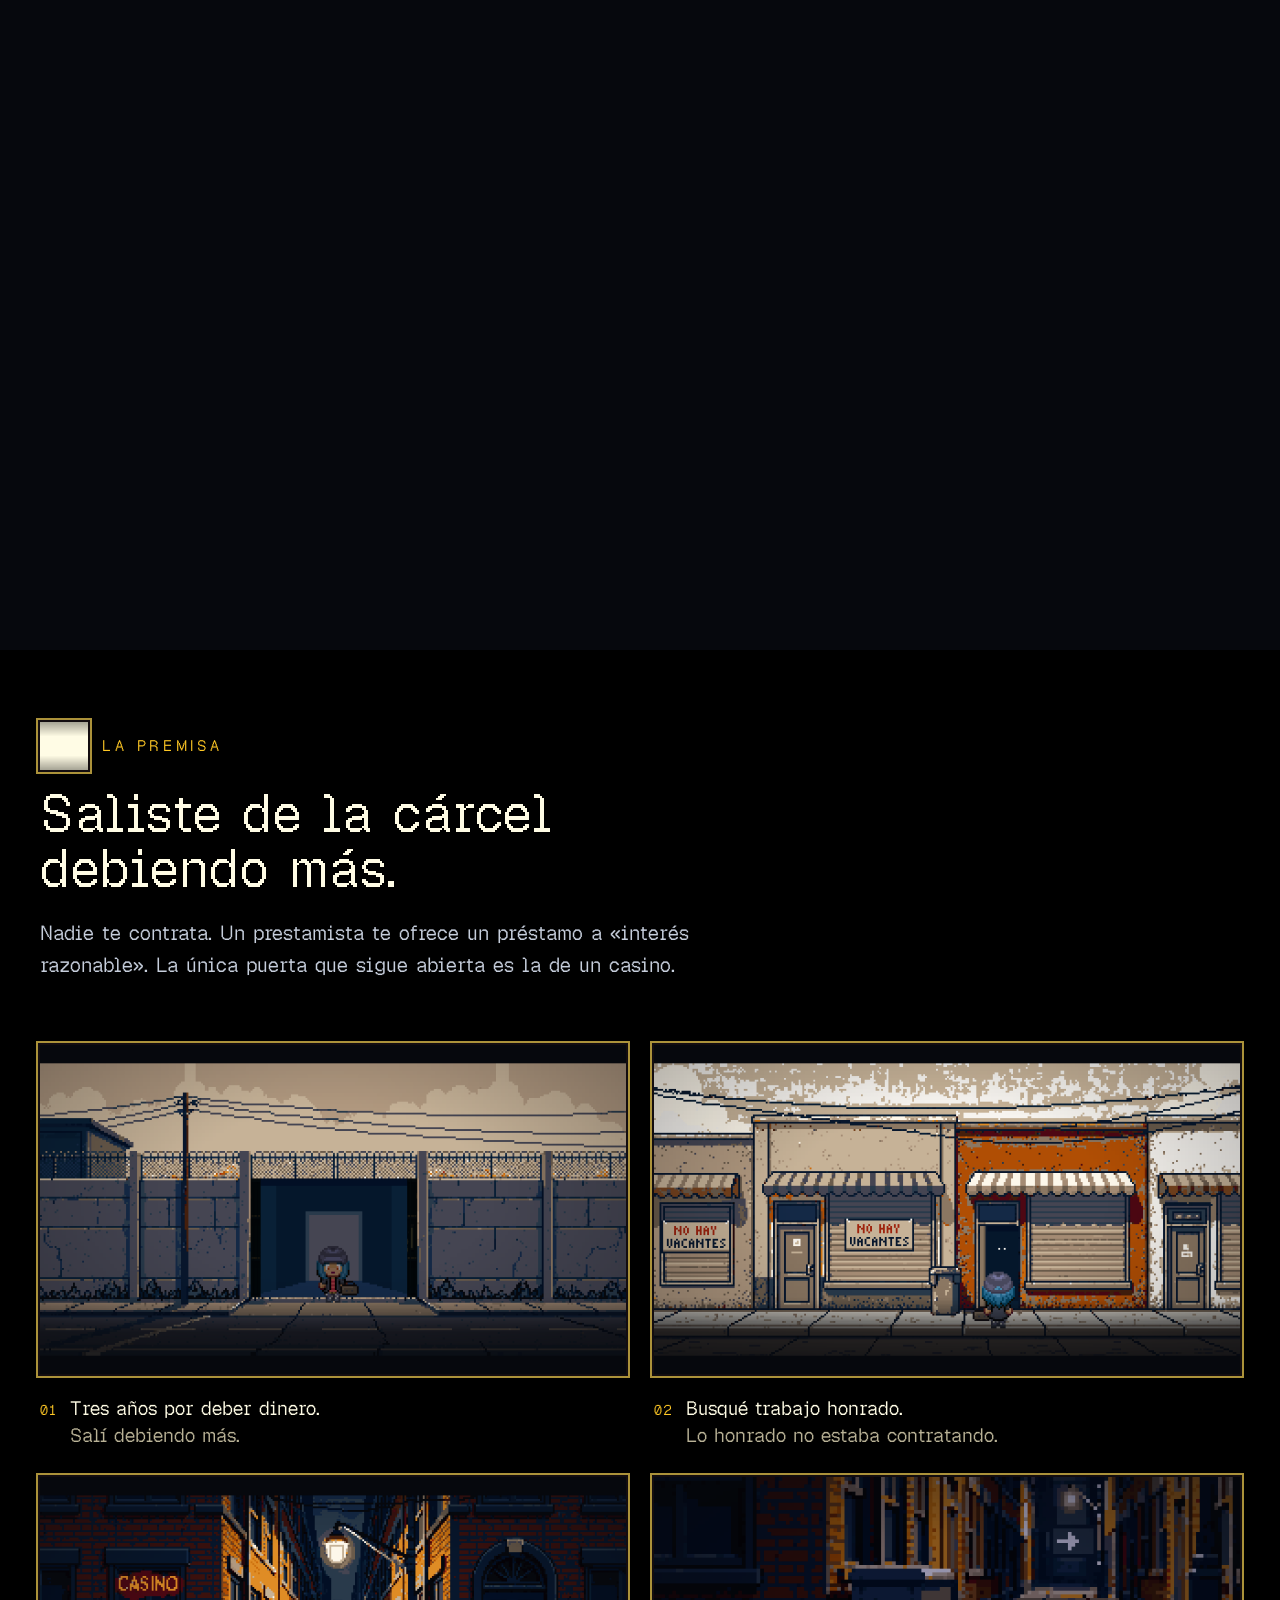
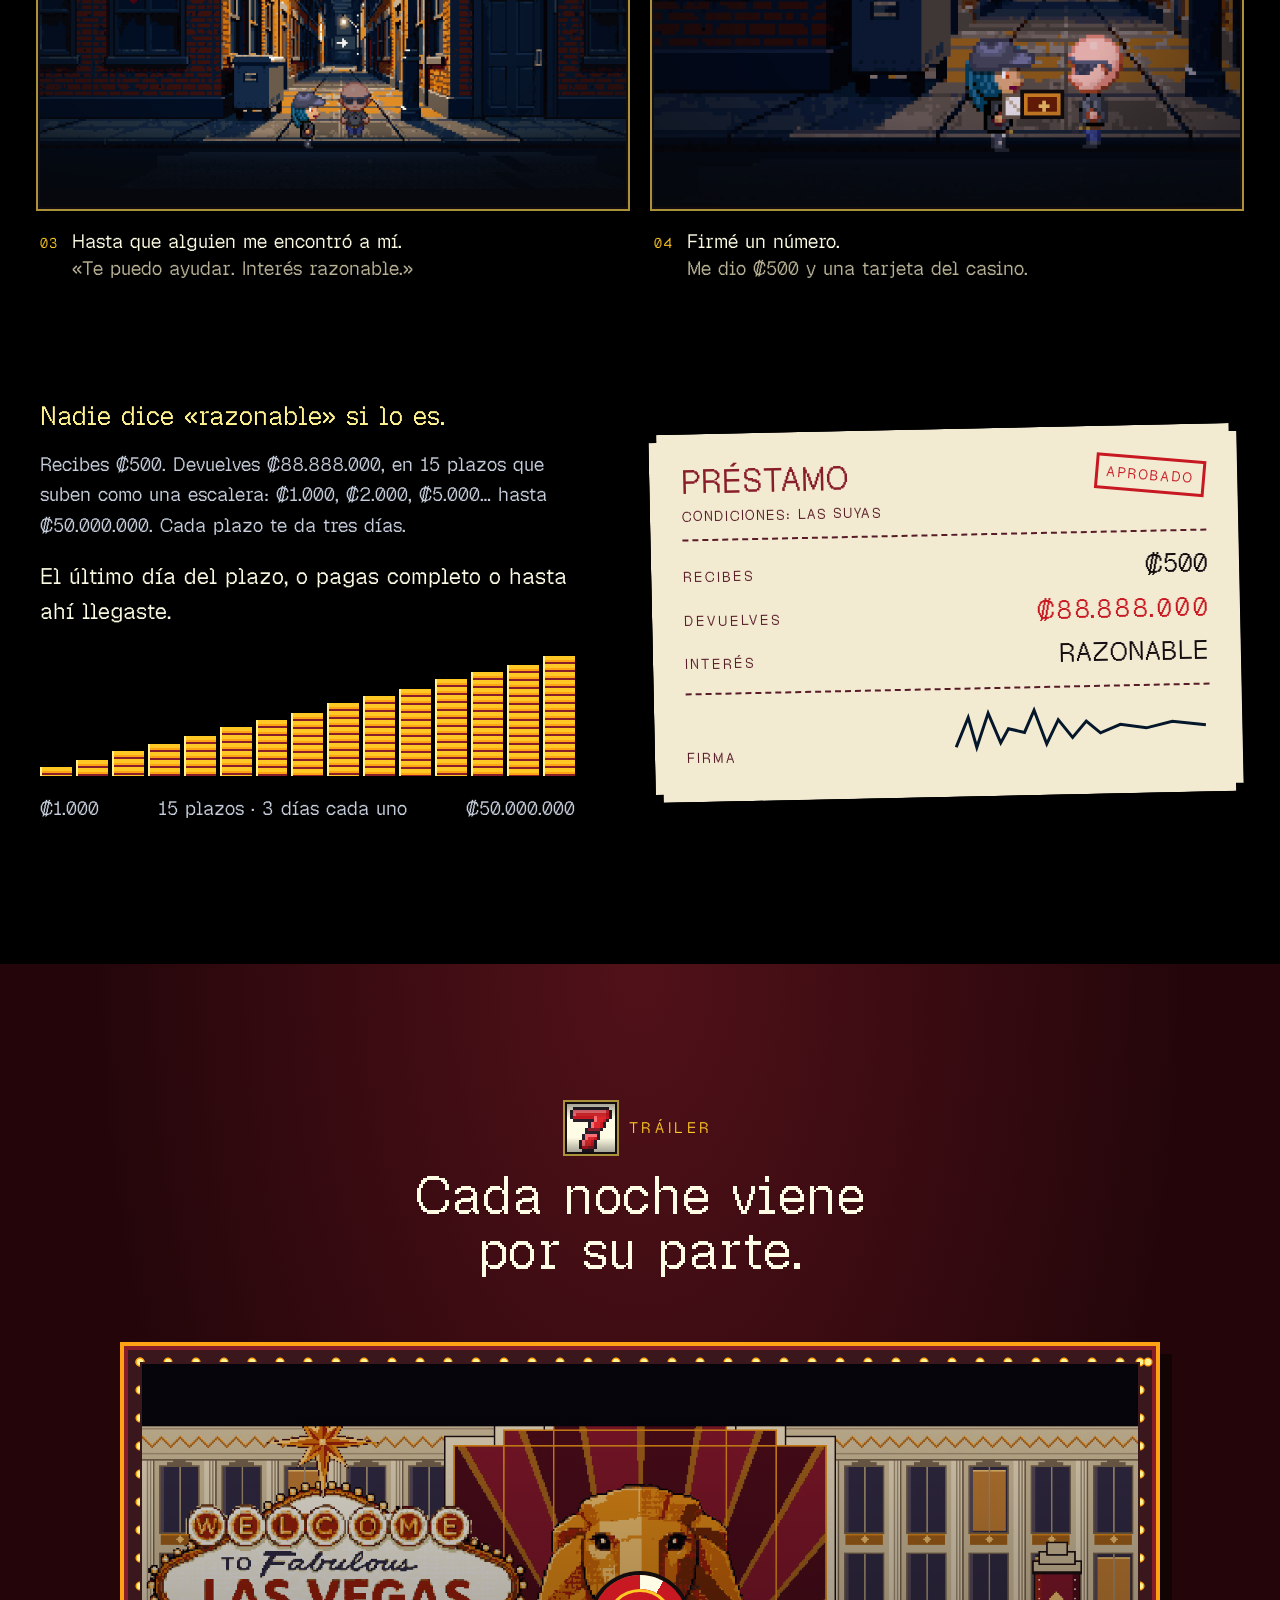
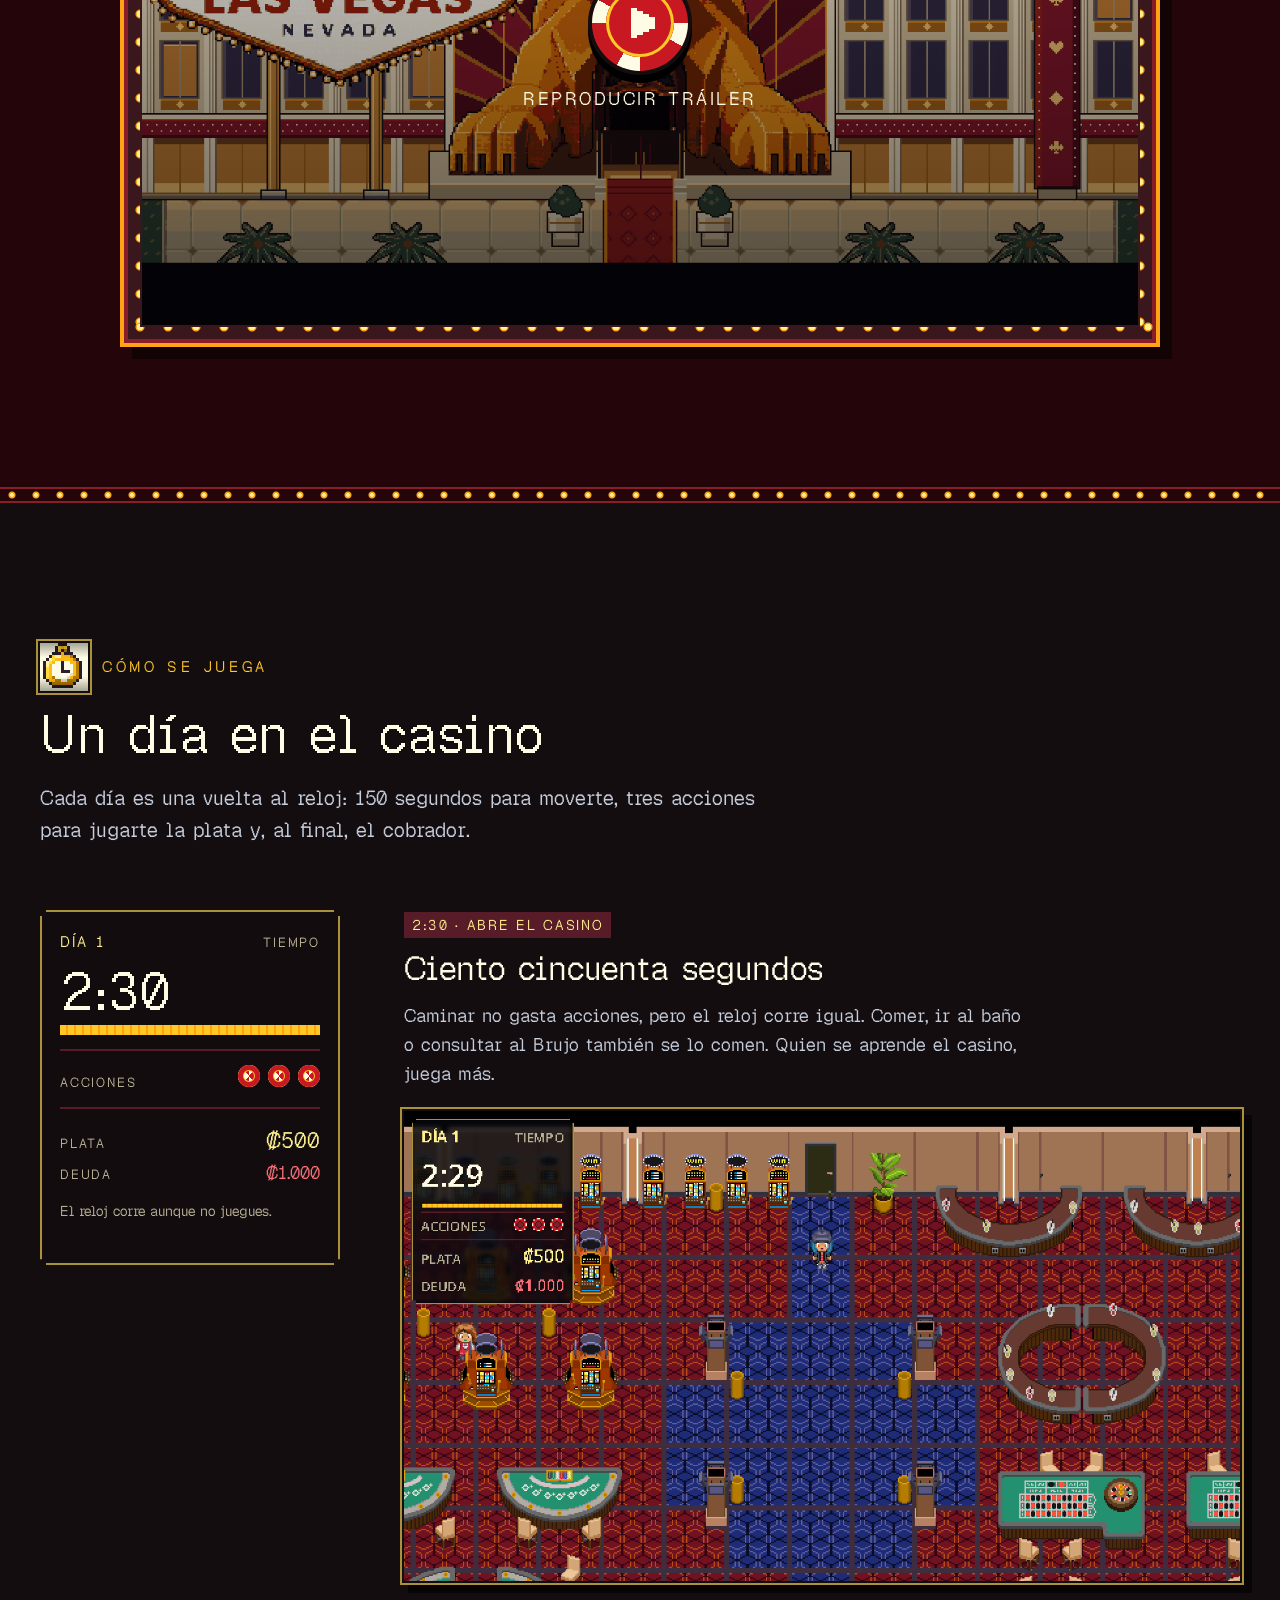
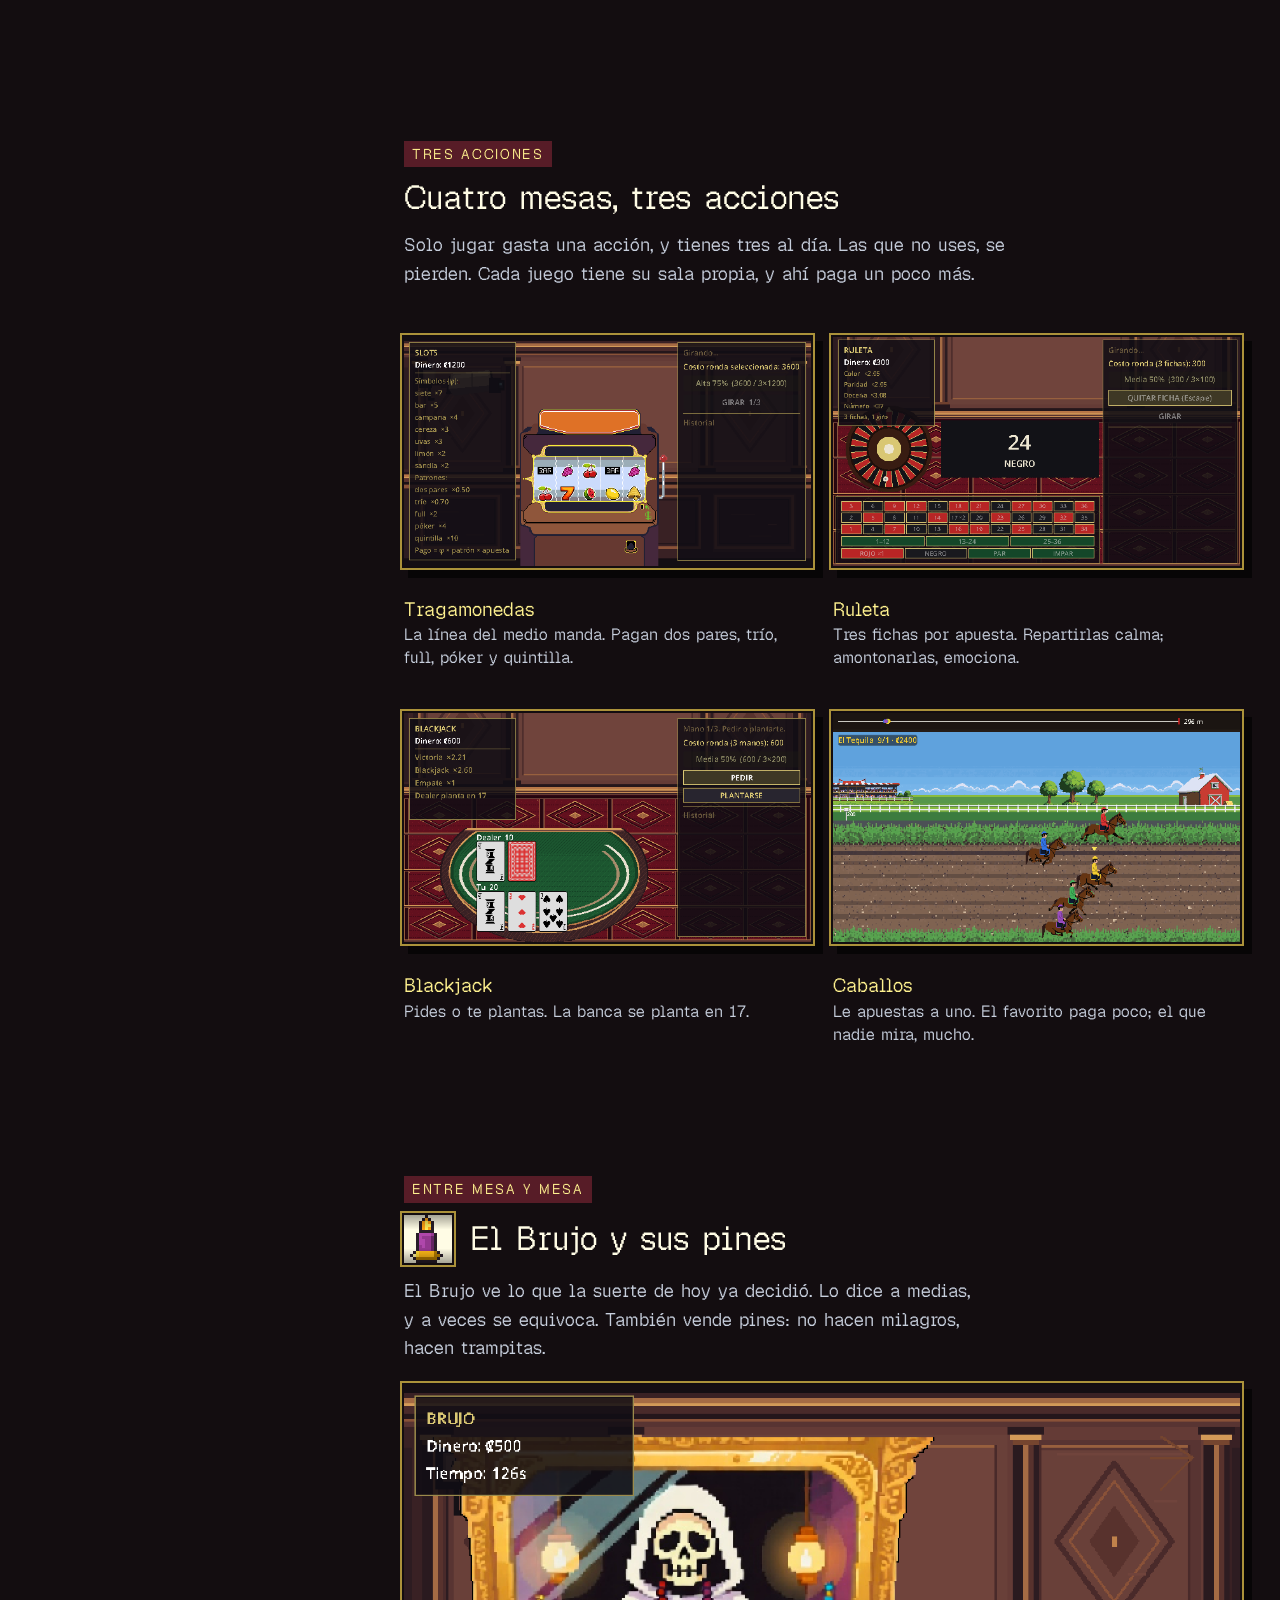
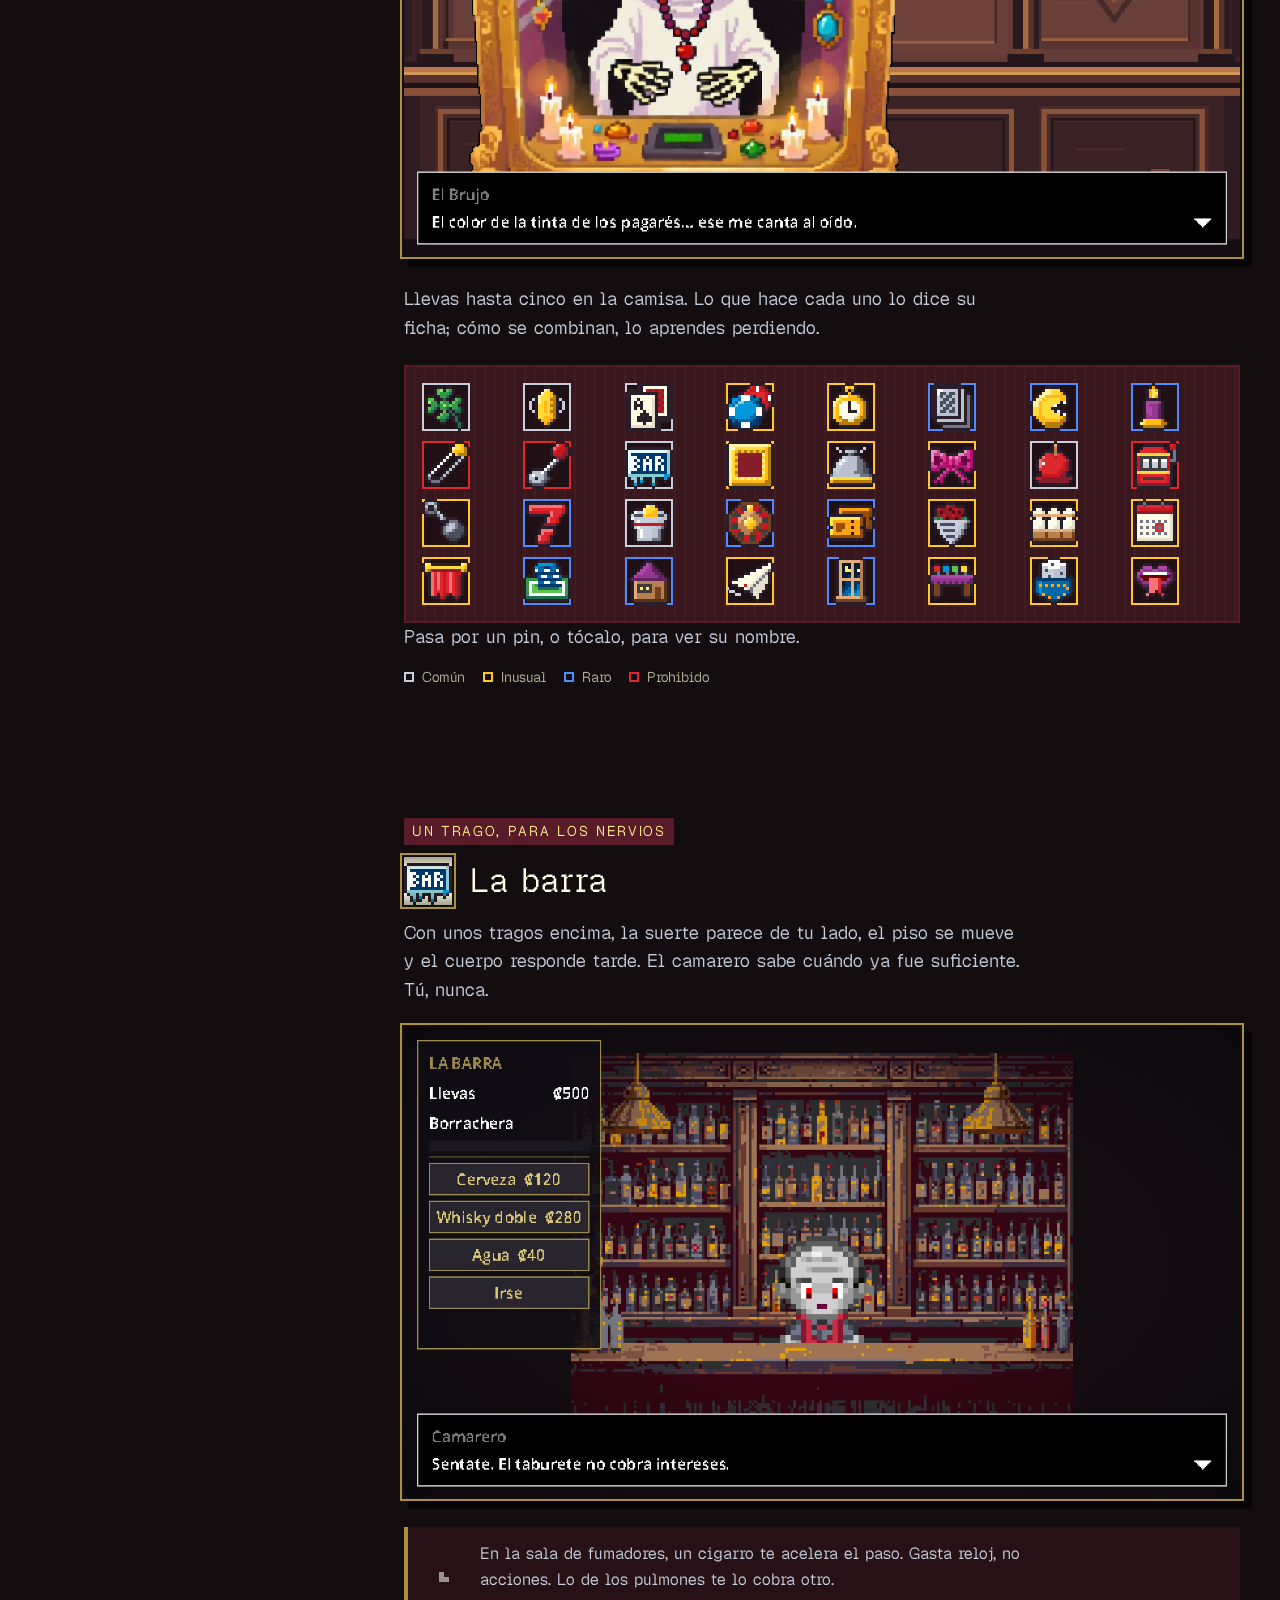
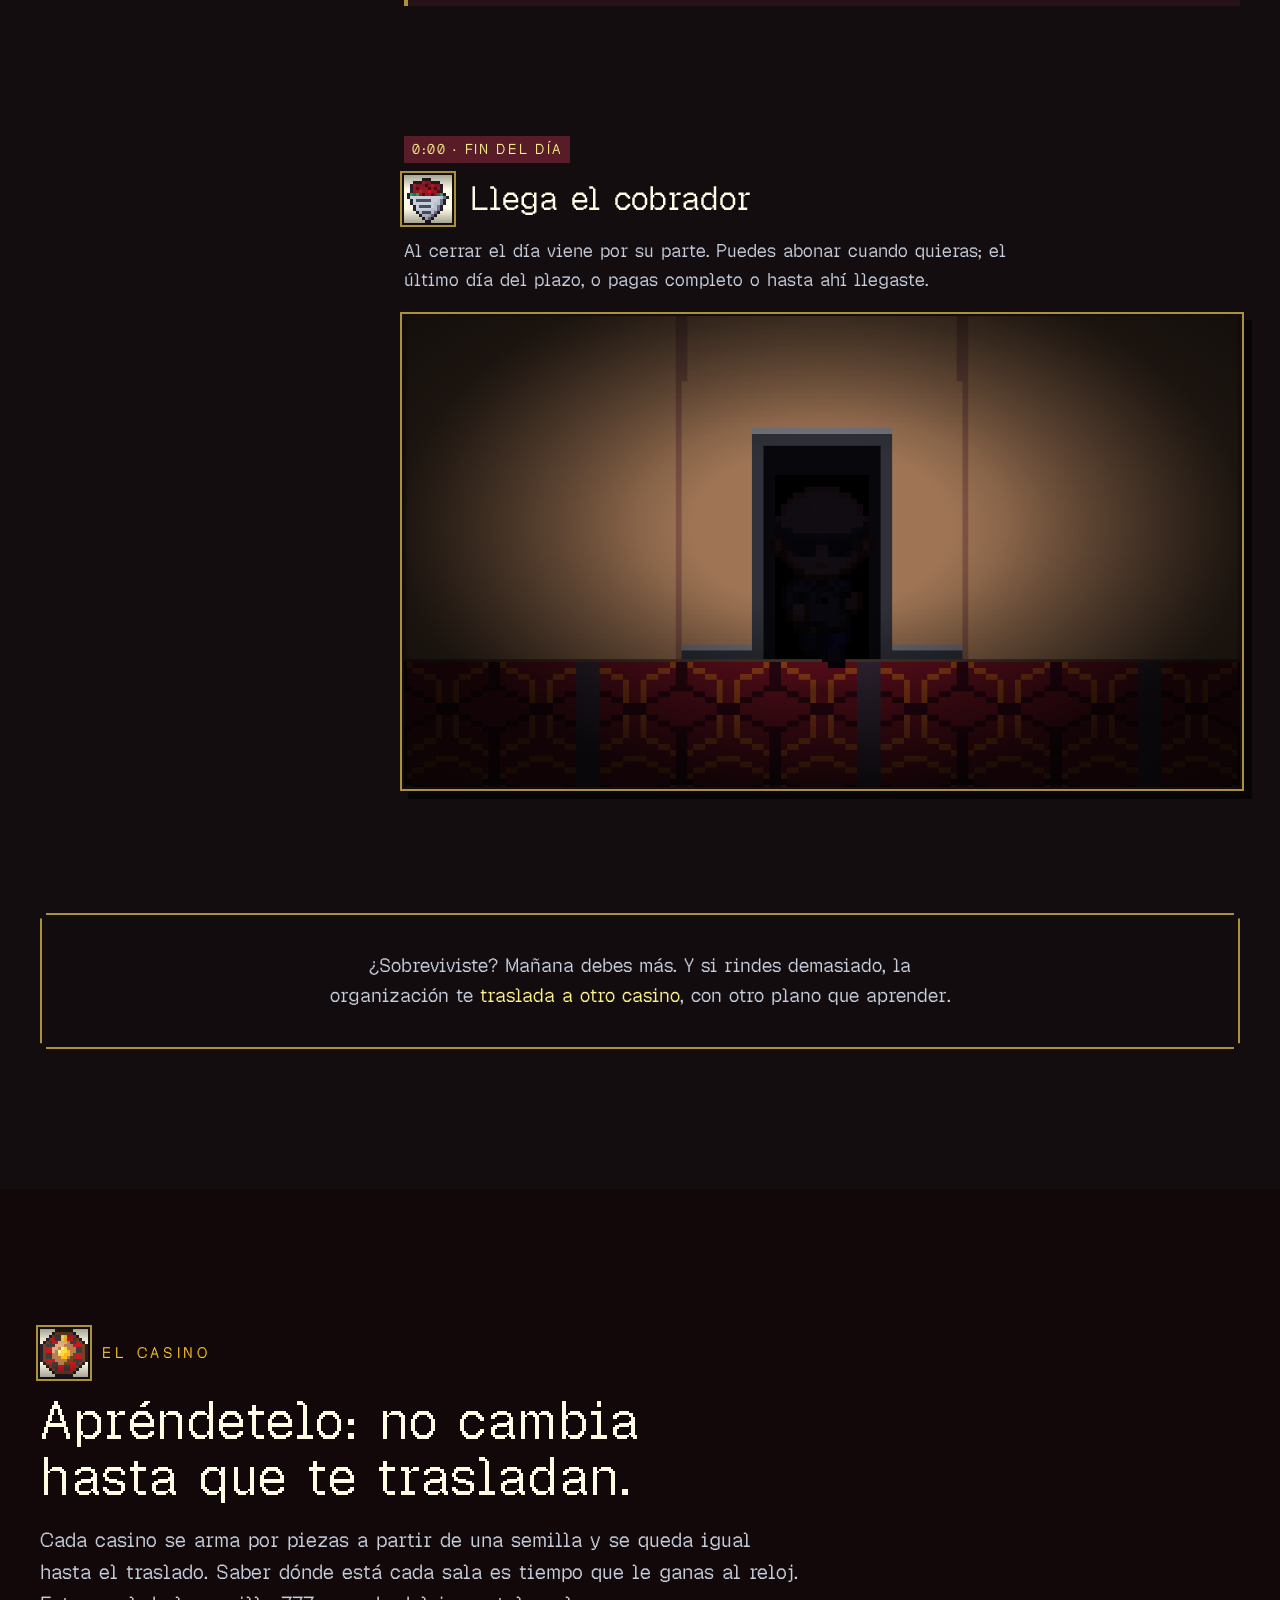
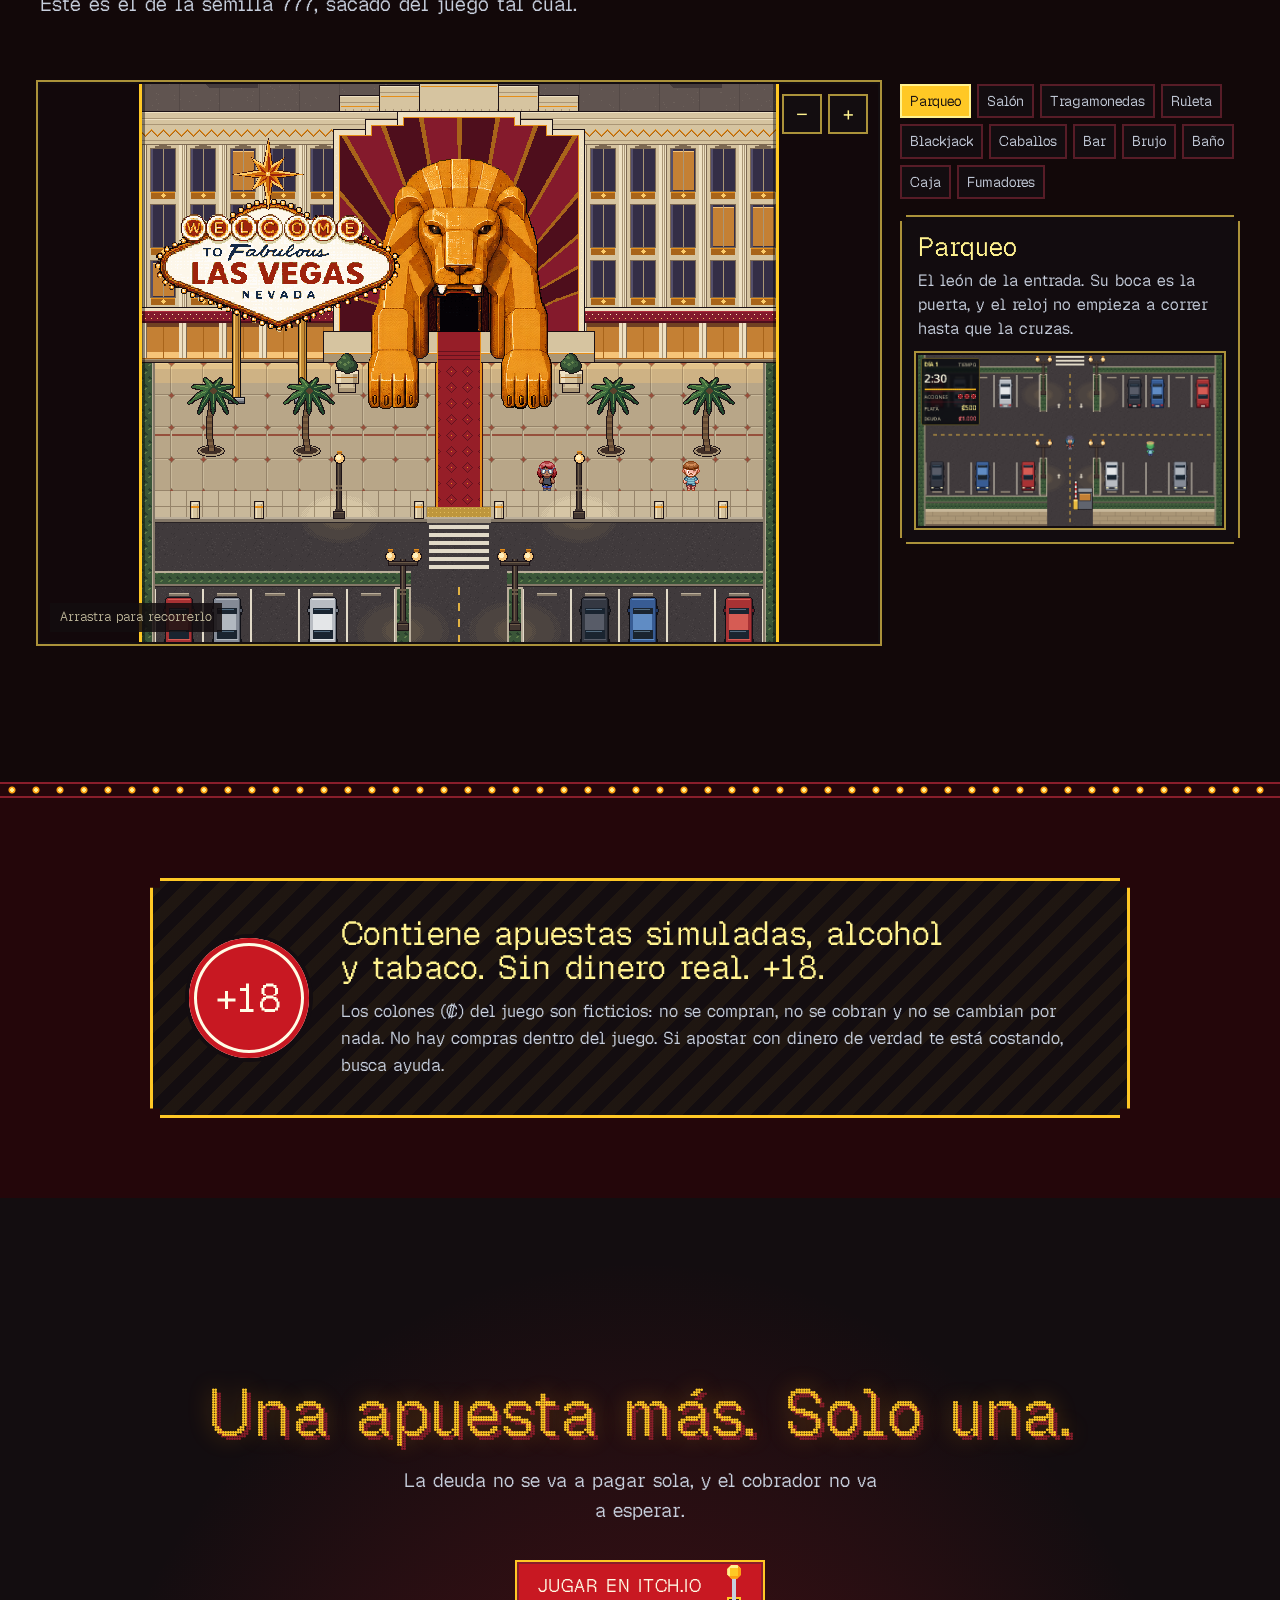
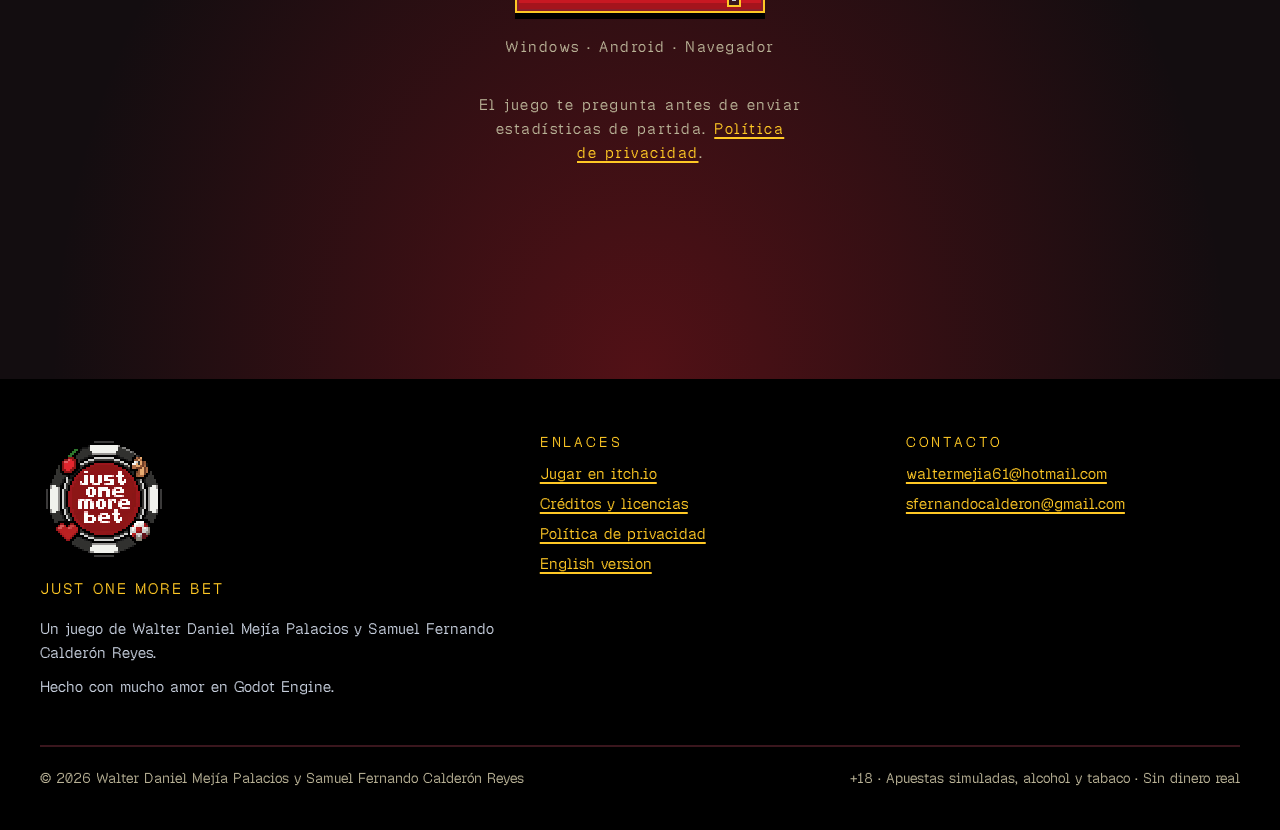
==== commit 603e4e05: "chore: version en la URL de las imagenes que cambiaron Las imagenes guardan su nombre y la cache les" ====
--- a/index.html
+++ b/index.html
@@ -19,14 +19,14 @@
 	<meta property="og:title" content="Just One More Bet · Solo una más">
 	<meta property="og:description" content="Un roguelite de casino en pixel art: paga una deuda imposible con 150 segundos y 3 acciones por día. +18, apuestas simuladas, sin dinero real.">
 	<meta property="og:url" content="https://just-one-more-bet-web.vercel.app/">
-	<meta property="og:image" content="https://just-one-more-bet-web.vercel.app/assets/img/og/og-es.png">
+	<meta property="og:image" content="https://just-one-more-bet-web.vercel.app/assets/img/og/og-es.png?v=2">
 	<meta property="og:image:width" content="1200">
 	<meta property="og:image:height" content="630">
 	<meta property="og:image:alt" content="La entrada del casino de noche: un león dorado gigante cuya boca es la puerta, junto al cartel de Las Vegas, bajo el título Just One More Bet.">
 	<meta name="twitter:card" content="summary_large_image">
 	<meta name="twitter:title" content="Just One More Bet · Solo una más">
 	<meta name="twitter:description" content="Un roguelite de casino en pixel art: paga una deuda imposible con 150 segundos y 3 acciones por día. +18, sin dinero real.">
-	<meta name="twitter:image" content="https://just-one-more-bet-web.vercel.app/assets/img/og/og-es.png">
+	<meta name="twitter:image" content="https://just-one-more-bet-web.vercel.app/assets/img/og/og-es.png?v=2">
 	<meta name="twitter:image:alt" content="La entrada del casino de noche: un león dorado gigante cuya boca es la puerta.">
 
 	<link rel="icon" href="/favicon.ico" sizes="48x48">
@@ -36,7 +36,7 @@
 	<link rel="manifest" href="/site.webmanifest">
 	<link rel="preload" href="/assets/fonts/geist-pixel.woff2" as="font" type="font/woff2" crossorigin>
 	<link rel="preload" href="/assets/fonts/geist-pixel-bulbs.woff2" as="font" type="font/woff2" crossorigin>
-	<link rel="preload" href="/assets/img/hero/hero-back.webp" as="image" type="image/webp" fetchpriority="high">
+	<link rel="preload" href="/assets/img/hero/hero-back.webp?v=2" as="image" type="image/webp" fetchpriority="high">
 	<link rel="stylesheet" href="/assets/css/site.css">
 	<script src="/assets/js/menu.js" defer></script>
 	<script src="/assets/js/boot.js"></script>
@@ -47,7 +47,7 @@
 		"@type": "VideoGame",
 		"name": "Just One More Bet",
 		"url": "https://just-one-more-bet-web.vercel.app/",
-		"image": "https://just-one-more-bet-web.vercel.app/assets/img/og/og-es.png",
+		"image": "https://just-one-more-bet-web.vercel.app/assets/img/og/og-es.png?v=2",
 		"description": "Roguelite de gestión de riesgo con temática de casino, en pixel art. Apuestas simuladas, sin dinero real. Para mayores de 18 años.",
 		"inLanguage": "es",
 		"genre": ["Roguelite", "Casino", "Pixel art"],
@@ -92,9 +92,9 @@
 			<div class="hero__sticky">
 				<div class="hero__scene" aria-hidden="true">
 					<div class="hero__layers">
-						<img class="l-back" src="/assets/img/hero/hero-back.webp" width="960" height="1088" style="--w:960" alt="" fetchpriority="high">
-						<img class="l-mid l-sign" src="/assets/img/hero/hero-sign.webp" width="640" height="1088" style="--w:640" alt="">
-						<img class="l-mid l-front" src="/assets/img/hero/hero-front.webp" width="640" height="1088" style="--w:640" alt="">
+						<img class="l-back" src="/assets/img/hero/hero-back.webp?v=2" width="960" height="1088" style="--w:960" alt="" fetchpriority="high">
+						<img class="l-mid l-sign" src="/assets/img/hero/hero-sign.webp?v=2" width="640" height="1088" style="--w:640" alt="">
+						<img class="l-mid l-front" src="/assets/img/hero/hero-front.webp?v=2" width="640" height="1088" style="--w:640" alt="">
 					</div>
 					<canvas class="hero__canvas"></canvas>
 					<div class="hero__shade"></div>
@@ -258,8 +258,8 @@
 								<h3>Ciento cincuenta segundos</h3>
 							</div>
 							<p>Caminar no gasta acciones, pero el reloj corre igual. Comer, ir al baño o consultar al Brujo también se lo comen. Quien se aprende el casino, juega más.</p>
-							<button class="frame zoomable reveal" type="button" data-full="/assets/img/shots/dia-salon.webp" data-caption="El salón principal, con el reloj, las acciones, la plata y la deuda arriba a la izquierda.">
-								<img src="/assets/img/shots/dia-salon.webp" srcset="/assets/img/shots/dia-salon-1x.webp 640w, /assets/img/shots/dia-salon.webp 1280w" sizes="(max-width: 1000px) 100vw, 760px" width="1280" height="720" loading="lazy" decoding="async" alt="Salón principal del casino visto desde arriba: alfombra roja y azul, mesas de ruleta y blackjack, tragamonedas y gente caminando. Arriba a la izquierda, el día, el reloj, las acciones que quedan y la deuda.">
+							<button class="frame zoomable reveal" type="button" data-full="/assets/img/shots/dia-salon.webp?v=2" data-caption="El salón principal, con el reloj, las acciones, la plata y la deuda arriba a la izquierda.">
+								<img src="/assets/img/shots/dia-salon.webp?v=2" srcset="/assets/img/shots/dia-salon-1x.webp?v=2 640w, /assets/img/shots/dia-salon.webp?v=2 1280w" sizes="(max-width: 1000px) 100vw, 760px" width="1280" height="720" loading="lazy" decoding="async" alt="Salón principal del casino visto desde arriba: alfombra roja y azul, mesas de ruleta y blackjack, tragamonedas y gente caminando. Arriba a la izquierda, el día, el reloj, las acciones que quedan y la deuda.">
 							</button>
 						</li>
 
@@ -312,8 +312,8 @@
 								<h3>El Brujo y sus pines</h3>
 							</div>
 							<p>El Brujo ve lo que la suerte de hoy ya decidió. Lo dice a medias, y a veces se equivoca. También vende pines: no hacen milagros, hacen trampitas.</p>
-							<button class="frame zoomable reveal" type="button" data-full="/assets/img/shots/brujo.webp" data-caption="El Brujo: «El color de la tinta de los pagarés… ese me canta al oído.»">
-								<img src="/assets/img/shots/brujo.webp" srcset="/assets/img/shots/brujo-1x.webp 640w, /assets/img/shots/brujo.webp 1280w" sizes="(max-width: 1000px) 100vw, 760px" width="1280" height="720" loading="lazy" decoding="async" alt="El Brujo, un esqueleto con túnica y collar de cuentas, sentado tras una mesa con velas y una bola de cristal, enmarcado en dorado. Abajo, su frase del día.">
+							<button class="frame zoomable reveal" type="button" data-full="/assets/img/shots/brujo.webp?v=2" data-caption="El Brujo: «El color de la tinta de los pagarés… ese me canta al oído.»">
+								<img src="/assets/img/shots/brujo.webp?v=2" srcset="/assets/img/shots/brujo-1x.webp?v=2 640w, /assets/img/shots/brujo.webp?v=2 1280w" sizes="(max-width: 1000px) 100vw, 760px" width="1280" height="720" loading="lazy" decoding="async" alt="El Brujo, un esqueleto con túnica y collar de cuentas, sentado tras una mesa con velas y una bola de cristal, enmarcado en dorado. Abajo, su frase del día.">
 							</button>
 							<p>Llevas hasta cinco en la camisa. Lo que hace cada uno lo dice su ficha; cómo se combinan, lo aprendes perdiendo.</p>
 							<ul class="pins"><li><button class="pin" type="button" data-r="common" data-name="Trébol torcido" data-rarity="Común" style="--x:0;--y:0" aria-label="Trébol torcido (común)"><i></i></button></li>
@@ -364,8 +364,8 @@
 								<h3>La barra</h3>
 							</div>
 							<p>Con unos tragos encima, la suerte parece de tu lado, el piso se mueve y el cuerpo responde tarde. El camarero sabe cuándo ya fue suficiente. Tú, nunca.</p>
-							<button class="frame zoomable is-drunk" type="button" data-full="/assets/img/shots/barra.webp" data-caption="La barra: «Siéntate. El taburete no cobra intereses.»">
-								<img src="/assets/img/shots/barra.webp" srcset="/assets/img/shots/barra-1x.webp 640w, /assets/img/shots/barra.webp 1280w" sizes="(max-width: 1000px) 100vw, 760px" width="1280" height="720" loading="lazy" decoding="async" alt="La barra vista desde el taburete: estantes llenos de botellas, el camarero de pelo blanco y la carta de tragos con cerveza, whisky doble y agua. Abajo: «Siéntate. El taburete no cobra intereses.»">
+							<button class="frame zoomable is-drunk" type="button" data-full="/assets/img/shots/barra.webp?v=2" data-caption="La barra: «Siéntate. El taburete no cobra intereses.»">
+								<img src="/assets/img/shots/barra.webp?v=2" srcset="/assets/img/shots/barra-1x.webp?v=2 640w, /assets/img/shots/barra.webp?v=2 1280w" sizes="(max-width: 1000px) 100vw, 760px" width="1280" height="720" loading="lazy" decoding="async" alt="La barra vista desde el taburete: estantes llenos de botellas, el camarero de pelo blanco y la carta de tragos con cerveza, whisky doble y agua. Abajo: «Siéntate. El taburete no cobra intereses.»">
 							</button>
 							<div class="smoke">
 								<span class="smoke__puff" aria-hidden="true"></span>
@@ -404,7 +404,7 @@
 
 				<div class="map">
 					<div class="map__view" tabindex="0" aria-label="Plano del casino. Arrastra para recorrerlo o usa las flechas; más y menos para acercar.">
-						<img class="map__img" src="/assets/img/map/casino.webp" width="2832" height="2960" loading="lazy" decoding="async" alt="Plano completo del casino de la semilla 777: el parqueo con el león abajo, el salón principal encima y, unidas por pasillos, las salas de tragamonedas, ruleta, blackjack, caballos, el bar, el Brujo, el baño, la caja y la sala de fumadores.">
+						<img class="map__img" src="/assets/img/map/casino.webp?v=2" width="2832" height="2960" loading="lazy" decoding="async" alt="Plano completo del casino de la semilla 777: el parqueo con el león abajo, el salón principal encima y, unidas por pasillos, las salas de tragamonedas, ruleta, blackjack, caballos, el bar, el Brujo, el baño, la caja y la sala de fumadores.">
 						<div class="map__marks" aria-hidden="true"></div>
 						<div class="map__tools">
 							<button type="button" data-zoom="out" aria-label="Alejar">−</button>
@@ -415,24 +415,24 @@
 
 					<div class="map__side">
 						<ul class="rooms">
-							<li><button type="button" aria-pressed="true" data-room="parqueo" data-x="112" data-y="1856" data-w="640" data-h="1088" data-shot="/assets/img/shots/sala-parqueo.webp" data-desc="El león de la entrada. Su boca es la puerta, y el reloj no empieza a correr hasta que la cruzas." data-alt="El parqueo de día, visto desde arriba: coches estacionados en dos filas y el camino hacia la entrada.">Parqueo</button></li>
-							<li><button type="button" aria-pressed="false" data-room="salon" data-x="16" data-y="1392" data-w="848" data-h="464" data-shot="/assets/img/shots/dia-salon.webp" data-desc="Un poco de todo: tragamonedas, ruleta y blackjack. Fuera de su sala propia, cada juego paga menos." data-alt="El salón principal: mesas de ruleta y blackjack, tragamonedas y gente caminando.">Salón</button></li>
-							<li><button type="button" aria-pressed="false" data-room="tragamonedas" data-x="1280" data-y="752" data-w="560" data-h="320" data-shot="/assets/img/shots/sala-tragamonedas.webp" data-desc="Filas de máquinas. En su sala propia, cada máquina paga un 10 % más." data-alt="La sala de tragamonedas: dos filas de máquinas con taburetes sobre alfombra roja.">Tragamonedas</button></li>
-							<li><button type="button" aria-pressed="false" data-room="ruleta" data-x="720" data-y="64" data-w="560" data-h="320" data-shot="/assets/img/shots/sala-ruleta.webp" data-desc="Cuatro mesas, del 1 al 36 y sin cero." data-alt="La sala de ruleta: cuatro mesas de paño verde sobre alfombra azul, con plantas en las esquinas.">Ruleta</button></li>
-							<li><button type="button" aria-pressed="false" data-room="blackjack" data-x="1840" data-y="752" data-w="560" data-h="320" data-shot="/assets/img/shots/sala-blackjack.webp" data-desc="Cuatro mesas de paño verde y una banca que se planta en 17." data-alt="La sala de blackjack: cuatro mesas semicirculares de paño verde sobre alfombra azul.">Blackjack</button></li>
-							<li><button type="button" aria-pressed="false" data-room="caballos" data-x="160" data-y="704" data-w="560" data-h="320" data-shot="/assets/img/shots/sala-caballos.webp" data-desc="Por el ventanal se ve el hipódromo. La ventanilla toma tu apuesta." data-alt="La sala de caballos: mesas con sillas frente a un ventanal largo que da al hipódromo.">Caballos</button></li>
-							<li><button type="button" aria-pressed="false" data-room="bar" data-x="160" data-y="64" data-w="560" data-h="320" data-shot="/assets/img/shots/sala-bar.webp" data-desc="Dos camareros, estantes de botellas y mesas para tomarse un respiro. Se paga con plata, no con acciones." data-alt="El bar: dos barras curvas con camareros, estantes de botellas al fondo y mesas.">Bar</button></li>
-							<li><button type="button" aria-pressed="false" data-room="brujo" data-x="1280" data-y="1440" data-w="560" data-h="320" data-shot="/assets/img/shots/sala-brujo.webp" data-desc="Una mesa, velas y alguien que ya sabe cómo termina tu día." data-alt="La sala del Brujo: una sala grande y casi vacía, con la mesa de la adivina al fondo.">Brujo</button></li>
-							<li><button type="button" aria-pressed="false" data-room="bano" data-x="1280" data-y="64" data-w="560" data-h="320" data-shot="/assets/img/shots/sala-bano.webp" data-desc="Una visita al día. Si apuntas mal, nadie limpia." data-alt="El baño: cubículos, lavabos y urinarios a los lados de un pasillo de baldosas.">Baño</button></li>
-							<li><button type="button" aria-pressed="false" data-room="caja" data-x="2256" data-y="1440" data-w="560" data-h="320" data-shot="/assets/img/shots/sala-caja.webp" data-desc="La ventanilla vende comida, y cada plato te acelera el paso." data-alt="La caja: ventanillas enrejadas al fondo con una fila marcada por cordones.">Caja</button></li>
-							<li><button type="button" aria-pressed="false" data-room="fumadores" data-x="720" data-y="384" data-w="560" data-h="320" data-shot="/assets/img/shots/sala-fumadores.webp" data-desc="Sillones y ceniceros. Un cigarro entero te acelera el paso." data-alt="La sala de fumadores: sillones naranjas y mesas bajas sobre alfombra azul, con ventanales al fondo.">Fumadores</button></li>
+							<li><button type="button" aria-pressed="true" data-room="parqueo" data-x="112" data-y="1856" data-w="640" data-h="1088" data-shot="/assets/img/shots/sala-parqueo.webp?v=2" data-desc="El león de la entrada. Su boca es la puerta, y el reloj no empieza a correr hasta que la cruzas." data-alt="El parqueo de día, visto desde arriba: coches estacionados en dos filas y el camino hacia la entrada.">Parqueo</button></li>
+							<li><button type="button" aria-pressed="false" data-room="salon" data-x="16" data-y="1392" data-w="848" data-h="464" data-shot="/assets/img/shots/dia-salon.webp?v=2" data-desc="Un poco de todo: tragamonedas, ruleta y blackjack. Fuera de su sala propia, cada juego paga menos." data-alt="El salón principal: mesas de ruleta y blackjack, tragamonedas y gente caminando.">Salón</button></li>
+							<li><button type="button" aria-pressed="false" data-room="tragamonedas" data-x="1280" data-y="752" data-w="560" data-h="320" data-shot="/assets/img/shots/sala-tragamonedas.webp?v=2" data-desc="Filas de máquinas. En su sala propia, cada máquina paga un 10 % más." data-alt="La sala de tragamonedas: dos filas de máquinas con taburetes sobre alfombra roja.">Tragamonedas</button></li>
+							<li><button type="button" aria-pressed="false" data-room="ruleta" data-x="720" data-y="64" data-w="560" data-h="320" data-shot="/assets/img/shots/sala-ruleta.webp?v=2" data-desc="Cuatro mesas, del 1 al 36 y sin cero." data-alt="La sala de ruleta: cuatro mesas de paño verde sobre alfombra azul, con plantas en las esquinas.">Ruleta</button></li>
+							<li><button type="button" aria-pressed="false" data-room="blackjack" data-x="1840" data-y="752" data-w="560" data-h="320" data-shot="/assets/img/shots/sala-blackjack.webp?v=2" data-desc="Cuatro mesas de paño verde y una banca que se planta en 17." data-alt="La sala de blackjack: cuatro mesas semicirculares de paño verde sobre alfombra azul.">Blackjack</button></li>
+							<li><button type="button" aria-pressed="false" data-room="caballos" data-x="160" data-y="704" data-w="560" data-h="320" data-shot="/assets/img/shots/sala-caballos.webp?v=2" data-desc="Por el ventanal se ve el hipódromo. La ventanilla toma tu apuesta." data-alt="La sala de caballos: mesas con sillas frente a un ventanal largo que da al hipódromo.">Caballos</button></li>
+							<li><button type="button" aria-pressed="false" data-room="bar" data-x="160" data-y="64" data-w="560" data-h="320" data-shot="/assets/img/shots/sala-bar.webp?v=2" data-desc="Dos camareros, estantes de botellas y mesas para tomarse un respiro. Se paga con plata, no con acciones." data-alt="El bar: dos barras curvas con camareros, estantes de botellas al fondo y mesas.">Bar</button></li>
+							<li><button type="button" aria-pressed="false" data-room="brujo" data-x="1280" data-y="1440" data-w="560" data-h="320" data-shot="/assets/img/shots/sala-brujo.webp?v=2" data-desc="Una mesa, velas y alguien que ya sabe cómo termina tu día." data-alt="La sala del Brujo: una sala grande y casi vacía, con la mesa de la adivina al fondo.">Brujo</button></li>
+							<li><button type="button" aria-pressed="false" data-room="bano" data-x="1280" data-y="64" data-w="560" data-h="320" data-shot="/assets/img/shots/sala-bano.webp?v=2" data-desc="Una visita al día. Si apuntas mal, nadie limpia." data-alt="El baño: cubículos, lavabos y urinarios a los lados de un pasillo de baldosas.">Baño</button></li>
+							<li><button type="button" aria-pressed="false" data-room="caja" data-x="2256" data-y="1440" data-w="560" data-h="320" data-shot="/assets/img/shots/sala-caja.webp?v=2" data-desc="La ventanilla vende comida, y cada plato te acelera el paso." data-alt="La caja: ventanillas enrejadas al fondo con una fila marcada por cordones.">Caja</button></li>
+							<li><button type="button" aria-pressed="false" data-room="fumadores" data-x="720" data-y="384" data-w="560" data-h="320" data-shot="/assets/img/shots/sala-fumadores.webp?v=2" data-desc="Sillones y ceniceros. Un cigarro entero te acelera el paso." data-alt="La sala de fumadores: sillones naranjas y mesas bajas sobre alfombra azul, con ventanales al fondo.">Fumadores</button></li>
 						</ul>
 
 						<div class="room-card panel">
 							<h3>Parqueo</h3>
 							<p>El león de la entrada. Su boca es la puerta, y el reloj no empieza a correr hasta que la cruzas.</p>
-							<button class="zoomable" type="button" data-full="/assets/img/shots/sala-parqueo.webp" data-caption="El parqueo de día, visto desde arriba.">
-								<img src="/assets/img/shots/sala-parqueo-1x.webp" width="640" height="360" loading="lazy" decoding="async" alt="El parqueo de día, visto desde arriba: coches estacionados en dos filas y el camino hacia la entrada.">
+							<button class="zoomable" type="button" data-full="/assets/img/shots/sala-parqueo.webp?v=2" data-caption="El parqueo de día, visto desde arriba.">
+								<img src="/assets/img/shots/sala-parqueo-1x.webp?v=2" width="640" height="360" loading="lazy" decoding="async" alt="El parqueo de día, visto desde arriba: coches estacionados en dos filas y el camino hacia la entrada.">
 							</button>
 						</div>
 					</div>
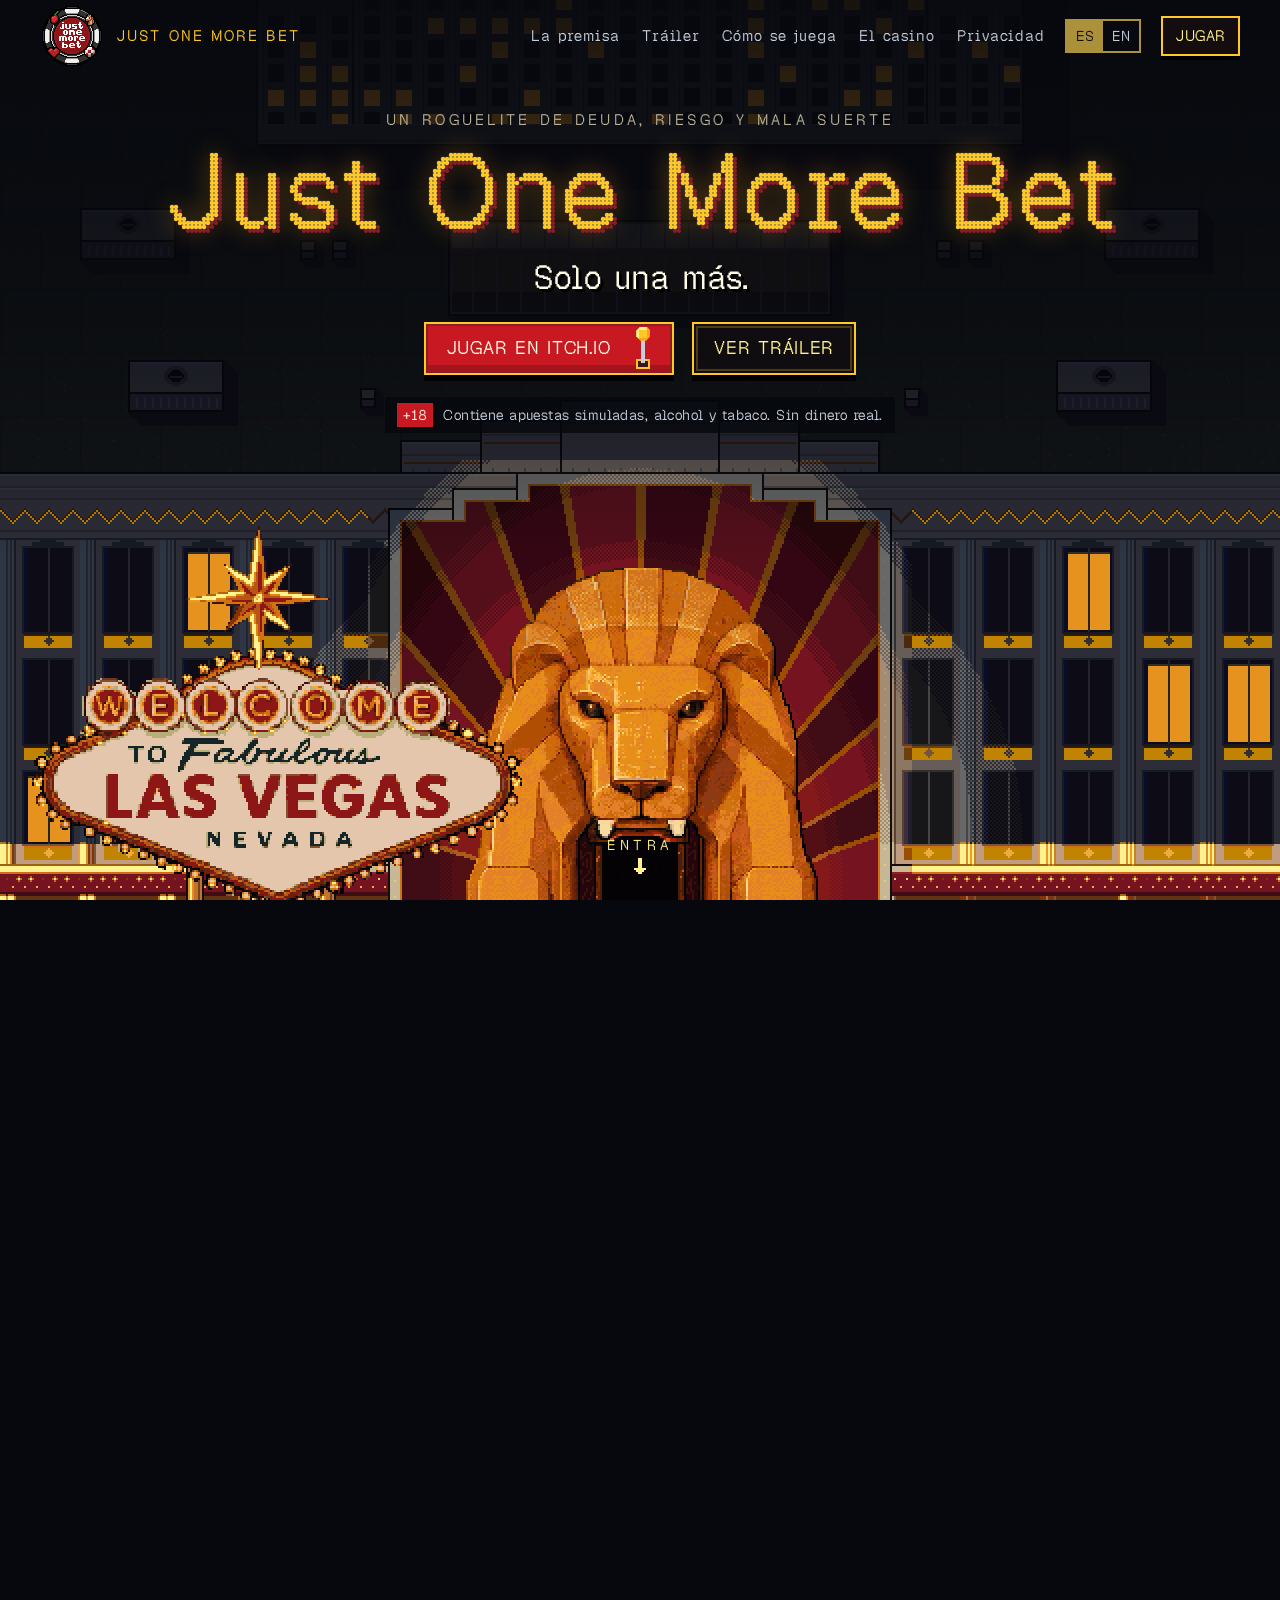
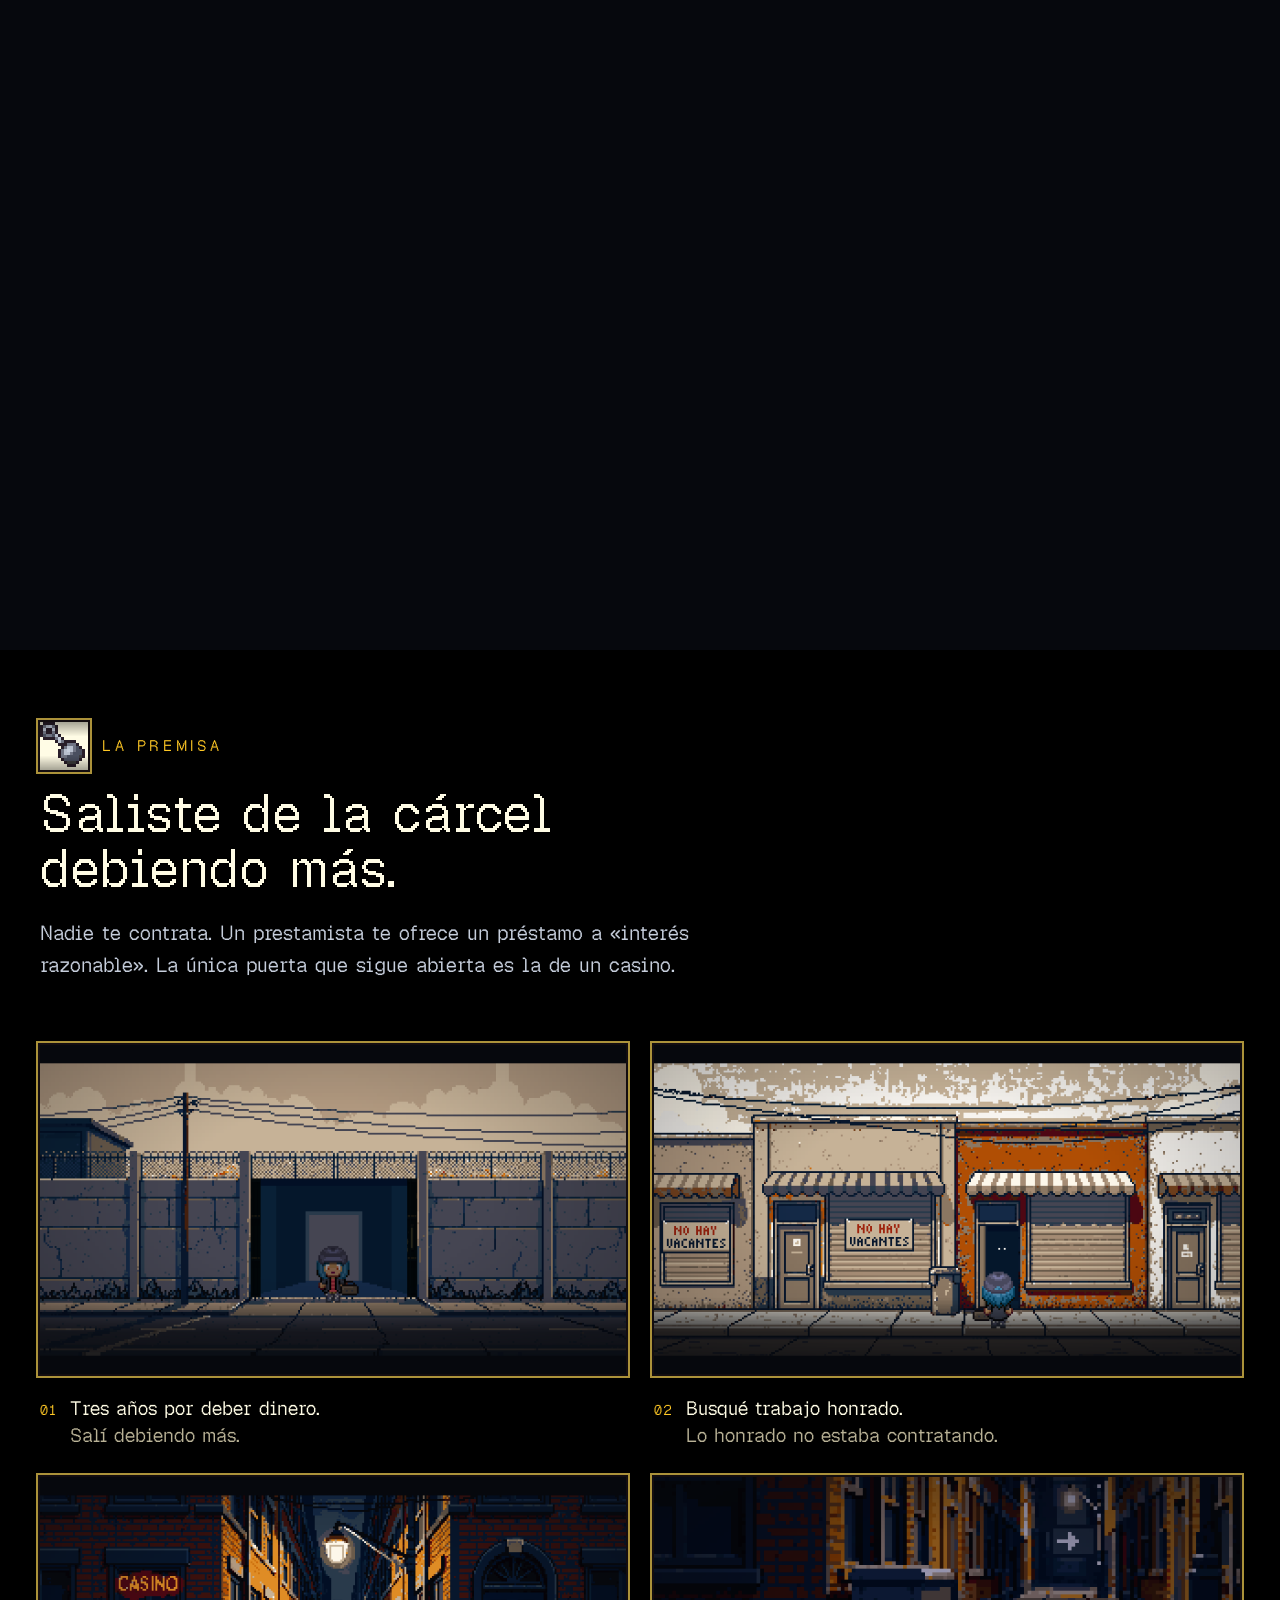
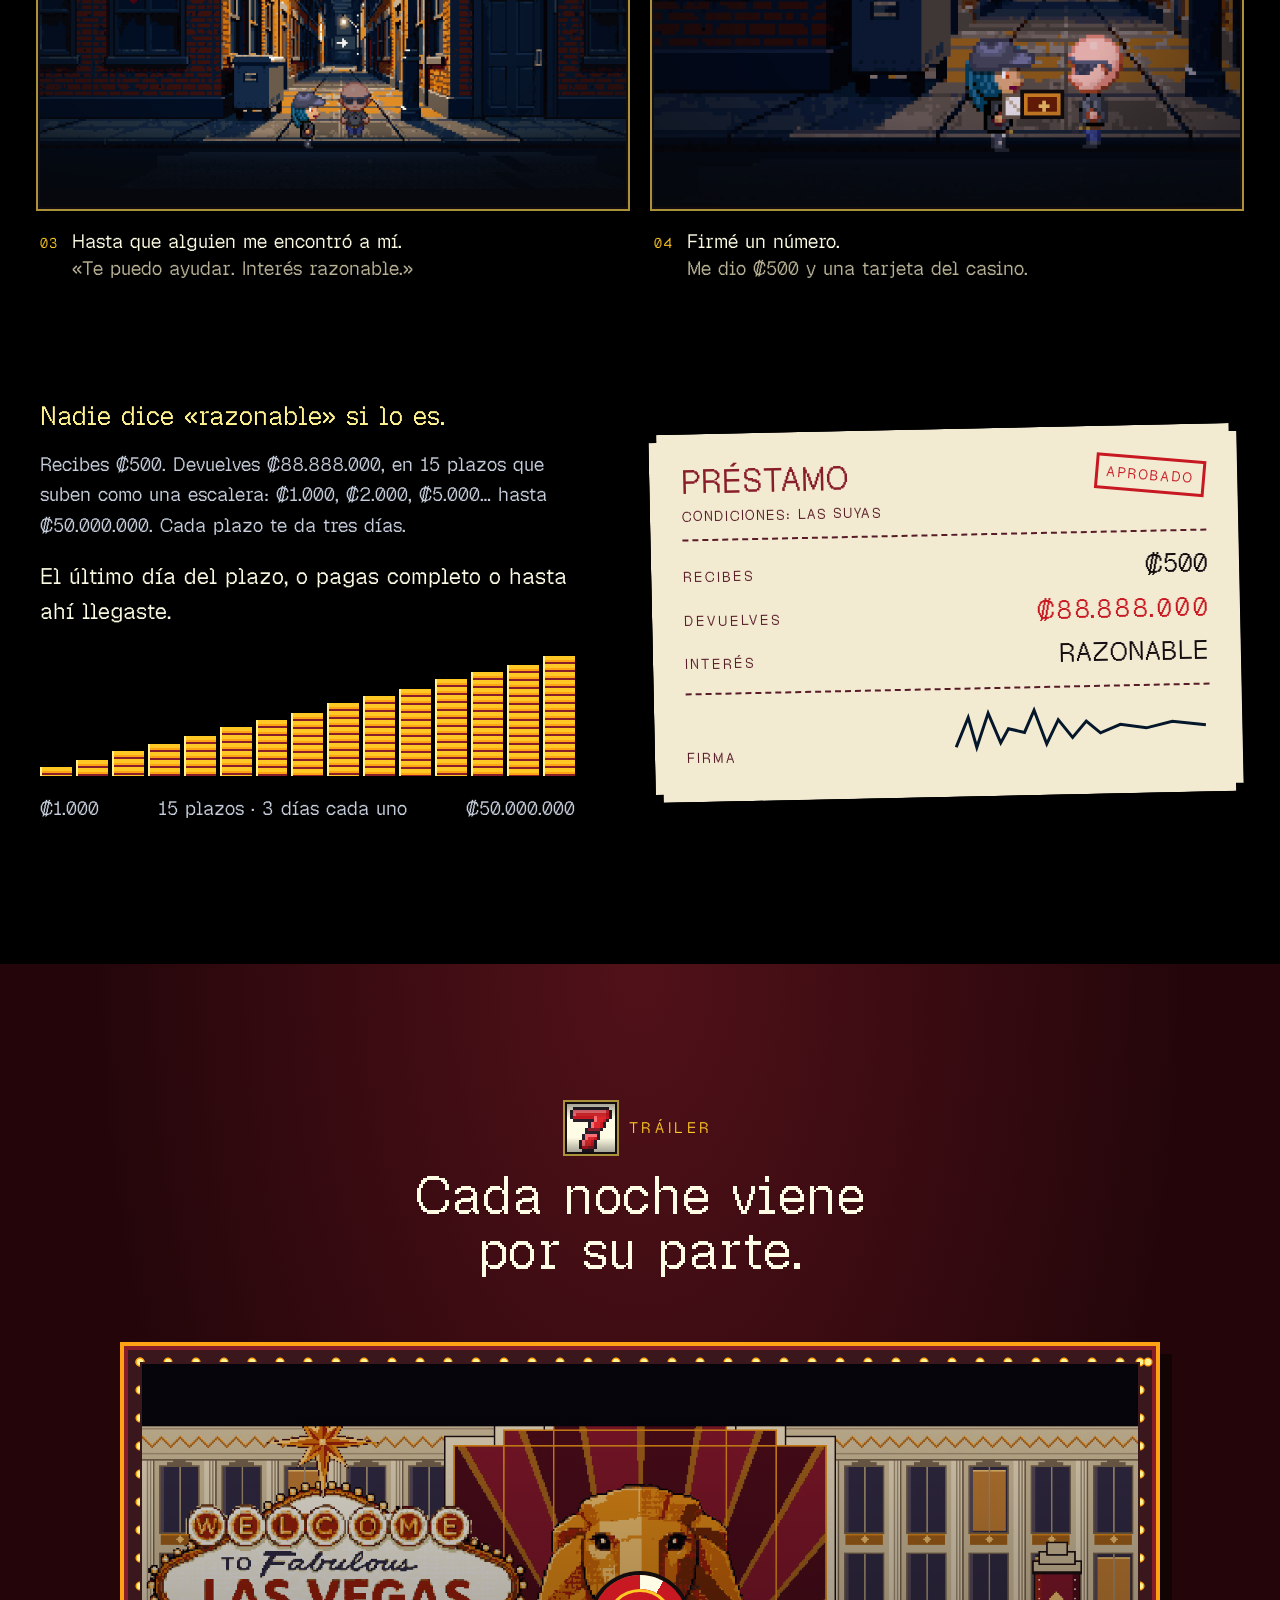
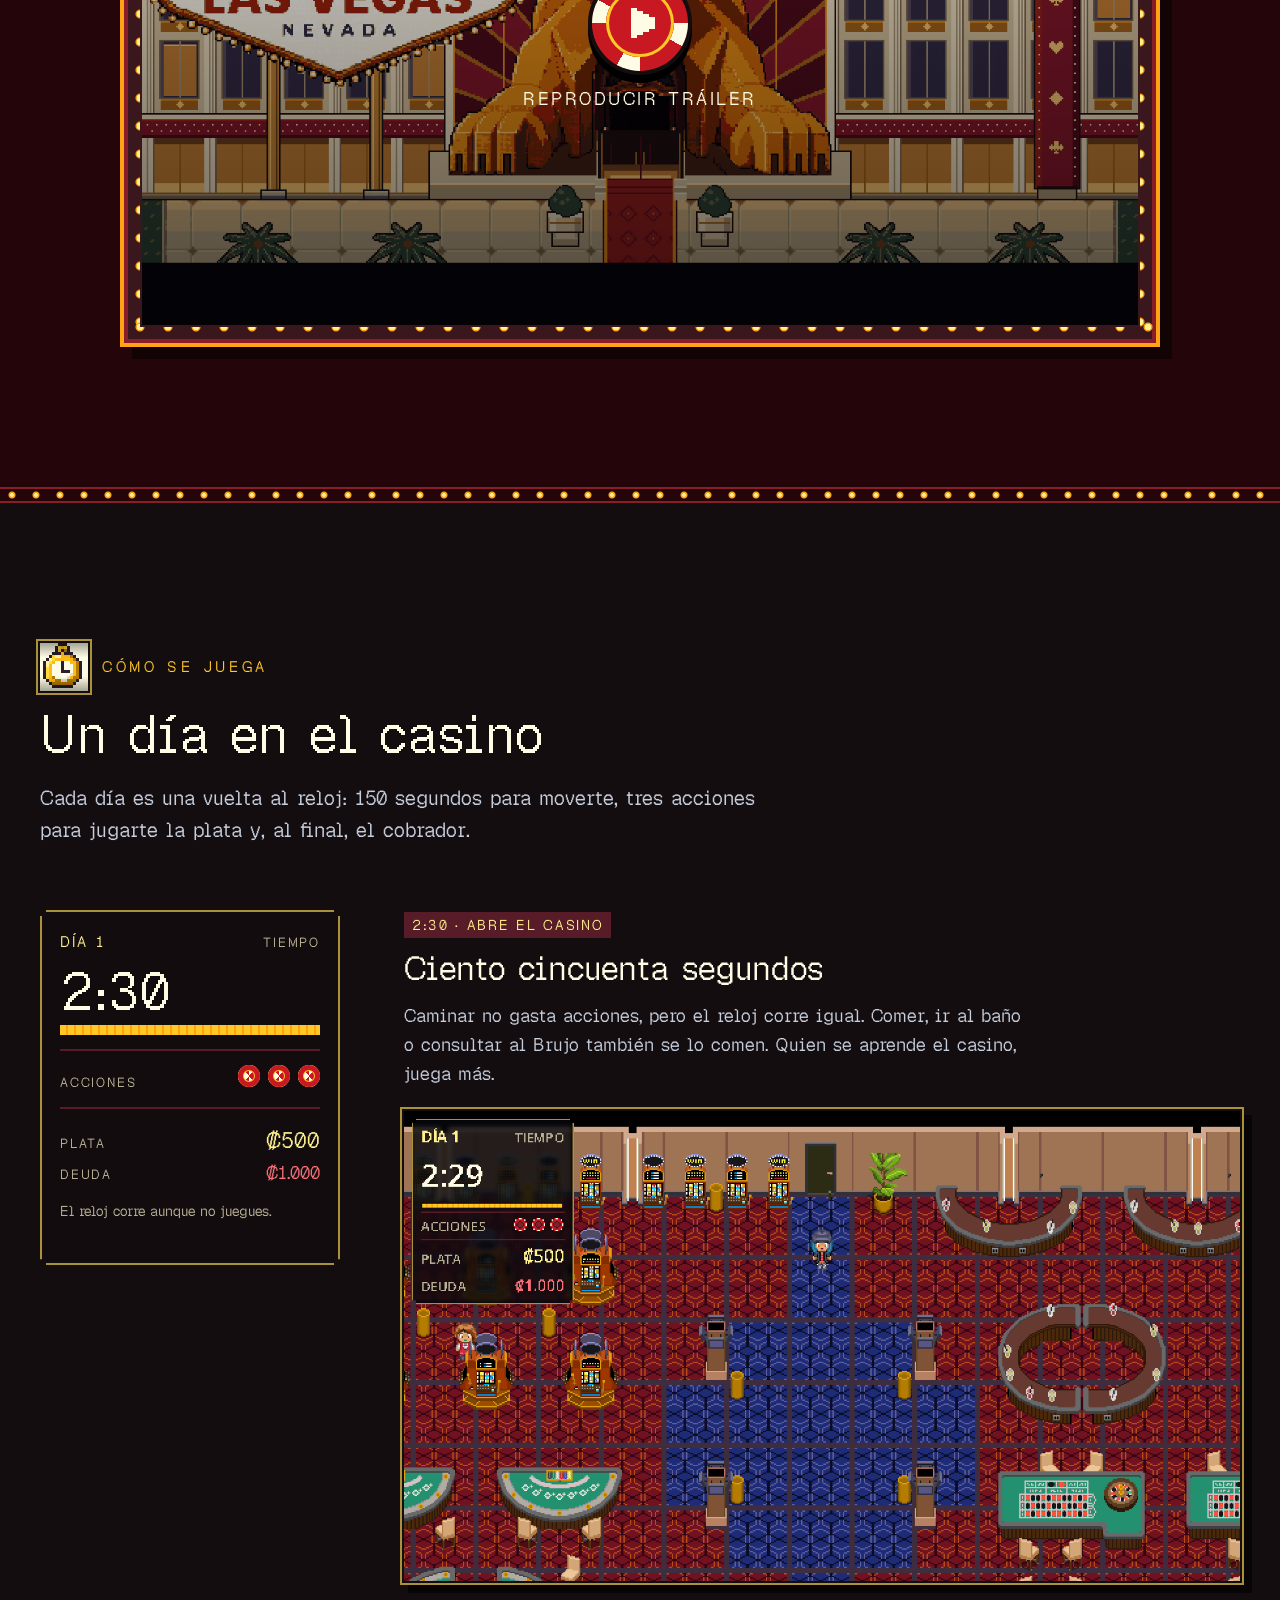
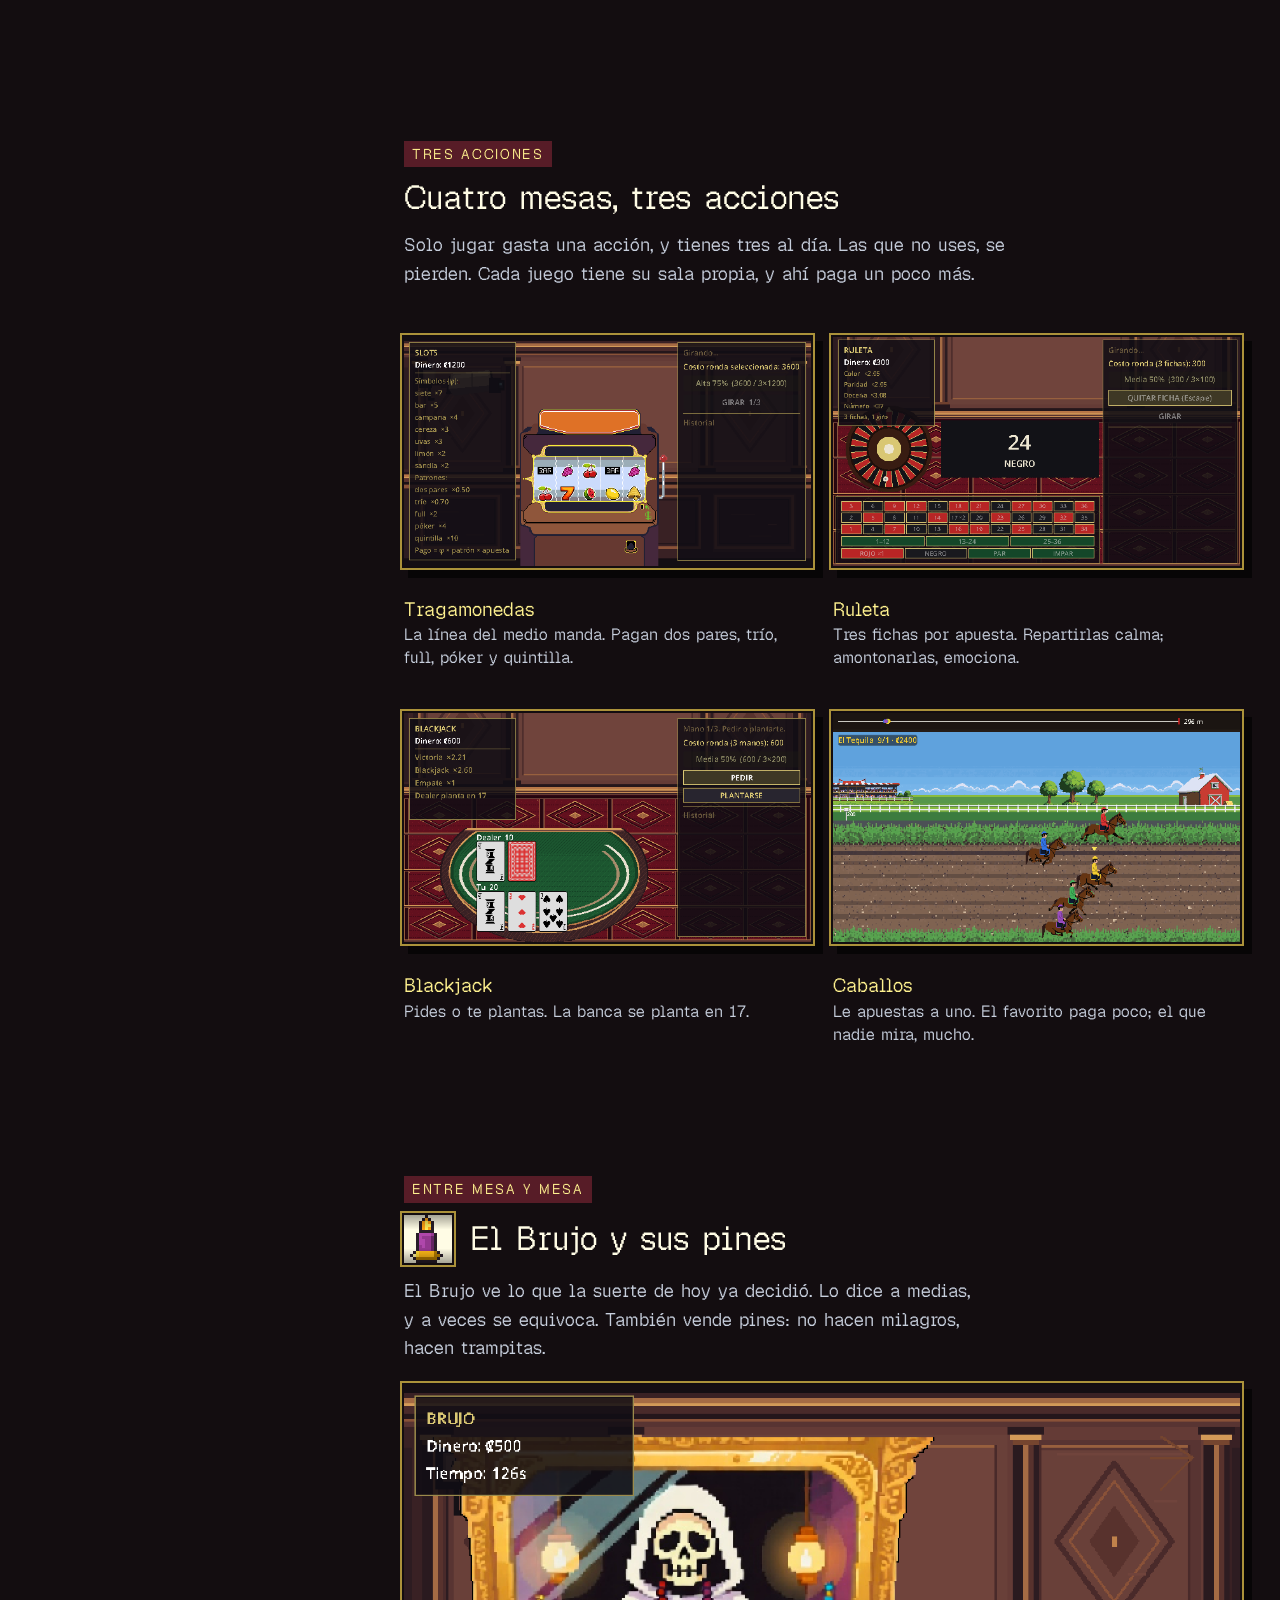
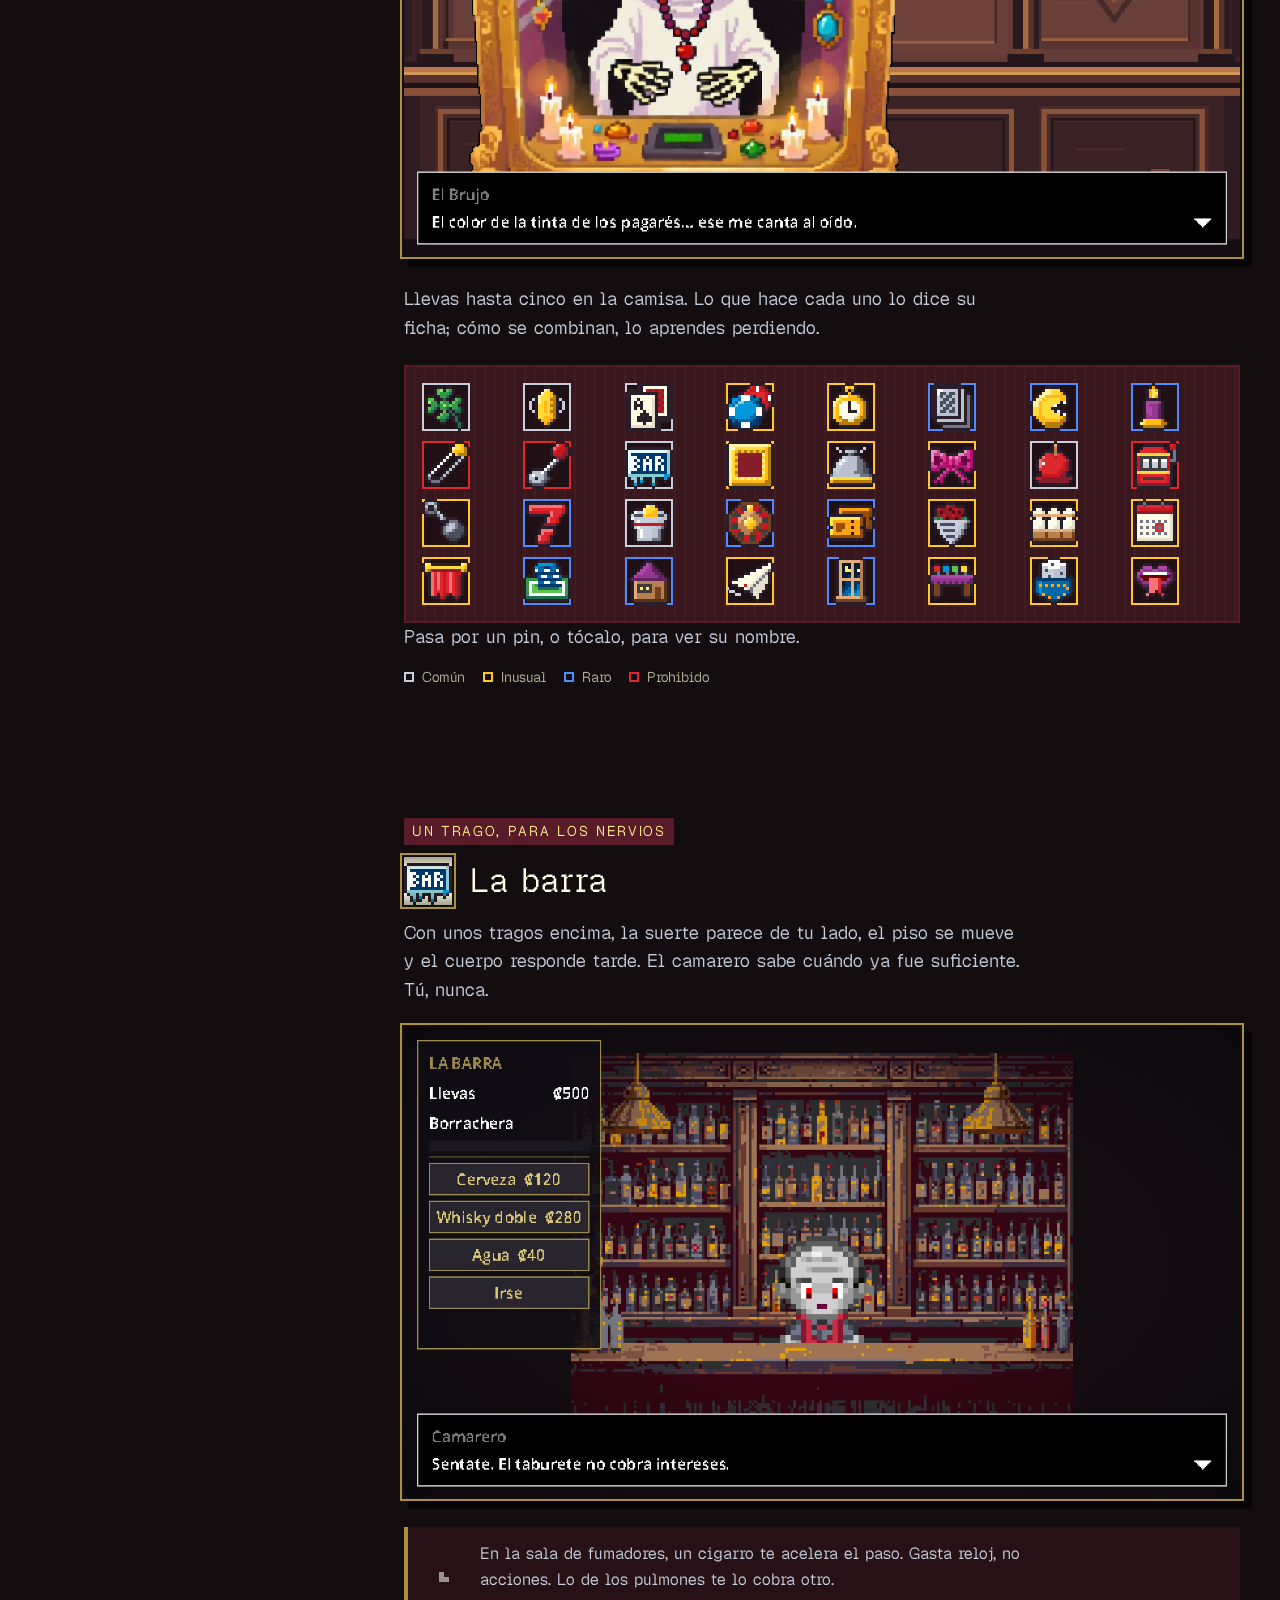
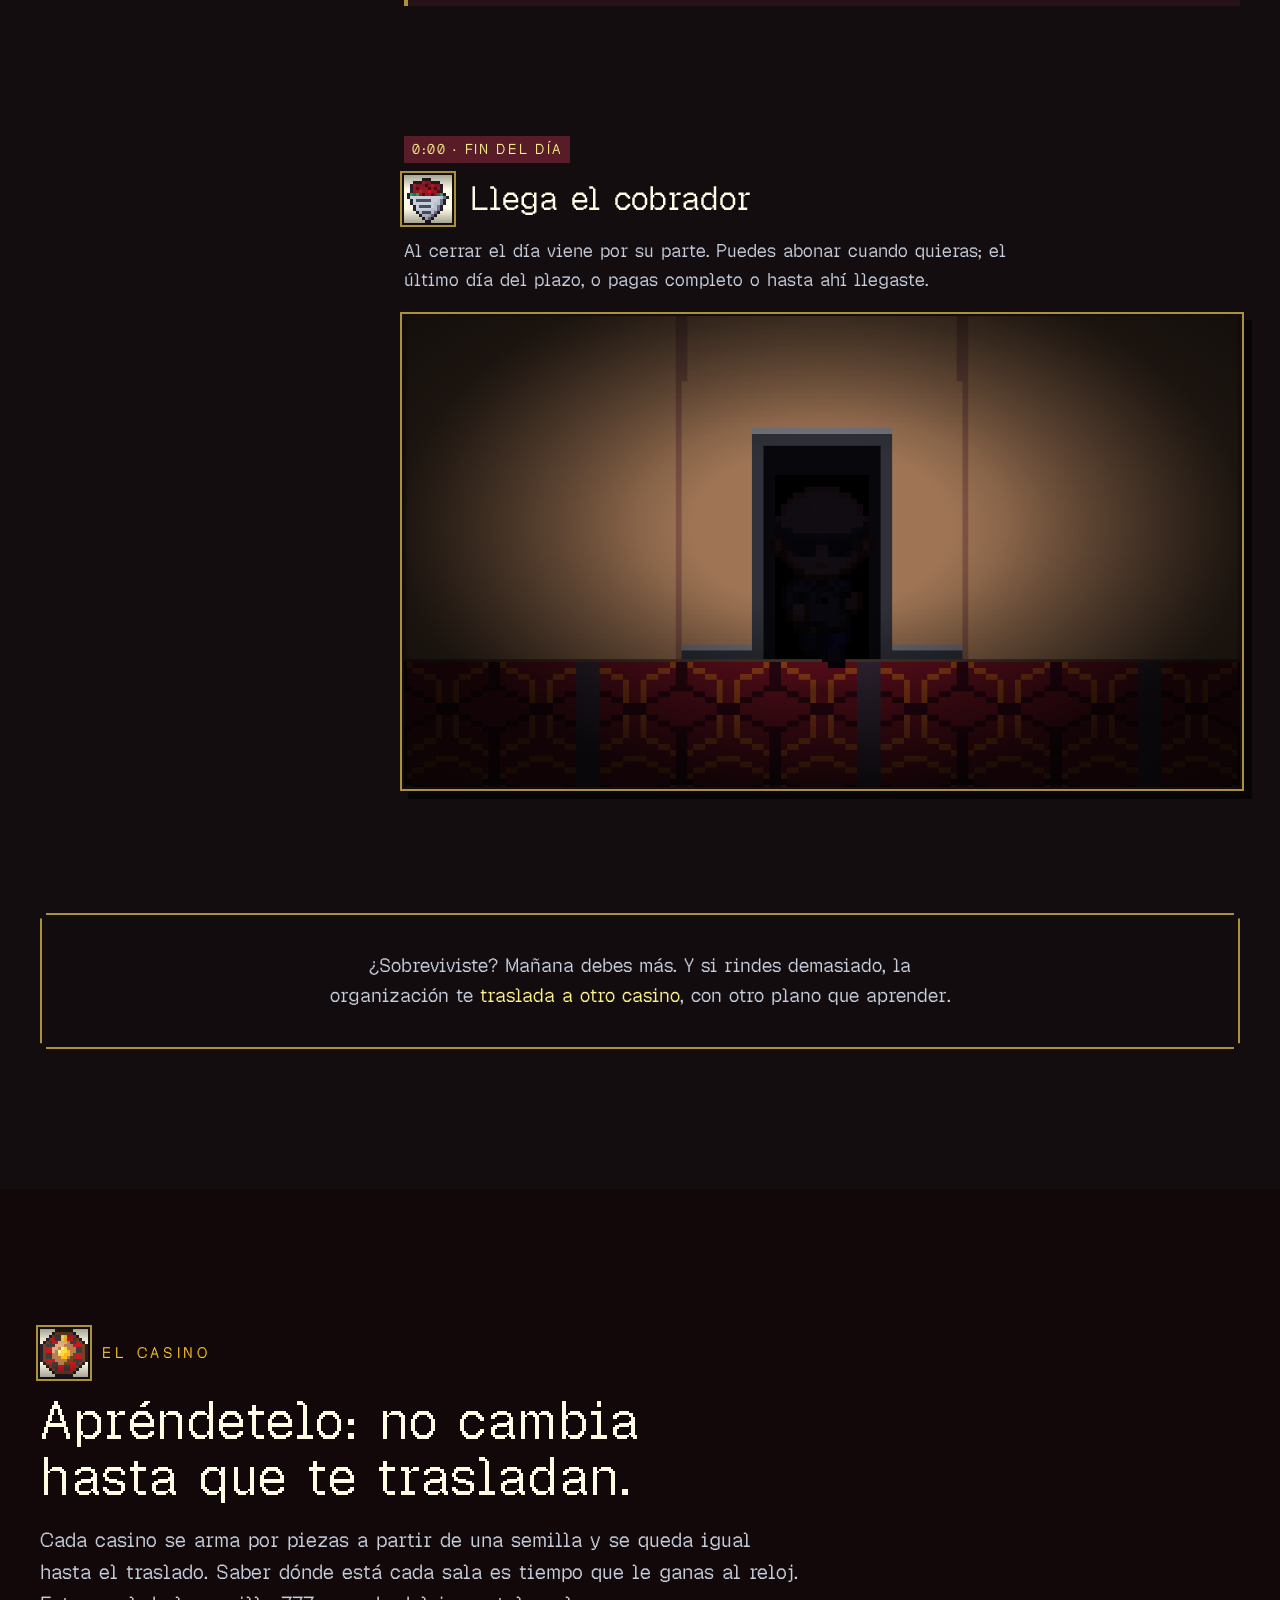
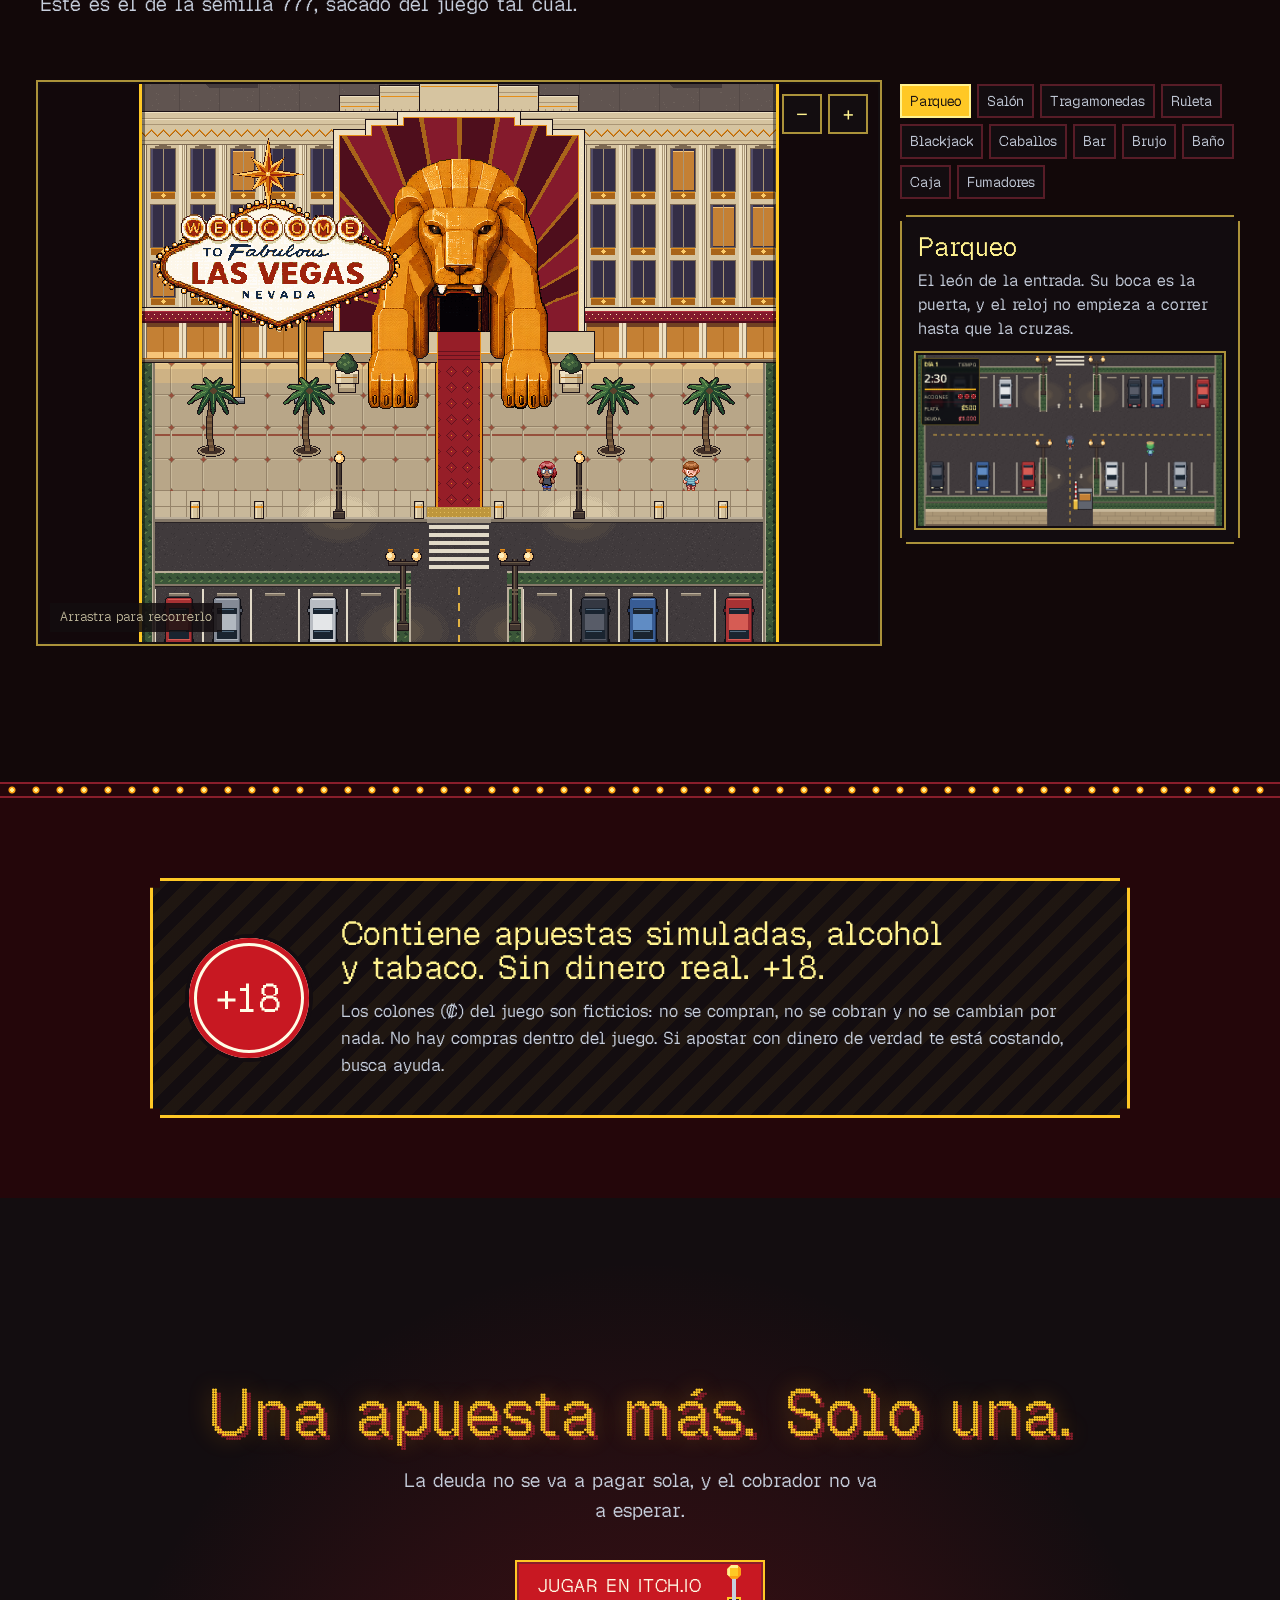
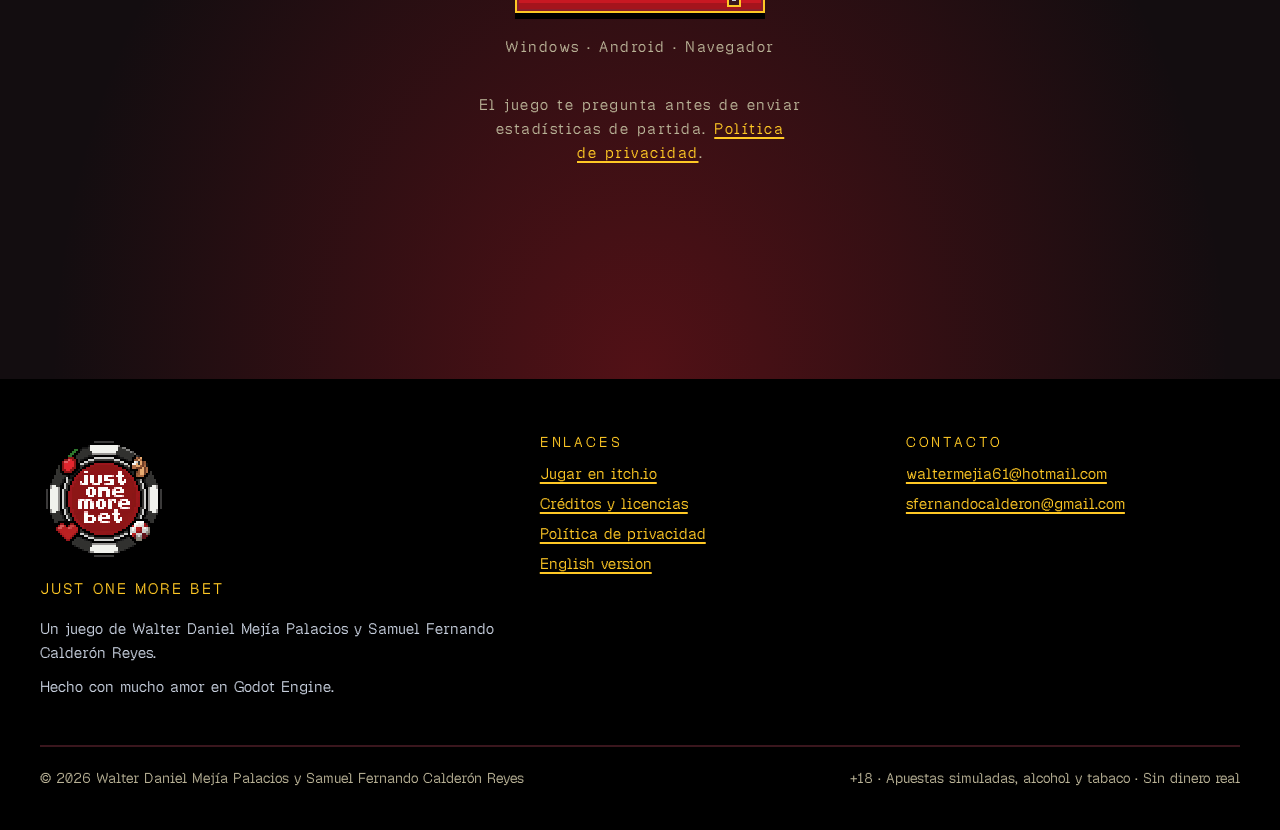
==== commit a832c685: "feat: los botones Jugar llevan a la pagina de itch.io Sustituye el marcador pendiente en todas las p" ====
--- a/index.html
+++ b/index.html
@@ -81,7 +81,7 @@
 				<span aria-current="true" lang="es">ES</span>
 				<a href="/en" hreflang="en" lang="en">EN</a>
 			</div>
-			<a class="btn btn--small topbar__play" href="#ITCH_URL">Jugar</a>
+			<a class="btn btn--small topbar__play" href="https://mohhamedsamu.itch.io/just-one-more-bet">Jugar</a>
 			<button class="menu-toggle" type="button" popovertarget="menu" aria-label="Menú"><span aria-hidden="true"></span></button>
 		</div>
 	</header>
@@ -107,7 +107,7 @@
 					</h1>
 					<p class="hero__tagline">Solo una más.</p>
 					<div class="hero__ctas">
-						<a class="btn btn--play" href="#ITCH_URL">
+						<a class="btn btn--play" href="https://mohhamedsamu.itch.io/just-one-more-bet">
 							Jugar en itch.io
 							<span class="lever" aria-hidden="true"><span class="lever__base"></span><span class="lever__arm"></span></span>
 						</a>
@@ -208,15 +208,15 @@
 					<h2 id="trailer-titulo" class="reveal">Cada noche viene por su parte.</h2>
 				</header>
 
-				<!-- TRAILER: /media/trailer_es.mp4 (35 MB, H.264 1080p60). El poster es su fotograma del
+				<!-- TRAILER: /media/trailer_es.mp4 (32 MB, H.264 1080p60). El poster es su fotograma del
 				     segundo 16 (tools/build_poster.py). preload="none": no se descarga nada hasta que
 				     alguien pulsa reproducir; sin autoplay. -->
 				<div class="screen" data-soon="Tráiler no disponible">
 					<div class="screen__inner">
-						<video controls preload="none" playsinline poster="/assets/img/shots/poster-trailer.webp" aria-label="Tráiler de Just One More Bet">
-							<source src="/media/trailer_es.mp4" type="video/mp4">
+						<video controls preload="none" playsinline poster="/assets/img/shots/poster-trailer.webp?v=2" aria-label="Tráiler de Just One More Bet">
+							<source src="/media/trailer_es.mp4?v=2" type="video/mp4">
 						</video>
-						<img class="screen__poster" src="/assets/img/shots/poster-trailer.webp" srcset="/assets/img/shots/poster-trailer-1x.webp 640w, /assets/img/shots/poster-trailer.webp 1280w" sizes="(max-width: 1080px) 100vw, 1000px" width="1280" height="720" loading="lazy" decoding="async" alt="">
+						<img class="screen__poster" src="/assets/img/shots/poster-trailer.webp?v=2" srcset="/assets/img/shots/poster-trailer-1x.webp?v=2 640w, /assets/img/shots/poster-trailer.webp?v=2 1280w" sizes="(max-width: 1080px) 100vw, 1000px" width="1280" height="720" loading="lazy" decoding="async" alt="">
 						<button class="screen__play" type="button">
 							<span class="chip-play" aria-hidden="true"><svg viewBox="0 0 8 10" shape-rendering="crispEdges"><path fill="#fffce5" d="M0 0h2v1h2v1h2v1h2v4H6v1H4v1H2v1H0z"/></svg></span>
 							<span class="screen__label">Reproducir tráiler</span>
@@ -461,7 +461,7 @@
 			<div class="wrap">
 				<h2 id="final-titulo" class="reveal">Una apuesta más. Solo una.</h2>
 				<p class="reveal" style="--d:1">La deuda no se va a pagar sola, y el cobrador no va a esperar.</p>
-				<a class="btn btn--play reveal" style="--d:2" href="#ITCH_URL">
+				<a class="btn btn--play reveal" style="--d:2" href="https://mohhamedsamu.itch.io/just-one-more-bet">
 					Jugar en itch.io
 					<span class="lever" aria-hidden="true"><span class="lever__base"></span><span class="lever__arm"></span></span>
 				</a>
@@ -482,7 +482,7 @@
 				<div>
 					<h2>Enlaces</h2>
 					<ul>
-						<li><a href="#ITCH_URL">Jugar en itch.io</a></li>
+						<li><a href="https://mohhamedsamu.itch.io/just-one-more-bet">Jugar en itch.io</a></li>
 						<li><a href="/creditos">Créditos y licencias</a></li>
 						<li><a href="/privacidad">Política de privacidad</a></li>
 						<li><a href="/en" hreflang="en" lang="en">English version</a></li>
